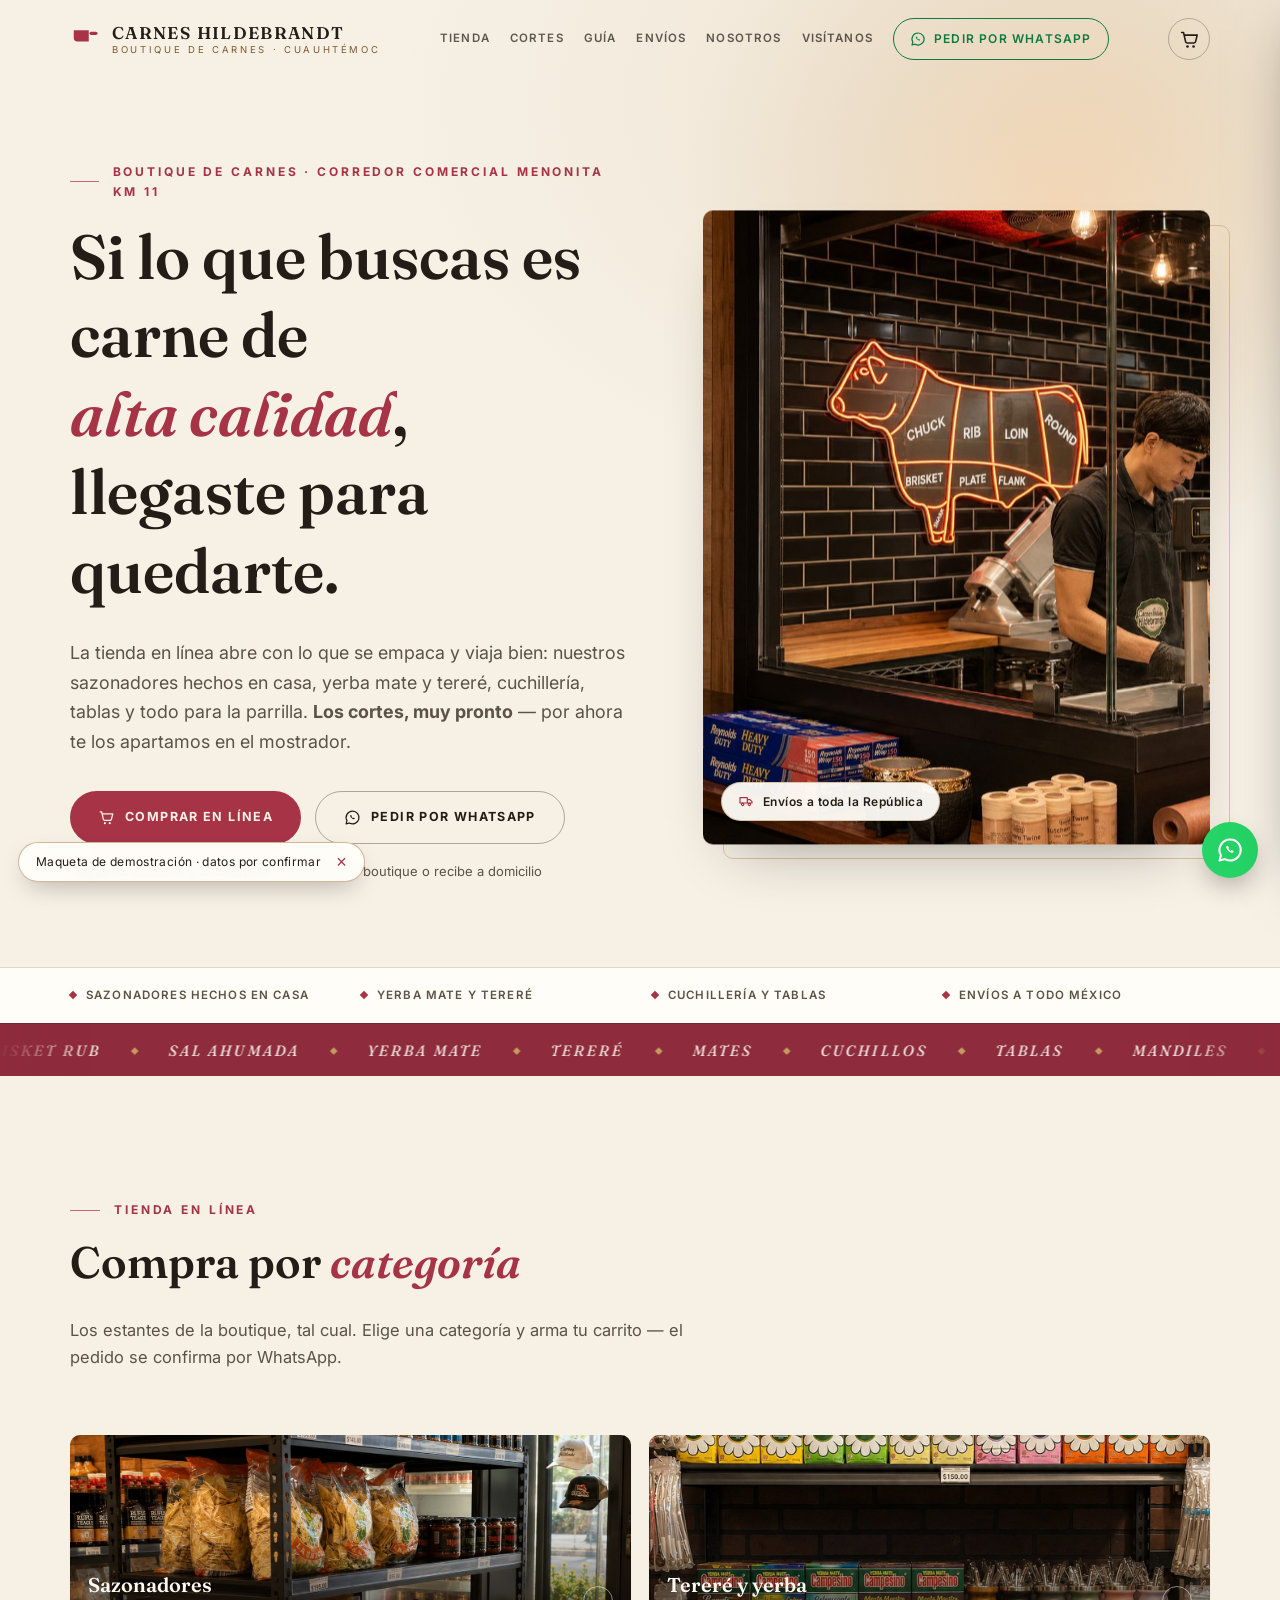
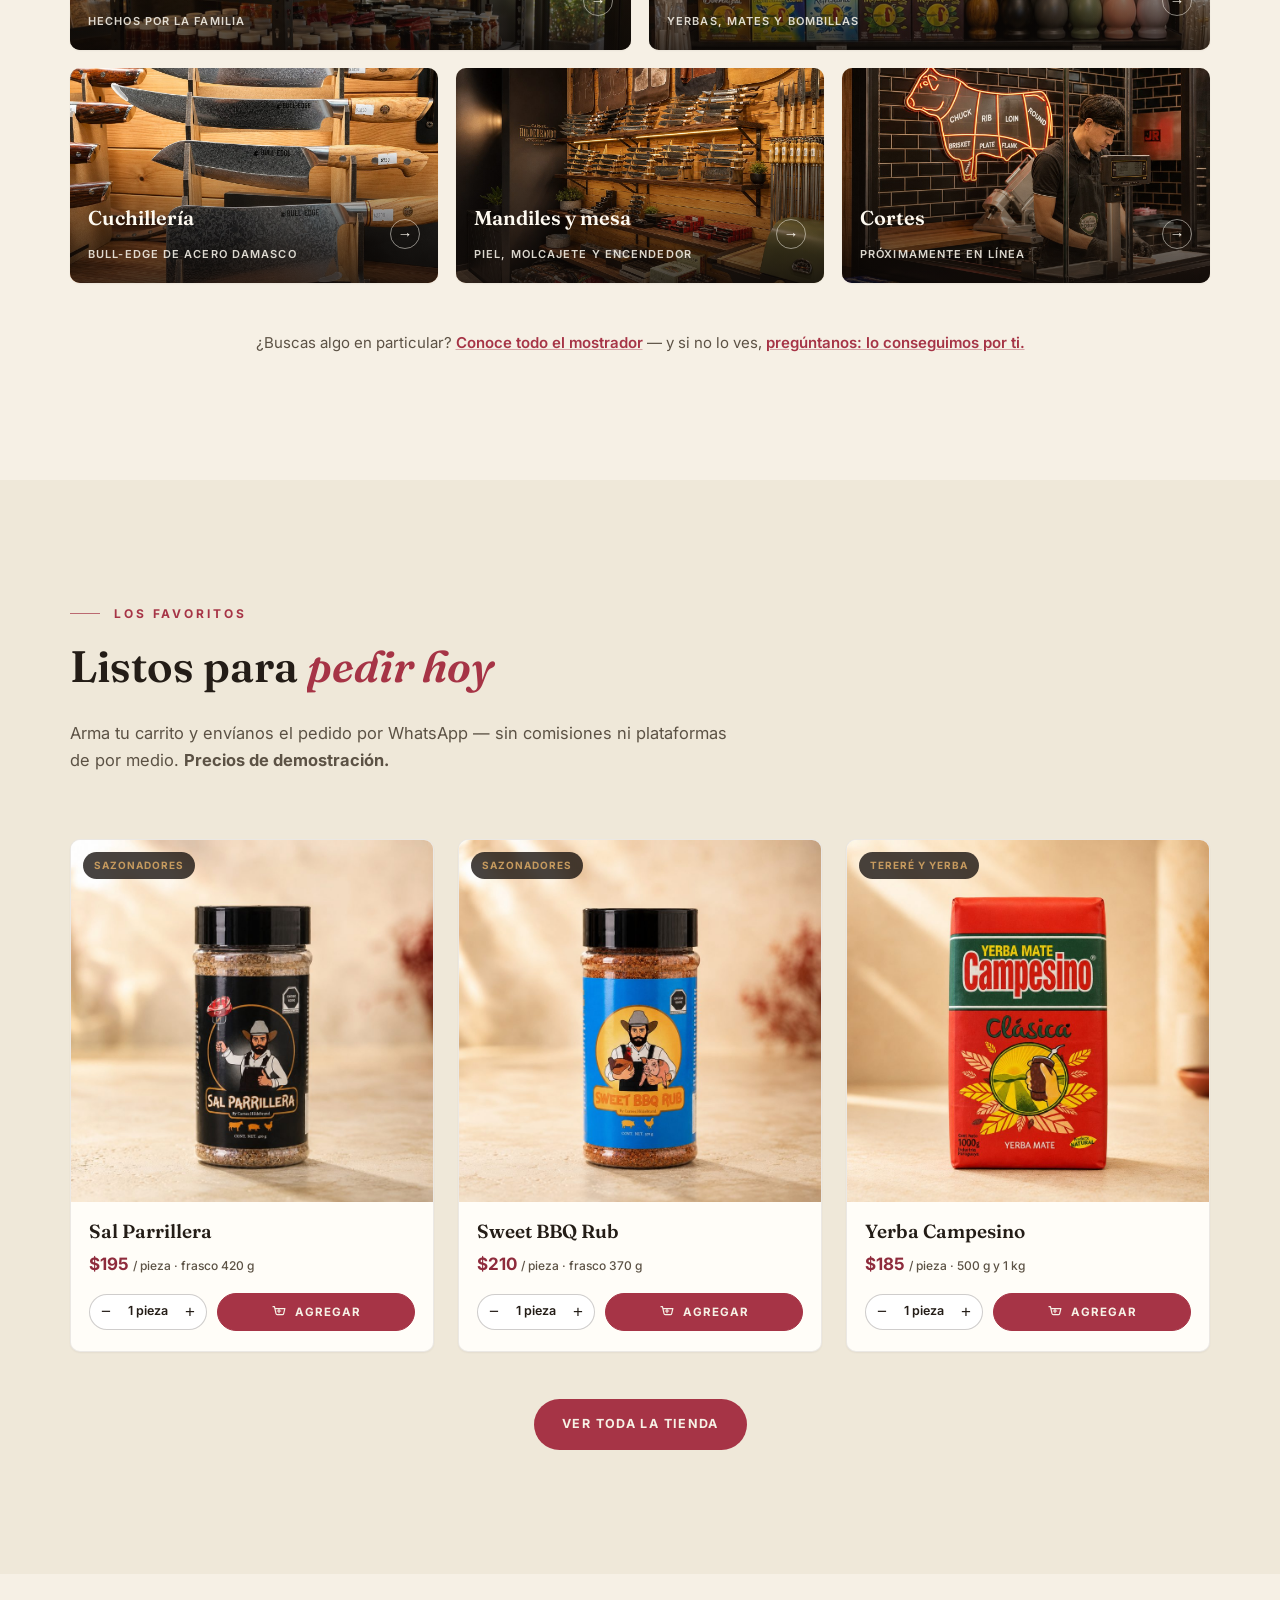
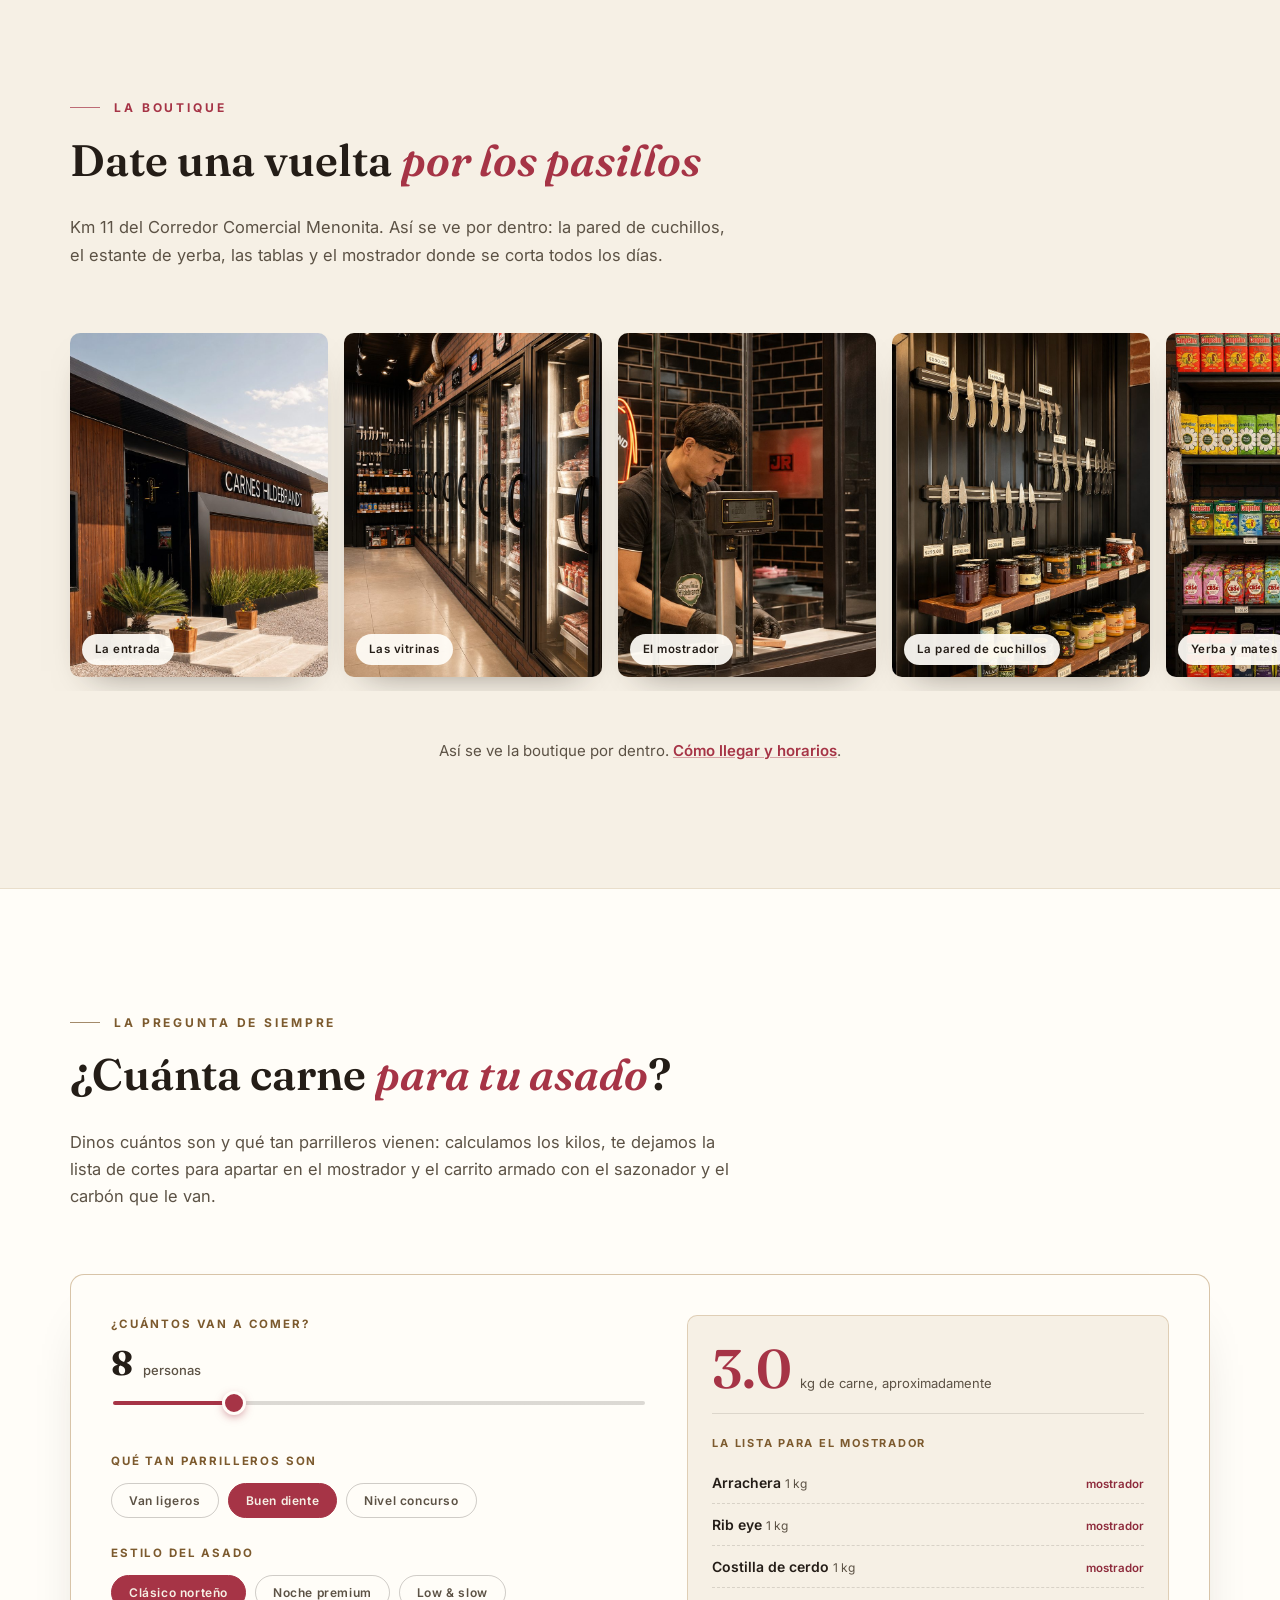
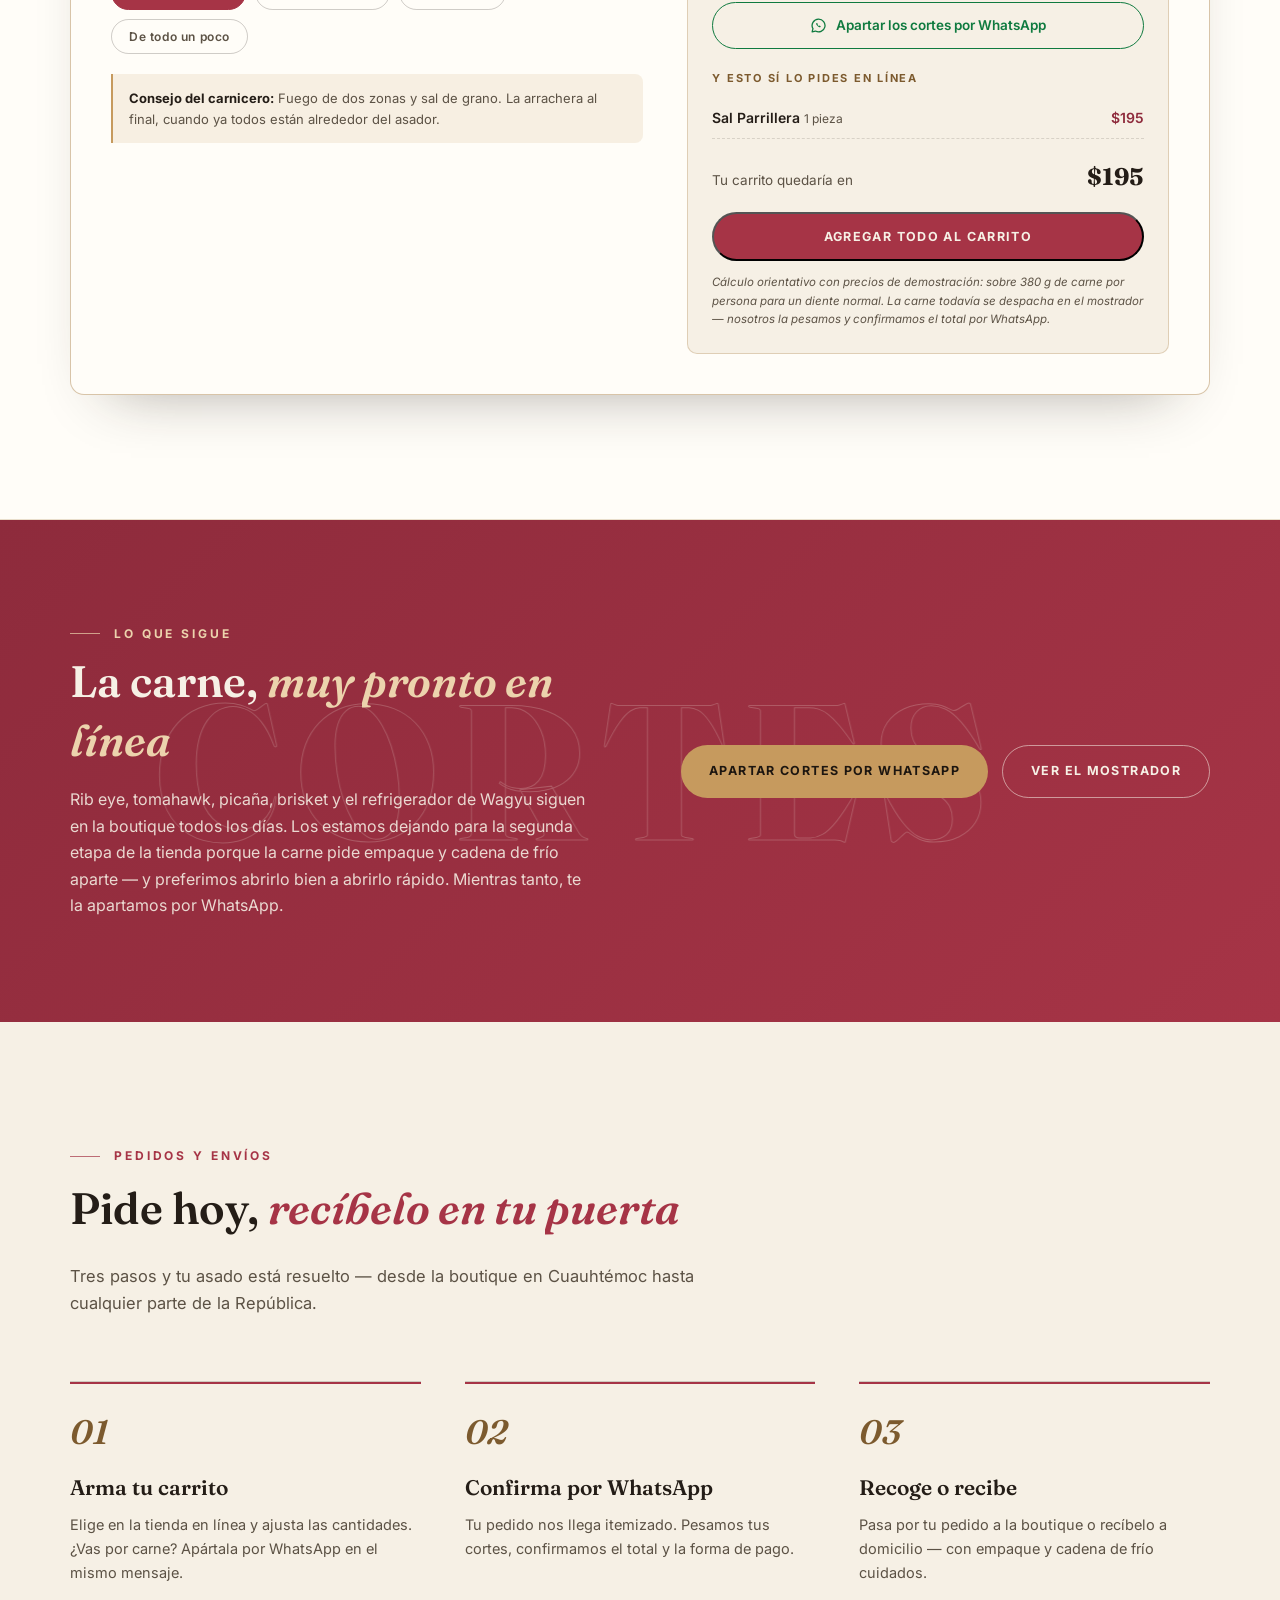
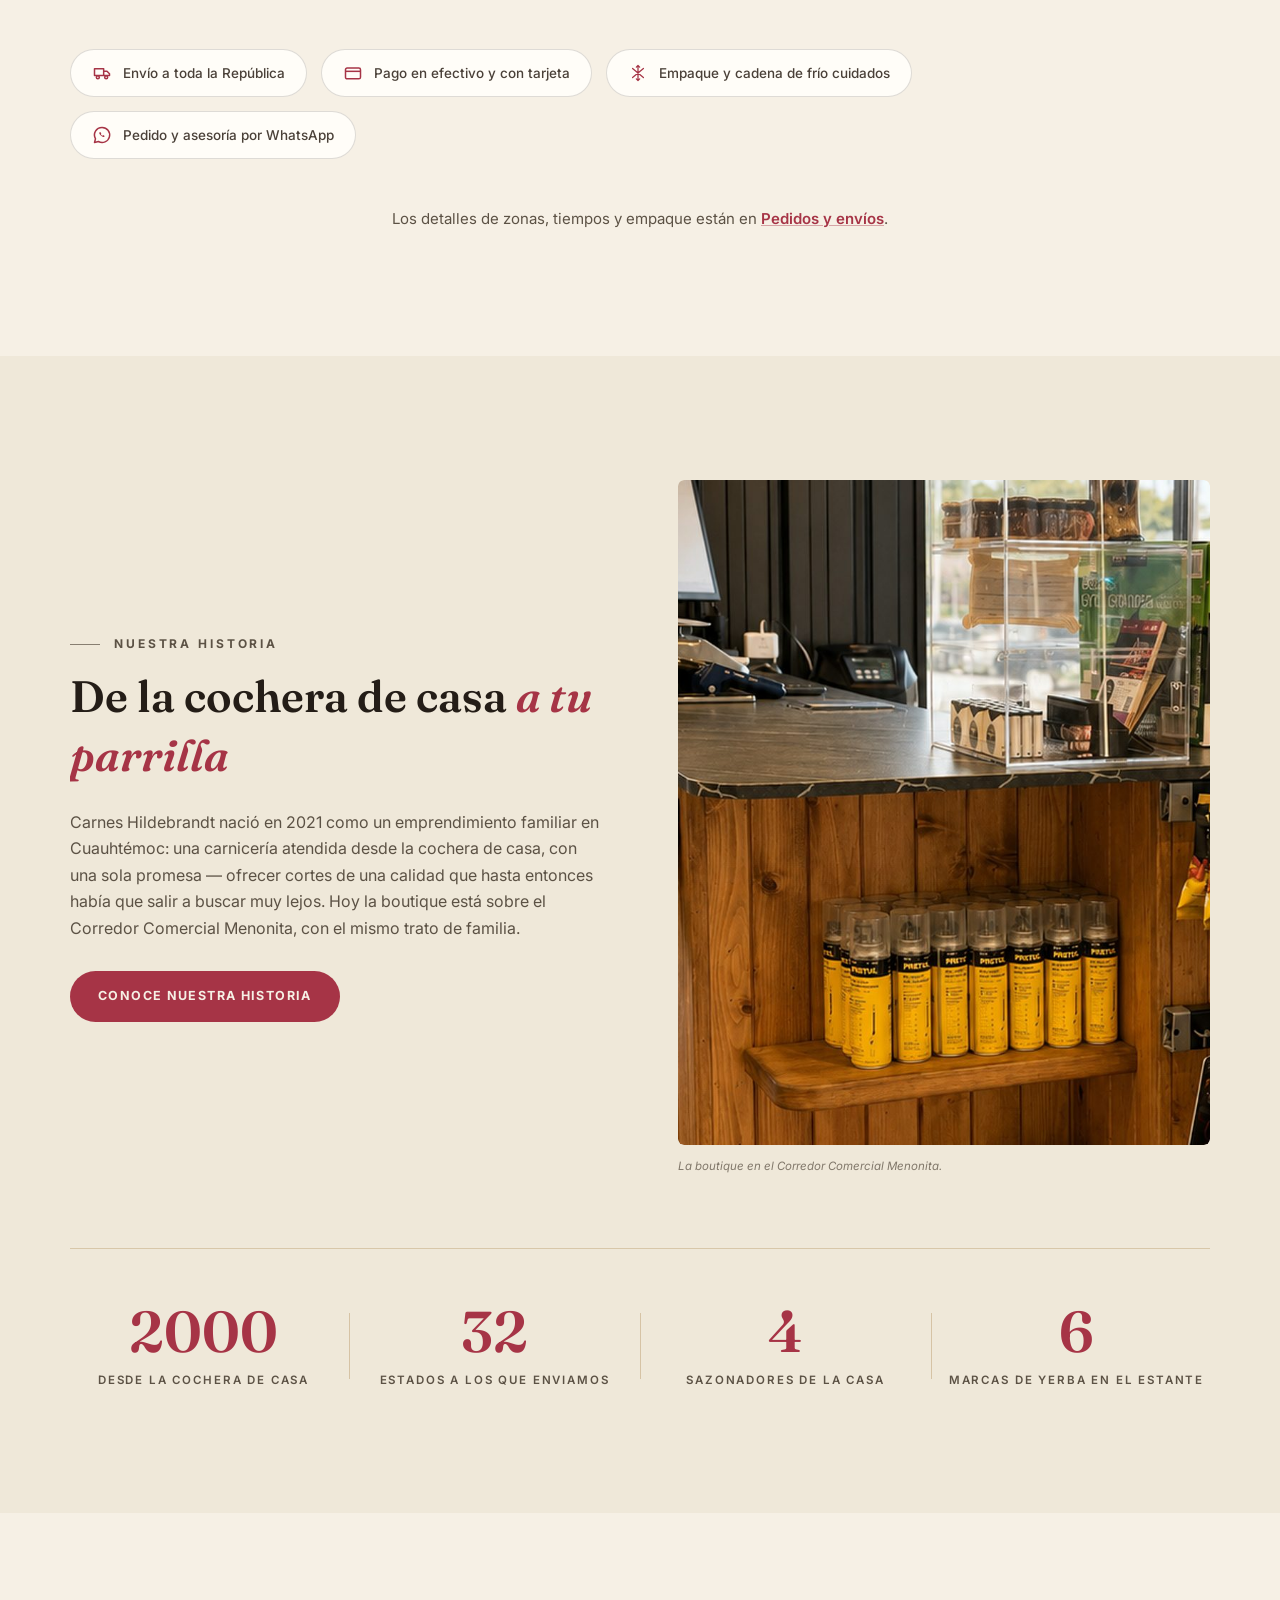
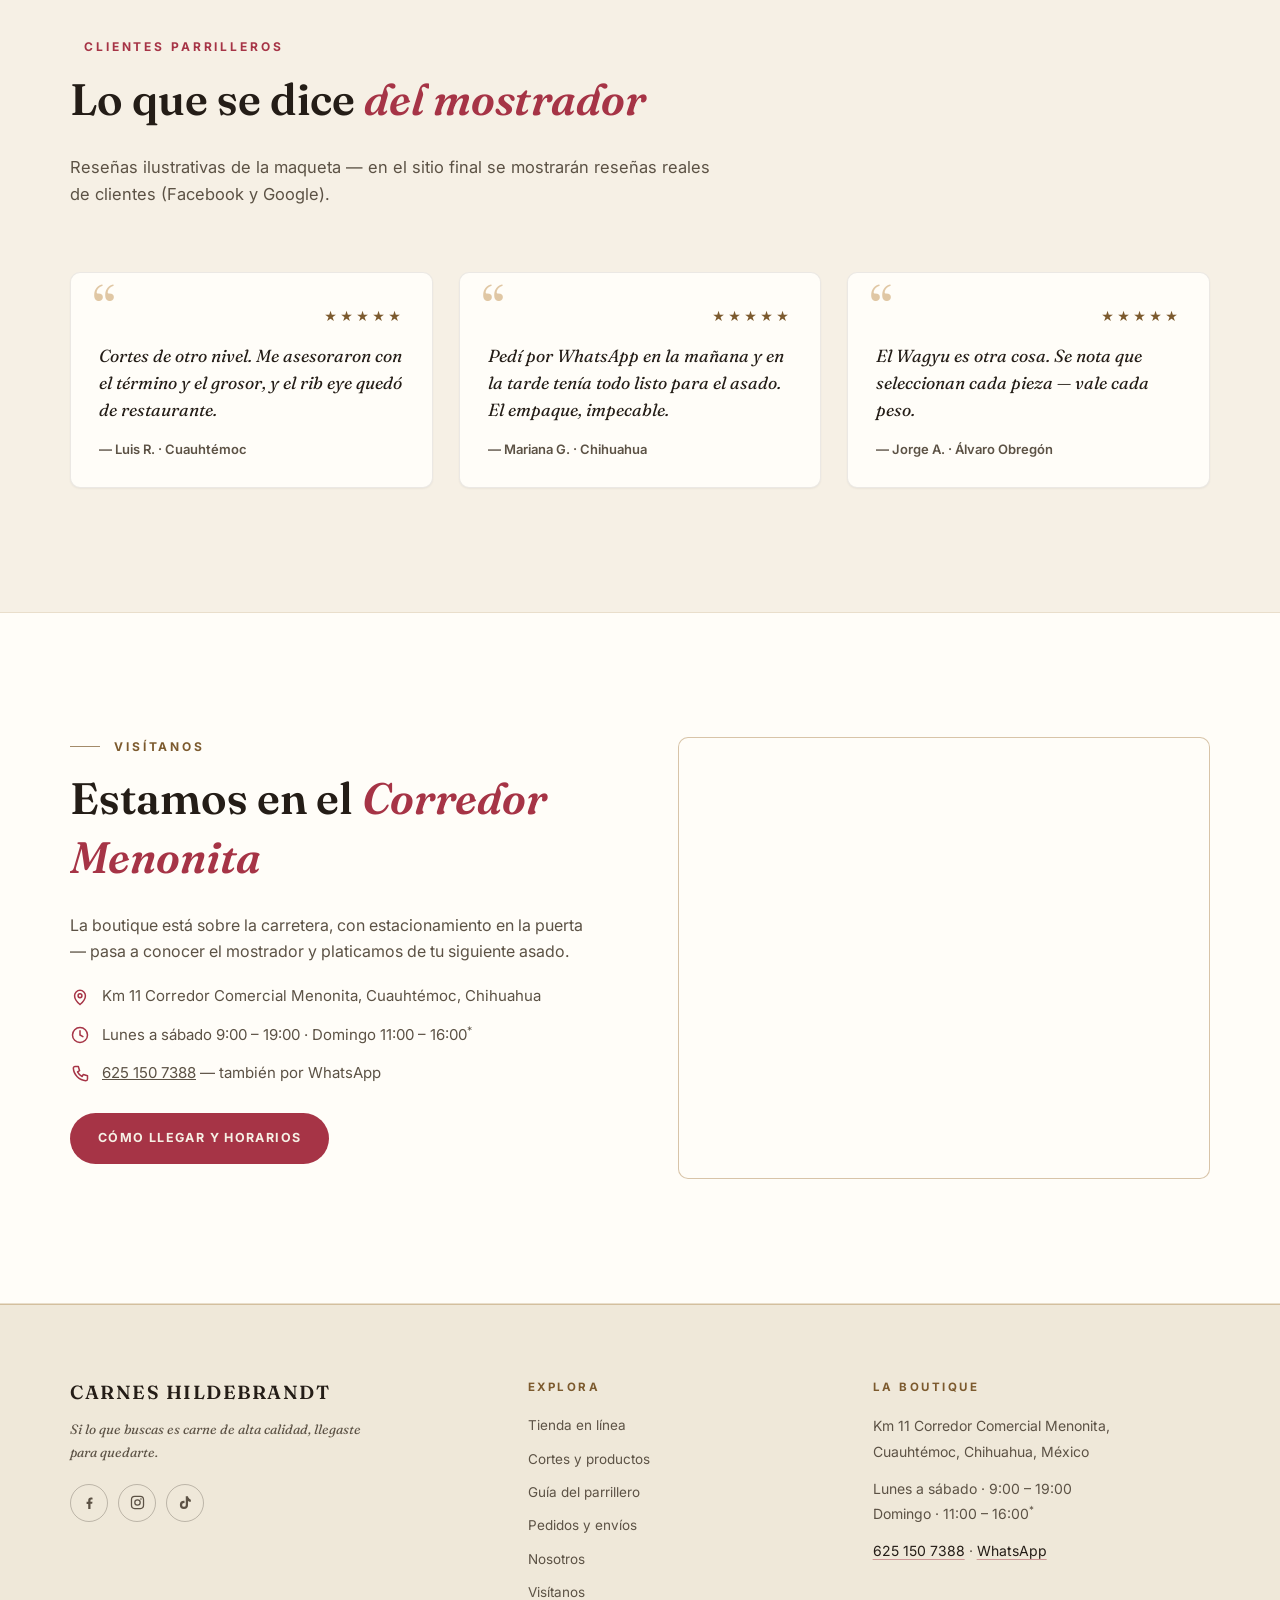
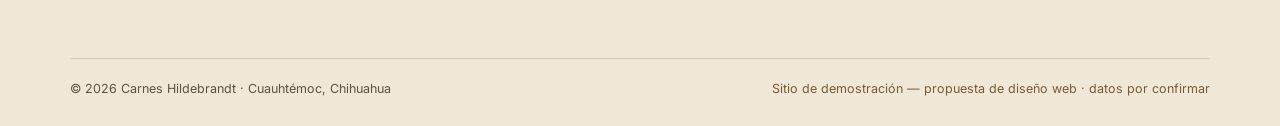
==== index.html @ 1112195b "Rebuild the site's photos from the edited set The retouched shoot landed in Photos/Edited — fewer ph" ====
<!DOCTYPE html>
<html lang="es-MX">
<head>
  <meta charset="UTF-8">
  <meta name="viewport" content="width=device-width, initial-scale=1.0">
  <title>Carnes Hildebrandt — Boutique de Carnes · Cuauhtémoc, Chihuahua</title>
  <meta name="description" content="Boutique de carnes en Cuauhtémoc, Chihuahua. Tienda en línea con nuestros sazonadores hechos en casa, yerba mate y tereré, cuchillería, tablas y todo para la parrilla. Los cortes, muy pronto en línea.">
  <meta property="og:title" content="Carnes Hildebrandt — Boutique de Carnes">
  <meta property="og:description" content="Si lo que buscas es carne de alta calidad, llegaste para quedarte. Sazonadores de la casa, yerba y tereré, cuchillería y parrilla — ahora en línea.">
  <meta property="og:type" content="website">
  <meta property="og:image" content="fotos/local-fachada.jpg">
  <link rel="icon" href="data:image/svg+xml,%3Csvg xmlns='http://www.w3.org/2000/svg' viewBox='0 0 64 64'%3E%3Crect width='64' height='64' rx='14' fill='%23f6f0e5'/%3E%3Crect x='2' y='2' width='60' height='60' rx='12' fill='none' stroke='%23c69a5e' stroke-width='3'/%3E%3Ctext x='32' y='45' font-family='Georgia,serif' font-size='38' font-weight='bold' fill='%23a63446' text-anchor='middle'%3EH%3C/text%3E%3C/svg%3E">
  <link rel="preconnect" href="https://fonts.googleapis.com">
  <link rel="preconnect" href="https://fonts.gstatic.com" crossorigin>
  <link href="https://fonts.googleapis.com/css2?family=Fraunces:ital,opsz,wght@0,9..144,400;0,9..144,600;0,9..144,700;1,9..144,400;1,9..144,600&family=Inter:wght@400;500;600;700&display=swap" rel="stylesheet">
  <link rel="stylesheet" href="styles.css?v=8">
  <link rel="stylesheet" href="store.css?v=8">
  <link rel="stylesheet" href="fx.css?v=8">
</head>
<body data-page="inicio">

  <!-- ======= HEADER ======= -->
  <header class="site-header" id="inicio">
    <div class="container header-inner">
      <a class="brand" href="index.html" aria-label="Carnes Hildebrandt — inicio">
        <svg class="brand-mark" viewBox="0 0 24 24" aria-hidden="true">
          <path d="M3 5h12v9H6a3 3 0 0 1-3-3V5z"/>
          <circle cx="6.3" cy="7.3" r="1.05"/>
          <rect x="15.6" y="6.1" width="6.4" height="2.7" rx="1.35"/>
        </svg>
        <span class="brand-text">
          <span class="brand-name">Carnes Hildebrandt</span>
          <span class="brand-sub">Boutique de carnes · Cuauhtémoc</span>
        </span>
      </a>

      <nav class="site-nav" id="site-nav" aria-label="Navegación principal">
        <a href="tienda.html">Tienda</a>
        <a href="cortes.html">Cortes</a>
        <a href="guia.html">Guía</a>
        <a href="envios.html">Envíos</a>
        <a href="nosotros.html">Nosotros</a>
        <a href="contacto.html">Visítanos</a>
        <a class="nav-cta" href="https://wa.me/526251507388?text=Hola%20Carnes%20Hildebrandt%2C%20quiero%20hacer%20un%20pedido" target="_blank" rel="noopener">
          <svg viewBox="0 0 24 24" aria-hidden="true" class="icon"><path d="M12 3a9 9 0 0 0-7.8 13.5L3 21l4.7-1.2A9 9 0 1 0 12 3z" fill="none" stroke="currentColor" stroke-width="1.8" stroke-linejoin="round"/><path d="M8.8 8.4c-.3.9-.1 2.1.9 3.4 1 1.3 2.2 2.2 3.6 2.6.6.2 1.3-.1 1.6-.7l.3-.6-1.9-1-.7.7c-.8-.4-1.5-1-2-1.8l.6-.8-1.2-1.8-.6.2c-.3.1-.5.4-.6.8z" fill="currentColor" stroke="none"/></svg>
          Pedir por WhatsApp
        </a>
      </nav>

      <div class="header-tools">
        <button class="cart-btn" id="cart-btn" aria-label="Abrir carrito de compras">
          <svg viewBox="0 0 24 24" aria-hidden="true"><path d="M3 4h2.2l2.3 10.3A2 2 0 0 0 9.45 16H17a2 2 0 0 0 1.95-1.55L20.8 7H6" fill="none" stroke="currentColor" stroke-width="1.8" stroke-linecap="round" stroke-linejoin="round"/><circle cx="9.7" cy="20" r="1.5" fill="currentColor"/><circle cx="16.6" cy="20" r="1.5" fill="currentColor"/></svg>
          <span class="cart-count" id="cart-count" hidden>0</span>
        </button>
        <button class="nav-toggle" id="nav-toggle" aria-expanded="false" aria-controls="site-nav" aria-label="Abrir menú">
          <span></span><span></span><span></span>
        </button>
      </div>
    </div>
  </header>

  <main>
    <!-- ======= HERO (claro, enfocado en la tienda) ======= -->
    <section class="hero">
      <div class="container hero-grid">
        <div class="hero-content">
          <p class="eyebrow reveal">Boutique de carnes · Corredor Comercial Menonita km 11</p>
          <h1 class="reveal delay-1">Si lo que buscas es carne de <em>alta&nbsp;calidad</em>, llegaste para quedarte.</h1>
          <p class="hero-sub reveal delay-2">
            La tienda en línea abre con lo que se empaca y viaja bien: nuestros sazonadores
            hechos en casa, yerba mate y tereré, cuchillería, tablas y todo para la parrilla.
            <strong>Los cortes, muy pronto</strong> — por ahora te los apartamos en el mostrador.
          </p>
          <div class="hero-actions reveal delay-3">
            <a class="btn btn-solid" href="tienda.html">
              <svg viewBox="0 0 24 24" aria-hidden="true" class="icon"><path d="M3 4h2.2l2.3 10.3A2 2 0 0 0 9.45 16H17a2 2 0 0 0 1.95-1.55L20.8 7H6" fill="none" stroke="currentColor" stroke-width="1.8" stroke-linecap="round" stroke-linejoin="round"/><circle cx="9.7" cy="20" r="1.5" fill="currentColor"/><circle cx="16.6" cy="20" r="1.5" fill="currentColor"/></svg>
              Comprar en línea
            </a>
            <a class="btn btn-ghost" href="https://wa.me/526251507388?text=Hola%20Carnes%20Hildebrandt%2C%20quiero%20hacer%20un%20pedido" target="_blank" rel="noopener">
              <svg viewBox="0 0 24 24" aria-hidden="true" class="icon"><path d="M12 3a9 9 0 0 0-7.8 13.5L3 21l4.7-1.2A9 9 0 1 0 12 3z" fill="none" stroke="currentColor" stroke-width="1.8" stroke-linejoin="round"/><path d="M8.8 8.4c-.3.9-.1 2.1.9 3.4 1 1.3 2.2 2.2 3.6 2.6.6.2 1.3-.1 1.6-.7l.3-.6-1.9-1-.7.7c-.8-.4-1.5-1-2-1.8l.6-.8-1.2-1.8-.6.2c-.3.1-.5.4-.6.8z" fill="currentColor" stroke="none"/></svg>
              Pedir por WhatsApp
            </a>
          </div>
          <p class="hero-note reveal delay-3"><strong>Pagos en efectivo y con tarjeta</strong> · recoge en la boutique o recibe a domicilio</p>
        </div>
        <figure class="hero-media reveal delay-2">
          <!-- Las tres fotos se turnan solas (fx.js). Sin JavaScript
               se ve la primera, que es la que carga con prioridad. -->
          <div class="hero-stack" id="hero-stack">
            <img class="is-on" src="fotos/local-mostrador.jpg" alt="Mostrador de Carnes Hildebrandt con el letrero de neón de los cortes de res" fetchpriority="high">
            <img src="fotos/local-yerba.jpg" alt="Estante de yerba mate y mates en la boutique" loading="lazy">
            <img src="fotos/local-cuchillos.jpg" alt="Pared de cuchillos y accesorios de parrilla" loading="lazy">
          </div>
          <span class="hero-chip">
            <svg class="icon" viewBox="0 0 24 24" aria-hidden="true"><path d="M3 7h11v8H3zM14 10h4l3 3v2h-7z" fill="none" stroke="currentColor" stroke-width="1.8" stroke-linejoin="round"/><circle cx="7" cy="17" r="1.8" fill="none" stroke="currentColor" stroke-width="1.8"/><circle cx="17" cy="17" r="1.8" fill="none" stroke="currentColor" stroke-width="1.8"/></svg>
            Envíos a toda la República
          </span>
        </figure>
      </div>
      <div class="hero-badges">
        <div class="container badges-grid">
          <div class="badge-item"><span class="badge-dot"></span>Sazonadores hechos en casa</div>
          <div class="badge-item"><span class="badge-dot"></span>Yerba mate y tereré</div>
          <div class="badge-item"><span class="badge-dot"></span>Cuchillería y tablas</div>
          <div class="badge-item"><span class="badge-dot"></span>Envíos a todo México</div>
        </div>
      </div>
    </section>

    <!-- ======= MARQUEE ======= -->
    <div class="marquee" aria-hidden="true">
      <div class="marquee-track">
        <span>Sal Parrillera</span><i>◆</i><span>Sweet BBQ Rub</span><i>◆</i><span>Brisket Rub</span><i>◆</i><span>Sal ahumada</span><i>◆</i><span>Yerba mate</span><i>◆</i><span>Tereré</span><i>◆</i><span>Mates</span><i>◆</i><span>Cuchillos</span><i>◆</i><span>Tablas</span><i>◆</i><span>Mandiles</span><i>◆</i><span>Carbón</span><i>◆</i><span>Molcajetes</span><i>◆</i>
        <span>Sal Parrillera</span><i>◆</i><span>Sweet BBQ Rub</span><i>◆</i><span>Brisket Rub</span><i>◆</i><span>Sal ahumada</span><i>◆</i><span>Yerba mate</span><i>◆</i><span>Tereré</span><i>◆</i><span>Mates</span><i>◆</i><span>Cuchillos</span><i>◆</i><span>Tablas</span><i>◆</i><span>Mandiles</span><i>◆</i><span>Carbón</span><i>◆</i><span>Molcajetes</span><i>◆</i>
      </div>
    </div>

    <!-- ======= COMPRA POR CATEGORÍA ======= -->
    <section class="section section-cream">
      <div class="container">
        <div class="section-head reveal">
          <p class="eyebrow">Tienda en línea</p>
          <h2>Compra por <em>categoría</em></h2>
          <p class="section-lead">Los estantes de la boutique, tal cual. Elige una categoría y arma tu carrito — el pedido se confirma por WhatsApp.</p>
        </div>
        <div class="cat-tiles reveal">
          <a class="cat-tile cat-tile-wide" href="tienda.html?cat=sazon">
            <img src="fotos/local-sazon-w.jpg" alt="Estante con sazonadores, salsas y leña de la boutique" loading="lazy">
            <span class="cat-tile-label"><span>Sazonadores<br><small>Hechos por la familia</small></span><span class="arrow" aria-hidden="true">→</span></span>
          </a>
          <a class="cat-tile cat-tile-wide" href="tienda.html?cat=terere">
            <img src="fotos/local-yerba-w.jpg" alt="Estante de yerba mate, mates y bombillas" loading="lazy">
            <span class="cat-tile-label"><span>Tereré y yerba<br><small>Yerbas, mates y bombillas</small></span><span class="arrow" aria-hidden="true">→</span></span>
          </a>
          <a class="cat-tile" href="tienda.html?cat=cuchillos">
            <img src="fotos/local-bulledge-w.jpg" alt="Cuchillos Bull-Edge de acero damasco en su exhibidor de madera" loading="lazy">
            <span class="cat-tile-label"><span>Cuchillería<br><small>Bull-Edge de acero damasco</small></span><span class="arrow" aria-hidden="true">→</span></span>
          </a>
          <a class="cat-tile" href="tienda.html?cat=asado">
            <img src="fotos/local-parrilla-w.jpg" alt="Mandiles de piel y accesorios de parrilla en la boutique" loading="lazy">
            <span class="cat-tile-label"><span>Mandiles y mesa<br><small>Piel, molcajete y encendedor</small></span><span class="arrow" aria-hidden="true">→</span></span>
          </a>
          <a class="cat-tile" href="tienda.html?cat=carnes">
            <img src="fotos/local-mostrador-w.jpg" alt="Mostrador de cortes de Carnes Hildebrandt" loading="lazy">
            <span class="cat-tile-label"><span>Cortes<br><small>Próximamente en línea</small></span><span class="arrow" aria-hidden="true">→</span></span>
          </a>
        </div>
        <p class="section-note reveal">¿Buscas algo en particular? <a href="cortes.html">Conoce todo el mostrador</a> — y si no lo ves, <a href="https://wa.me/526251507388?text=Hola%2C%20busco%20un%20producto%20en%20especial" target="_blank" rel="noopener">pregúntanos: lo conseguimos por ti.</a></p>
      </div>
    </section>

    <!-- ======= TIENDA (destacados) ======= -->
    <section class="section section-bone">
      <div class="container">
        <div class="section-head reveal">
          <p class="eyebrow">Los favoritos</p>
          <h2>Listos para <em>pedir hoy</em></h2>
          <p class="section-lead">
            Arma tu carrito y envíanos el pedido por WhatsApp — sin comisiones ni plataformas
            de por medio. <strong>Precios de demostración.</strong>
          </p>
        </div>
        <div class="store-grid featured reveal" id="store-featured"></div>
        <div class="center-cta reveal"><a class="btn btn-solid" href="tienda.html">Ver toda la tienda</a></div>
      </div>
    </section>

    <!-- ======= ENTRA A LA TIENDA (tira de fotos del local) ======= -->
    <section class="section section-cream" id="local">
      <div class="container">
        <div class="section-head reveal">
          <p class="eyebrow">La boutique</p>
          <h2>Date una vuelta <em>por los pasillos</em></h2>
          <p class="section-lead">
            Km 11 del Corredor Comercial Menonita. Así se ve por dentro: la pared de cuchillos,
            el estante de yerba, las tablas y el mostrador donde se corta todos los días.
          </p>
        </div>
      </div>
      <div class="walk reveal" tabindex="0" role="region" aria-label="Fotos de la boutique — desliza para ver más">
        <div class="walk-track">
          <figure class="walk-shot"><img src="fotos/local-entrada.jpg" alt="Entrada de la boutique con el letrero de abierto" loading="lazy"><figcaption>La entrada</figcaption></figure>
          <figure class="walk-shot"><img src="fotos/local-vitrinas.jpg" alt="Pasillo de vitrinas refrigeradas" loading="lazy"><figcaption>Las vitrinas</figcaption></figure>
          <figure class="walk-shot"><img src="fotos/local-corte.jpg" alt="Preparando un corte detrás del mostrador" loading="lazy"><figcaption>El mostrador</figcaption></figure>
          <figure class="walk-shot"><img src="fotos/local-cuchillos.jpg" alt="Pared de cuchillos y accesorios" loading="lazy"><figcaption>La pared de cuchillos</figcaption></figure>
          <figure class="walk-shot"><img src="fotos/local-yerba.jpg" alt="Estante de yerba mate y mates de colores" loading="lazy"><figcaption>Yerba y mates</figcaption></figure>
          <figure class="walk-shot"><img src="fotos/local-sal.jpg" alt="Estante con sales, sazonadores y salsas" loading="lazy"><figcaption>Sales y sazonadores</figcaption></figure>
          <figure class="walk-shot"><img src="fotos/local-tablas.jpg" alt="Tablas de madera HOLZ en exhibición" loading="lazy"><figcaption>Las tablas</figcaption></figure>
          <figure class="walk-shot"><img src="fotos/local-parrilla.jpg" alt="Asador y utensilios de parrilla" loading="lazy"><figcaption>Todo para el fuego</figcaption></figure>
          <figure class="walk-shot"><img src="fotos/local-caja.jpg" alt="Mostrador de caja de la boutique" loading="lazy"><figcaption>La caja</figcaption></figure>
          <figure class="walk-shot"><img src="fotos/local-poster.jpg" alt="Póster de cortes de res montado en la boutique" loading="lazy"><figcaption>Los cortes, de memoria</figcaption></figure>
        </div>
      </div>
      <div class="container">
        <p class="section-note reveal">
          Así se ve la boutique por dentro. <a href="contacto.html">Cómo llegar y horarios</a>.
        </p>
      </div>
    </section>

    <!-- ======= CALCULADORA DE PARRILLADA ======= -->
    <section class="section section-dark" id="calculadora">
      <div class="container">
        <div class="section-head reveal">
          <p class="eyebrow">La pregunta de siempre</p>
          <h2>¿Cuánta carne <em>para tu asado</em>?</h2>
          <p class="section-lead">
            Dinos cuántos son y qué tan parrilleros vienen: calculamos los kilos, te dejamos
            la lista de cortes para apartar en el mostrador y el carrito armado con el
            sazonador y el carbón que le van.
          </p>
        </div>
        <!-- fx.js arma la calculadora aquí dentro -->
        <div id="grill-calc">
          <p class="note-muted">
            La calculadora necesita JavaScript. Si no te aparece,
            <a href="https://wa.me/526251507388?text=Hola%2C%20%C2%BFcu%C3%A1nta%20carne%20pido%20para%20mi%20asado%3F" target="_blank" rel="noopener">pregúntanos por WhatsApp</a>
            — es de las dudas que más nos llegan.
          </p>
        </div>
      </div>
    </section>

    <!-- ======= BANDA: LA CARNE, PRÓXIMAMENTE ======= -->
    <section class="cta-band">
      <span class="cta-band-word" aria-hidden="true">CORTES</span>
      <div class="container cta-band-inner">
        <div class="reveal">
          <p class="eyebrow">Lo que sigue</p>
          <h2 class="on-dark">La carne, <em>muy pronto en línea</em></h2>
          <p class="on-dark-muted">
            Rib eye, tomahawk, picaña, brisket y el refrigerador de Wagyu siguen en la boutique
            todos los días. Los estamos dejando para la segunda etapa de la tienda porque la carne
            pide empaque y cadena de frío aparte — y preferimos abrirlo bien a abrirlo rápido.
            Mientras tanto, te la apartamos por WhatsApp.
          </p>
        </div>
        <div class="cta-band-actions reveal delay-1">
          <a class="btn btn-gold" href="https://wa.me/526251507388?text=Hola%20Carnes%20Hildebrandt%2C%20quiero%20apartar%20unos%20cortes" target="_blank" rel="noopener">Apartar cortes por WhatsApp</a>
          <a class="btn btn-ghost" href="cortes.html">Ver el mostrador</a>
        </div>
      </div>
    </section>

    <!-- ======= CÓMO FUNCIONA ======= -->
    <section class="section section-cream">
      <div class="container">
        <div class="section-head reveal">
          <p class="eyebrow">Pedidos y envíos</p>
          <h2>Pide hoy, <em>recíbelo en tu puerta</em></h2>
          <p class="section-lead">Tres pasos y tu asado está resuelto — desde la boutique en Cuauhtémoc hasta cualquier parte de la República.</p>
        </div>
        <ol class="steps reveal">
          <li>
            <span class="step-num">01</span>
            <h3>Arma tu carrito</h3>
            <p>Elige en la tienda en línea y ajusta las cantidades. ¿Vas por carne? Apártala por WhatsApp en el mismo mensaje.</p>
          </li>
          <li>
            <span class="step-num">02</span>
            <h3>Confirma por WhatsApp</h3>
            <p>Tu pedido nos llega itemizado. Pesamos tus cortes, confirmamos el total y la forma de pago.</p>
          </li>
          <li>
            <span class="step-num">03</span>
            <h3>Recoge o recibe</h3>
            <p>Pasa por tu pedido a la boutique o recíbelo a domicilio — con empaque y cadena de frío cuidados.</p>
          </li>
        </ol>
        <div class="perks reveal">
          <div class="perk">
            <svg class="icon" viewBox="0 0 24 24" aria-hidden="true"><path d="M3 7h11v8H3zM14 10h4l3 3v2h-7z" fill="none" stroke="currentColor" stroke-width="1.8" stroke-linejoin="round"/><circle cx="7" cy="17" r="1.8" fill="none" stroke="currentColor" stroke-width="1.8"/><circle cx="17" cy="17" r="1.8" fill="none" stroke="currentColor" stroke-width="1.8"/></svg>
            Envío a toda la República
          </div>
          <div class="perk">
            <svg class="icon" viewBox="0 0 24 24" aria-hidden="true"><rect x="3" y="6" width="18" height="13" rx="2" fill="none" stroke="currentColor" stroke-width="1.8"/><path d="M3 10h18" stroke="currentColor" stroke-width="1.8"/></svg>
            Pago en efectivo y con tarjeta
          </div>
          <div class="perk">
            <svg class="icon" viewBox="0 0 24 24" aria-hidden="true"><path d="M12 3v18M5.5 6.5l13 11M18.5 6.5l-13 11M12 3l-2 2m2-2l2 2M12 21l-2-2m2 2l2-2" fill="none" stroke="currentColor" stroke-width="1.5" stroke-linecap="round"/></svg>
            Empaque y cadena de frío cuidados
          </div>
          <div class="perk">
            <svg class="icon" viewBox="0 0 24 24" aria-hidden="true"><path d="M12 3a9 9 0 0 0-7.8 13.5L3 21l4.7-1.2A9 9 0 1 0 12 3z" fill="none" stroke="currentColor" stroke-width="1.8" stroke-linejoin="round"/><path d="M8.8 8.4c-.3.9-.1 2.1.9 3.4 1 1.3 2.2 2.2 3.6 2.6.6.2 1.3-.1 1.6-.7l.3-.6-1.9-1-.7.7c-.8-.4-1.5-1-2-1.8l.6-.8-1.2-1.8-.6.2c-.3.1-.5.4-.6.8z" fill="currentColor" stroke="none"/></svg>
            Pedido y asesoría por WhatsApp
          </div>
        </div>
        <p class="section-note reveal">Los detalles de zonas, tiempos y empaque están en <a href="envios.html">Pedidos y envíos</a>.</p>
      </div>
    </section>

    <!-- ======= NUESTRA HISTORIA (adelanto) ======= -->
    <section class="section section-bone">
      <div class="container split">
        <div class="split-text reveal">
          <p class="eyebrow">Nuestra historia</p>
          <h2>De la cochera de casa <em>a tu parrilla</em></h2>
          <p>
            Carnes Hildebrandt nació en 2021 como un emprendimiento familiar en Cuauhtémoc:
            una carnicería atendida desde la cochera de casa, con una sola promesa —
            ofrecer cortes de una calidad que hasta entonces había que salir a buscar muy lejos.
            Hoy la boutique está sobre el Corredor Comercial Menonita, con el mismo trato de familia.
          </p>
          <a class="btn btn-solid" href="nosotros.html">Conoce nuestra historia</a>
        </div>
        <figure class="split-media keep-order frame reveal delay-1">
          <img src="fotos/local-caja-w.jpg" alt="Mostrador de caja de Carnes Hildebrandt con el logotipo grabado" loading="lazy">
          <figcaption>La boutique en el Corredor Comercial Menonita.</figcaption>
        </figure>
      </div>
      <!-- Cifras: todas salen de lo que ya cuenta el sitio -->
      <div class="container">
        <div class="numbers">
          <div class="num-item">
            <span class="num-value" data-count="2021">2021</span>
            <span class="num-label">Desde la cochera de casa</span>
          </div>
          <div class="num-item">
            <span class="num-value" data-count="32">32</span>
            <span class="num-label">Estados a los que enviamos</span>
          </div>
          <div class="num-item">
            <span class="num-value" data-count="4">4</span>
            <span class="num-label">Sazonadores de la casa</span>
          </div>
          <div class="num-item">
            <span class="num-value" data-count="6">6</span>
            <span class="num-label">Marcas de yerba en el estante</span>
          </div>
        </div>
      </div>
    </section>

    <!-- ======= RESEÑAS (muestra) ======= -->
    <section class="section section-cream">
      <div class="container">
        <div class="section-head reveal">
          <p class="eyebrow">Clientes parrilleros</p>
          <h2>Lo que se dice <em>del mostrador</em></h2>
          <p class="section-lead">Reseñas ilustrativas de la maqueta — en el sitio final se mostrarán reseñas reales de clientes (Facebook y Google).</p>
        </div>
        <div class="quote-grid">
          <figure class="quote-card reveal">
            <div class="quote-stars" aria-label="5 estrellas">★★★★★</div>
            <blockquote>Cortes de otro nivel. Me asesoraron con el término y el grosor, y el rib eye quedó de restaurante.</blockquote>
            <figcaption>— Luis R. · Cuauhtémoc</figcaption>
          </figure>
          <figure class="quote-card reveal delay-1">
            <div class="quote-stars" aria-label="5 estrellas">★★★★★</div>
            <blockquote>Pedí por WhatsApp en la mañana y en la tarde tenía todo listo para el asado. El empaque, impecable.</blockquote>
            <figcaption>— Mariana G. · Chihuahua</figcaption>
          </figure>
          <figure class="quote-card reveal delay-2">
            <div class="quote-stars" aria-label="5 estrellas">★★★★★</div>
            <blockquote>El Wagyu es otra cosa. Se nota que seleccionan cada pieza — vale cada peso.</blockquote>
            <figcaption>— Jorge A. · Álvaro Obregón</figcaption>
          </figure>
        </div>
      </div>
    </section>

    <!-- ======= VISÍTANOS (adelanto) ======= -->
    <section class="section section-dark">
      <div class="container split contact-split">
        <div class="split-text reveal">
          <p class="eyebrow">Visítanos</p>
          <h2 class="on-dark">Estamos en el <em>Corredor Menonita</em></h2>
          <p class="on-dark-muted">La boutique está sobre la carretera, con estacionamiento en la puerta — pasa a conocer el mostrador y platicamos de tu siguiente asado.</p>
          <ul class="mini-facts">
            <li>
              <svg class="icon" viewBox="0 0 24 24" aria-hidden="true"><path d="M12 21s-6.5-5.2-6.5-10.5a6.5 6.5 0 0 1 13 0C18.5 15.8 12 21 12 21z" fill="none" stroke="currentColor" stroke-width="1.8"/><circle cx="12" cy="10.5" r="2.3" fill="none" stroke="currentColor" stroke-width="1.8"/></svg>
              <span>Km 11 Corredor Comercial Menonita, Cuauhtémoc, Chihuahua</span>
            </li>
            <li>
              <svg class="icon" viewBox="0 0 24 24" aria-hidden="true"><circle cx="12" cy="12" r="9" fill="none" stroke="currentColor" stroke-width="1.8"/><path d="M12 7v5l3.5 2" fill="none" stroke="currentColor" stroke-width="1.8" stroke-linecap="round"/></svg>
              <span>Lunes a sábado 9:00 – 19:00 · Domingo 11:00 – 16:00<sup>*</sup></span>
            </li>
            <li>
              <svg class="icon" viewBox="0 0 24 24" aria-hidden="true"><path d="M6 3h4l1.5 5-2.5 1.5a12 12 0 0 0 5.5 5.5L16 12.5l5 1.5v4a2 2 0 0 1-2 2A16 16 0 0 1 4 5a2 2 0 0 1 2-2z" fill="none" stroke="currentColor" stroke-width="1.8" stroke-linejoin="round"/></svg>
              <span><a href="tel:+526251507388">625 150 7388</a> — también por WhatsApp</span>
            </li>
          </ul>
          <a class="btn btn-solid" href="contacto.html">Cómo llegar y horarios</a>
        </div>
        <div class="split-media map-frame reveal delay-1">
          <iframe
            title="Mapa — Carnes Hildebrandt, Cuauhtémoc, Chihuahua"
            src="https://www.google.com/maps?q=Carnes+Hildebrandt,+Cuauht%C3%A9moc,+Chihuahua&output=embed"
            loading="lazy"
            referrerpolicy="no-referrer-when-downgrade"
            allowfullscreen></iframe>
        </div>
      </div>
    </section>
  </main>

  <!-- ======= FOOTER ======= -->
  <footer class="site-footer">
    <div class="container">
      <div class="footer-grid">
        <div class="footer-brand">
          <span class="brand-name">Carnes Hildebrandt</span>
          <span class="footer-tagline">Si lo que buscas es carne de alta calidad, llegaste para quedarte.</span>
          <div class="footer-social">
            <a href="https://www.facebook.com/CarnesHildebrandt/" target="_blank" rel="noopener" aria-label="Facebook">
              <svg viewBox="0 0 24 24" aria-hidden="true"><path d="M13.4 21v-7.2h2.4l.4-2.8h-2.8V9.2c0-.8.3-1.4 1.5-1.4h1.4V5.3c-.6-.1-1.4-.2-2.2-.2-2.3 0-3.9 1.4-3.9 4v1.9H7.9V14h2.3v7z" fill="currentColor"/></svg>
            </a>
            <a href="https://www.instagram.com/carneshildebrandt/" target="_blank" rel="noopener" aria-label="Instagram">
              <svg viewBox="0 0 24 24" aria-hidden="true"><rect x="3.5" y="3.5" width="17" height="17" rx="4.5" fill="none" stroke="currentColor" stroke-width="1.8"/><circle cx="12" cy="12" r="3.8" fill="none" stroke="currentColor" stroke-width="1.8"/><circle cx="16.9" cy="7.1" r="1.15" fill="currentColor"/></svg>
            </a>
            <a href="https://www.tiktok.com/@carneshildebrandt" target="_blank" rel="noopener" aria-label="TikTok">
              <svg viewBox="0 0 24 24" aria-hidden="true"><path d="M16.6 5.8A4.3 4.3 0 0 1 15.5 3h-3.1v12.4a2.6 2.6 0 1 1-2.6-2.6c.3 0 .5 0 .8.1V9.7a5.9 5.9 0 0 0-.8-.05 5.75 5.75 0 1 0 5.75 5.75V9.9a7.3 7.3 0 0 0 4 1.2V8a4.3 4.3 0 0 1-2.95-2.2z" fill="currentColor"/></svg>
            </a>
          </div>
        </div>
        <nav class="footer-col" aria-label="Mapa del sitio">
          <h4>Explora</h4>
          <div class="footer-links">
            <a href="tienda.html">Tienda en línea</a>
            <a href="cortes.html">Cortes y productos</a>
            <a href="guia.html">Guía del parrillero</a>
            <a href="envios.html">Pedidos y envíos</a>
            <a href="nosotros.html">Nosotros</a>
            <a href="contacto.html">Visítanos</a>
          </div>
        </nav>
        <div class="footer-col">
          <h4>La boutique</h4>
          <p>Km 11 Corredor Comercial Menonita,<br>Cuauhtémoc, Chihuahua, México</p>
          <p>Lunes a sábado · 9:00 – 19:00<br>Domingo · 11:00 – 16:00<sup>*</sup></p>
          <p><a href="tel:+526251507388">625 150 7388</a> · <a href="https://wa.me/526251507388" target="_blank" rel="noopener">WhatsApp</a></p>
        </div>
      </div>
      <div class="footer-bottom">
        <span>© <span id="year">2026</span> Carnes Hildebrandt · Cuauhtémoc, Chihuahua</span>
        <span class="footer-demo">Sitio de demostración — propuesta de diseño web · datos por confirmar</span>
      </div>
    </div>
  </footer>

  <!-- ======= CARRITO ======= -->
  <div class="cart-overlay" id="cart-overlay"></div>
  <aside class="cart-drawer" id="cart-drawer" role="dialog" aria-modal="true" aria-labelledby="cart-title">
    <header class="cart-head">
      <h3 id="cart-title">Tu pedido</h3>
      <button class="cart-close" id="cart-close" aria-label="Cerrar carrito">×</button>
    </header>
    <div class="cart-body">
      <div class="cart-empty" id="cart-empty">
        <svg viewBox="0 0 24 24" aria-hidden="true"><path d="M3 4h2.2l2.3 10.3A2 2 0 0 0 9.45 16H17a2 2 0 0 0 1.95-1.55L20.8 7H6" fill="none" stroke="currentColor" stroke-width="1.6" stroke-linecap="round" stroke-linejoin="round"/><circle cx="9.7" cy="20" r="1.5" fill="currentColor"/><circle cx="16.6" cy="20" r="1.5" fill="currentColor"/></svg>
        <p>Tu carrito está vacío.</p>
        <a href="tienda.html" id="cart-empty-link">Explorar la tienda</a>
      </div>
      <ul class="cart-items" id="cart-items"></ul>
    </div>
    <footer class="cart-foot" id="cart-foot">
      <div class="cart-delivery" role="radiogroup" aria-label="Tipo de entrega">
        <label><input type="radio" name="delivery" value="pickup" checked><span>Recoger en tienda</span></label>
        <label><input type="radio" name="delivery" value="delivery"><span>Envío a domicilio</span></label>
      </div>
      <div class="cart-total"><span>Subtotal estimado</span><strong id="cart-subtotal">$0</strong></div>
      <p class="cart-fine">El total final se confirma por WhatsApp al pesar tus cortes. Precios de demostración.</p>
      <button class="btn btn-solid cart-submit" id="cart-submit" disabled>
        <svg viewBox="0 0 24 24" aria-hidden="true" class="icon"><path d="M12 3a9 9 0 0 0-7.8 13.5L3 21l4.7-1.2A9 9 0 1 0 12 3z" fill="none" stroke="currentColor" stroke-width="1.8" stroke-linejoin="round"/><path d="M8.8 8.4c-.3.9-.1 2.1.9 3.4 1 1.3 2.2 2.2 3.6 2.6.6.2 1.3-.1 1.6-.7l.3-.6-1.9-1-.7.7c-.8-.4-1.5-1-2-1.8l.6-.8-1.2-1.8-.6.2c-.3.1-.5.4-.6.8z" fill="currentColor" stroke="none"/></svg>
        Enviar pedido por WhatsApp
      </button>
    </footer>
  </aside>

  <!-- ======= FLOTANTES ======= -->
  <a class="wa-float" href="https://wa.me/526251507388?text=Hola%20Carnes%20Hildebrandt%2C%20quiero%20hacer%20un%20pedido" target="_blank" rel="noopener" aria-label="Enviar mensaje por WhatsApp">
    <svg viewBox="0 0 24 24" aria-hidden="true"><path d="M12 3a9 9 0 0 0-7.8 13.5L3 21l4.7-1.2A9 9 0 1 0 12 3z" fill="none" stroke="currentColor" stroke-width="1.8" stroke-linejoin="round"/><path d="M8.8 8.4c-.3.9-.1 2.1.9 3.4 1 1.3 2.2 2.2 3.6 2.6.6.2 1.3-.1 1.6-.7l.3-.6-1.9-1-.7.7c-.8-.4-1.5-1-2-1.8l.6-.8-1.2-1.8-.6.2c-.3.1-.5.4-.6.8z" fill="currentColor" stroke="none"/></svg>
  </a>

  <div class="demo-ribbon" id="demo-ribbon" role="note">
    <span>Maqueta de demostración · datos por confirmar</span>
    <button id="demo-ribbon-close" aria-label="Cerrar aviso">×</button>
  </div>

  <script src="main.js?v=8"></script>
  <script src="store.js?v=8"></script>
  <script src="fx.js?v=8"></script>
</body>
</html>
---- styles.css ----
/* ============================================================
   CARNES HILDEBRANDT — Boutique de Carnes · Cuauhtémoc, Chih.
   Maqueta de demostración — TEMA CLARO
   ------------------------------------------------------------
   Paleta y tipografía se controlan desde estas variables.
   Nota: algunos nombres de clase (.section-dark, .on-dark) son
   históricos del tema oscuro anterior; hoy renderizan en claro.
   ============================================================ */

:root {
  --ink: #16110e;          /* texto de máximo contraste */
  --coal: #211a15;
  --cream: #f6f0e5;        /* fondo principal de página */
  --bone: #efe8d9;         /* fondo alternativo */
  --paper: #fffdf8;        /* tarjetas y paneles blancos */
  --gold: #c69a5e;         /* dorado decorativo (bordes, detalles) */
  --gold-deep: #a97f45;
  --bronze: #7c5a2e;       /* dorado legible para texto sobre claro */
  --red: #a63446;          /* rojo oxblood de marca — acción principal */
  --red-deep: #8e2b3c;
  --text-dark: #241d17;
  --text-mut: #5c5245;
  --line: rgba(36, 29, 23, .12);
  --wa: #25d366;
  --wa-ink: #0f7a3f;       /* verde WhatsApp legible sobre claro */

  --font-display: "Fraunces", Georgia, "Times New Roman", serif;
  --font-body: "Inter", -apple-system, "Segoe UI", Roboto, sans-serif;

  --container: 1140px;
  --header-h: 78px;
  --ease-out: cubic-bezier(.16, 1, .3, 1);
}

/* ---------- Reset ---------- */
*, *::before, *::after { box-sizing: border-box; }
html { scroll-behavior: smooth; }
body {
  margin: 0;
  font-family: var(--font-body);
  font-size: 16px;
  line-height: 1.65;
  color: var(--text-dark);
  background: var(--cream);
  -webkit-font-smoothing: antialiased;
}
h1, h2, h3, p, ul, ol, figure { margin: 0; }
ul, ol { padding: 0; list-style: none; }
img { max-width: 100%; display: block; }
a { color: inherit; }
sup { font-size: .7em; }
::selection { background: var(--red); color: var(--cream); }
:focus-visible { outline: 2px solid var(--red); outline-offset: 3px; }

.container { width: min(var(--container), 92%); margin-inline: auto; }
.icon { width: 22px; height: 22px; flex-shrink: 0; }

section[id] { scroll-margin-top: calc(var(--header-h) + 8px); }

/* ============================================================
   HEADER — claro
   ============================================================ */
.site-header {
  position: fixed;
  inset: 0 0 auto 0;
  z-index: 100;
  height: var(--header-h);
  display: flex;
  align-items: center;
  transition: background .35s ease, box-shadow .35s ease;
}
.site-header.scrolled,
.site-header.nav-open {
  background: rgba(255, 253, 248, .94);
  -webkit-backdrop-filter: blur(12px);
  backdrop-filter: blur(12px);
  box-shadow: 0 1px 0 rgba(169, 127, 69, .28), 0 12px 32px -22px rgba(36, 29, 23, .35);
}
.header-inner {
  display: flex;
  align-items: center;
  justify-content: space-between;
  gap: 24px;
}

.brand { display: flex; align-items: center; gap: 12px; text-decoration: none; }
.brand-mark { width: 30px; height: 30px; fill: var(--red); }
.brand-text { display: flex; flex-direction: column; line-height: 1.2; }
.brand-name {
  font-family: var(--font-display);
  font-weight: 600;
  font-size: 17px;
  letter-spacing: .08em;
  text-transform: uppercase;
  color: var(--text-dark);
  white-space: nowrap;
}
.brand-sub {
  font-size: 9.5px;
  letter-spacing: .28em;
  text-transform: uppercase;
  color: var(--bronze);
  white-space: nowrap;
}

.site-nav { display: flex; align-items: center; gap: 28px; }
.site-nav > a {
  font-size: 12.5px;
  font-weight: 600;
  letter-spacing: .12em;
  text-transform: uppercase;
  text-decoration: none;
  color: rgba(36, 29, 23, .72);
  padding: 6px 0;
  border-bottom: 1px solid transparent;
  transition: color .25s, border-color .25s;
}
.site-nav > a:hover { color: var(--red); border-color: var(--red); }
.site-nav > a[aria-current="page"] { color: var(--red); border-color: var(--red); }

.nav-cta {
  display: inline-flex;
  align-items: center;
  gap: 8px;
  font-size: 12px !important;
  padding: 10px 18px !important;
  border: 1px solid var(--wa-ink) !important;
  border-radius: 999px;
  color: var(--wa-ink) !important;
  transition: background .25s, color .25s !important;
}
.nav-cta .icon { width: 16px; height: 16px; }
.nav-cta:hover { background: var(--wa-ink); color: #ffffff !important; border-color: var(--wa-ink) !important; }

.nav-toggle {
  display: none;
  flex-direction: column;
  justify-content: center;
  gap: 5px;
  width: 42px;
  height: 42px;
  padding: 8px;
  background: none;
  border: 1px solid rgba(36, 29, 23, .28);
  border-radius: 8px;
  cursor: pointer;
}
.nav-toggle span {
  display: block;
  height: 2px;
  background: var(--text-dark);
  border-radius: 2px;
  transition: transform .3s var(--ease-out), opacity .2s;
}
.nav-open .nav-toggle span:nth-child(1) { transform: translateY(7px) rotate(45deg); }
.nav-open .nav-toggle span:nth-child(2) { opacity: 0; }
.nav-open .nav-toggle span:nth-child(3) { transform: translateY(-7px) rotate(-45deg); }

/* ============================================================
   HERO — claro, enfocado en la tienda
   ============================================================ */
.hero {
  position: relative;
  background:
    radial-gradient(90% 70% at 85% 10%, rgba(198, 154, 94, .16) 0%, rgba(198, 154, 94, 0) 60%),
    var(--cream);
  padding-top: calc(var(--header-h) + clamp(40px, 7vw, 84px));
  overflow: hidden;
}
.hero-grid {
  display: grid;
  grid-template-columns: 1.05fr .95fr;
  gap: clamp(36px, 6vw, 72px);
  align-items: center;
  padding-bottom: clamp(48px, 7vw, 84px);
}
.hero h1 {
  font-family: var(--font-display);
  font-weight: 600;
  font-size: clamp(2.25rem, 5vw, 3.9rem);
  line-height: 1.07;
  color: var(--text-dark);
  margin: 22px 0 22px;
  max-width: 21ch;
}
.hero h1 em { font-style: italic; color: var(--red); }
.hero-sub {
  font-size: clamp(1rem, 1.4vw, 1.15rem);
  color: var(--text-mut);
  max-width: 54ch;
}
.hero .eyebrow { color: var(--red); }
.hero-actions { display: flex; flex-wrap: wrap; gap: 14px; margin-top: 34px; }
.hero-note {
  margin-top: 18px;
  font-size: 13px;
  color: var(--text-mut);
}
.hero-note strong { color: var(--text-dark); }

.hero-media { position: relative; }
.hero-media img {
  width: 100%;
  aspect-ratio: 4 / 5;
  object-fit: cover;
  border-radius: 10px;
  background: #d8cdbb;
  box-shadow: 0 30px 60px -34px rgba(36, 29, 23, .45);
}
.hero-media::after {
  content: "";
  position: absolute;
  top: 20px; left: 20px; right: -20px; bottom: -20px;
  border: 1px solid rgba(198, 154, 94, .5);
  border-radius: 10px;
  z-index: -1;
}
.hero-chip {
  position: absolute;
  left: 18px;
  bottom: 18px;
  display: inline-flex;
  align-items: center;
  gap: 9px;
  background: rgba(255, 253, 248, .95);
  border: 1px solid rgba(169, 127, 69, .4);
  border-radius: 999px;
  padding: 9px 16px;
  font-size: 12px;
  font-weight: 600;
  letter-spacing: .04em;
  color: var(--text-dark);
  box-shadow: 0 10px 24px -12px rgba(36, 29, 23, .4);
}
.hero-chip .icon { width: 16px; height: 16px; color: var(--red); }

.hero-badges {
  position: relative;
  border-top: 1px solid rgba(169, 127, 69, .3);
  background: var(--paper);
}
.badges-grid {
  display: grid;
  grid-template-columns: repeat(4, 1fr);
  gap: 12px 24px;
  padding: 18px 0;
}
.badge-item {
  display: flex;
  align-items: center;
  gap: 10px;
  font-size: 11.5px;
  font-weight: 600;
  letter-spacing: .1em;
  text-transform: uppercase;
  color: var(--text-mut);
}
.badge-dot {
  width: 6px; height: 6px;
  background: var(--red);
  transform: rotate(45deg);
  flex-shrink: 0;
}

/* ---------- Botones ---------- */
.btn {
  display: inline-flex;
  align-items: center;
  gap: 10px;
  padding: 15px 28px;
  border-radius: 999px;
  font-family: var(--font-body);
  font-size: 12.5px;
  font-weight: 700;
  letter-spacing: .11em;
  text-transform: uppercase;
  text-decoration: none;
  transition: transform .25s, background .25s, color .25s, border-color .25s, box-shadow .25s;
}
.btn .icon { width: 17px; height: 17px; }
.btn-solid {
  background: var(--red);
  color: var(--cream);
}
.btn-solid:hover {
  background: var(--red-deep);
  transform: translateY(-2px);
  box-shadow: 0 14px 30px -12px rgba(166, 52, 70, .5);
}
.btn-gold {
  background: var(--gold);
  color: #1d1610;
}
.btn-gold:hover {
  background: #d9ad6e;
  transform: translateY(-2px);
  box-shadow: 0 14px 30px -12px rgba(198, 154, 94, .55);
}
.btn-ghost {
  border: 1px solid rgba(36, 29, 23, .35);
  color: var(--text-dark);
}
.btn-ghost:hover { border-color: var(--red); color: var(--red); transform: translateY(-2px); }

/* ============================================================
   MARQUEE — listón de marca
   ============================================================ */
.marquee {
  background: var(--red-deep);
  overflow: hidden;
  padding: 13px 0;
  border-top: 1px solid rgba(0, 0, 0, .18);
}
.marquee-track {
  display: inline-flex;
  align-items: center;
  gap: 30px;
  width: max-content;
  white-space: nowrap;
  animation: marquee 30s linear infinite;
}
.marquee:hover .marquee-track { animation-play-state: paused; }
.marquee-track span {
  font-family: var(--font-display);
  font-style: italic;
  font-weight: 500;
  font-size: 15px;
  letter-spacing: .14em;
  text-transform: uppercase;
  color: rgba(246, 240, 229, .92);
}
.marquee-track i { font-style: normal; font-size: 8px; color: var(--gold); }
@keyframes marquee {
  from { transform: translateX(0); }
  to   { transform: translateX(-50%); }
}

/* ============================================================
   SECCIONES — base
   ============================================================ */
.section { padding: clamp(76px, 10vw, 124px) 0; }
.section-cream { background: var(--cream); }
.section-bone { background: var(--bone); }
/* Antes era la sección oscura; hoy es el panel blanco de acento */
.section-dark {
  background: var(--paper);
  border-top: 1px solid rgba(169, 127, 69, .25);
  border-bottom: 1px solid rgba(169, 127, 69, .25);
}

.eyebrow {
  display: flex;
  align-items: center;
  gap: 14px;
  font-size: 12px;
  font-weight: 700;
  letter-spacing: .24em;
  text-transform: uppercase;
  color: var(--red);
}
.eyebrow::before {
  content: "";
  width: 30px;
  height: 1px;
  background: currentColor;
  opacity: .7;
}
.section-dark .eyebrow { color: var(--bronze); }

h2 {
  font-family: var(--font-display);
  font-weight: 600;
  font-size: clamp(1.9rem, 3.8vw, 2.75rem);
  line-height: 1.12;
  color: var(--text-dark);
  margin: 18px 0 20px;
}
h2 em { font-style: italic; color: var(--red); }
h2.on-dark { color: var(--text-dark); }
h2.on-dark em { color: var(--red); }

.section-head { max-width: 660px; margin-bottom: clamp(40px, 6vw, 64px); }
.section-lead { font-size: 16.5px; color: var(--text-mut); }
.on-dark-muted { color: var(--text-mut); margin-bottom: 16px; }

/* ---------- Split (texto + imagen) ---------- */
.split {
  display: grid;
  grid-template-columns: 1fr 1fr;
  gap: clamp(40px, 6vw, 76px);
  align-items: center;
}
.split-text p { color: var(--text-mut); margin-bottom: 16px; }
.section-dark .split-text p.on-dark-muted { color: var(--text-mut); }
.split-text .btn { margin-top: 14px; }

.frame { position: relative; }
.frame img {
  width: 100%;
  aspect-ratio: 4 / 5;
  object-fit: cover;
  border-radius: 6px;
  background: #d8cdbb;
}
.frame::after {
  content: "";
  position: absolute;
  top: 22px; left: 22px; right: -22px; bottom: 4px;
  border: 1px solid rgba(166, 52, 70, .38);
  border-radius: 6px;
  z-index: -1;
}
.frame-gold::after { border-color: rgba(198, 154, 94, .45); }
.frame figcaption {
  margin-top: 12px;
  font-size: 11.5px;
  font-style: italic;
  color: var(--text-mut);
  opacity: .75;
}
.section-dark .frame figcaption { color: var(--text-mut); }

.feature-list { margin-top: 30px; }
.feature-list li { display: flex; gap: 15px; margin-bottom: 20px; }
.feature-list .icon { color: var(--red); margin-top: 3px; }
.feature-list strong { display: block; font-size: 15.5px; color: var(--text-dark); }
.feature-list span { font-size: 14px; color: var(--text-mut); }

/* ============================================================
   TARJETAS DE PRODUCTOS
   ============================================================ */
.cards-grid {
  display: grid;
  grid-template-columns: repeat(3, 1fr);
  gap: 26px;
}
.card {
  position: relative;
  background: var(--paper);
  border: 1px solid rgba(36, 29, 23, .09);
  border-radius: 10px;
  overflow: hidden;
  box-shadow: 0 1px 2px rgba(0, 0, 0, .05);
  transition: transform .35s var(--ease-out), box-shadow .35s var(--ease-out);
}
.card:hover {
  transform: translateY(-6px);
  box-shadow: 0 22px 44px -20px rgba(36, 29, 23, .4);
}
.card-featured { border-color: rgba(198, 154, 94, .7); }
.card-media { aspect-ratio: 4 / 3; overflow: hidden; background: #d8cdbb; }
.card-media img {
  width: 100%; height: 100%;
  object-fit: cover;
  transition: transform .6s var(--ease-out);
}
.card:hover .card-media img { transform: scale(1.05); }
.card-body { padding: 24px 26px 28px; }
.card-body h3 {
  font-family: var(--font-display);
  font-weight: 600;
  font-size: 22px;
  margin-bottom: 8px;
}
.card-body p { font-size: 14.5px; color: var(--text-mut); }
.chips { display: flex; flex-wrap: wrap; gap: 8px; margin-top: 16px; }
.chips li {
  font-size: 10.5px;
  font-weight: 600;
  letter-spacing: .07em;
  text-transform: uppercase;
  color: var(--red-deep);
  border: 1px solid rgba(166, 52, 70, .32);
  border-radius: 999px;
  padding: 5px 11px;
}
.ribbon {
  position: absolute;
  top: 16px; right: 16px;
  z-index: 2;
  background: var(--gold);
  color: #1d1610;
  font-size: 10.5px;
  font-weight: 700;
  letter-spacing: .09em;
  text-transform: uppercase;
  padding: 7px 13px;
  border-radius: 999px;
  box-shadow: 0 6px 16px -6px rgba(0, 0, 0, .45);
}
.section-note { margin-top: 48px; text-align: center; font-size: 15px; color: var(--text-mut); }
.section-note a { color: var(--red); font-weight: 600; text-decoration-color: rgba(166, 52, 70, .4); }
.section-note a:hover { color: var(--red-deep); }

/* ============================================================
   WAGYU — vitrina premium en claro
   ============================================================ */
.wagyu {
  position: relative;
  overflow: hidden;
  background: var(--bone);
  border-top: 0;
  border-bottom: 0;
}
.wagyu .container { position: relative; z-index: 1; }
.wagyu-word {
  position: absolute;
  top: clamp(-20px, -2vw, -6px);
  left: 50%;
  transform: translateX(-50%);
  font-family: var(--font-display);
  font-weight: 700;
  font-size: clamp(5.5rem, 19vw, 15rem);
  line-height: 1;
  letter-spacing: .08em;
  color: transparent;
  -webkit-text-stroke: 1px rgba(169, 127, 69, .3);
  pointer-events: none;
  user-select: none;
  white-space: nowrap;
}
.wagyu .frame img { aspect-ratio: 4 / 3; }

/* ============================================================
   PEDIDOS — pasos y beneficios
   ============================================================ */
.steps {
  display: grid;
  grid-template-columns: repeat(3, 1fr);
  gap: clamp(28px, 4vw, 44px);
  counter-reset: paso;
}
.steps li { border-top: 1px solid rgba(36, 29, 23, .18); padding-top: 22px; }
.step-num {
  display: block;
  font-family: var(--font-display);
  font-style: italic;
  font-weight: 600;
  font-size: 34px;
  color: var(--bronze);
  margin-bottom: 10px;
}
.steps h3 {
  font-family: var(--font-display);
  font-weight: 600;
  font-size: 21px;
  margin-bottom: 8px;
}
.steps p { font-size: 14.5px; color: var(--text-mut); }

.perks {
  display: flex;
  flex-wrap: wrap;
  gap: 14px;
  margin-top: clamp(44px, 6vw, 64px);
}
.perk {
  display: inline-flex;
  align-items: center;
  gap: 11px;
  padding: 12px 21px;
  background: var(--paper);
  border: 1px solid rgba(36, 29, 23, .15);
  border-radius: 999px;
  font-size: 13.5px;
  font-weight: 500;
  color: #4a4038;
}
.perk .icon { width: 20px; height: 20px; color: var(--red); }

/* ============================================================
   VISÍTANOS / CONTACTO
   ============================================================ */
.contact-split { align-items: stretch; }
.contact-list li { display: flex; gap: 17px; margin-bottom: 28px; }
.contact-list .icon { width: 24px; height: 24px; color: var(--red); margin-top: 3px; }
.contact-list strong {
  display: block;
  font-size: 15px;
  letter-spacing: .02em;
  color: var(--text-dark);
  margin-bottom: 4px;
}
.contact-list span { font-size: 15px; line-height: 1.65; color: var(--text-mut); }
.contact-list a {
  color: var(--text-dark);
  text-decoration-color: rgba(166, 52, 70, .45);
  text-underline-offset: 3px;
  transition: color .2s;
}
.contact-list a:hover { color: var(--red); }
.fineprint { font-size: 12px; font-style: italic; color: var(--text-mut); opacity: .85; }

.map-frame {
  border: 1px solid rgba(169, 127, 69, .45);
  border-radius: 10px;
  overflow: hidden;
  min-height: 440px;
  background: var(--paper);
}
.map-frame iframe {
  width: 100%;
  height: 100%;
  min-height: 440px;
  border: 0;
  display: block;
  filter: grayscale(1) sepia(.14) contrast(1.02);
  transition: filter .45s ease;
}
.map-frame:hover iframe { filter: none; }

/* ============================================================
   FOOTER — claro
   ============================================================ */
.site-footer {
  background: var(--bone);
  border-top: 1px solid rgba(169, 127, 69, .4);
  padding: clamp(48px, 7vw, 72px) 0 0;
}
.footer-grid {
  display: grid;
  grid-template-columns: 1.4fr 1fr 1.2fr;
  gap: clamp(32px, 5vw, 64px);
  padding-bottom: clamp(36px, 5vw, 54px);
}
.footer-brand .brand-name { font-size: 19px; color: var(--text-dark); }
.footer-tagline {
  display: block;
  margin-top: 10px;
  max-width: 34ch;
  font-family: var(--font-display);
  font-style: italic;
  font-size: 13.5px;
  line-height: 1.7;
  color: var(--text-mut);
}
.footer-social { display: flex; gap: 10px; margin-top: 20px; }
.footer-social a {
  display: grid;
  place-items: center;
  width: 38px;
  height: 38px;
  border: 1px solid rgba(36, 29, 23, .25);
  border-radius: 999px;
  color: var(--text-mut);
  transition: color .25s, border-color .25s, transform .25s;
}
.footer-social a:hover { color: var(--red); border-color: var(--red); transform: translateY(-2px); }
.footer-social svg { width: 17px; height: 17px; }
.footer-col { font-size: 14px; line-height: 1.8; color: var(--text-mut); }
.footer-col h4 {
  margin: 0 0 16px;
  font-size: 11.5px;
  font-weight: 700;
  letter-spacing: .22em;
  text-transform: uppercase;
  color: var(--bronze);
}
.footer-col p { margin: 0 0 12px; }
.footer-col p a { color: var(--text-dark); text-decoration-color: rgba(166, 52, 70, .45); text-underline-offset: 3px; }
.footer-col p a:hover { color: var(--red); }
.footer-links { display: flex; flex-direction: column; gap: 9px; }
.footer-links a {
  width: fit-content;
  font-size: 13.5px;
  color: var(--text-mut);
  text-decoration: none;
  border-bottom: 1px solid transparent;
  transition: color .2s, border-color .2s;
}
.footer-links a:hover { color: var(--red); border-color: rgba(166, 52, 70, .45); }
.footer-bottom {
  display: flex;
  flex-wrap: wrap;
  justify-content: space-between;
  gap: 8px 24px;
  padding: 20px 0 26px;
  border-top: 1px solid rgba(36, 29, 23, .14);
  font-size: 12.5px;
  color: var(--text-mut);
}
.footer-demo { color: var(--bronze); }

/* ============================================================
   PÁGINAS INTERIORES — encabezado de página
   ------------------------------------------------------------
   La foto (--ph-img) queda como textura muy lavada bajo el crema
   para conservar el contraste del texto oscuro.
   ============================================================ */
.page-hero {
  position: relative;
  background:
    linear-gradient(180deg, rgba(246, 240, 229, .92) 0%, rgba(246, 240, 229, .96) 70%, var(--cream) 100%),
    var(--ph-img, none) center / cover no-repeat,
    var(--cream);
  padding: calc(var(--header-h) + clamp(58px, 9vw, 104px)) 0 clamp(54px, 8vw, 92px);
  border-bottom: 1px solid rgba(169, 127, 69, .25);
}
.page-hero .eyebrow { color: var(--red); }
.page-hero h1 {
  margin: 18px 0 16px;
  font-family: var(--font-display);
  font-weight: 600;
  font-size: clamp(2.15rem, 4.8vw, 3.5rem);
  line-height: 1.07;
  color: var(--text-dark);
  max-width: 22ch;
}
.page-hero h1 em { font-style: italic; color: var(--red); }
.page-hero-sub {
  max-width: 58ch;
  font-size: clamp(1rem, 1.3vw, 1.1rem);
  color: var(--text-mut);
}

/* Utilidades compartidas por las páginas interiores */
.container-narrow { max-width: 820px; }
.cards-grid.cols-4 { grid-template-columns: repeat(4, 1fr); }
@media (max-width: 1100px) { .cards-grid.cols-4 { grid-template-columns: repeat(2, 1fr); } }
@media (max-width: 640px) { .cards-grid.cols-4 { grid-template-columns: 1fr; } }
.center-cta { margin-top: clamp(36px, 5vw, 48px); text-align: center; }
a.card { display: block; color: inherit; text-decoration: none; }
.card-more {
  display: inline-flex;
  align-items: center;
  gap: 7px;
  margin-top: 16px;
  font-size: 12px;
  font-weight: 700;
  letter-spacing: .1em;
  text-transform: uppercase;
  color: var(--red);
}
.perks-stack { flex-direction: column; align-items: flex-start; margin-top: 0; }
.feature-list.two-col { display: grid; grid-template-columns: 1fr 1fr; gap: 4px 46px; margin-top: 0; }
.note-muted { margin-top: 18px; font-size: 12.5px; font-style: italic; color: var(--text-mut); }

/* ============================================================
   BANDA CTA — cierre de página (banda roja de marca)
   ============================================================ */
.cta-band {
  position: relative;
  overflow: hidden;
  background: linear-gradient(135deg, var(--red-deep) 0%, var(--red) 100%);
  padding: clamp(64px, 9vw, 104px) 0;
}
.cta-band-word {
  position: absolute;
  top: 50%;
  left: 50%;
  transform: translate(-50%, -50%);
  font-family: var(--font-display);
  font-weight: 700;
  font-size: clamp(4.5rem, 16vw, 12rem);
  letter-spacing: .08em;
  line-height: 1;
  color: transparent;
  -webkit-text-stroke: 1px rgba(246, 240, 229, .22);
  white-space: nowrap;
  pointer-events: none;
  user-select: none;
}
.cta-band-inner {
  position: relative;
  z-index: 1;
  display: flex;
  align-items: center;
  justify-content: space-between;
  gap: clamp(28px, 5vw, 56px);
}
.cta-band .eyebrow { color: #ecd3ad; }
.cta-band h2, .cta-band h2.on-dark { color: var(--cream); margin: 14px 0 12px; }
.cta-band h2 em, .cta-band h2.on-dark em { color: #ecd3ad; }
.cta-band .on-dark-muted { margin-bottom: 0; max-width: 52ch; color: rgba(246, 240, 229, .88); }
.cta-band-actions { display: flex; flex-wrap: wrap; gap: 14px; flex-shrink: 0; }
.cta-band .btn-ghost { border-color: rgba(246, 240, 229, .55); color: var(--cream); }
.cta-band .btn-ghost:hover { border-color: var(--cream); color: #ffffff; }
.cta-band .btn-solid { background: var(--cream); color: var(--red-deep); }
.cta-band .btn-solid:hover { background: #ffffff; box-shadow: 0 14px 30px -12px rgba(0, 0, 0, .35); }

/* ============================================================
   RESEÑAS (maqueta — se reemplazan por reseñas reales)
   ============================================================ */
/* ============================================================
   TIRA "DATE UNA VUELTA" — fotos del local
   Se sale del contenedor a propósito: la última foto queda
   cortada por el borde para que se note que hay más.
   ============================================================ */
.walk {
  overflow-x: auto;
  overscroll-behavior-x: contain;
  scroll-snap-type: x proximity;
  -webkit-overflow-scrolling: touch;
  scrollbar-width: thin;
  scrollbar-color: rgba(169, 127, 69, .55) transparent;
  padding-bottom: 14px;
}
.walk::-webkit-scrollbar { height: 6px; }
.walk::-webkit-scrollbar-track { background: rgba(36, 29, 23, .07); border-radius: 99px; }
.walk::-webkit-scrollbar-thumb { background: rgba(169, 127, 69, .55); border-radius: 99px; }
.walk-track {
  display: flex;
  gap: 16px;
  width: max-content;
  padding-inline: max(4%, calc((100% - var(--container)) / 2));
}
.walk-shot {
  position: relative;
  flex: 0 0 clamp(190px, 22vw, 258px);
  scroll-snap-align: center;
}
.walk-shot img {
  width: 100%;
  aspect-ratio: 3 / 4;
  object-fit: cover;
  border-radius: 10px;
  background: #d8cdbb;
  box-shadow: 0 16px 34px -22px rgba(36, 29, 23, .55);
}
.walk-shot figcaption {
  position: absolute;
  left: 12px;
  bottom: 12px;
  padding: 6px 13px;
  background: rgba(255, 253, 248, .93);
  border-radius: 999px;
  font-size: 11.5px;
  font-weight: 600;
  letter-spacing: .04em;
  color: var(--text-dark);
}

.quote-grid {
  display: grid;
  grid-template-columns: repeat(auto-fit, minmax(min(280px, 100%), 1fr));
  gap: 26px;
}
.quote-card {
  position: relative;
  background: var(--paper);
  border: 1px solid rgba(36, 29, 23, .09);
  border-radius: 10px;
  padding: 34px 28px 26px;
  box-shadow: 0 1px 2px rgba(0, 0, 0, .05);
}
.quote-card::before {
  content: "“";
  position: absolute;
  top: 6px;
  left: 22px;
  font-family: var(--font-display);
  font-size: 62px;
  line-height: 1;
  color: rgba(198, 154, 94, .55);
}
.quote-stars { font-size: 12.5px; letter-spacing: 3px; color: var(--bronze); text-align: right; }
.quote-card blockquote {
  margin: 14px 0 16px;
  font-family: var(--font-display);
  font-style: italic;
  font-size: 17.5px;
  line-height: 1.55;
  color: var(--text-dark);
}
.quote-card figcaption { font-size: 13px; font-weight: 600; color: var(--text-mut); }

/* ============================================================
   LÍNEA DE TIEMPO (Nosotros)
   ============================================================ */
.timeline { position: relative; max-width: 640px; }
.timeline::before {
  content: "";
  position: absolute;
  top: 8px;
  bottom: 8px;
  left: 7px;
  width: 1px;
  background: rgba(166, 52, 70, .35);
}
.timeline li { position: relative; padding: 0 0 36px 44px; }
.timeline li:last-child { padding-bottom: 0; }
.timeline li::before {
  content: "";
  position: absolute;
  top: 8px;
  left: 3px;
  width: 9px;
  height: 9px;
  background: var(--gold);
  transform: rotate(45deg);
}
.tl-year {
  display: block;
  margin-bottom: 6px;
  font-family: var(--font-display);
  font-style: italic;
  font-weight: 600;
  font-size: 15px;
  letter-spacing: .06em;
  color: var(--bronze);
}
.timeline h3 {
  font-family: var(--font-display);
  font-weight: 600;
  font-size: 21px;
  margin-bottom: 6px;
}
.timeline p { font-size: 14.5px; color: var(--text-mut); }

/* ============================================================
   MARCAS Y ORÍGENES (Nosotros)
   ============================================================ */
.brands-grid {
  display: grid;
  grid-template-columns: repeat(auto-fit, minmax(min(280px, 100%), 1fr));
  gap: 20px;
}
.brand-card {
  background: var(--cream);
  border: 1px solid rgba(169, 127, 69, .35);
  border-radius: 10px;
  padding: 26px 24px;
  transition: border-color .3s, transform .3s var(--ease-out), box-shadow .3s var(--ease-out);
}
.brand-card:hover {
  border-color: rgba(169, 127, 69, .7);
  transform: translateY(-4px);
  box-shadow: 0 18px 36px -22px rgba(36, 29, 23, .35);
}
.brand-card h3 {
  font-family: var(--font-display);
  font-weight: 600;
  font-size: 19px;
  color: var(--text-dark);
  margin-bottom: 8px;
}
.brand-card p { font-size: 13.5px; line-height: 1.6; color: var(--text-mut); }

/* ============================================================
   GUÍA — tabla de términos de cocción
   ============================================================ */
.table-wrap {
  overflow-x: auto;
  background: var(--paper);
  border: 1px solid rgba(36, 29, 23, .14);
  border-radius: 10px;
}
.temp-table { width: 100%; min-width: 560px; border-collapse: collapse; }
.temp-table th, .temp-table td { padding: 16px 22px; text-align: left; }
.temp-table thead th {
  background: var(--red-deep);
  color: var(--cream);
  font-size: 11.5px;
  font-weight: 700;
  letter-spacing: .14em;
  text-transform: uppercase;
}
.temp-table tbody tr + tr { border-top: 1px solid rgba(36, 29, 23, .1); }
.temp-table td { font-size: 14.5px; color: var(--text-mut); }
.temp-table td:first-child {
  font-family: var(--font-display);
  font-weight: 600;
  font-size: 16.5px;
  color: var(--text-dark);
  white-space: nowrap;
}
.temp-table .dot {
  display: inline-block;
  width: 11px;
  height: 11px;
  margin-right: 12px;
  border-radius: 50%;
  background: var(--dot, var(--red));
  vertical-align: baseline;
}
.temp-table tr.rec td { background: rgba(198, 154, 94, .14); }
.rec-tag {
  display: inline-block;
  margin-left: 10px;
  padding: 3px 10px;
  background: var(--gold);
  border-radius: 999px;
  font-family: var(--font-body);
  font-size: 9.5px;
  font-weight: 700;
  letter-spacing: .09em;
  text-transform: uppercase;
  color: #1d1610;
  vertical-align: 2px;
}

/* ============================================================
   PREGUNTAS FRECUENTES
   ============================================================ */
.faq { border-top: 1px solid rgba(36, 29, 23, .14); }
.faq-item { border-bottom: 1px solid rgba(36, 29, 23, .14); }
.faq-item summary {
  display: flex;
  align-items: center;
  justify-content: space-between;
  gap: 20px;
  padding: 22px 4px;
  cursor: pointer;
  list-style: none;
  font-family: var(--font-display);
  font-weight: 600;
  font-size: 18.5px;
  line-height: 1.3;
  color: var(--text-dark);
  transition: color .2s;
}
.faq-item summary:hover { color: var(--red); }
.faq-item summary::-webkit-details-marker { display: none; }
.faq-item summary::after {
  content: "+";
  flex-shrink: 0;
  width: 30px;
  height: 30px;
  display: grid;
  place-items: center;
  border: 1px solid rgba(36, 29, 23, .22);
  border-radius: 999px;
  font-family: var(--font-body);
  font-size: 17px;
  font-weight: 500;
  color: var(--bronze);
  transition: transform .3s var(--ease-out), border-color .2s, color .2s;
}
.faq-item[open] summary::after { transform: rotate(45deg); border-color: var(--red); color: var(--red); }
.faq-body { padding: 0 46px 24px 4px; }
.faq-body p { font-size: 15px; color: var(--text-mut); margin-bottom: 10px; }
.faq-body a { color: var(--red); font-weight: 600; text-decoration-color: rgba(166, 52, 70, .4); }

/* ============================================================
   REDES SOCIALES (Contacto)
   ============================================================ */
.social-grid {
  display: grid;
  grid-template-columns: repeat(auto-fit, minmax(min(230px, 100%), 1fr));
  gap: 24px;
}
.social-card {
  display: flex;
  flex-direction: column;
  align-items: center;
  gap: 4px;
  padding: 36px 24px 32px;
  background: var(--paper);
  border: 1px solid rgba(36, 29, 23, .09);
  border-radius: 10px;
  text-align: center;
  text-decoration: none;
  box-shadow: 0 1px 2px rgba(0, 0, 0, .05);
  transition: transform .3s var(--ease-out), box-shadow .3s var(--ease-out);
}
.social-card:hover { transform: translateY(-5px); box-shadow: 0 20px 40px -20px rgba(36, 29, 23, .38); }
.sc-icon {
  display: grid;
  place-items: center;
  width: 54px;
  height: 54px;
  margin-bottom: 10px;
  background: rgba(198, 154, 94, .18);
  border-radius: 50%;
  color: var(--bronze);
}
.sc-icon svg { width: 25px; height: 25px; }
.social-card strong { font-family: var(--font-display); font-weight: 600; font-size: 18px; color: var(--text-dark); }
.social-card span { font-size: 13px; color: var(--text-mut); }

/* Mini datos de contacto (teaser en inicio) */
.mini-facts { margin: 20px 0 10px; }
.mini-facts li { display: flex; align-items: flex-start; gap: 12px; margin-bottom: 13px; font-size: 15px; color: var(--text-mut); }
.mini-facts .icon { width: 20px; height: 20px; color: var(--red); margin-top: 3px; }

/* Página 404 */
.err { text-align: center; padding-block: clamp(90px, 13vw, 150px); }
.err-code {
  font-family: var(--font-display);
  font-weight: 700;
  font-size: clamp(5rem, 15vw, 9.5rem);
  line-height: 1;
  color: transparent;
  -webkit-text-stroke: 2px rgba(169, 127, 69, .55);
}
.err h2 { margin-top: 10px; }
.err p { max-width: 46ch; margin: 0 auto 28px; color: var(--text-mut); }

/* Responsive de los componentes nuevos */
@media (max-width: 940px) {
  .cta-band-inner { flex-direction: column; align-items: flex-start; }
  .footer-grid { grid-template-columns: 1fr; gap: 36px; }
  .feature-list.two-col { grid-template-columns: 1fr; }
}
@media (max-width: 640px) {
  .cta-band-actions { width: 100%; }
  .cta-band-actions .btn { width: 100%; justify-content: center; }
  .faq-item summary { font-size: 16.5px; }
  .temp-table th, .temp-table td { padding: 13px 16px; }
}

/* ============================================================
   FLOTANTES
   ============================================================ */
.wa-float {
  position: fixed;
  right: 22px;
  bottom: 22px;
  z-index: 90;
  width: 56px;
  height: 56px;
  border-radius: 50%;
  background: var(--wa);
  color: #ffffff;
  display: grid;
  place-items: center;
  box-shadow: 0 12px 28px -8px rgba(36, 29, 23, .45);
  transition: transform .25s var(--ease-out);
  animation: wa-pulse 2.6s ease-out infinite;
}
.wa-float svg { width: 28px; height: 28px; }
.wa-float:hover { transform: scale(1.08); }
@keyframes wa-pulse {
  0%   { box-shadow: 0 12px 28px -8px rgba(36, 29, 23, .45), 0 0 0 0 rgba(37, 211, 102, .45); }
  70%  { box-shadow: 0 12px 28px -8px rgba(36, 29, 23, .45), 0 0 0 16px rgba(37, 211, 102, 0); }
  100% { box-shadow: 0 12px 28px -8px rgba(36, 29, 23, .45), 0 0 0 0 rgba(37, 211, 102, 0); }
}

.demo-ribbon {
  position: fixed;
  left: 18px;
  bottom: 18px;
  z-index: 90;
  display: flex;
  align-items: center;
  gap: 8px;
  background: rgba(255, 253, 248, .96);
  border: 1px solid rgba(169, 127, 69, .55);
  border-radius: 999px;
  padding: 9px 10px 9px 17px;
  font-size: 12px;
  letter-spacing: .03em;
  color: var(--text-dark);
  -webkit-backdrop-filter: blur(8px);
  backdrop-filter: blur(8px);
  box-shadow: 0 10px 26px -10px rgba(36, 29, 23, .4);
}
.demo-ribbon button {
  background: none;
  border: 0;
  color: var(--red);
  font-size: 18px;
  line-height: 1;
  padding: 0 7px;
  cursor: pointer;
}
.demo-ribbon button:hover { color: var(--text-dark); }
.demo-ribbon.hidden { display: none; }

/* ============================================================
   ANIMACIONES DE ENTRADA
   ============================================================ */
.reveal {
  opacity: 0;
  transform: translateY(28px);
  transition: opacity .85s var(--ease-out), transform .85s var(--ease-out);
}
.reveal.is-visible { opacity: 1; transform: none; }
.delay-1 { transition-delay: .12s; }
.delay-2 { transition-delay: .24s; }
.delay-3 { transition-delay: .36s; }

/* ============================================================
   RESPONSIVE
   ============================================================ */
@media (max-width: 1000px) {
  .cards-grid { grid-template-columns: repeat(2, 1fr); }
}

@media (max-width: 940px) {
  .site-nav {
    position: absolute;
    top: var(--header-h);
    left: 0;
    right: 0;
    display: none;
    flex-direction: column;
    align-items: stretch;
    gap: 2px;
    padding: 18px 4% 26px;
    background: var(--paper);
    border-bottom: 1px solid rgba(169, 127, 69, .35);
    box-shadow: 0 24px 40px -28px rgba(36, 29, 23, .35);
  }
  .site-header.nav-open .site-nav { display: flex; }
  .site-nav > a {
    padding: 13px 4px;
    border-bottom: 1px solid rgba(36, 29, 23, .1);
  }
  .nav-cta { margin-top: 16px; justify-content: center; }
  .nav-toggle { display: flex; }

  .split { grid-template-columns: 1fr; }
  .split-media { order: -1; }
  .split .split-media.keep-order { order: 0; }
  .frame::after { display: none; }
  .badges-grid { grid-template-columns: repeat(2, 1fr); }
  .steps { grid-template-columns: 1fr; gap: 30px; }
  .contact-split .split-media { order: 0; }
  .map-frame, .map-frame iframe { min-height: 340px; }

  .hero-grid { grid-template-columns: 1fr; gap: 34px; }
  .hero-media::after { display: none; }
  .hero-media img { aspect-ratio: 4 / 3; }   /* las fotos del local son verticales */
}

@media (max-width: 640px) {
  /* La marca completa no cabe junto al carrito y el menú */
  .brand-sub { display: none; }
  .brand-name { font-size: 15px; }
  .cards-grid { grid-template-columns: 1fr; }
  .hero-actions .btn { width: 100%; justify-content: center; }
  .badges-grid { grid-template-columns: 1fr 1fr; gap: 10px 16px; }
  .badge-item { font-size: 10.5px; }
  .demo-ribbon { left: 12px; bottom: 12px; font-size: 11px; }
  .wa-float { right: 14px; bottom: 14px; }
}

/* ============================================================
   MOVIMIENTO REDUCIDO
   ============================================================ */
@media (prefers-reduced-motion: reduce) {
  html { scroll-behavior: auto; }
  .marquee-track { animation: none; }
  .wa-float { animation: none; }
  .reveal { opacity: 1; transform: none; transition: none; }
  .card, .card-media img, .btn { transition: none; }
}
---- store.css ----
/* ============================================================
   CARNES HILDEBRANDT — Tienda en línea y carrito (maqueta)
   ============================================================ */

/* ---------- Botón de carrito en el header ---------- */
.header-tools { display: flex; align-items: center; gap: 10px; }
.cart-btn {
  position: relative;
  width: 42px;
  height: 42px;
  display: grid;
  place-items: center;
  background: none;
  border: 1px solid rgba(36, 29, 23, .28);
  border-radius: 999px;
  color: var(--text-dark);
  cursor: pointer;
  transition: border-color .25s, color .25s;
}
.cart-btn:hover { border-color: var(--red); color: var(--red); }
.cart-btn svg { width: 21px; height: 21px; }
.cart-count {
  position: absolute;
  top: -5px;
  right: -6px;
  min-width: 19px;
  height: 19px;
  padding: 0 5px;
  display: grid;
  place-items: center;
  background: var(--red);
  color: var(--cream);
  font-size: 11px;
  font-weight: 700;
  border-radius: 999px;
  border: 2px solid rgba(255, 253, 248, .95);
}
.cart-count[hidden] { display: none; }
.cart-count.bump { animation: cart-bump .45s var(--ease-out); }
@keyframes cart-bump {
  0% { transform: scale(1); }
  40% { transform: scale(1.45); }
  100% { transform: scale(1); }
}

/* ---------- Barra de la tienda: filtros + búsqueda ---------- */
.store-toolbar {
  display: flex;
  flex-wrap: wrap;
  align-items: center;
  justify-content: space-between;
  gap: 16px 24px;
  margin-bottom: 14px;
}
.store-filters {
  display: flex;
  flex-wrap: wrap;
  gap: 10px;
}
.store-search {
  position: relative;
  flex: 1;
  min-width: 220px;
  max-width: 320px;
}
.store-search .icon {
  position: absolute;
  left: 15px;
  top: 50%;
  transform: translateY(-50%);
  width: 16px;
  height: 16px;
  color: var(--text-mut);
  pointer-events: none;
}
.store-search input {
  width: 100%;
  padding: 11px 18px 11px 41px;
  background: var(--paper);
  border: 1px solid rgba(36, 29, 23, .22);
  border-radius: 999px;
  font-family: var(--font-body);
  font-size: 13.5px;
  color: var(--text-dark);
  transition: border-color .25s, box-shadow .25s;
}
.store-search input::placeholder { color: var(--text-mut); opacity: .8; }
.store-search input:focus {
  outline: none;
  border-color: var(--red);
  box-shadow: 0 0 0 3px rgba(166, 52, 70, .14);
}
.store-count {
  margin: 0 0 26px;
  font-size: 12.5px;
  letter-spacing: .04em;
  color: var(--text-mut);
}
.store-empty {
  text-align: center;
  padding: 54px 16px;
  border: 1px dashed rgba(36, 29, 23, .25);
  border-radius: 10px;
  color: var(--text-mut);
}
.store-empty p { max-width: 46ch; margin: 0 auto 6px; font-size: 15px; }
.store-empty strong { color: var(--text-dark); }
.store-empty a { color: var(--red); font-weight: 600; }
.store-empty[hidden] { display: none; }

/* ---------- Mosaico "compra por categoría" (inicio) ---------- */
/* Rejilla editorial: dos mosaicos anchos rompen la cuadrícula pareja */
/* Rejilla de 6 para que entren dos tarjetas anchas (3+3) arriba y las
   tres categorías restantes (2+2+2) abajo, sin huecos. */
.cat-tiles {
  display: grid;
  grid-template-columns: repeat(6, 1fr);
  gap: 18px;
}
.cat-tile {
  position: relative;
  display: flex;
  align-items: flex-end;
  min-height: 215px;
  border-radius: 10px;
  overflow: hidden;
  text-decoration: none;
  background: #d8cdbb;
  box-shadow: 0 1px 2px rgba(0, 0, 0, .05);
  transition: transform .3s var(--ease-out), box-shadow .3s var(--ease-out);
}
.cat-tile:hover { transform: translateY(-4px); box-shadow: 0 20px 40px -20px rgba(36, 29, 23, .45); }
/* La foto es más alta que el mosaico para poder deslizarse dentro
   (fx.js mueve --py con el scroll) sin descubrir los bordes. */
.cat-tile img {
  position: absolute;
  inset: 0;
  top: -9%;
  width: 100%;
  height: 118%;
  object-fit: cover;
  transform: translateY(var(--py, 0px)) scale(1.01);
  transition: transform .6s var(--ease-out);
}
.cat-tile:hover img { transform: translateY(var(--py, 0px)) scale(1.07); }
.cat-tile::after {
  content: "";
  position: absolute;
  inset: 0;
  background: linear-gradient(180deg, rgba(13, 9, 7, 0) 35%, rgba(13, 9, 7, .78) 100%);
}
.cat-tile-label {
  position: relative;
  z-index: 1;
  display: flex;
  align-items: center;
  justify-content: space-between;
  gap: 10px;
  width: 100%;
  padding: 16px 18px;
  font-family: var(--font-display);
  font-weight: 600;
  font-size: 20px;
  color: #fdf9f0;
}
.cat-tile-label small {
  font-family: var(--font-body);
  font-weight: 600;
  font-size: 11px;
  letter-spacing: .1em;
  text-transform: uppercase;
  color: rgba(253, 249, 240, .85);
}
.cat-tile-label .arrow {
  flex-shrink: 0;
  width: 30px;
  height: 30px;
  display: grid;
  place-items: center;
  border: 1px solid rgba(253, 249, 240, .5);
  border-radius: 999px;
  font-size: 15px;
  transition: background .25s, border-color .25s;
}
.cat-tile:hover .arrow { background: var(--red); border-color: var(--red); }
.cat-tile { grid-column: span 2; }
.cat-tile-wide { grid-column: span 3; }
@media (max-width: 940px) {
  .cat-tiles { grid-template-columns: 1fr 1fr; }
  .cat-tile, .cat-tile-wide { grid-column: auto; }
}
@media (max-width: 480px) {
  .cat-tiles { grid-template-columns: 1fr; }
  .cat-tile { min-height: 150px; }
}
.filter-btn {
  padding: 9px 19px;
  background: none;
  border: 1px solid rgba(36, 29, 23, .22);
  border-radius: 999px;
  font-family: var(--font-body);
  font-size: 12px;
  font-weight: 600;
  letter-spacing: .08em;
  text-transform: uppercase;
  color: var(--text-mut);
  cursor: pointer;
  transition: all .25s;
}
.filter-btn:hover { border-color: var(--red); color: var(--red); }
.filter-btn.active {
  background: var(--red);
  border-color: var(--red);
  color: var(--cream);
}

/* ---------- Grid de productos ---------- */
.store-grid {
  display: grid;
  grid-template-columns: repeat(auto-fill, minmax(245px, 1fr));
  gap: 24px;
}
/* Destacados del inicio: pocas tarjetas que llenan el ancho */
.store-grid.featured { grid-template-columns: repeat(auto-fit, minmax(min(245px, 100%), 1fr)); }
.p-card {
  background: var(--paper);
  border: 1px solid rgba(36, 29, 23, .09);
  border-radius: 10px;
  overflow: hidden;
  box-shadow: 0 1px 2px rgba(0, 0, 0, .05);
  transition: transform .3s var(--ease-out), box-shadow .3s var(--ease-out);
}
.p-card:hover {
  transform: translateY(-4px);
  box-shadow: 0 18px 36px -18px rgba(36, 29, 23, .38);
}
/* Cuadrada: las fotos del catálogo son de producto (frascos, paquetes
   de yerba, mates), y en 4/3 se cortaban por arriba y por abajo. */
.p-media { position: relative; aspect-ratio: 1 / 1; overflow: hidden; background: #d8cdbb; }
.p-media img { width: 100%; height: 100%; object-fit: cover; }
.p-tag {
  position: absolute;
  top: 12px;
  left: 12px;
  background: rgba(20, 15, 12, .78);
  color: var(--gold);
  font-size: 10px;
  font-weight: 700;
  letter-spacing: .1em;
  text-transform: uppercase;
  padding: 5px 11px;
  border-radius: 999px;
  -webkit-backdrop-filter: blur(4px);
  backdrop-filter: blur(4px);
}
.p-body { padding: 18px 18px 20px; }
.p-body h3 {
  font-family: var(--font-display);
  font-weight: 600;
  font-size: 19px;
  line-height: 1.25;
  margin-bottom: 6px;
}
.p-price {
  font-size: 17px;
  font-weight: 700;
  color: var(--red-deep);
  margin-bottom: 15px;
}
.p-price span { font-size: 12px; font-weight: 500; color: var(--text-mut); }

.p-actions { display: flex; flex-wrap: wrap; gap: 10px; align-items: center; }
.p-add {
  flex: 1;
  min-width: 118px;
  display: inline-flex;
  align-items: center;
  justify-content: center;
  gap: 8px;
  padding: 10px 14px;
  background: var(--red);
  border: 1px solid var(--red);
  border-radius: 999px;
  font-family: var(--font-body);
  font-size: 11.5px;
  font-weight: 700;
  letter-spacing: .09em;
  text-transform: uppercase;
  color: var(--cream);
  cursor: pointer;
  transition: background .25s, border-color .25s;
}
.p-add svg { width: 16px; height: 16px; }
.p-add:hover { background: var(--red-deep); border-color: var(--red-deep); }
.p-add.added { background: #3f7d4e; border-color: #3f7d4e; color: #fff; }

/* ---------- Lo que todavía no se vende en línea ----------
   Los cortes siguen en el catálogo con su ficha y su foto, pero sin
   precio ni carrito: la tarjeta lleva a WhatsApp para apartarlos. */
.p-soon {
  position: absolute;
  top: 12px;
  right: 12px;
  background: var(--red);
  color: var(--cream);
  font-size: 10px;
  font-weight: 700;
  letter-spacing: .08em;
  text-transform: uppercase;
  padding: 5px 11px;
  border-radius: 999px;
}
.p-card-soon .p-media img { filter: saturate(.82); }
.p-card-soon .p-media::after {
  content: "";
  position: absolute;
  inset: 0;
  background: linear-gradient(180deg, rgba(20, 15, 12, .28), rgba(20, 15, 12, .02) 45%);
  pointer-events: none;
}
.p-price-soon {
  font-family: var(--font-display);
  font-size: 15.5px;
  font-weight: 600;
  color: var(--text-dark);
}
.p-price-soon span { font-size: 12px; font-weight: 500; color: var(--text-mut); }
.p-ask {
  flex: 1;
  min-width: 118px;
  display: inline-flex;
  align-items: center;
  justify-content: center;
  gap: 8px;
  padding: 10px 14px;
  background: transparent;
  border: 1px solid var(--wa-ink);
  border-radius: 999px;
  font-size: 11.5px;
  font-weight: 700;
  letter-spacing: .09em;
  text-transform: uppercase;
  color: var(--wa-ink);
  text-decoration: none;
  transition: background .25s, color .25s;
}
.p-ask svg { width: 16px; height: 16px; }
.p-ask:hover { background: var(--wa-ink); color: #fff; }

/* Aviso bajo la cuadrícula cuando la lista trae cortes */
.store-soon {
  margin-top: 28px;
  padding: 20px 24px;
  background: rgba(198, 154, 94, .16);
  border-left: 3px solid var(--gold);
  border-radius: 0 10px 10px 0;
  font-size: 14.5px;
  line-height: 1.7;
  color: var(--text-mut);
}
.store-soon strong { color: var(--text-dark); }
.store-soon a { color: var(--red); font-weight: 600; text-decoration-color: rgba(166, 52, 70, .4); }
.store-soon[hidden] { display: none; }

/* ---------- Botón "ver detalle" sobre la foto ---------- */
.p-view {
  position: absolute;
  left: 50%;
  top: 50%;
  z-index: 2;
  display: inline-flex;
  align-items: center;
  gap: 8px;
  padding: 10px 18px;
  background: rgba(255, 253, 248, .95);
  border: 0;
  border-radius: 999px;
  font-family: var(--font-body);
  font-size: 11.5px;
  font-weight: 700;
  letter-spacing: .09em;
  text-transform: uppercase;
  color: var(--text-dark);
  cursor: pointer;
  white-space: nowrap;
  box-shadow: 0 10px 26px -10px rgba(36, 29, 23, .6);
  transform: translate(-50%, -50%) scale(.9);
  opacity: 0;
  transition: opacity .28s ease, transform .28s var(--ease-out), background .2s;
}
.p-view svg { width: 15px; height: 15px; color: var(--red); }
.p-card:hover .p-view,
.p-view:focus-visible { opacity: 1; transform: translate(-50%, -50%) scale(1); }
.p-view:hover { background: #fff; }
/* En táctil no hay hover: se muestra siempre, discreto y en la esquina */
@media (hover: none) {
  .p-view {
    left: auto;
    right: 10px;
    top: auto;
    bottom: 10px;
    opacity: 1;
    transform: none;
    padding: 8px 10px;
  }
  .p-view span { display: none; }
}

/* Las tarjetas vuelven a entrar al filtrar o buscar */
@keyframes p-card-in {
  from { opacity: 0; transform: translateY(14px) scale(.97); }
}
.p-card.p-in {
  animation: p-card-in .45s var(--ease-out) both;
  animation-delay: calc(var(--i, 0) * 35ms);
}

/* ---------- Barra de la tienda pegada al encabezado ---------- */
.store-toolbar.is-sticky {
  position: sticky;
  top: 62px;
  z-index: 6;
  margin-inline: -12px;
  padding: 14px 12px 12px;
  background: rgba(246, 240, 229, .93);
  -webkit-backdrop-filter: blur(10px);
  backdrop-filter: blur(10px);
  border-bottom: 1px solid transparent;
  transition: border-color .3s ease, box-shadow .3s ease;
}
.store-toolbar.is-sticky.stuck {
  border-bottom-color: rgba(169, 127, 69, .35);
  box-shadow: 0 14px 26px -22px rgba(36, 29, 23, .55);
}

/* ============================================================
   FICHA DEL PRODUCTO
   ============================================================ */
.pv-overlay {
  position: fixed;
  inset: 0;
  z-index: 140;
  background: rgba(13, 9, 7, .62);
  -webkit-backdrop-filter: blur(4px);
  backdrop-filter: blur(4px);
  opacity: 0;
  pointer-events: none;
  transition: opacity .35s ease;
}
.pv-overlay.open { opacity: 1; pointer-events: auto; }

.pv {
  position: fixed;
  left: 50%;
  top: 50%;
  z-index: 150;
  display: grid;
  grid-template-columns: 1fr 1fr;
  width: min(940px, 94vw);
  max-height: min(620px, 90vh);
  background: var(--paper);
  border-radius: 14px;
  overflow: hidden;
  box-shadow: 0 40px 90px -30px rgba(0, 0, 0, .6);
  transform: translate(-50%, -46%) scale(.96);
  opacity: 0;
  pointer-events: none;
  transition: opacity .3s ease, transform .45s var(--ease-out);
}
.pv.open { opacity: 1; transform: translate(-50%, -50%) scale(1); pointer-events: auto; }

.pv-close {
  position: absolute;
  top: 14px;
  right: 14px;
  z-index: 3;
  width: 36px;
  height: 36px;
  background: rgba(255, 253, 248, .92);
  border: 1px solid rgba(36, 29, 23, .2);
  border-radius: 999px;
  font-size: 20px;
  line-height: 1;
  color: var(--text-dark);
  cursor: pointer;
  transition: all .2s;
}
.pv-close:hover { border-color: var(--red); color: var(--red); }

.pv-media { position: relative; background: #d8cdbb; }
.pv-media > img { width: 100%; height: 100%; object-fit: cover; }
.pv-thumbs {
  position: absolute;
  left: 14px;
  bottom: 14px;
  right: 14px;
  display: flex;
  gap: 8px;
  overflow-x: auto;
  scrollbar-width: none;
}
.pv-thumbs::-webkit-scrollbar { display: none; }
.pv-thumbs[hidden] { display: none; }
.pv-thumb {
  flex: 0 0 auto;
  width: 54px;
  height: 54px;
  padding: 0;
  background: none;
  border: 2px solid rgba(255, 253, 248, .6);
  border-radius: 8px;
  overflow: hidden;
  cursor: pointer;
  transition: border-color .2s, transform .2s var(--ease-out);
}
.pv-thumb img { width: 100%; height: 100%; object-fit: cover; }
.pv-thumb:hover { transform: translateY(-2px); }
.pv-thumb.on { border-color: var(--gold); }

.pv-info {
  display: flex;
  flex-direction: column;
  padding: 34px 32px 30px;
  overflow-y: auto;
}
.pv-tag {
  align-self: flex-start;
  font-size: 10.5px;
  font-weight: 700;
  letter-spacing: .16em;
  text-transform: uppercase;
  color: var(--bronze);
}
.pv-info h3 {
  margin: 12px 0 8px;
  font-family: var(--font-display);
  font-weight: 600;
  font-size: clamp(1.5rem, 2.6vw, 1.95rem);
  line-height: 1.15;
  color: var(--text-dark);
}
.pv-price { font-size: 22px; font-weight: 700; color: var(--red-deep); margin-bottom: 16px; }
.pv-price span { font-size: 12.5px; font-weight: 500; color: var(--text-mut); }
/* Sin precio que gritar, el renglón baja de tamaño y cabe en una línea */
.pv-price.p-price-soon { font-size: 17px; color: var(--text-dark); }
.pv-desc { font-size: 14.5px; line-height: 1.7; color: var(--text-mut); }
.pv-cook {
  margin: 18px 0 22px;
  padding: 14px 16px;
  background: rgba(198, 154, 94, .14);
  border-left: 2px solid var(--gold);
  border-radius: 0 8px 8px 0;
}
.pv-cook strong {
  display: block;
  margin-bottom: 4px;
  font-size: 10.5px;
  font-weight: 700;
  letter-spacing: .16em;
  text-transform: uppercase;
  color: var(--bronze);
}
.pv-cook span { font-size: 13.5px; line-height: 1.65; color: var(--text-mut); }
.pv-actions { display: flex; flex-wrap: wrap; gap: 12px; align-items: center; margin-top: auto; }
.pv-actions .p-add { flex: 1; min-width: 160px; padding: 13px 18px; }
.pv-fine { margin-top: 14px; font-size: 11.5px; font-style: italic; color: var(--text-mut); }

@media (max-width: 780px) {
  .pv { grid-template-columns: 1fr; max-height: 88vh; }
  .pv-media { height: 210px; }
  .pv-info { padding: 24px 22px 26px; }
}
@media (prefers-reduced-motion: reduce) {
  .pv, .pv-overlay, .p-view { transition: none; }
  .p-card.p-in { animation: none; }
}

/* ---------- Stepper de cantidad ---------- */
.qty-stepper {
  display: inline-flex;
  align-items: center;
  border: 1px solid rgba(36, 29, 23, .22);
  border-radius: 999px;
  overflow: hidden;
  background: #fff;
}
.qty-stepper button {
  width: 32px;
  height: 34px;
  background: none;
  border: 0;
  font-size: 17px;
  line-height: 1;
  color: var(--text-dark);
  cursor: pointer;
  transition: background .2s;
}
.qty-stepper button:hover { background: rgba(36, 29, 23, .07); }
.qs-value {
  min-width: 52px;
  text-align: center;
  font-size: 12.5px;
  font-weight: 600;
  color: var(--text-dark);
  padding: 0 2px;
  white-space: nowrap;
}
.qty-small button { width: 27px; height: 29px; font-size: 15px; }
.qty-small .qs-value { min-width: 46px; font-size: 12px; }

.store-fine {
  margin-top: 36px;
  text-align: center;
  font-size: 13px;
  font-style: italic;
  color: var(--text-mut);
}

/* ---------- "También en el mostrador" ----------
   Lo que se vende en la boutique pero todavía no en línea. Sin fotos
   a propósito: es una lista, no un escaparate. */
.counter-list {
  margin-top: 40px;
  padding: 28px 30px;
  background: var(--bone);
  border: 1px solid rgba(198, 154, 94, .35);
  border-radius: 14px;
  text-align: center;
}
.counter-list h2 {
  margin: 0 0 10px;
  font-size: clamp(20px, 2.4vw, 26px);
  color: var(--text-dark);
}
.counter-list > p {
  max-width: 56ch;
  margin: 0 auto 20px;
  font-size: 15px;
  line-height: 1.7;
  color: var(--text-mut);
}
.counter-list ul {
  display: flex;
  flex-wrap: wrap;
  justify-content: center;
  gap: 8px 10px;
  max-width: 720px;
  margin: 0 auto 24px;
  padding: 0;
  list-style: none;
}
.counter-list li {
  padding: 7px 14px;
  background: var(--paper);
  border: 1px solid var(--line);
  border-radius: 999px;
  font-size: 13.5px;
  color: var(--text-dark);
}

/* ============================================================
   PANEL DEL CARRITO
   ============================================================ */
.cart-overlay {
  position: fixed;
  inset: 0;
  z-index: 120;
  background: rgba(13, 9, 7, .58);
  -webkit-backdrop-filter: blur(3px);
  backdrop-filter: blur(3px);
  opacity: 0;
  pointer-events: none;
  transition: opacity .35s ease;
}
.cart-overlay.open { opacity: 1; pointer-events: auto; }

.cart-drawer {
  position: fixed;
  top: 0;
  right: 0;
  bottom: 0;
  z-index: 130;
  width: min(420px, 94vw);
  display: flex;
  flex-direction: column;
  background: var(--paper);
  box-shadow: -24px 0 60px -30px rgba(0, 0, 0, .55);
  transform: translateX(105%);
  transition: transform .45s var(--ease-out);
}
.cart-drawer.open { transform: none; }

.cart-head {
  display: flex;
  align-items: center;
  justify-content: space-between;
  padding: 20px 24px;
  border-bottom: 1px solid rgba(36, 29, 23, .12);
}
.cart-head h3 {
  font-family: var(--font-display);
  font-weight: 600;
  font-size: 22px;
  color: var(--text-dark);
}
.cart-close {
  width: 36px;
  height: 36px;
  background: none;
  border: 1px solid rgba(36, 29, 23, .2);
  border-radius: 999px;
  font-size: 19px;
  line-height: 1;
  color: var(--text-dark);
  cursor: pointer;
  transition: all .2s;
}
.cart-close:hover { border-color: var(--red); color: var(--red); }

.cart-body { flex: 1; overflow-y: auto; padding: 8px 24px; }

.cart-empty {
  text-align: center;
  padding: 56px 12px;
  color: var(--text-mut);
}
.cart-empty svg { width: 44px; height: 44px; opacity: .45; margin-bottom: 14px; }
.cart-empty p { margin-bottom: 10px; font-size: 15px; }
.cart-empty a { color: var(--red); font-weight: 600; }

.cart-item {
  padding: 17px 0;
  border-bottom: 1px solid rgba(36, 29, 23, .1);
}
.ci-top {
  display: flex;
  justify-content: space-between;
  gap: 14px;
  font-size: 14.5px;
  color: var(--text-dark);
}
.ci-sub { font-size: 12px; color: var(--text-mut); margin: 2px 0 11px; }
.ci-row { display: flex; align-items: center; justify-content: space-between; gap: 12px; }
.ci-remove {
  background: none;
  border: 0;
  font-size: 12px;
  font-weight: 600;
  color: var(--text-mut);
  text-decoration: underline;
  text-underline-offset: 3px;
  cursor: pointer;
}
.ci-remove:hover { color: var(--red); }

.cart-foot {
  padding: 18px 24px 22px;
  border-top: 1px solid rgba(36, 29, 23, .12);
  background: #fbf7ef;
}
.cart-delivery { display: flex; gap: 10px; margin-bottom: 16px; }
.cart-delivery label { flex: 1; cursor: pointer; }
.cart-delivery input { position: absolute; opacity: 0; pointer-events: none; }
.cart-delivery span {
  display: block;
  text-align: center;
  padding: 10px 8px;
  border: 1px solid rgba(36, 29, 23, .22);
  border-radius: 999px;
  font-size: 12px;
  font-weight: 600;
  letter-spacing: .04em;
  color: var(--text-mut);
  transition: all .2s;
}
.cart-delivery input:checked + span {
  border-color: var(--red);
  background: var(--red);
  color: var(--cream);
}
.cart-delivery input:focus-visible + span { outline: 2px solid var(--gold); outline-offset: 2px; }

.cart-total {
  display: flex;
  justify-content: space-between;
  align-items: baseline;
  font-size: 14px;
  color: var(--text-mut);
}
.cart-total strong {
  font-family: var(--font-display);
  font-size: 26px;
  color: var(--text-dark);
}
.cart-fine { font-size: 11.5px; font-style: italic; color: var(--text-mut); margin: 8px 0 16px; }
.cart-submit { width: 100%; justify-content: center; }
.cart-submit:disabled { opacity: .45; cursor: not-allowed; transform: none !important; }

/* ---------- Responsive ---------- */
@media (max-width: 640px) {
  .store-grid { grid-template-columns: 1fr 1fr; gap: 14px; }
  .p-body { padding: 14px 14px 16px; }
  .p-body h3 { font-size: 16px; }
  .p-price { font-size: 15px; margin-bottom: 12px; }
  .p-actions { flex-direction: column; align-items: stretch; }
  .qty-stepper { justify-content: space-between; }
  .p-add { width: 100%; }
}
/* Con la foto cuadrada, una sola columna deja tarjetas altísimas y
   una tienda de 32 productos interminable: solo cae a una columna en
   pantallas muy angostas. */
@media (max-width: 359px) {
  .store-grid { grid-template-columns: 1fr; }
}

/* ---------- Movimiento reducido ---------- */
@media (prefers-reduced-motion: reduce) {
  .cart-drawer, .cart-overlay, .p-card { transition: none; }
  .cart-count.bump { animation: none; }
}
---- fx.css ----
/* ============================================================
   CARNES HILDEBRANDT — Capa de efectos y movimiento
   ------------------------------------------------------------
   Todo lo "vistoso" vive aquí y en fx.js, separado del diseño
   base (styles.css / store.css) para poder quitarlo de un tirón:
   borra las dos líneas de fx.css y fx.js de las páginas y el
   sitio sigue funcionando igual, solo que sin efectos.

   Nada de esto es indispensable para comprar: si el JavaScript
   falla o el visitante pide movimiento reducido, todo queda
   visible y estático.
   ============================================================ */

:root {
  --ember: #ff9a3c;             /* naranja brasa (chispas y destellos) */
  --fx-ring: rgba(166, 52, 70, .55);
}

/* ============================================================
   1 · TRANSICIÓN ENTRE PÁGINAS
   ------------------------------------------------------------
   El navegador funde una página con la siguiente en lugar del
   parpadeo en blanco. El encabezado y el botón de WhatsApp se
   quedan fijos mientras el contenido cambia.
   ============================================================ */
@view-transition { navigation: auto; }

@keyframes fx-vt-out {
  to { opacity: 0; transform: translateY(-14px) scale(.995); }
}
@keyframes fx-vt-in {
  from { opacity: 0; transform: translateY(22px) scale(.995); }
}
::view-transition-old(root) {
  animation: fx-vt-out .3s cubic-bezier(.4, 0, 1, 1) both;
}
::view-transition-new(root) {
  animation: fx-vt-in .48s cubic-bezier(.16, 1, .3, 1) both;
}
.site-header { view-transition-name: ch-header; }
.wa-float { view-transition-name: ch-wa; }
.cart-drawer, .cart-overlay { view-transition-name: ch-cart; }

/* ============================================================
   2 · CORTINA DE BIENVENIDA (solo la primera visita por sesión)
   ------------------------------------------------------------
   La crea fx.js, así que sin JavaScript nunca aparece y no hay
   riesgo de dejar la página tapada.
   ============================================================ */
html.fx-loading, html.fx-loading body { overflow: hidden; }

.fx-preload {
  position: fixed;
  inset: 0;
  z-index: 300;
  display: grid;
  place-items: center;
  pointer-events: none;
}
.fx-pl-panel {
  position: absolute;
  left: 0;
  right: 0;
  height: 50.5%;
  background: var(--cream);
  transition: transform .85s cubic-bezier(.76, 0, .24, 1);
}
.fx-pl-top { top: 0; box-shadow: 0 1px 0 rgba(169, 127, 69, .25); }
.fx-pl-bot { bottom: 0; }
.fx-preload.done .fx-pl-top { transform: translateY(-101%); }
.fx-preload.done .fx-pl-bot { transform: translateY(101%); }

.fx-pl-mark {
  position: relative;
  display: flex;
  flex-direction: column;
  align-items: center;
  gap: 16px;
  transition: opacity .35s ease, transform .5s var(--ease-out);
}
.fx-preload.done .fx-pl-mark { opacity: 0; transform: translateY(-10px); }
.fx-pl-mark svg { width: 54px; height: 54px; fill: var(--red); }
.fx-pl-mark svg path,
.fx-pl-mark svg circle,
.fx-pl-mark svg rect { animation: fx-pl-beat 1.4s ease-in-out infinite; }
@keyframes fx-pl-beat {
  0%, 100% { opacity: 1; }
  50% { opacity: .45; }
}
.fx-pl-name {
  font-family: var(--font-display);
  font-size: 15px;
  font-weight: 600;
  letter-spacing: .3em;
  text-transform: uppercase;
  color: var(--text-dark);
  padding-left: .3em;
}
.fx-pl-bar {
  width: 132px;
  height: 2px;
  background: rgba(36, 29, 23, .14);
  overflow: hidden;
}
.fx-pl-bar i {
  display: block;
  width: 100%;
  height: 100%;
  background: linear-gradient(90deg, var(--red), var(--gold));
  transform: scaleX(0);
  transform-origin: left;
  transition: transform .9s cubic-bezier(.3, 1, .4, 1);
}
.fx-preload.fill .fx-pl-bar i { transform: scaleX(1); }

/* ============================================================
   3 · BARRA DE PROGRESO DE LECTURA
   ============================================================ */
.fx-progress {
  position: fixed;
  top: 0;
  left: 0;
  right: 0;
  height: 3px;
  z-index: 110;
  transform-origin: left;
  transform: scaleX(0);
  background: linear-gradient(90deg, var(--red) 0%, var(--red) 40%, var(--gold) 100%);
  box-shadow: 0 0 12px rgba(198, 154, 94, .55);
  pointer-events: none;
}

/* ============================================================
   4 · ENCABEZADO QUE SE ENCOGE
   ============================================================ */
.site-header { transition: background .35s ease, box-shadow .35s ease, height .35s var(--ease-out); }
.site-header.scrolled { height: 62px; }
.site-header .brand-mark,
.site-header .brand-name,
.site-header .brand-sub { transition: all .35s var(--ease-out); }
.site-header.scrolled .brand-mark { width: 25px; height: 25px; }
.site-header.scrolled .brand-name { font-size: 15px; }
.site-header.scrolled .brand-sub { opacity: 0; height: 0; overflow: hidden; }
/* El menú móvil cuelga del borde real del encabezado, sea cual sea su altura */
@media (max-width: 940px) {
  .site-nav { top: 100% !important; }
}
/* "Pedir por WhatsApp" se partía en dos renglones: el contenedor
   está topado en 1140 px, así que no cabía a ningún ancho. */
.nav-cta { white-space: nowrap; }
@media (min-width: 1181px) {
  .site-nav { gap: 20px; }
  .site-nav > a { font-size: 11.5px; letter-spacing: .1em; }
  .nav-cta { padding: 10px 16px !important; }
}

/* Entre 941 y 1180 px el menú horizontal no cabía: empujaba el
   botón del carrito fuera de la pantalla. En esa franja se usa el
   mismo menú desplegable que en móvil (mismas reglas que
   styles.css aplica por debajo de 941 px). */
@media (min-width: 941px) and (max-width: 1180px) {
  .site-nav {
    position: absolute;
    top: 100%;
    left: 0;
    right: 0;
    display: none;
    flex-direction: column;
    align-items: stretch;
    gap: 2px;
    padding: 18px 4% 26px;
    background: var(--paper);
    border-bottom: 1px solid rgba(169, 127, 69, .35);
    box-shadow: 0 24px 40px -28px rgba(36, 29, 23, .35);
  }
  .site-header.nav-open .site-nav { display: flex; }
  .site-nav > a { padding: 13px 4px; border-bottom: 1px solid rgba(36, 29, 23, .1); }
  .nav-cta { margin-top: 16px; justify-content: center; }
  .nav-toggle { display: flex; }
}

/* ============================================================
   5 · CURSOR (solo ratón; nunca en táctil)
   ------------------------------------------------------------
   Es un aro que sigue al puntero — el cursor del sistema sigue
   visible, así que nada se siente "roto".
   ============================================================ */
.fx-cursor {
  position: fixed;
  top: 0;
  left: 0;
  z-index: 200;
  width: 34px;
  height: 34px;
  margin: -17px 0 0 -17px;
  border: 1.5px solid var(--fx-ring);
  border-radius: 50%;
  pointer-events: none;
  opacity: 0;
  transition: opacity .3s, width .3s var(--ease-out), height .3s var(--ease-out),
              margin .3s var(--ease-out), background .3s, border-color .3s;
  will-change: transform;
}
.fx-cursor.on { opacity: 1; }
.fx-cursor.hot {
  width: 58px;
  height: 58px;
  margin: -29px 0 0 -29px;
  background: rgba(166, 52, 70, .1);
  border-color: rgba(166, 52, 70, .75);
}
.fx-cursor.press { width: 26px; height: 26px; margin: -13px 0 0 -13px; }
.fx-cursor-label {
  position: absolute;
  inset: 0;
  display: grid;
  place-items: center;
  font-family: var(--font-body);
  font-size: 9px;
  font-weight: 700;
  letter-spacing: .12em;
  text-transform: uppercase;
  color: var(--red);
  opacity: 0;
  transition: opacity .25s;
}
.fx-cursor.hot .fx-cursor-label { opacity: 1; }

/* ============================================================
   6 · TÍTULOS QUE SUBEN PALABRA POR PALABRA
   ============================================================ */
.fx-split .fx-w {
  display: inline-block;
  overflow: hidden;
  padding: .06em .08em .14em 0;
  margin: -.06em -.08em -.14em 0;
}
.fx-split .fx-wi {
  display: inline-block;
  transform: translateY(112%) rotate(2.5deg);
  opacity: 0;
  transition: transform .95s var(--ease-out), opacity .5s ease;
}
.fx-split.fx-in .fx-wi { transform: none; opacity: 1; }

/* ============================================================
   7 · ENTRADAS ESCALONADAS Y CORTINILLAS DE IMAGEN
   ============================================================ */
.fx-stag {
  opacity: 0;
  transform: translateY(30px) scale(.985);
  transition: opacity .8s var(--ease-out), transform .8s var(--ease-out);
}
.fx-stag.fx-in { opacity: 1; transform: none; }

/* La foto sube desde abajo, ampliada, y se asienta. El recorte lo hace
   este envoltorio: recortar el propio .frame lo volvía invisible también
   para IntersectionObserver y jamás llegaba a mostrarse. */
.fx-clip { display: block; overflow: hidden; border-radius: 6px; }
.fx-clip img {
  transform: translateY(101%) scale(1.16);
  transition: transform 1.25s var(--ease-out);
}
.fx-in .fx-clip img { transform: none; }

/* Línea que se dibuja bajo el "eyebrow" de cada sección */
.eyebrow::before { transition: width .8s var(--ease-out) .1s; }
.fx-split-eyebrow::before { width: 0 !important; }
.fx-split-eyebrow.fx-in::before { width: 30px !important; }

/* ============================================================
   8 · HERO — foto que se turna, brillo de brasa y paralaje
   ============================================================ */
.hero::before {
  content: "";
  position: absolute;
  top: -18%;
  right: -14%;
  width: 62vw;
  height: 62vw;
  max-width: 900px;
  max-height: 900px;
  background: radial-gradient(circle, rgba(255, 154, 60, .2) 0%, rgba(198, 154, 94, .12) 38%, rgba(198, 154, 94, 0) 68%);
  pointer-events: none;
  animation: fx-glow 9s ease-in-out infinite;
}
@keyframes fx-glow {
  0%, 100% { transform: scale(1); opacity: .85; }
  50% { transform: scale(1.13); opacity: 1; }
}

.hero-stack {
  position: relative;
  aspect-ratio: 4 / 5;
  border-radius: 10px;
  overflow: hidden;
  background: #d8cdbb;
  box-shadow: 0 30px 60px -34px rgba(36, 29, 23, .45);
  will-change: transform;
}
.hero-stack img {
  position: absolute;
  inset: 0;
  width: 100%;
  height: 100%;
  object-fit: cover;
  border-radius: 0;
  box-shadow: none;
  opacity: 0;
  transform: scale(1.1);
  transition: opacity 1.4s ease, transform 7s linear;
}
.hero-stack img.is-on { opacity: 1; transform: scale(1); }
/* Destello que barre la foto cada tantos segundos */
.hero-stack::after {
  content: "";
  position: absolute;
  top: -60%;
  left: -70%;
  width: 45%;
  height: 220%;
  background: linear-gradient(90deg, rgba(255, 255, 255, 0), rgba(255, 255, 255, .32), rgba(255, 255, 255, 0));
  transform: rotate(18deg);
  animation: fx-sheen 7.5s ease-in-out infinite;
  pointer-events: none;
}
@keyframes fx-sheen {
  0%, 62% { left: -70%; }
  92%, 100% { left: 130%; }
}
.hero-media { perspective: 1000px; }
@media (max-width: 940px) {
  /* Las fotos del local son verticales; en 16/10 se perdía media toma */
  .hero-stack { aspect-ratio: 4 / 3; }
}
.hero-chip { z-index: 2; animation: fx-float 5s ease-in-out infinite; }
@keyframes fx-float {
  0%, 100% { transform: translateY(0); }
  50% { transform: translateY(-7px); }
}

/* Encabezado de páginas interiores: la foto de fondo se queda
   quieta mientras el texto pasa por encima (solo en escritorio,
   donde los fondos fijos no dan problemas). */
@media (min-width: 941px) and (hover: hover) {
  .page-hero { background-attachment: scroll, fixed, scroll; }
}

/* Puntos de las credenciales: laten uno tras otro */
.badge-dot { animation: fx-dot 3.4s ease-in-out infinite; }
.badge-item:nth-child(2) .badge-dot { animation-delay: .4s; }
.badge-item:nth-child(3) .badge-dot { animation-delay: .8s; }
.badge-item:nth-child(4) .badge-dot { animation-delay: 1.2s; }
@keyframes fx-dot {
  0%, 100% { transform: rotate(45deg) scale(1); background: var(--red); }
  50% { transform: rotate(45deg) scale(1.5); background: var(--gold); }
}

/* ============================================================
   9 · BOTONES — barrido de luz y efecto imán
   ============================================================ */
.btn {
  position: relative;
  overflow: hidden;
  isolation: isolate;
  will-change: transform;
}
.btn::before {
  content: "";
  position: absolute;
  top: 0;
  left: -130%;
  width: 55%;
  height: 100%;
  z-index: -1;
  background: linear-gradient(100deg, transparent, rgba(255, 255, 255, .45), transparent);
  transform: skewX(-20deg);
  transition: left .75s var(--ease-out);
}
.btn:hover::before { left: 160%; }
.btn-ghost::before { background: linear-gradient(100deg, transparent, rgba(166, 52, 70, .16), transparent); }

/* Regreso suave a su sitio cuando el puntero se va */
.p-add, .nav-cta {
  transition: transform .3s var(--ease-out), background .25s, border-color .25s, color .25s !important;
  will-change: transform;
}
.fx-mag { transition-duration: .12s !important; }

/* El botón de WhatsApp del carrito no debe recortar su icono */
.cart-submit { overflow: hidden; }

/* ============================================================
   10 · TARJETAS — inclinación 3D y destello que sigue al ratón
   ============================================================ */
.p-card, .cat-tile, .card, .brand-card, .social-card {
  transform-style: preserve-3d;
  will-change: transform;
}
.p-card { position: relative; }
.p-media::after, .cat-tile::before, .card-media::after {
  content: "";
  position: absolute;
  inset: 0;
  z-index: 1;
  background: radial-gradient(220px circle at var(--mx, 50%) var(--my, 50%),
              rgba(255, 246, 230, .5), rgba(255, 246, 230, 0) 62%);
  opacity: 0;
  transition: opacity .35s ease;
  pointer-events: none;
}
.p-card:hover .p-media::after,
.cat-tile:hover::before,
.card:hover .card-media::after { opacity: 1; }
.cat-tile::before { z-index: 1; }
.cat-tile::after { z-index: 0; }
.p-tag { z-index: 2; }
.card-media { position: relative; }

/* La flecha de las categorías empuja hacia adelante */
.cat-tile .arrow { transition: background .25s, border-color .25s, transform .35s var(--ease-out); }
.cat-tile:hover .arrow { transform: translateX(4px); }

/* Marco dorado que se dibuja al pasar sobre un producto */
.p-card::before {
  content: "";
  position: absolute;
  inset: 0;
  z-index: 3;
  border: 1px solid transparent;
  border-radius: 10px;
  transition: border-color .3s ease;
  pointer-events: none;
}
.p-card:hover::before { border-color: rgba(198, 154, 94, .8); }

/* ============================================================
   11 · BANDA ROJA — brasas y palabra gigante con paralaje
   ============================================================ */
.cta-band { isolation: isolate; }
.fx-embers {
  position: absolute;
  inset: 0;
  z-index: 0;
  pointer-events: none;
}
.cta-band-word {
  z-index: 0;
  will-change: transform;
  animation: fx-word-breathe 11s ease-in-out infinite;
}
@keyframes fx-word-breathe {
  0%, 100% { -webkit-text-stroke-color: rgba(246, 240, 229, .16); }
  50% { -webkit-text-stroke-color: rgba(255, 214, 160, .34); }
}
.cta-band-inner { z-index: 2; }
.wagyu-word { will-change: transform; }

/* Botón dorado de la banda: latido suave para que se note */
.cta-band .btn-gold { box-shadow: 0 0 0 0 rgba(198, 154, 94, .55); animation: fx-gold-pulse 3.2s ease-out infinite; }
@keyframes fx-gold-pulse {
  0% { box-shadow: 0 0 0 0 rgba(255, 226, 178, .5); }
  70% { box-shadow: 0 0 0 18px rgba(255, 226, 178, 0); }
  100% { box-shadow: 0 0 0 0 rgba(255, 226, 178, 0); }
}

/* ============================================================
   12 · CIFRAS DE LA CASA (contadores)
   ============================================================ */
.numbers {
  display: grid;
  grid-template-columns: repeat(4, 1fr);
  gap: 24px;
  margin-top: clamp(46px, 7vw, 72px);
  padding: clamp(38px, 5vw, 54px) 0 0;
  border-top: 1px solid rgba(169, 127, 69, .32);
}
.num-item { text-align: center; position: relative; }
.num-item + .num-item::before {
  content: "";
  position: absolute;
  left: -12px;
  top: 12%;
  bottom: 12%;
  width: 1px;
  background: rgba(169, 127, 69, .35);
}
.num-value {
  display: block;
  font-family: var(--font-display);
  font-weight: 600;
  font-size: clamp(2.4rem, 5vw, 3.6rem);
  line-height: 1;
  color: var(--red);
  font-variant-numeric: tabular-nums;
}
.num-value sup { font-size: .45em; color: var(--bronze); top: -.7em; }
.num-label {
  display: block;
  margin-top: 10px;
  font-size: 11.5px;
  font-weight: 600;
  letter-spacing: .16em;
  text-transform: uppercase;
  color: var(--text-mut);
}
@media (max-width: 780px) {
  .numbers { grid-template-columns: 1fr 1fr; gap: 30px 16px; }
  .num-item:nth-child(3)::before { display: none; }
}

/* ============================================================
   13 · CALCULADORA DE PARRILLADA
   ------------------------------------------------------------
   La arma fx.js dentro de <div id="grill-calc">. Sin JS, ese
   div simplemente queda vacío y la sección no estorba.
   ============================================================ */
.calc {
  display: grid;
  grid-template-columns: 1.05fr .95fr;
  gap: clamp(24px, 4vw, 44px);
  background: var(--paper);
  border: 1px solid rgba(169, 127, 69, .45);
  border-radius: 14px;
  padding: clamp(24px, 3.4vw, 40px);
  box-shadow: 0 30px 60px -40px rgba(36, 29, 23, .45);
}
.calc-field + .calc-field { margin-top: 26px; }
.calc-field > label,
.calc-legend {
  display: block;
  margin-bottom: 12px;
  font-size: 11.5px;
  font-weight: 700;
  letter-spacing: .16em;
  text-transform: uppercase;
  color: var(--bronze);
}
.calc-people {
  display: flex;
  align-items: baseline;
  gap: 10px;
  font-family: var(--font-display);
  font-weight: 600;
  font-size: 34px;
  line-height: 1;
  color: var(--text-dark);
}
.calc-people span { font-family: var(--font-body); font-size: 13px; font-weight: 500; color: var(--text-mut); }

.calc-range {
  -webkit-appearance: none;
  appearance: none;
  width: 100%;
  height: 30px;
  margin-top: 8px;
  background: none;
  cursor: pointer;
}
.calc-range::-webkit-slider-runnable-track {
  height: 4px;
  border-radius: 999px;
  background: linear-gradient(90deg, var(--red) 0 var(--fill, 30%), rgba(36, 29, 23, .16) var(--fill, 30%) 100%);
}
.calc-range::-moz-range-track { height: 4px; border-radius: 999px; background: rgba(36, 29, 23, .16); }
.calc-range::-moz-range-progress { height: 4px; border-radius: 999px; background: var(--red); }
.calc-range::-webkit-slider-thumb {
  -webkit-appearance: none;
  width: 24px;
  height: 24px;
  margin-top: -10px;
  border-radius: 50%;
  background: var(--red);
  border: 3px solid var(--paper);
  box-shadow: 0 3px 10px -2px rgba(166, 52, 70, .6);
  transition: transform .2s var(--ease-out);
}
.calc-range::-webkit-slider-thumb:hover { transform: scale(1.15); }
.calc-range::-moz-range-thumb {
  width: 20px;
  height: 20px;
  border-radius: 50%;
  background: var(--red);
  border: 3px solid var(--paper);
  box-shadow: 0 3px 10px -2px rgba(166, 52, 70, .6);
}
.calc-range:focus-visible { outline: 2px solid var(--red); outline-offset: 6px; border-radius: 999px; }

.calc-chips { display: flex; flex-wrap: wrap; gap: 9px; }
.calc-chip {
  padding: 9px 17px;
  background: none;
  border: 1px solid rgba(36, 29, 23, .22);
  border-radius: 999px;
  font-family: var(--font-body);
  font-size: 12px;
  font-weight: 600;
  letter-spacing: .05em;
  color: var(--text-mut);
  cursor: pointer;
  transition: all .25s var(--ease-out);
}
.calc-chip:hover { border-color: var(--red); color: var(--red); transform: translateY(-1px); }
.calc-chip.on { background: var(--red); border-color: var(--red); color: var(--cream); }

.calc-out {
  display: flex;
  flex-direction: column;
  background: var(--cream);
  border: 1px solid rgba(169, 127, 69, .3);
  border-radius: 10px;
  padding: 26px 24px 24px;
}
.calc-kg {
  display: flex;
  align-items: baseline;
  gap: 8px;
  padding-bottom: 16px;
  border-bottom: 1px solid rgba(36, 29, 23, .12);
}
.calc-kg strong {
  font-family: var(--font-display);
  font-weight: 600;
  font-size: clamp(2.6rem, 5vw, 3.4rem);
  line-height: 1;
  color: var(--red);
  font-variant-numeric: tabular-nums;
}
.calc-kg span { font-size: 13px; color: var(--text-mut); }
/* La calculadora reparte el resultado en dos listas: los cortes, que
   hoy se apartan en el mostrador, y lo que sí entra al carrito. */
.calc-sub {
  margin-top: 20px;
  font-size: 11px;
  font-weight: 700;
  letter-spacing: .16em;
  text-transform: uppercase;
  color: var(--bronze);
}
.calc-cuts { flex: 0 0 auto; }
.calc-cuts li i { color: var(--text-mut); font-size: 11.5px; font-style: italic; font-weight: 500; }
.calc-wa {
  display: flex;
  align-items: center;
  justify-content: center;
  gap: 9px;
  margin-top: 14px;
  padding: 11px 16px;
  border: 1px solid var(--wa-ink);
  border-radius: 999px;
  font-size: 13.5px;
  font-weight: 600;
  color: var(--wa-ink);
  text-decoration: none;
  transition: all .25s var(--ease-out);
}
.calc-wa svg { width: 17px; height: 17px; }
.calc-wa:hover { background: var(--wa-ink); color: #fff; }
.calc-list { margin: 10px 0 0; flex: 1; }
.calc-list li {
  display: flex;
  justify-content: space-between;
  align-items: baseline;
  gap: 14px;
  padding: 9px 0;
  border-bottom: 1px dashed rgba(36, 29, 23, .14);
  font-size: 14px;
  color: var(--text-dark);
  animation: fx-line-in .45s var(--ease-out) both;
}
@keyframes fx-line-in {
  from { opacity: 0; transform: translateX(-8px); }
}
.calc-list li b { font-weight: 600; }
.calc-list li em { font-style: normal; font-size: 12px; color: var(--text-mut); }
.calc-list li i { font-style: normal; font-weight: 600; color: var(--red-deep); white-space: nowrap; }
.calc-total {
  display: flex;
  justify-content: space-between;
  align-items: baseline;
  margin-top: 18px;
  font-size: 13.5px;
  color: var(--text-mut);
}
.calc-total b { font-family: var(--font-display); font-size: 24px; color: var(--text-dark); }
.calc-out .btn { width: 100%; justify-content: center; margin-top: 16px; }
.calc-fine { margin-top: 12px; font-size: 11.5px; font-style: italic; line-height: 1.6; color: var(--text-mut); }
.calc-tip {
  margin-top: 20px;
  padding: 14px 16px;
  background: rgba(198, 154, 94, .14);
  border-left: 2px solid var(--gold);
  border-radius: 0 8px 8px 0;
  font-size: 13px;
  line-height: 1.6;
  color: var(--text-mut);
}
.calc-tip strong { color: var(--text-dark); }
@media (max-width: 860px) {
  .calc { grid-template-columns: 1fr; }
}

/* ============================================================
   14 · AGREGAR AL CARRITO — la foto vuela y avisa
   ============================================================ */
.fx-fly {
  position: fixed;
  z-index: 140;
  border-radius: 10px;
  object-fit: cover;
  box-shadow: 0 18px 40px -14px rgba(36, 29, 23, .6);
  pointer-events: none;
}
.cart-btn.jolt { animation: fx-jolt .5s var(--ease-out); }
@keyframes fx-jolt {
  0% { transform: scale(1); }
  35% { transform: scale(1.22) rotate(-7deg); }
  70% { transform: scale(.95) rotate(3deg); }
  100% { transform: scale(1); }
}

.fx-toast {
  position: fixed;
  left: 50%;
  bottom: 24px;
  z-index: 150;
  display: flex;
  align-items: center;
  gap: 12px;
  max-width: min(400px, 90vw);
  padding: 12px 16px;
  background: var(--paper);
  border: 1px solid rgba(169, 127, 69, .5);
  border-radius: 999px;
  box-shadow: 0 18px 44px -18px rgba(36, 29, 23, .55);
  font-size: 13.5px;
  color: var(--text-dark);
  transform: translate(-50%, 130%);
  opacity: 0;
  transition: transform .5s var(--ease-out), opacity .35s ease;
}
.fx-toast.on { transform: translate(-50%, 0); opacity: 1; }
.fx-toast .tk {
  display: grid;
  place-items: center;
  width: 26px;
  height: 26px;
  flex-shrink: 0;
  background: #3f7d4e;
  border-radius: 50%;
  color: #fff;
  font-size: 14px;
}
.fx-toast b { font-weight: 600; }
.fx-toast button {
  margin-left: 4px;
  padding: 0 2px;
  background: none;
  border: 0;
  font-family: var(--font-body);
  font-size: 12px;
  font-weight: 700;
  letter-spacing: .08em;
  text-transform: uppercase;
  color: var(--red);
  cursor: pointer;
  white-space: nowrap;
}
.fx-toast button:hover { color: var(--red-deep); }
@media (max-width: 640px) {
  .fx-toast { bottom: 84px; font-size: 12.5px; }
}

/* ============================================================
   15 · LISTÓN DE CORTES QUE REACCIONA AL SCROLL
   ============================================================ */
.marquee.fx-js .marquee-track { animation: none; will-change: transform; }
.marquee { position: relative; }
.marquee::before, .marquee::after {
  content: "";
  position: absolute;
  top: 0;
  bottom: 0;
  width: 90px;
  z-index: 1;
  pointer-events: none;
}
.marquee::before { left: 0; background: linear-gradient(90deg, var(--red-deep), rgba(142, 43, 60, 0)); }
.marquee::after { right: 0; background: linear-gradient(270deg, var(--red-deep), rgba(142, 43, 60, 0)); }

/* ============================================================
   16 · DETALLES SUELTOS
   ============================================================ */
/* Los enlaces del pie subrayan de izquierda a derecha */
.footer-links a { position: relative; border-bottom: 0 !important; }
.footer-links a::after {
  content: "";
  position: absolute;
  left: 0;
  right: 100%;
  bottom: -2px;
  height: 1px;
  background: var(--red);
  transition: right .35s var(--ease-out);
}
.footer-links a:hover::after { right: 0; }

/* Filas de la tabla de términos: se tiñen al pasar por encima */
.temp-table tbody tr { transition: background .25s ease; }
.temp-table tbody tr:hover { background: rgba(166, 52, 70, .06); }
.temp-table .dot { box-shadow: 0 0 0 0 rgba(0, 0, 0, .18); transition: transform .25s var(--ease-out); }
.temp-table tbody tr:hover .dot { transform: scale(1.35); }

/* Preguntas frecuentes: la respuesta se despliega en lugar de saltar */
.faq-item[open] .faq-body { animation: fx-faq .45s var(--ease-out); }
@keyframes fx-faq {
  from { opacity: 0; transform: translateY(-8px); }
}

/* Números de los pasos: se rellenan al entrar en pantalla */
.steps li { position: relative; overflow: hidden; }
.steps li::before {
  content: "";
  position: absolute;
  top: 0;
  left: 0;
  right: 100%;
  height: 2px;
  background: var(--red);
  transition: right 1s var(--ease-out) .2s;
}
.steps li.fx-in::before { right: 0; }

/* ============================================================
   17 · MOVIMIENTO REDUCIDO — todo quieto, nada escondido
   ============================================================ */
@media (prefers-reduced-motion: reduce) {
  @view-transition { navigation: none; }
  .fx-split .fx-wi,
  .fx-stag { opacity: 1 !important; transform: none !important; transition: none !important; }
  .fx-clip img { transform: none !important; transition: none !important; }
  .hero::before,
  .hero-stack::after,
  .badge-dot,
  .hero-chip,
  .cta-band-word,
  .cta-band .btn-gold,
  .fx-pl-mark svg path,
  .fx-pl-mark svg circle,
  .fx-pl-mark svg rect { animation: none !important; }
  .hero-stack img { transition: opacity .3s ease; transform: none !important; }
  .btn::before { display: none; }
  .fx-cursor { display: none; }
  .calc-list li { animation: none; }
  .steps li::before { display: none; }
}
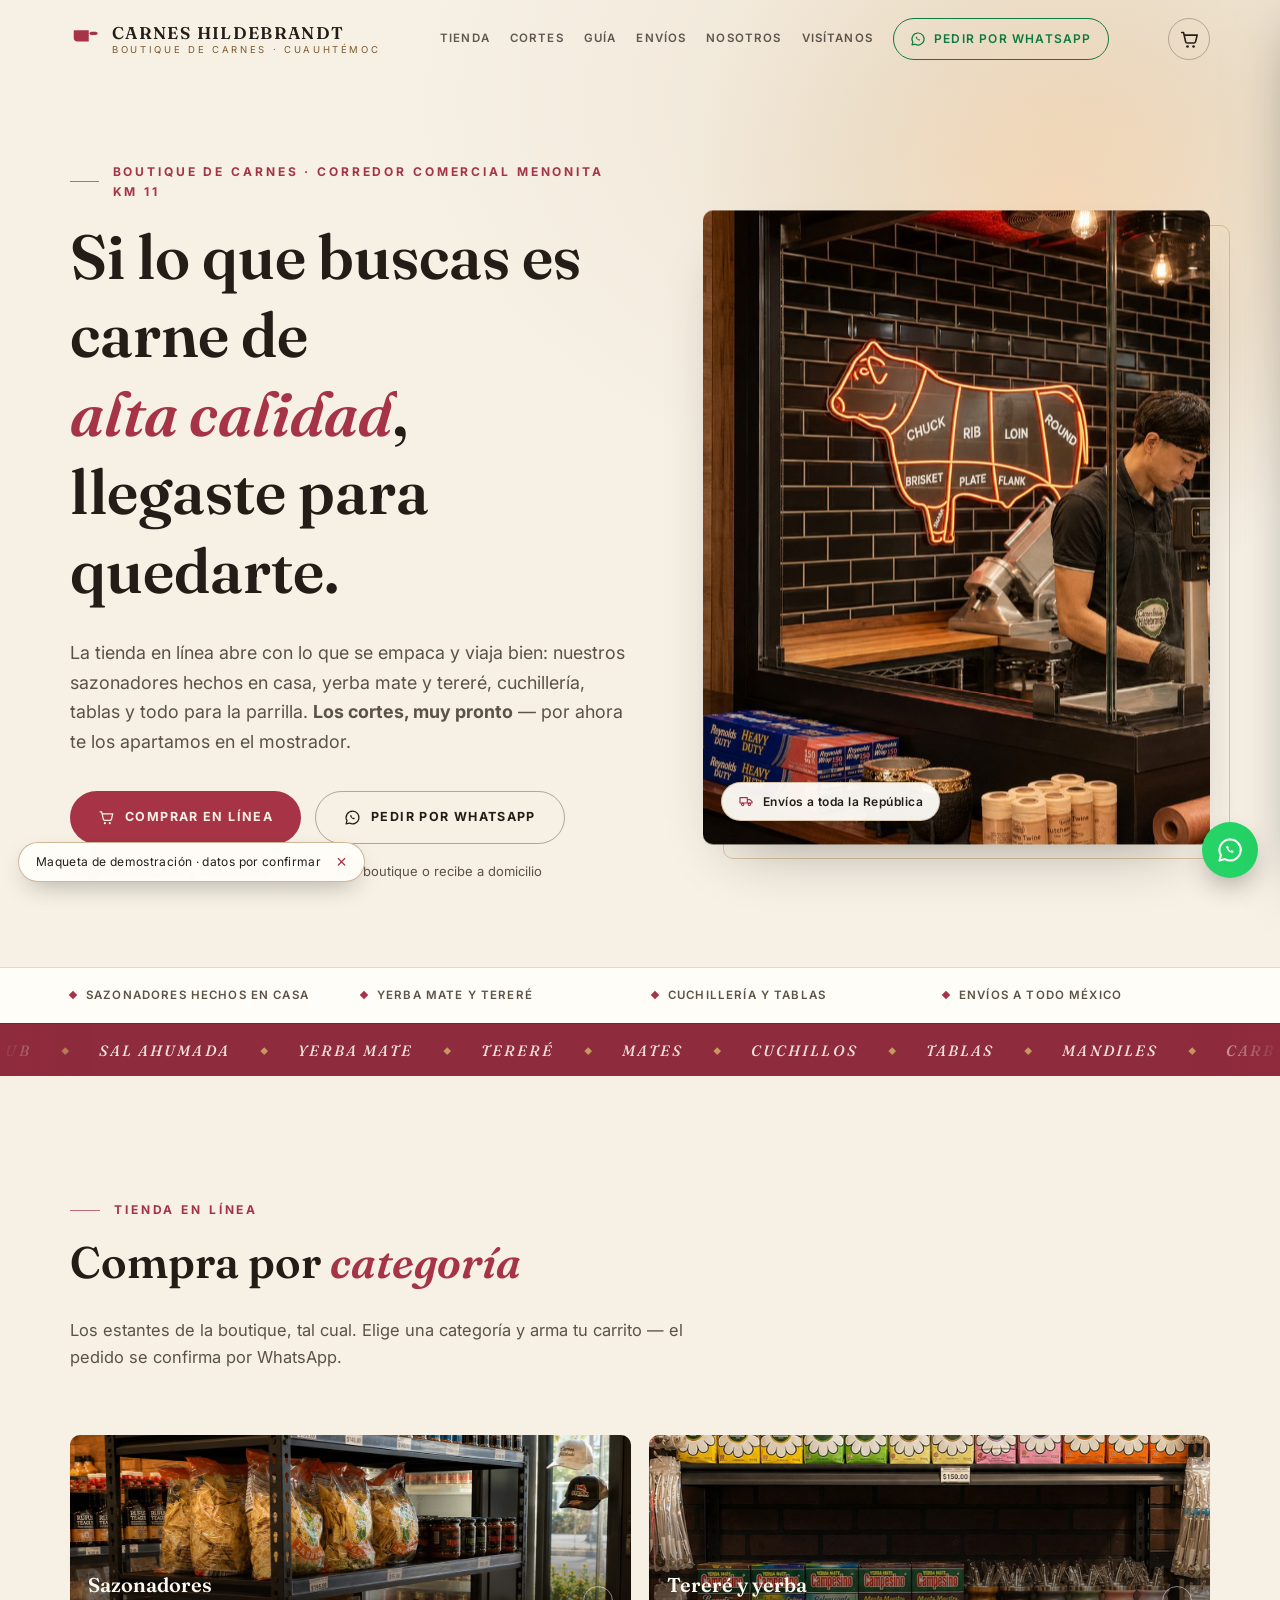
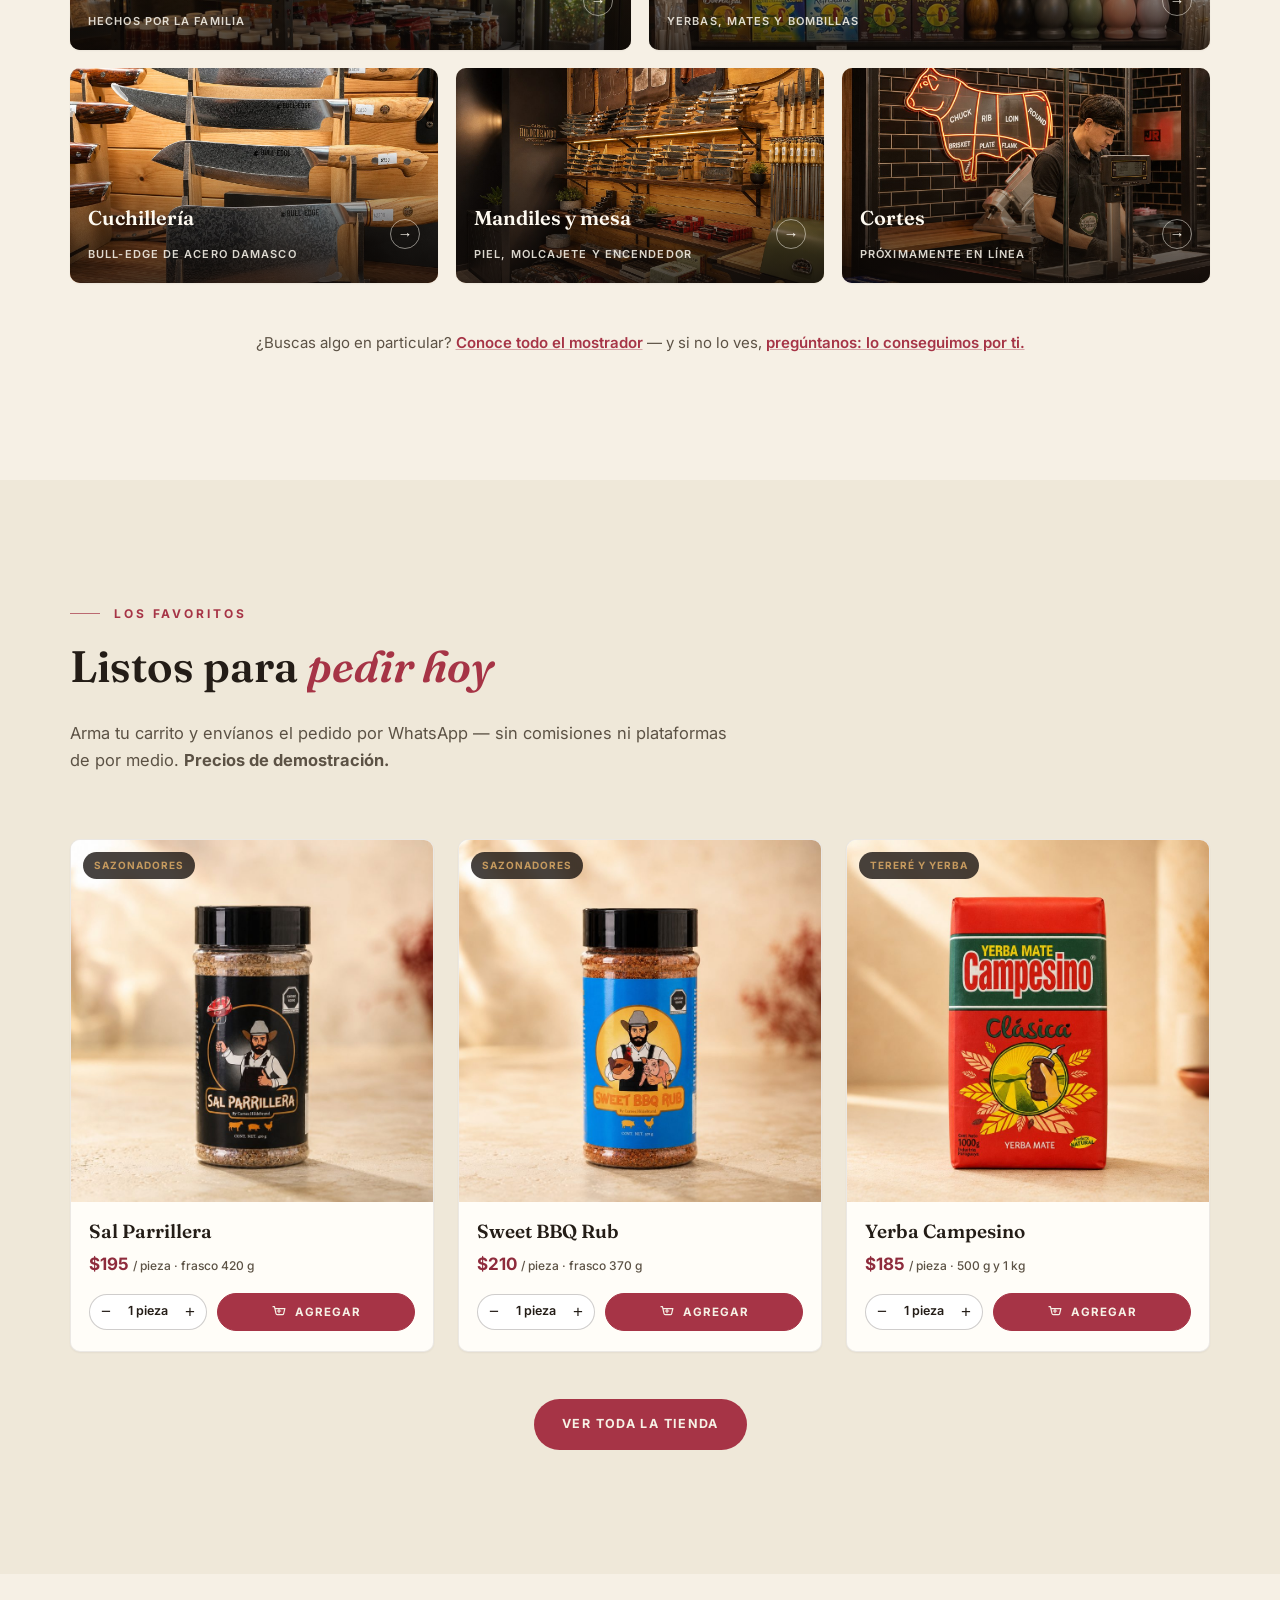
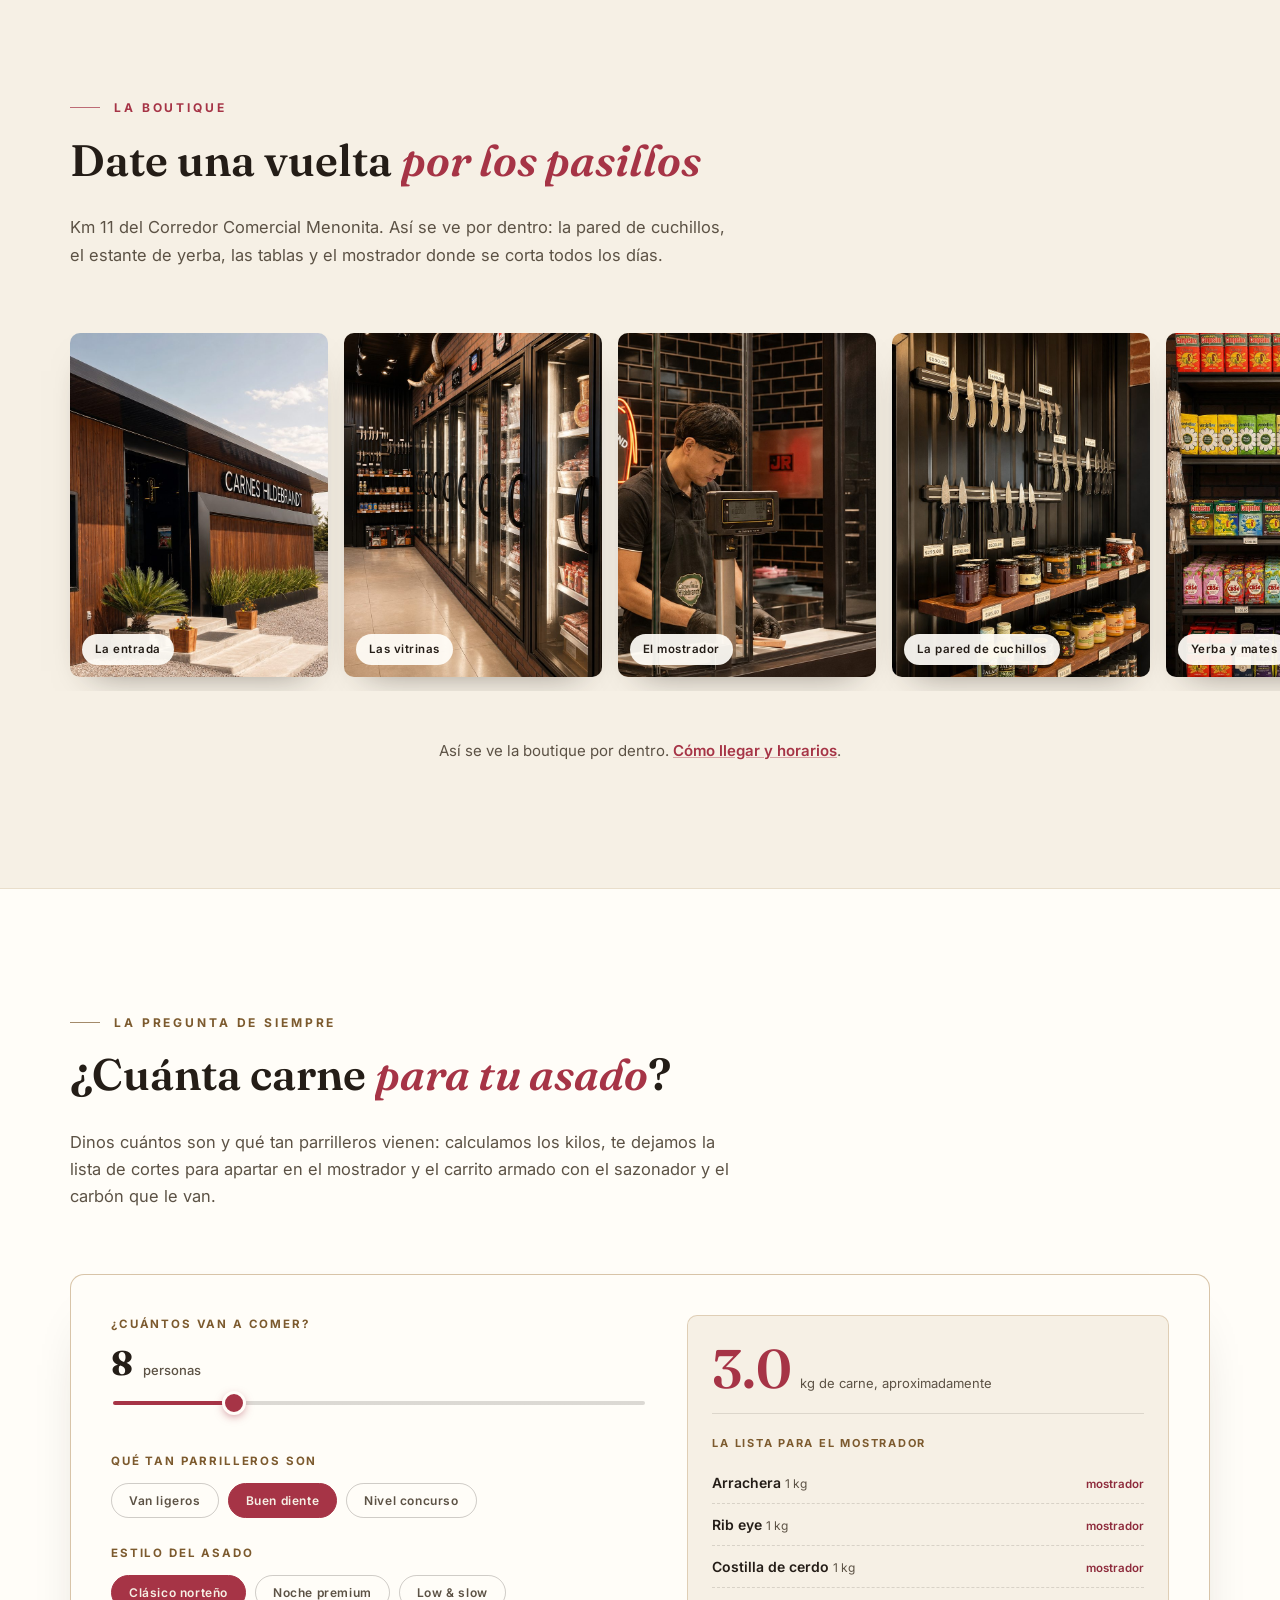
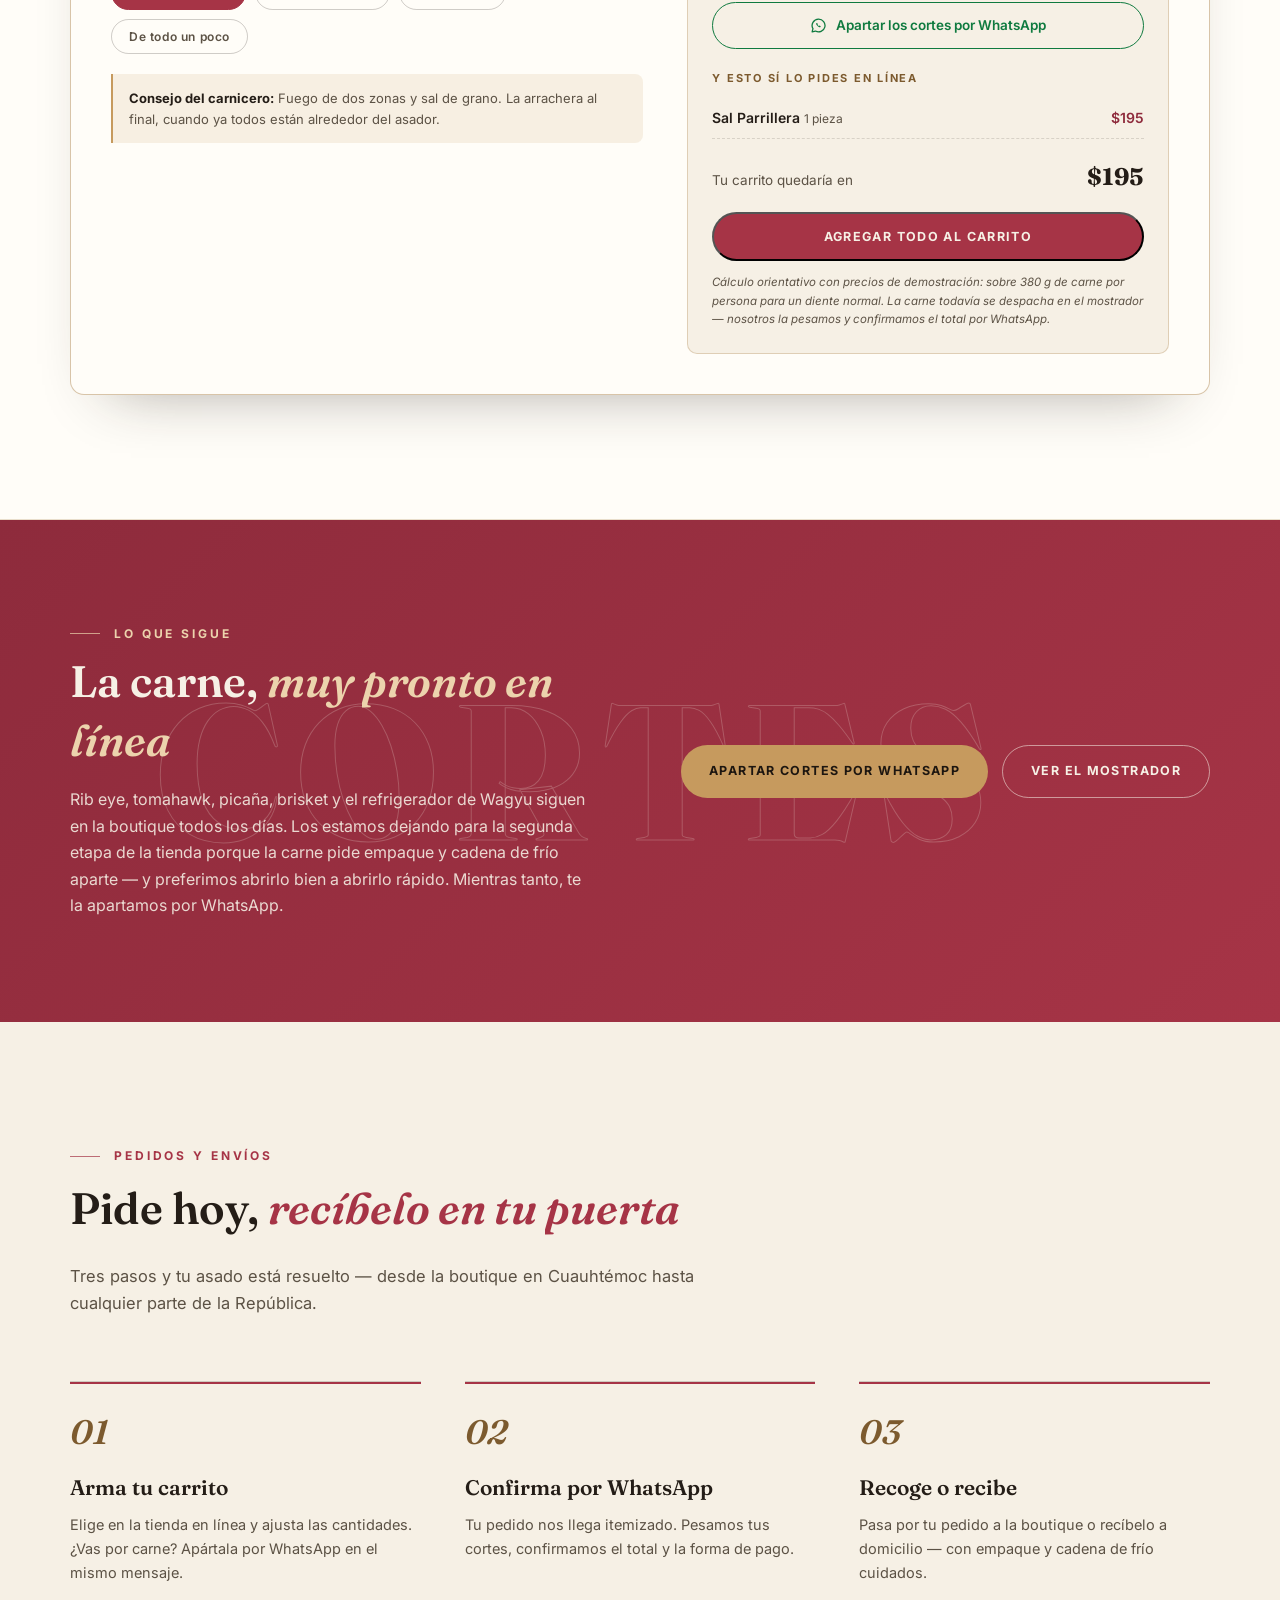
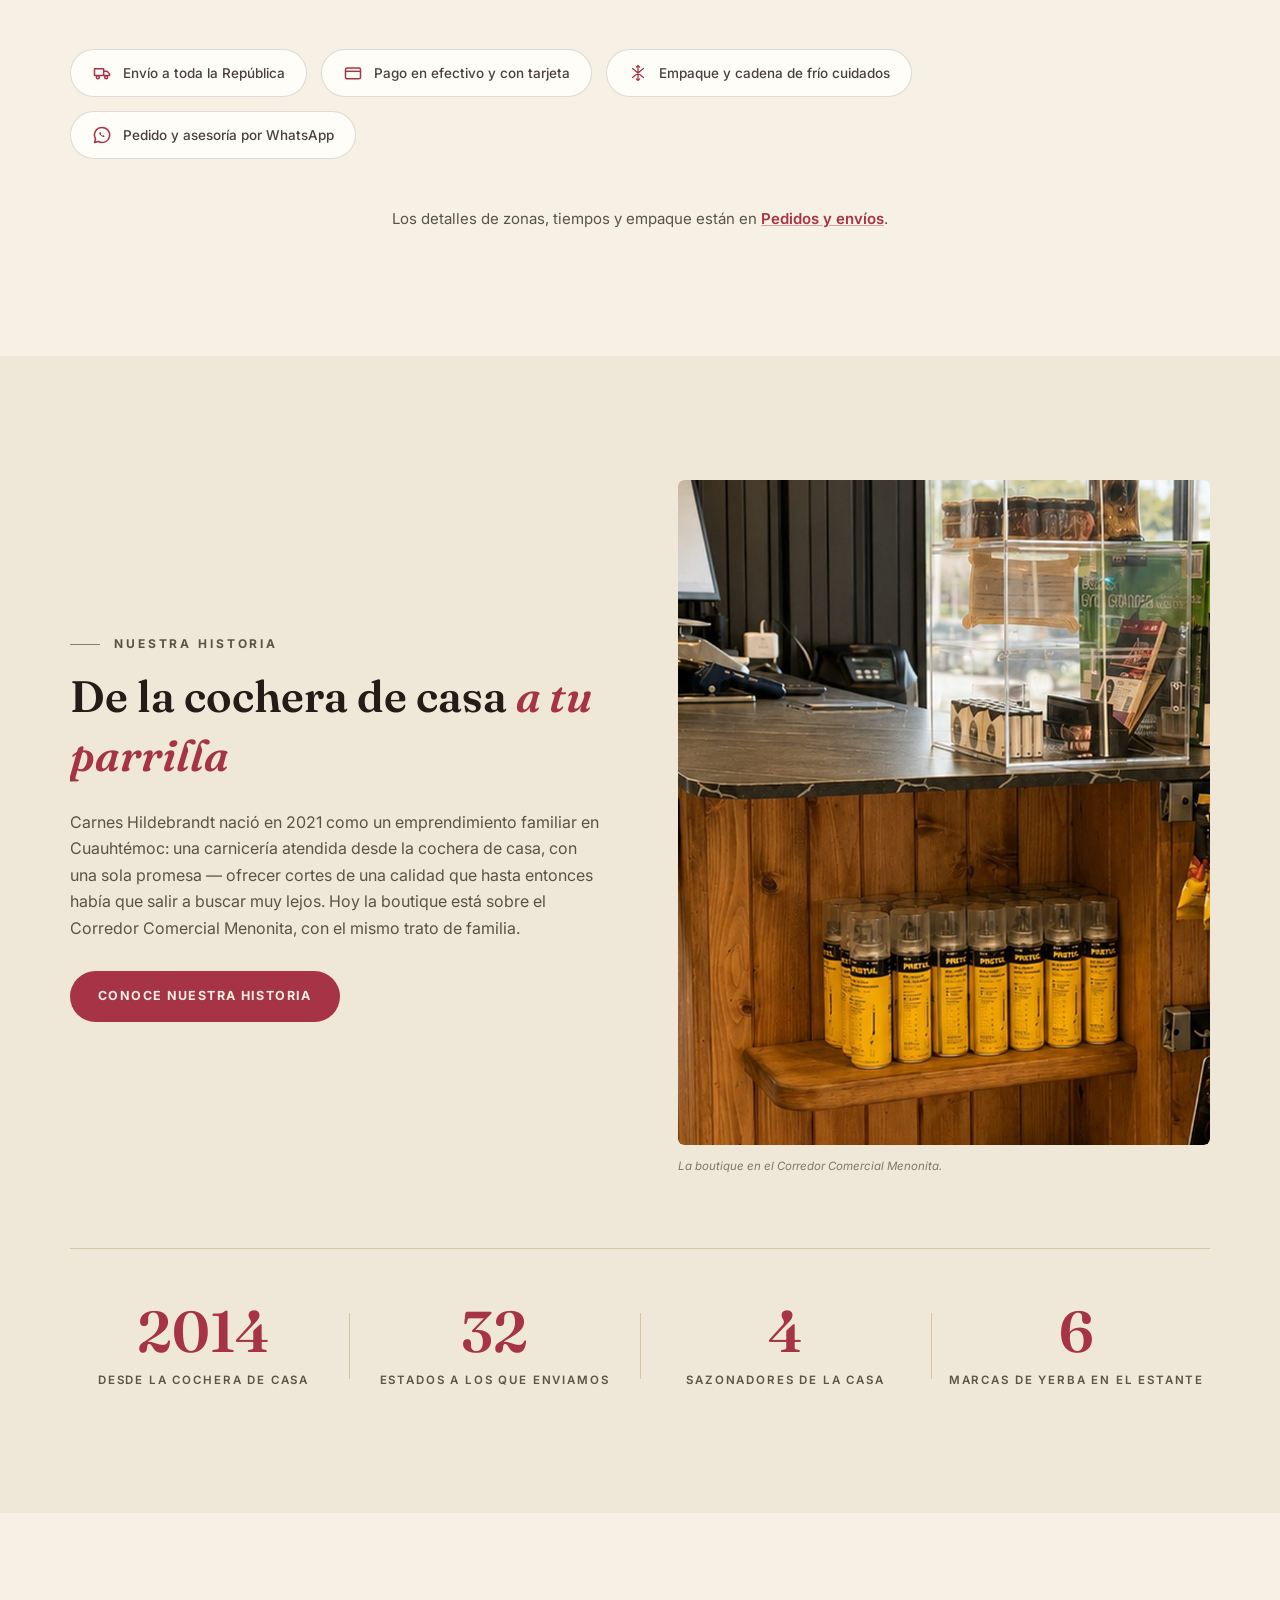
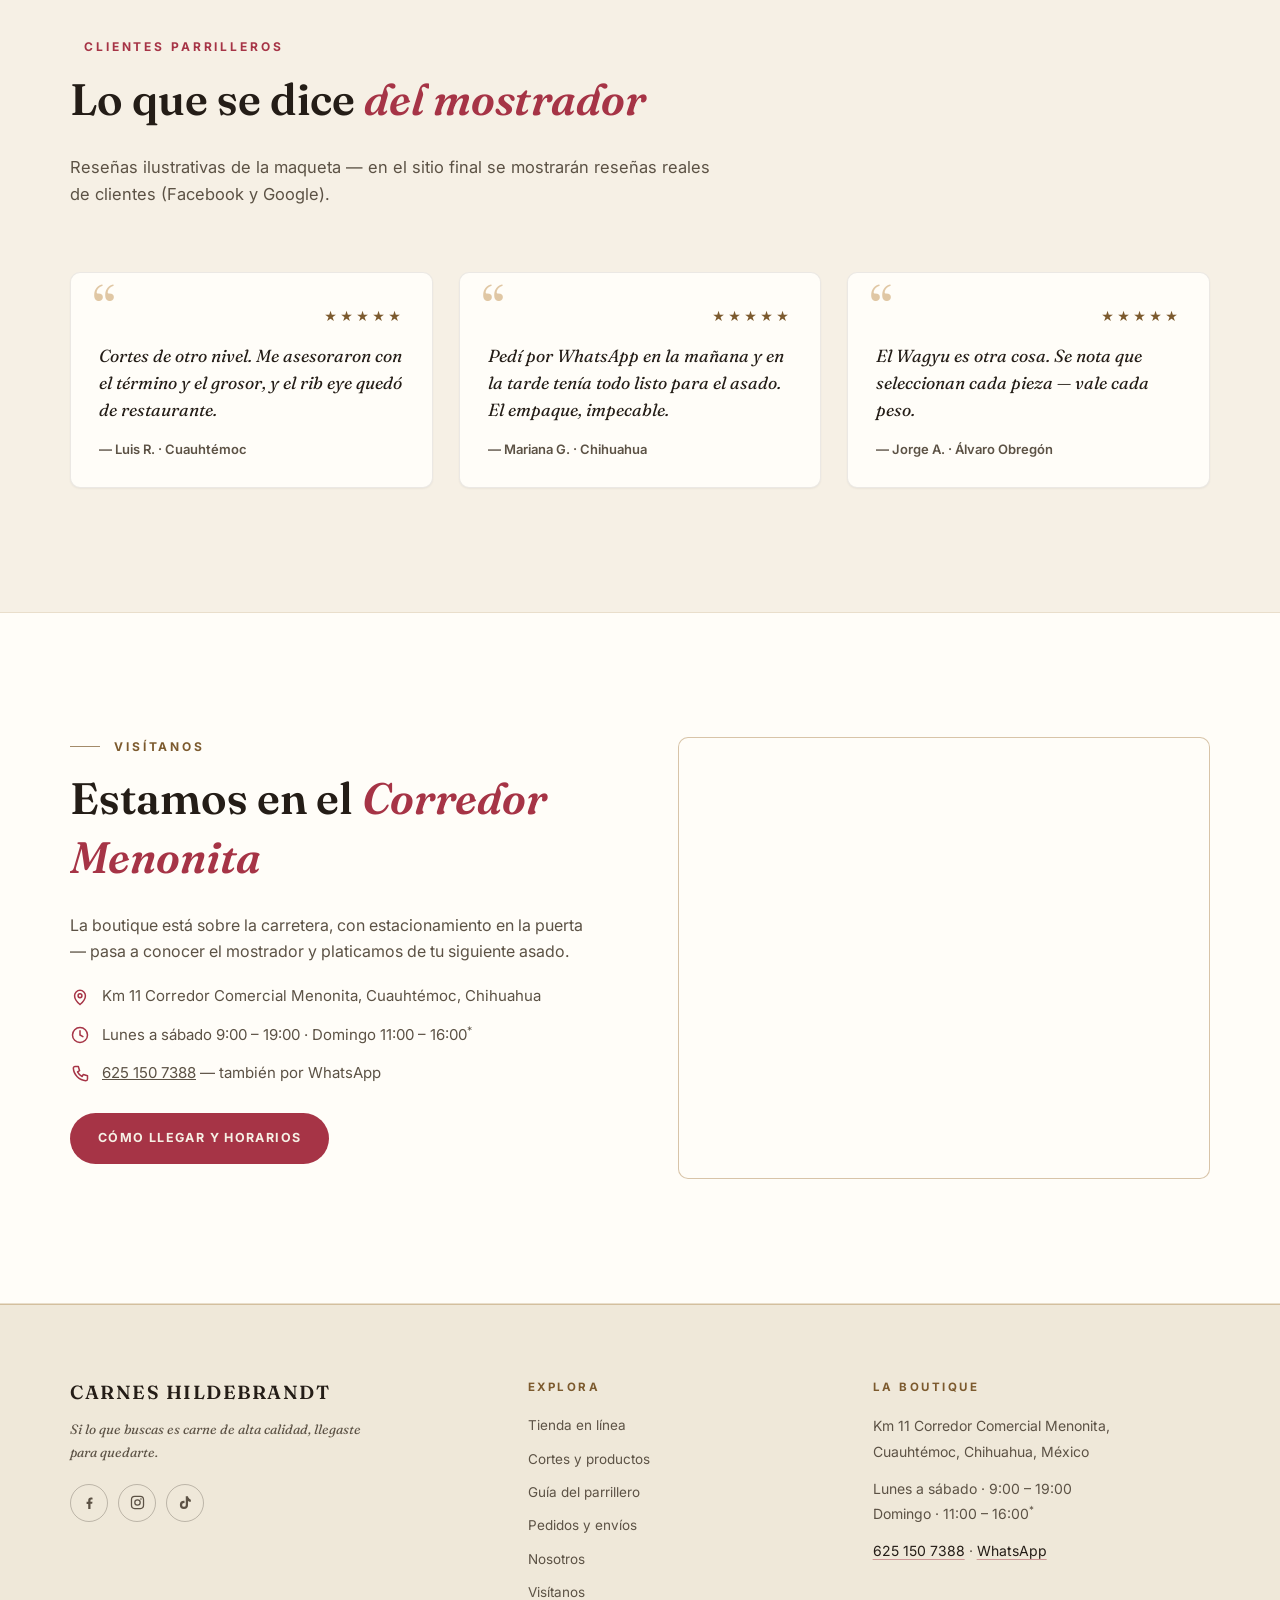
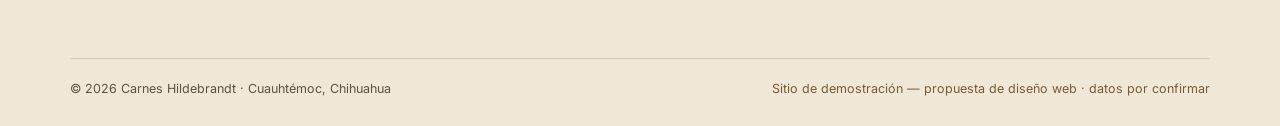
==== commit 55dc8590: "Clear the mobile screen: folding filter bar, sheet scroll, steadier strip Four fixes reported from a" ====
--- a/index.html
+++ b/index.html
@@ -13,9 +13,9 @@
   <link rel="preconnect" href="https://fonts.googleapis.com">
   <link rel="preconnect" href="https://fonts.gstatic.com" crossorigin>
   <link href="https://fonts.googleapis.com/css2?family=Fraunces:ital,opsz,wght@0,9..144,400;0,9..144,600;0,9..144,700;1,9..144,400;1,9..144,600&family=Inter:wght@400;500;600;700&display=swap" rel="stylesheet">
-  <link rel="stylesheet" href="styles.css?v=8">
-  <link rel="stylesheet" href="store.css?v=8">
-  <link rel="stylesheet" href="fx.css?v=8">
+  <link rel="stylesheet" href="styles.css?v=9">
+  <link rel="stylesheet" href="store.css?v=9">
+  <link rel="stylesheet" href="fx.css?v=9">
 </head>
 <body data-page="inicio">
 
@@ -477,8 +477,8 @@
     <button id="demo-ribbon-close" aria-label="Cerrar aviso">×</button>
   </div>
 
-  <script src="main.js?v=8"></script>
-  <script src="store.js?v=8"></script>
-  <script src="fx.js?v=8"></script>
+  <script src="main.js?v=9"></script>
+  <script src="store.js?v=9"></script>
+  <script src="fx.js?v=9"></script>
 </body>
 </html>
--- a/styles.css
+++ b/styles.css
@@ -788,7 +788,14 @@
    ============================================================ */
 .walk {
   overflow-x: auto;
-  overscroll-behavior-x: contain;
+  /* Solo se mueve de lado. Sin esto el navegador calcula overflow-y
+     como `auto` (basta con que un eje no sea `visible`), la tira queda
+     con unos píxeles de juego vertical y en el celular se "despega"
+     al pasar el dedo. `touch-action: pan-x` remata: el deslizamiento
+     vertical se lo queda la página, no la tira. */
+  overflow-y: hidden;
+  overscroll-behavior: contain;
+  touch-action: pan-x;
   scroll-snap-type: x proximity;
   -webkit-overflow-scrolling: touch;
   scrollbar-width: thin;
--- a/store.css
+++ b/store.css
@@ -43,15 +43,25 @@
   100% { transform: scale(1); }
 }
 
-/* ---------- Barra de la tienda: filtros + búsqueda ---------- */
+/* ---------- Barra de la tienda: filtros + búsqueda ----------
+   Dos filas: el botón que la pliega (solo en celular) y el cuerpo
+   con los filtros y la búsqueda. La rejilla `1fr → 0fr` es lo que
+   deja animar el plegado sin inventarle un alto fijo. */
 .store-toolbar {
+  display: grid;
+  grid-template-rows: auto 1fr;
+  margin-bottom: 14px;
+  transition: grid-template-rows .38s var(--ease-out);
+}
+.store-toolbar-body {
   display: flex;
   flex-wrap: wrap;
   align-items: center;
   justify-content: space-between;
   gap: 16px 24px;
-  margin-bottom: 14px;
-}
+  min-height: 0;
+}
+.store-toolbar-toggle { display: none; }
 .store-filters {
   display: flex;
   flex-wrap: wrap;
@@ -431,6 +441,65 @@
 .store-toolbar.is-sticky.stuck {
   border-bottom-color: rgba(169, 127, 69, .35);
   box-shadow: 0 14px 26px -22px rgba(36, 29, 23, .55);
+}
+
+/* ---------- Barra plegable (celular) ----------
+   Los filtros ocupaban media pantalla. Al bajar se recogen solos y
+   queda un renglón con la categoría activa; se toca y vuelven. */
+@media (max-width: 780px) {
+  .store-toolbar-toggle {
+    display: flex;
+    align-items: center;
+    gap: 10px;
+    width: 100%;
+    padding: 11px 14px;
+    background: var(--paper);
+    border: 1px solid var(--line);
+    border-radius: 999px;
+    font-family: inherit;
+    font-size: 14px;
+    font-weight: 600;
+    color: var(--text-dark);
+    text-align: left;
+    cursor: pointer;
+    transition: border-color .25s ease, background .25s ease;
+  }
+  .store-toolbar-toggle .stt-icon { flex: 0 0 auto; width: 18px; height: 18px; color: var(--bronze); }
+  .store-toolbar-toggle .stt-label {
+    flex: 1;
+    overflow: hidden;
+    white-space: nowrap;
+    text-overflow: ellipsis;
+  }
+  .store-toolbar-toggle .stt-caret {
+    flex: 0 0 auto;
+    width: 18px;
+    height: 18px;
+    color: var(--text-mut);
+    transition: transform .38s var(--ease-out);
+  }
+  .store-toolbar-body {
+    overflow: hidden;
+    padding-top: 12px;
+    opacity: 1;
+    transition: opacity .28s ease, padding-top .38s var(--ease-out);
+  }
+  .store-toolbar.collapsed { grid-template-rows: auto 0fr; }
+  .store-toolbar.collapsed .store-toolbar-body {
+    opacity: 0;
+    padding-top: 0;
+    pointer-events: none;
+  }
+  .store-toolbar.collapsed .stt-caret { transform: rotate(-90deg); }
+  .store-toolbar.collapsed .store-toolbar-toggle {
+    border-color: rgba(169, 127, 69, .5);
+    background: var(--bone);
+  }
+  /* Los filtros ya no compiten con la búsqueda por el ancho */
+  .store-toolbar-body .store-search { max-width: none; }
+}
+@media (prefers-reduced-motion: reduce) {
+  .store-toolbar, .store-toolbar-body, .stt-caret { transition: none; }
 }
 
 /* ============================================================
@@ -517,11 +586,26 @@
 .pv-thumb:hover { transform: translateY(-2px); }
 .pv-thumb.on { border-color: var(--gold); }
 
+/* La columna de texto: el contenido se desplaza y el pie con los
+   botones se queda anclado. `min-height: 0` es lo que permite que
+   encoja dentro de la rejilla — sin eso desborda en vez de rodar. */
 .pv-info {
   display: flex;
   flex-direction: column;
-  padding: 34px 32px 30px;
+  min-height: 0;
+}
+.pv-scroll {
+  flex: 1 1 auto;
+  min-height: 0;
   overflow-y: auto;
+  overscroll-behavior: contain;
+  padding: 34px 32px 6px;
+}
+.pv-foot {
+  flex: 0 0 auto;
+  padding: 14px 32px 22px;
+  background: var(--paper);
+  border-top: 1px solid var(--line);
 }
 .pv-tag {
   align-self: flex-start;
@@ -561,14 +645,21 @@
   color: var(--bronze);
 }
 .pv-cook span { font-size: 13.5px; line-height: 1.65; color: var(--text-mut); }
-.pv-actions { display: flex; flex-wrap: wrap; gap: 12px; align-items: center; margin-top: auto; }
+.pv-actions { display: flex; flex-wrap: wrap; gap: 12px; align-items: center; }
 .pv-actions .p-add { flex: 1; min-width: 160px; padding: 13px 18px; }
-.pv-fine { margin-top: 14px; font-size: 11.5px; font-style: italic; color: var(--text-mut); }
+.pv-fine { margin: 10px 0 0; font-size: 11.5px; font-style: italic; color: var(--text-mut); }
 
 @media (max-width: 780px) {
-  .pv { grid-template-columns: 1fr; max-height: 88vh; }
+  /* La foto arriba con alto fijo y el texto ocupando lo que sobra:
+     `minmax(0, 1fr)` deja que la fila encoja y aparezca el scroll. */
+  .pv { grid-template-columns: 1fr; grid-template-rows: auto minmax(0, 1fr); max-height: 88vh; }
   .pv-media { height: 210px; }
-  .pv-info { padding: 24px 22px 26px; }
+  .pv-scroll { padding: 22px 22px 6px; }
+  .pv-foot { padding: 12px 22px 18px; }
+}
+@media (max-width: 430px) {
+  /* "Agregar al pedido" partía en dos renglones junto al contador */
+  .pv-actions .p-add { min-width: 0; padding: 12px 10px; letter-spacing: .05em; }
 }
 @media (prefers-reduced-motion: reduce) {
   .pv, .pv-overlay, .p-view { transition: none; }
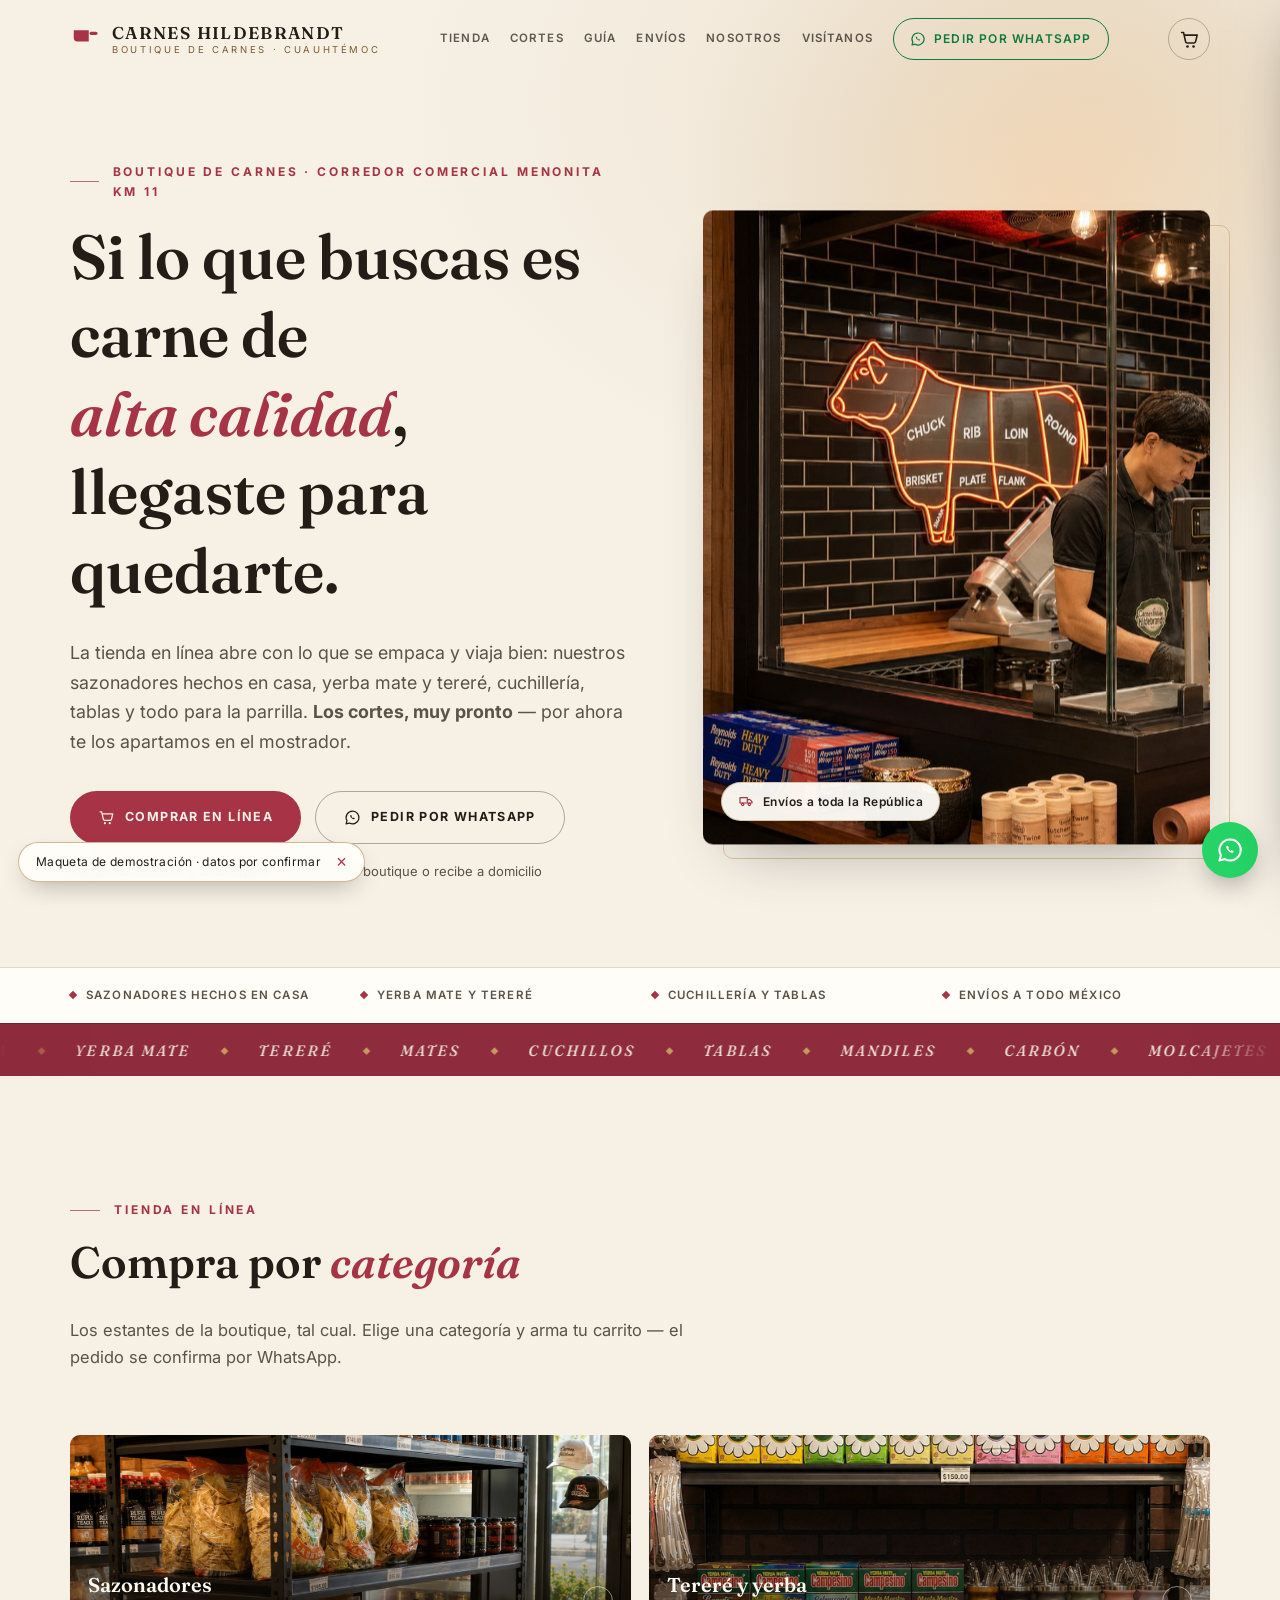
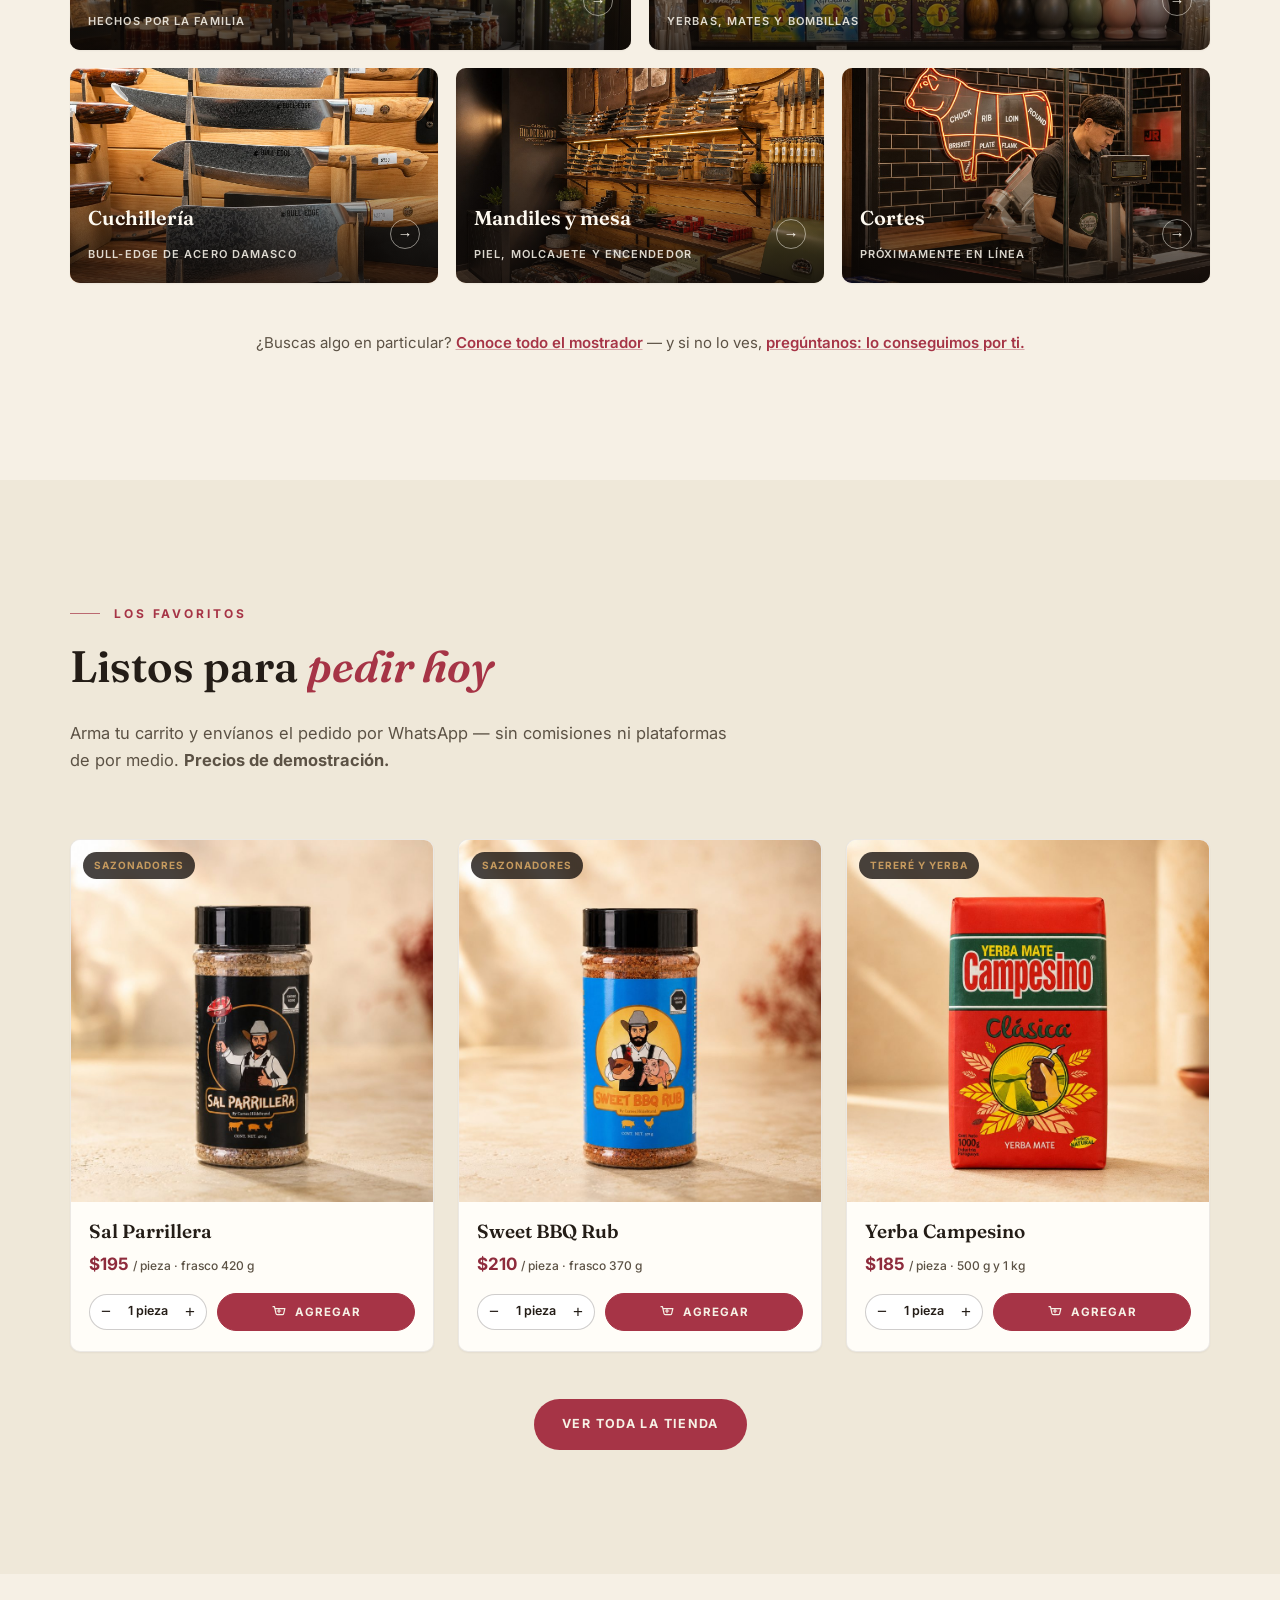
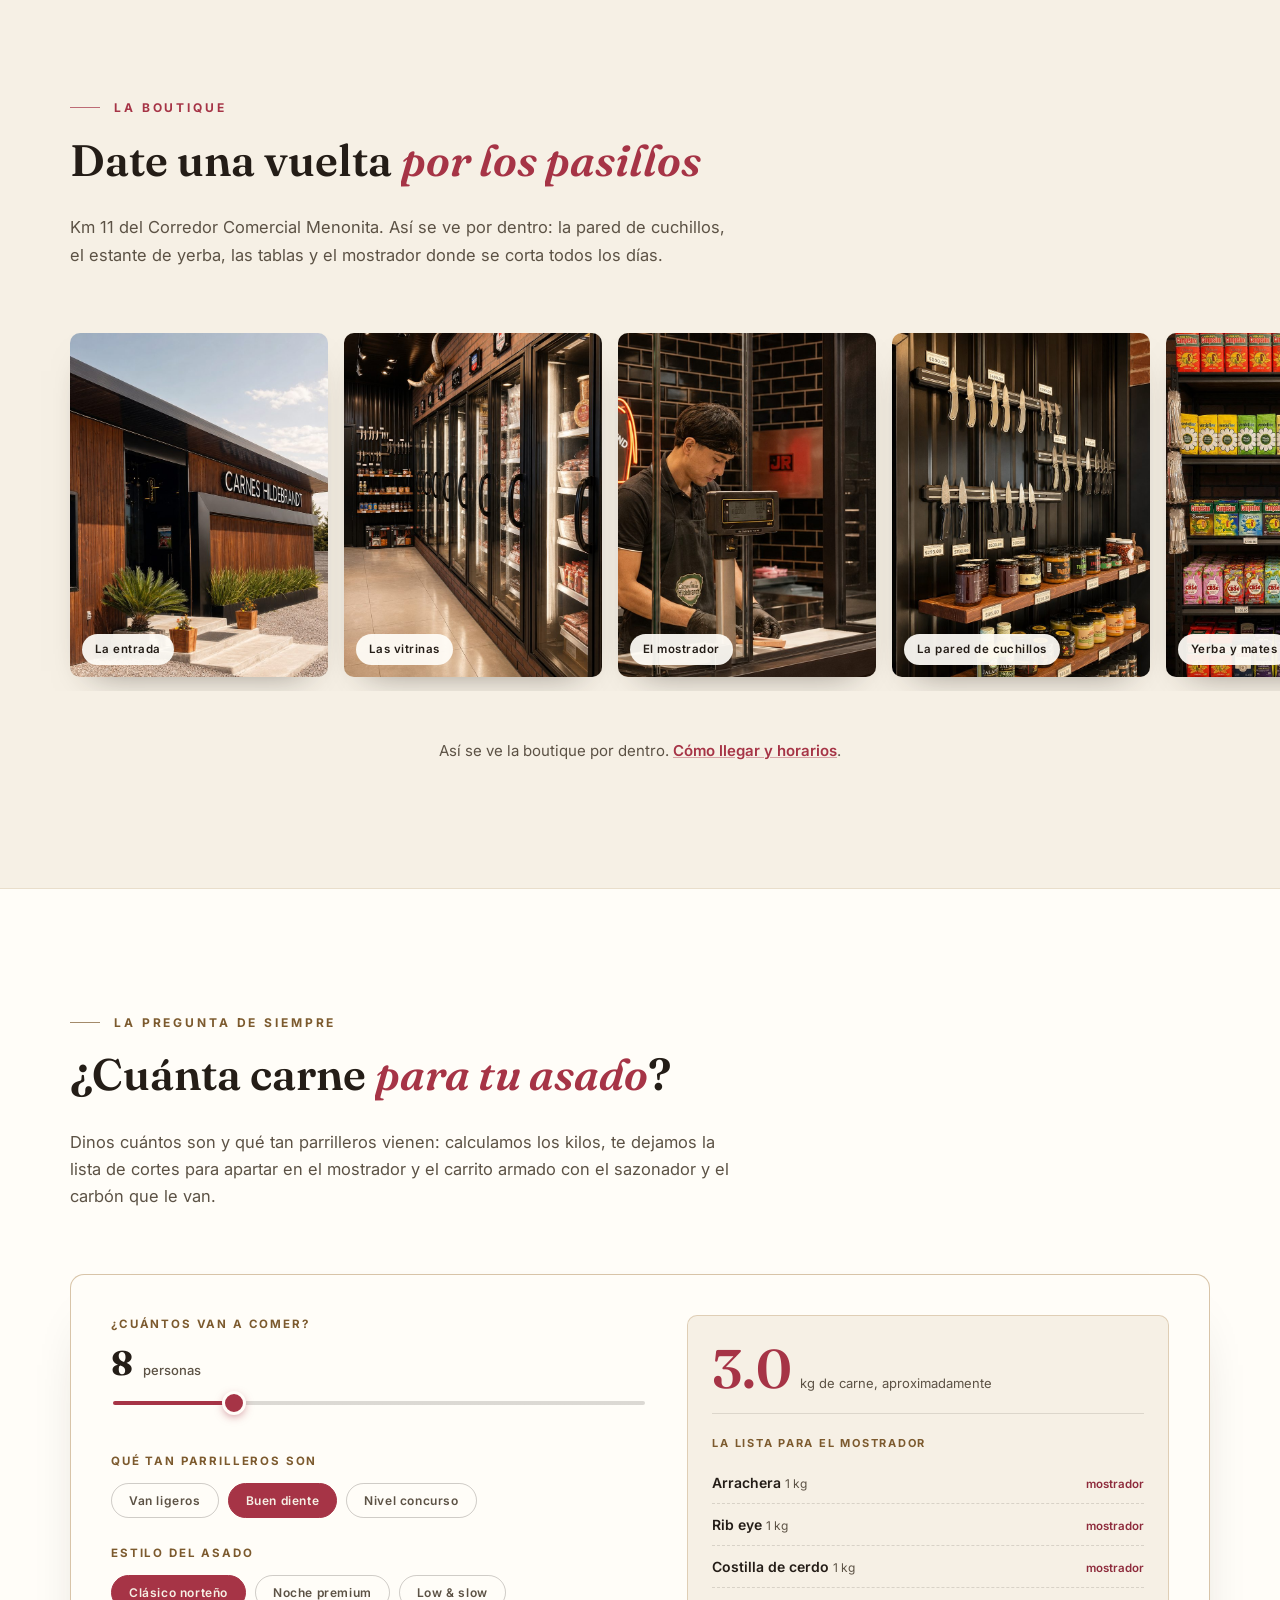
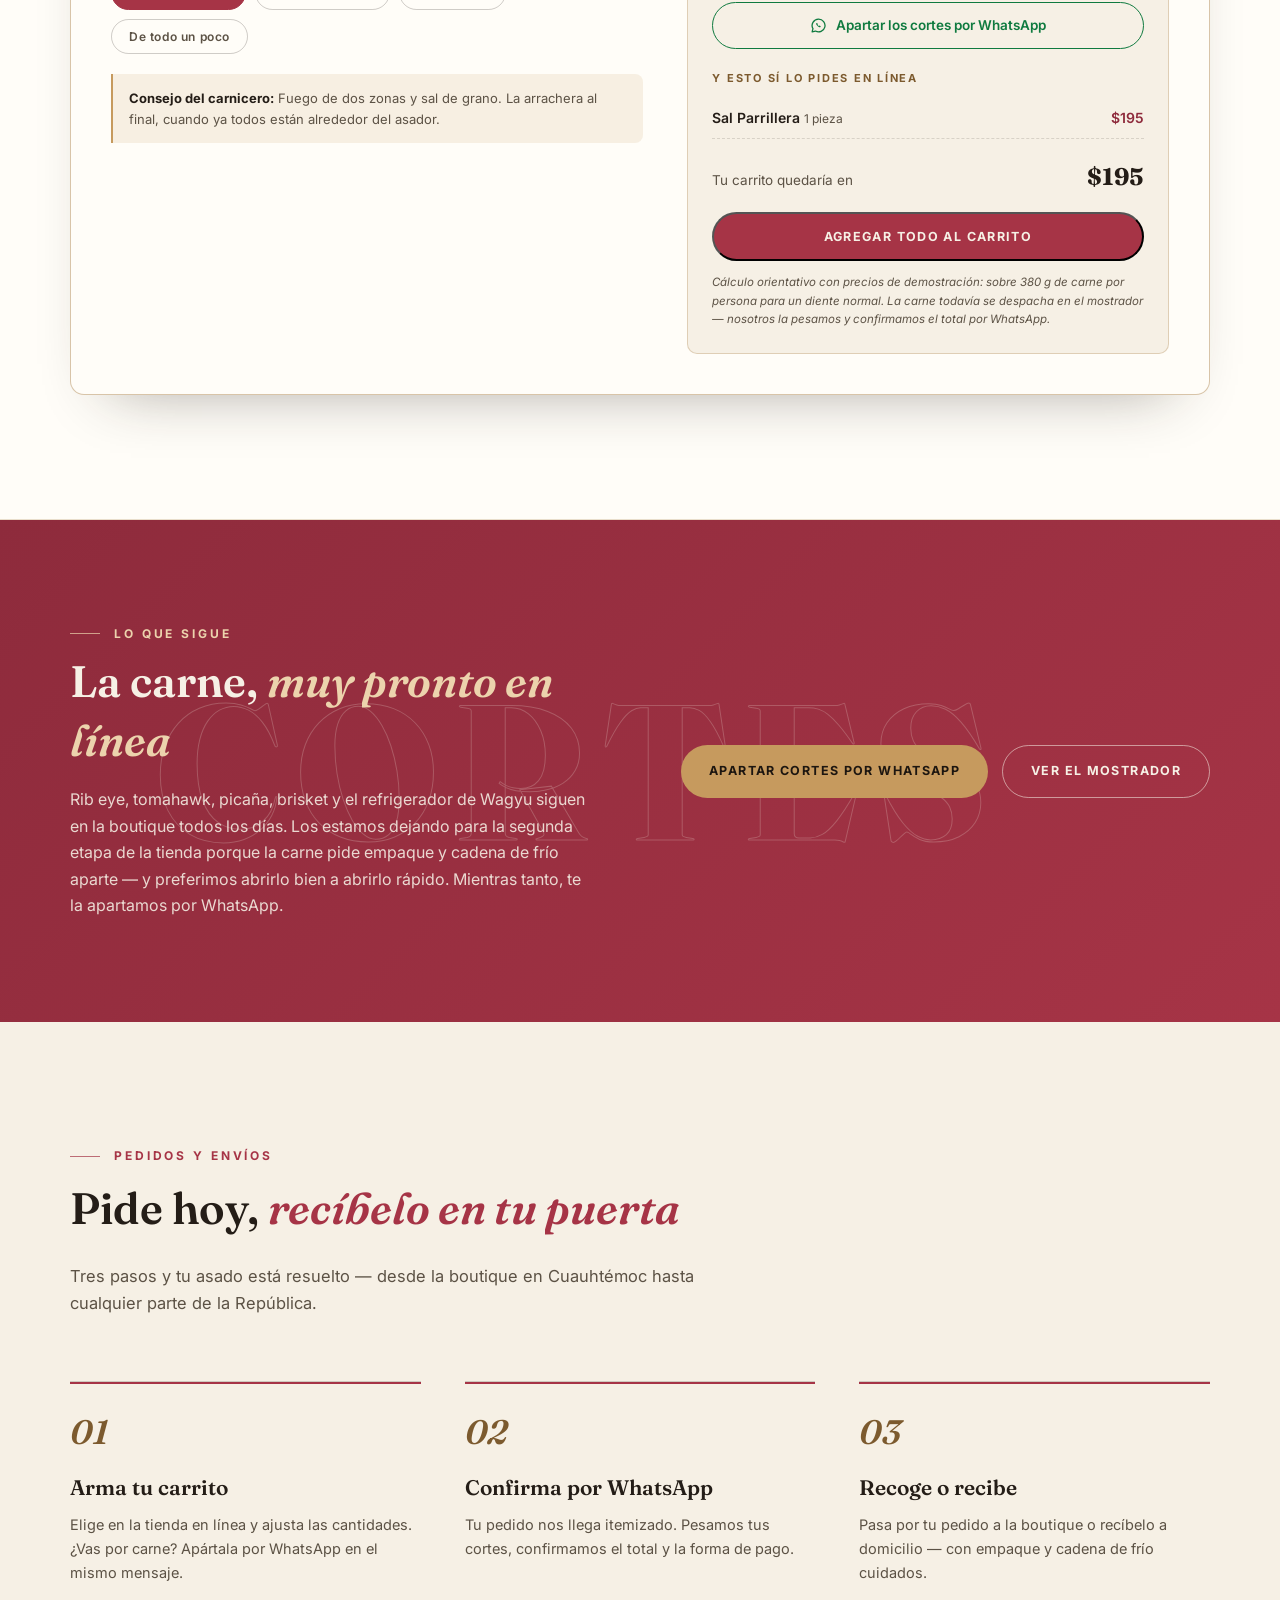
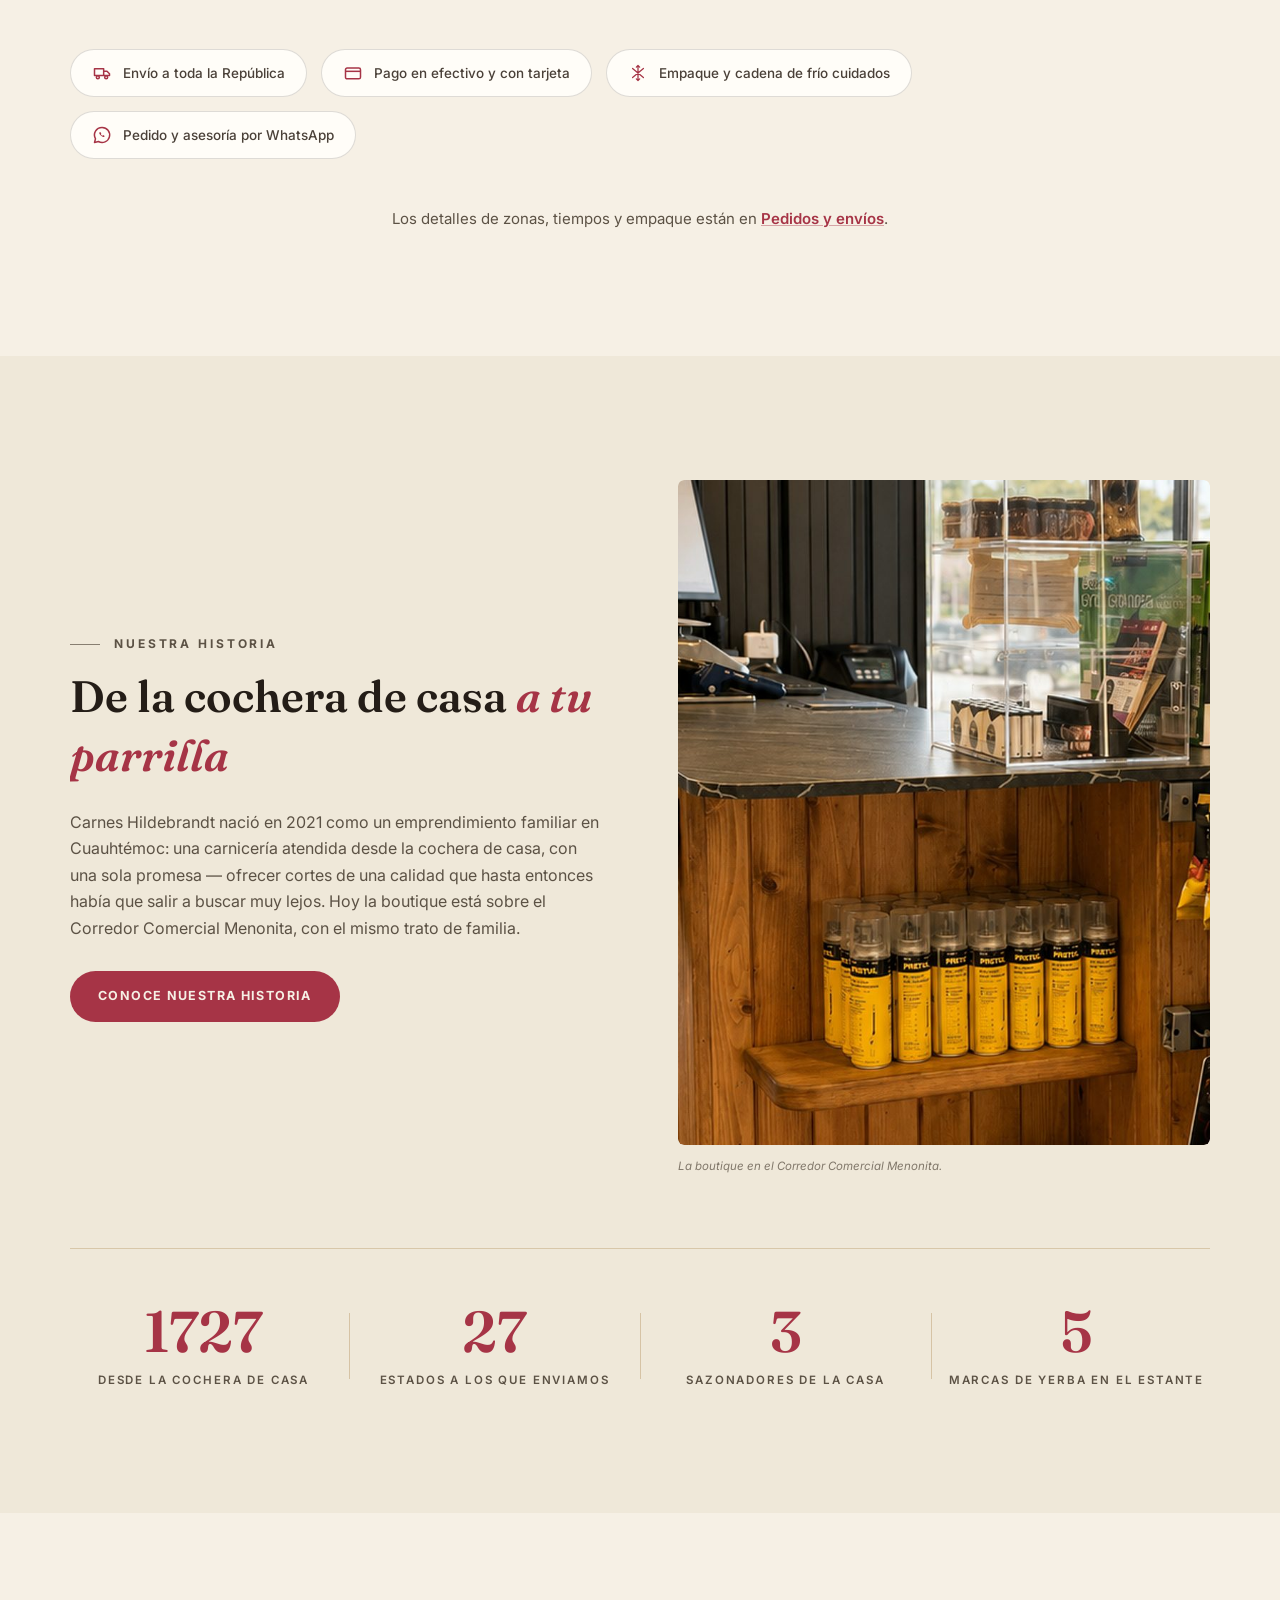
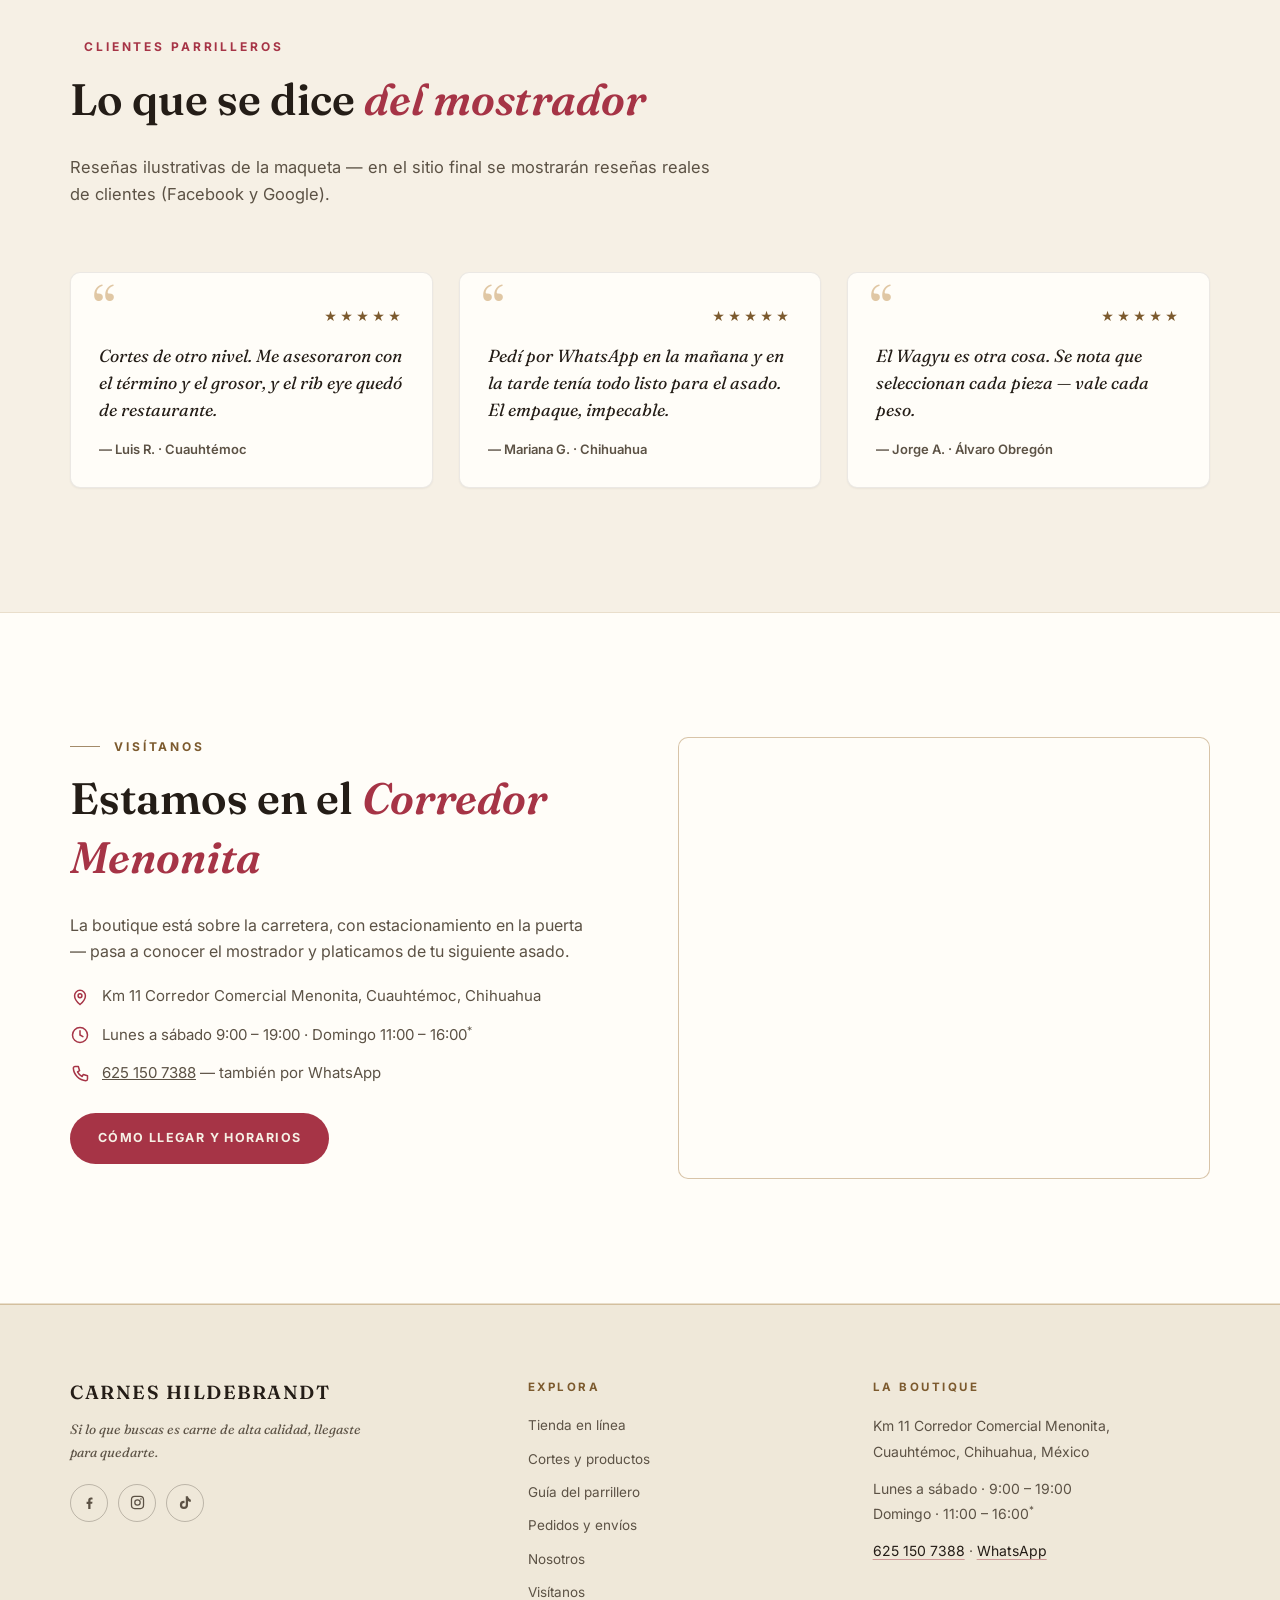
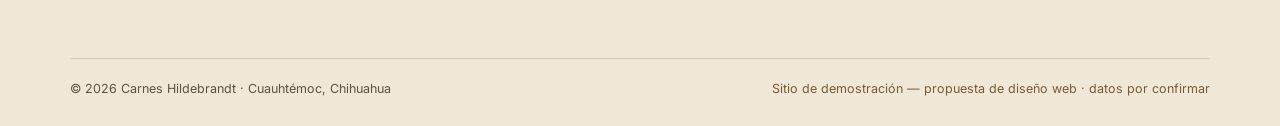
==== commit 6b7320ab: "Stop the strip at the last photo, show the product photo whole Two things the demo got wrong on a ph" ====
--- a/index.html
+++ b/index.html
@@ -13,9 +13,9 @@
   <link rel="preconnect" href="https://fonts.googleapis.com">
   <link rel="preconnect" href="https://fonts.gstatic.com" crossorigin>
   <link href="https://fonts.googleapis.com/css2?family=Fraunces:ital,opsz,wght@0,9..144,400;0,9..144,600;0,9..144,700;1,9..144,400;1,9..144,600&family=Inter:wght@400;500;600;700&display=swap" rel="stylesheet">
-  <link rel="stylesheet" href="styles.css?v=9">
-  <link rel="stylesheet" href="store.css?v=9">
-  <link rel="stylesheet" href="fx.css?v=9">
+  <link rel="stylesheet" href="styles.css?v=10">
+  <link rel="stylesheet" href="store.css?v=10">
+  <link rel="stylesheet" href="fx.css?v=10">
 </head>
 <body data-page="inicio">
 
@@ -477,8 +477,8 @@
     <button id="demo-ribbon-close" aria-label="Cerrar aviso">×</button>
   </div>
 
-  <script src="main.js?v=9"></script>
-  <script src="store.js?v=9"></script>
-  <script src="fx.js?v=9"></script>
+  <script src="main.js?v=10"></script>
+  <script src="store.js?v=10"></script>
+  <script src="fx.js?v=10"></script>
 </body>
 </html>
--- a/styles.css
+++ b/styles.css
@@ -787,16 +787,33 @@
    cortada por el borde para que se note que hay más.
    ============================================================ */
 .walk {
+  /* El respiro de las orillas. Va aquí para que la tira y sus puntos de
+     anclaje midan lo mismo que el `padding-inline` del riel. */
+  --walk-gutter: max(4%, calc((100% - var(--container)) / 2));
   overflow-x: auto;
   /* Solo se mueve de lado. Sin esto el navegador calcula overflow-y
      como `auto` (basta con que un eje no sea `visible`), la tira queda
      con unos píxeles de juego vertical y en el celular se "despega"
-     al pasar el dedo. `touch-action: pan-x` remata: el deslizamiento
-     vertical se lo queda la página, no la tira. */
+     al pasar el dedo.
+     Aquí iba además un `touch-action: pan-x` que hacía justo lo
+     contrario de lo que decía: al dedo que empezaba sobre una foto se
+     le prohibía el gesto vertical, así que la página se quedaba clavada
+     —y la tira ocupa el ancho completo, es fácil apoyar ahí el pulgar—.
+     Con `overflow-y: hidden` ya no hay juego vertical que corregir, así
+     que el gesto de arriba abajo vuelve a ser de la página. */
   overflow-y: hidden;
-  overscroll-behavior: contain;
-  touch-action: pan-x;
+  /* `contain` frena el encadenado con la página, pero deja intacto el
+     rebote elástico del celular: de un empujón se arrastraba la tira un
+     buen tramo más allá de la última foto —pantalla vacía— y volvía
+     sola. `none` quita las dos cosas: la tira se planta en la última. */
+  overscroll-behavior-x: none;
+  /* Cada foto se ancla al borde de arranque y no al centro. Centrada, ni
+     la primera ni la última alcanzan nunca su anclaje —en las orillas
+     solo hay el respiro del contenedor—, así que el deslizamiento se
+     quedaba tironeando en las puntas. `scroll-padding` deja los anclajes
+     a plomo con el texto de la sección. */
   scroll-snap-type: x proximity;
+  scroll-padding-inline: var(--walk-gutter);
   -webkit-overflow-scrolling: touch;
   scrollbar-width: thin;
   scrollbar-color: rgba(169, 127, 69, .55) transparent;
@@ -809,12 +826,12 @@
   display: flex;
   gap: 16px;
   width: max-content;
-  padding-inline: max(4%, calc((100% - var(--container)) / 2));
+  padding-inline: var(--walk-gutter);
 }
 .walk-shot {
   position: relative;
   flex: 0 0 clamp(190px, 22vw, 258px);
-  scroll-snap-align: center;
+  scroll-snap-align: start;
 }
 .walk-shot img {
   width: 100%;
--- a/store.css
+++ b/store.css
@@ -602,11 +602,28 @@
   padding: 34px 32px 6px;
 }
 .pv-foot {
+  position: relative;
   flex: 0 0 auto;
   padding: 14px 32px 22px;
   background: var(--paper);
   border-top: 1px solid var(--line);
 }
+/* Un degradado justo encima del pie mientras quede texto por leer. Sin
+   él la descripción se corta a media línea contra el borde del pie y
+   parece un error de maquetación en vez de una invitación a rodar. */
+.pv-foot::before {
+  content: "";
+  position: absolute;
+  left: 0;
+  right: 0;
+  bottom: 100%;
+  height: 28px;
+  background: linear-gradient(to top, var(--paper), rgba(255, 253, 248, 0));
+  opacity: 0;
+  pointer-events: none;
+  transition: opacity .2s ease;
+}
+.pv.has-more .pv-foot::before { opacity: 1; }
 .pv-tag {
   align-self: flex-start;
   font-size: 10.5px;
@@ -650,19 +667,44 @@
 .pv-fine { margin: 10px 0 0; font-size: 11.5px; font-style: italic; color: var(--text-mut); }
 
 @media (max-width: 780px) {
-  /* La foto arriba con alto fijo y el texto ocupando lo que sobra:
-     `minmax(0, 1fr)` deja que la fila encoja y aparezca el scroll. */
-  .pv { grid-template-columns: 1fr; grid-template-rows: auto minmax(0, 1fr); max-height: 88vh; }
-  .pv-media { height: 210px; }
-  .pv-scroll { padding: 22px 22px 6px; }
+  /* La foto arriba y el texto ocupando lo que sobra: `minmax(0, 1fr)`
+     deja que la fila encoja y aparezca el scroll. */
+  .pv { grid-template-columns: 1fr; grid-template-rows: auto minmax(0, 1fr); max-height: 90vh; }
+  /* La foto manda. Antes eran 210px recortados a `cover` y a los frascos
+     se les iba la tapa y media etiqueta; ahora entra completa y ocupa
+     casi todo el ancho de la ficha. Lo que sobre alrededor queda como
+     un paspartú del mismo color del papel de la casa. */
+  .pv-media { height: min(46vh, 370px); background: var(--bone); }
+  .pv-media > img { object-fit: contain; }
+  /* Con menos alto para el texto, el bloque se compacta: así se alcanza
+     a leer buena parte de la descripción de un vistazo y el resto rueda. */
+  .pv-scroll { padding: 18px 22px 6px; }
+  .pv-info h3 { margin: 8px 0 6px; }
+  .pv-price { font-size: 19px; margin-bottom: 12px; }
+  .pv-desc { font-size: 13.5px; line-height: 1.6; }
+  .pv-cook { margin: 14px 0 16px; padding: 12px 14px; }
+  .pv-cook span { font-size: 12.5px; }
   .pv-foot { padding: 12px 22px 18px; }
 }
+/* Pantallas cortas: la foto cede altura. Con 46vh el texto se quedaba en
+   línea y media —ni el primer renglón completo— y la ficha parecía
+   trabada. Aquí la foto sigue entera, solo un poco más chica. */
+@media (max-width: 780px) and (max-height: 730px) {
+  .pv { max-height: 94vh; }
+  .pv-media { height: 36vh; }
+  .pv-scroll { padding-top: 14px; }
+  .pv-fine { font-size: 11px; }
+}
 @media (max-width: 430px) {
-  /* "Agregar al pedido" partía en dos renglones junto al contador */
-  .pv-actions .p-add { min-width: 0; padding: 12px 10px; letter-spacing: .05em; }
+  /* "Agregar al pedido" partía en dos renglones junto al contador, y ese
+     segundo renglón se lo quitaba a la descripción. Cabe raspando: por
+     eso ceden a la vez el contador, los aires y el interletraje. */
+  .pv-actions { gap: 10px; }
+  .pv-actions .p-add { min-width: 0; gap: 6px; padding: 12px 8px; letter-spacing: .02em; }
+  .qty-stepper button { width: 30px; }
 }
 @media (prefers-reduced-motion: reduce) {
-  .pv, .pv-overlay, .p-view { transition: none; }
+  .pv, .pv-overlay, .p-view, .pv-foot::before { transition: none; }
   .p-card.p-in { animation: none; }
 }
 
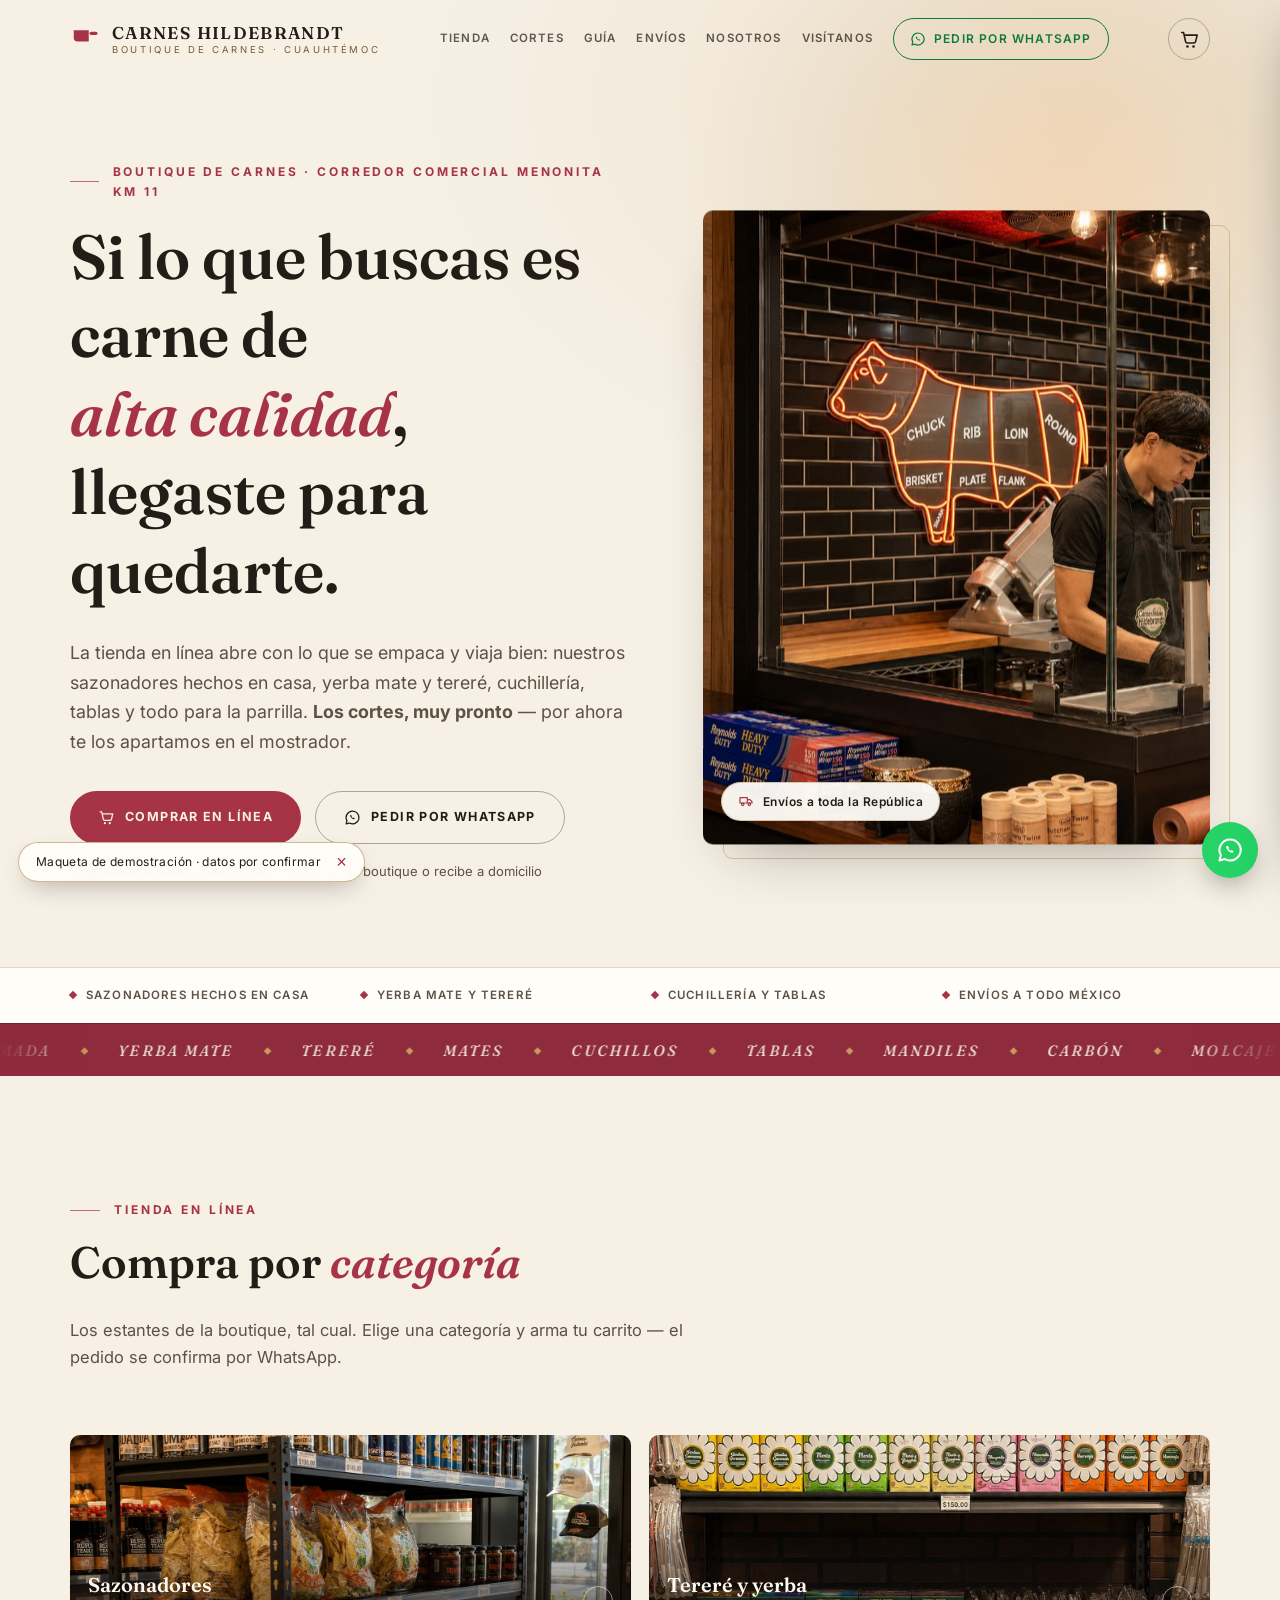
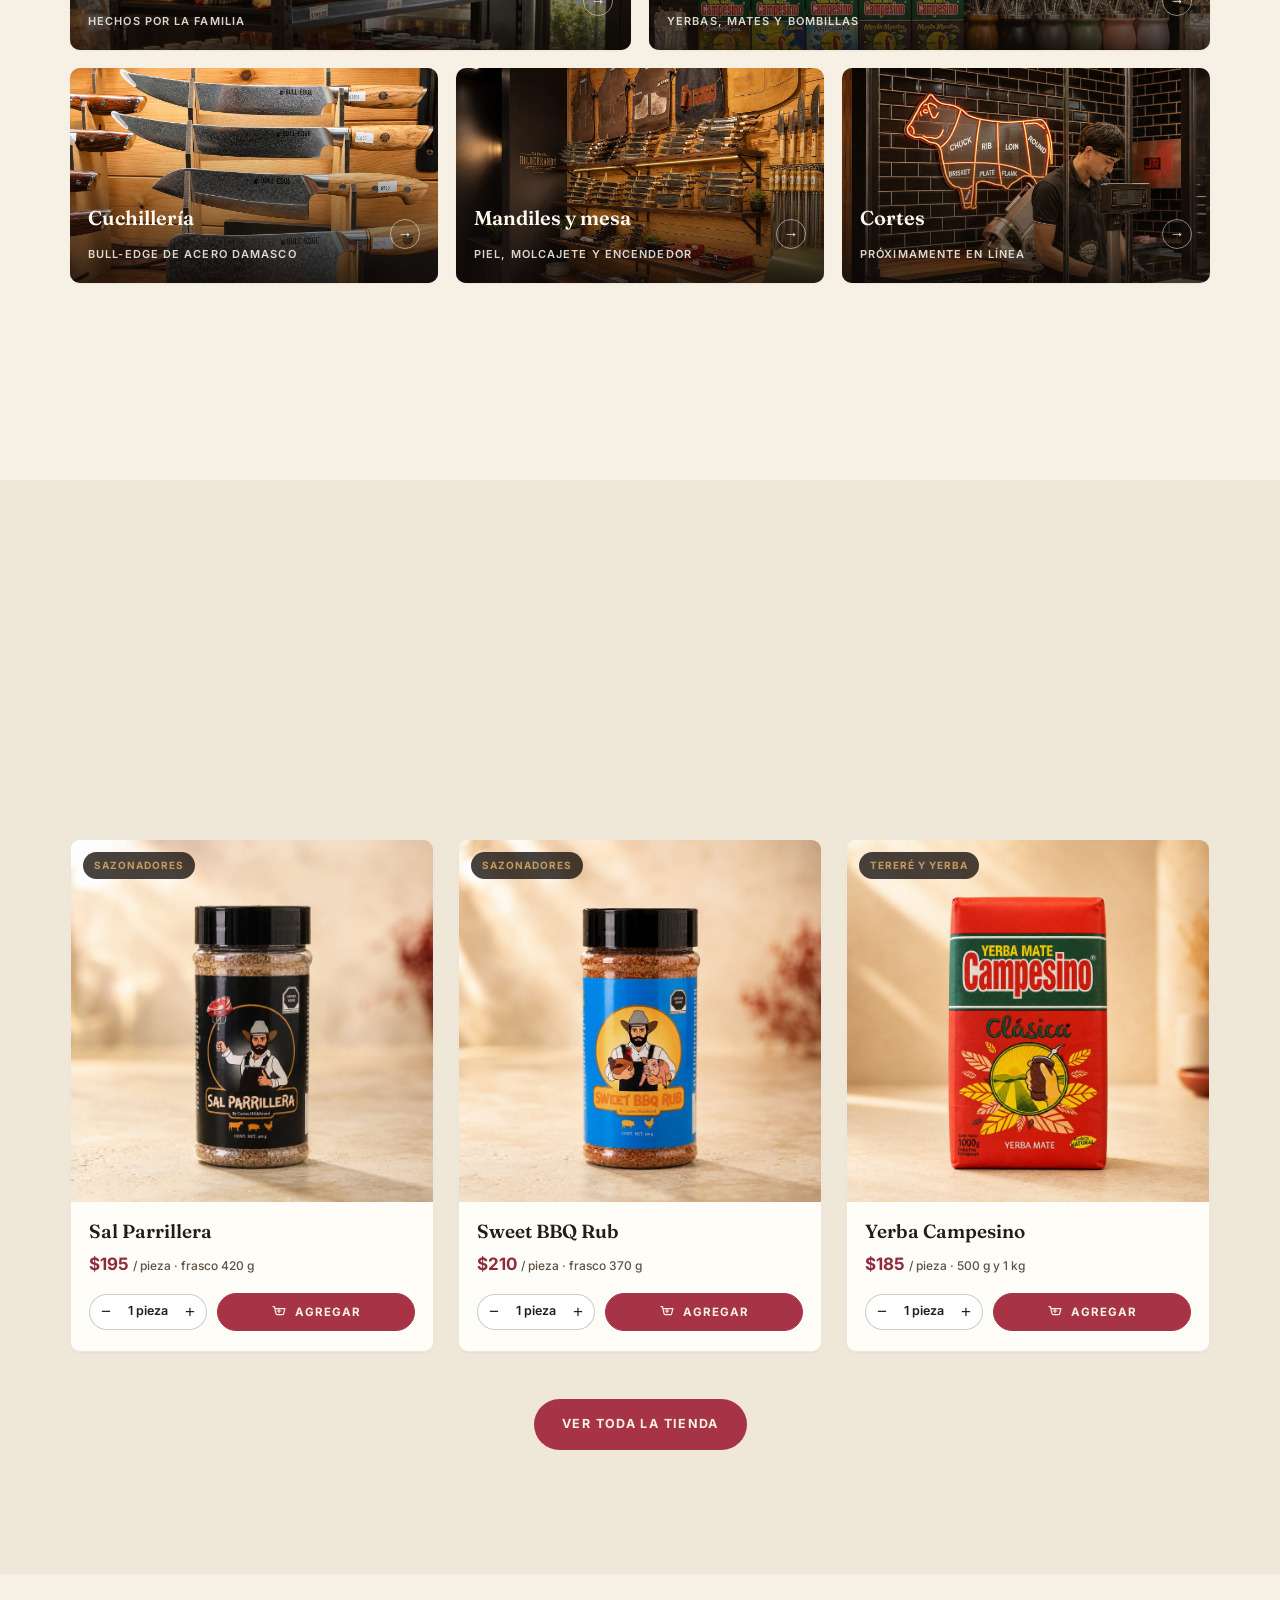
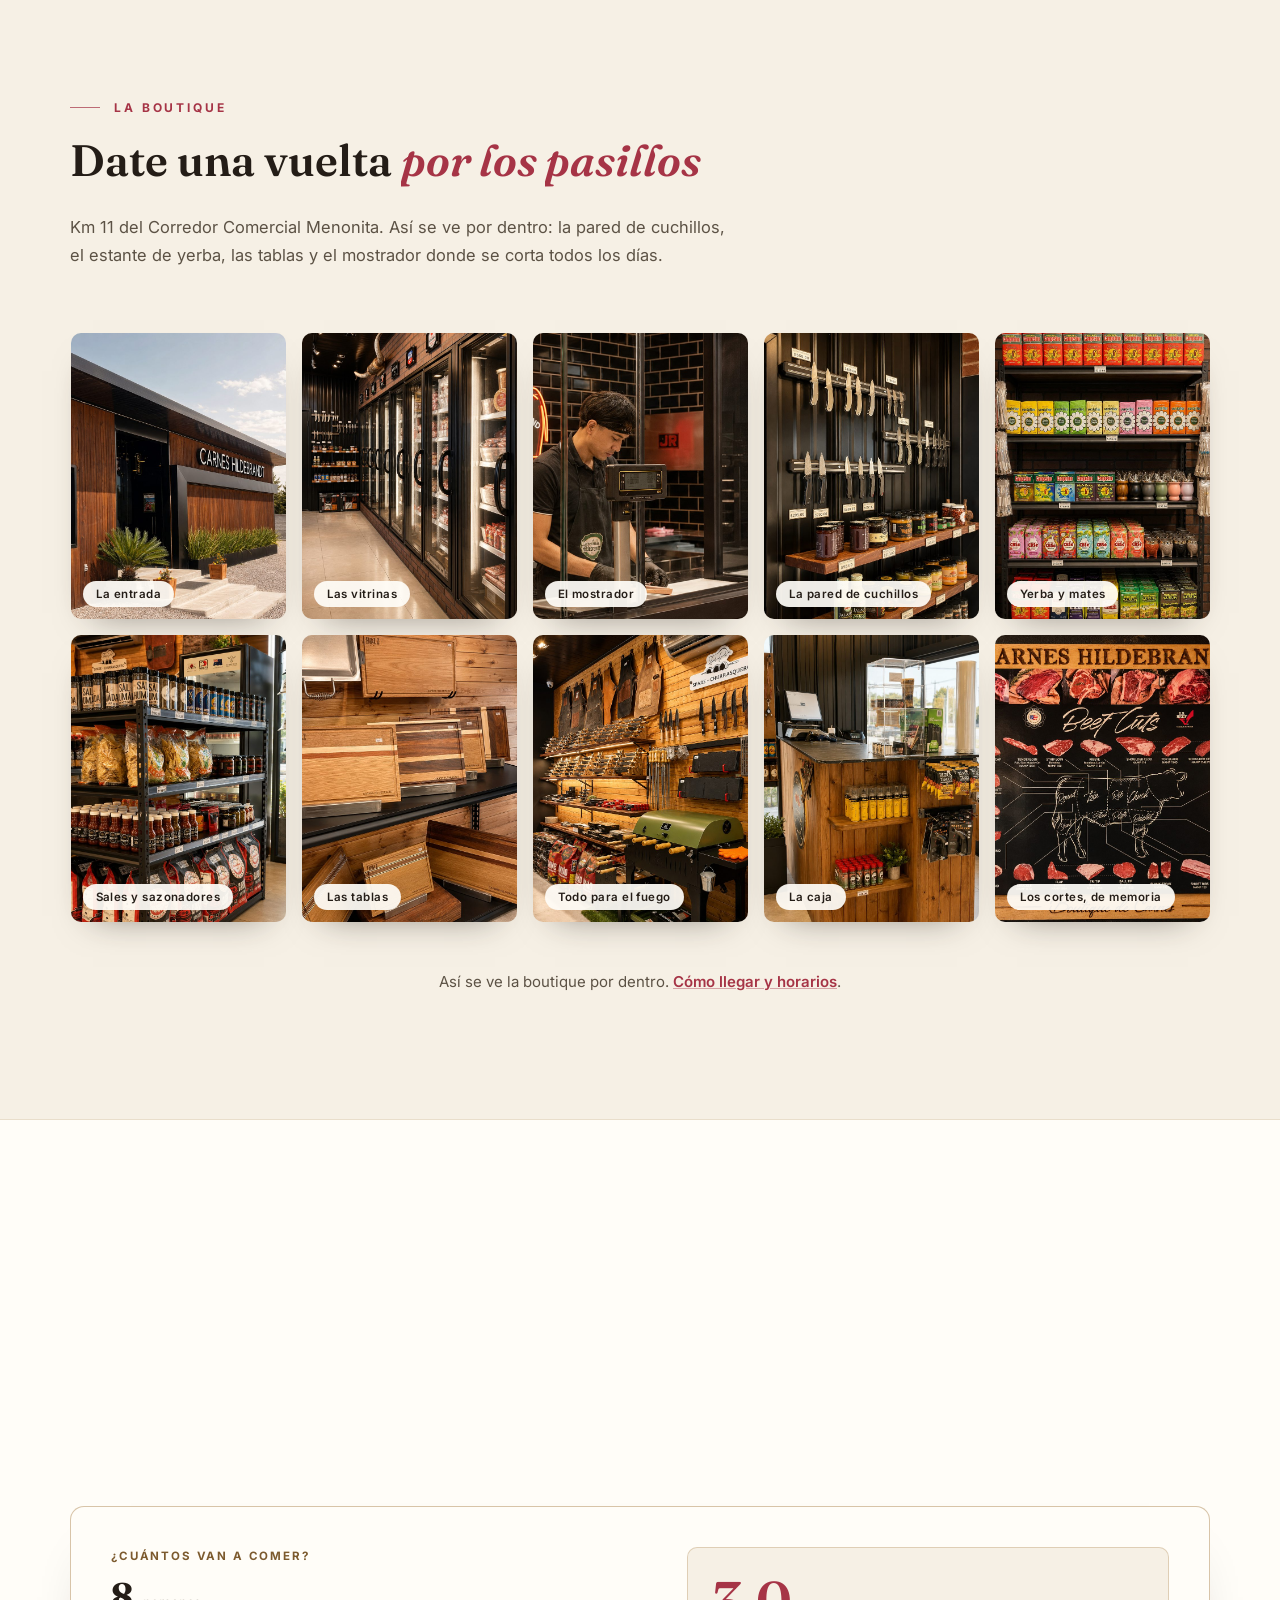
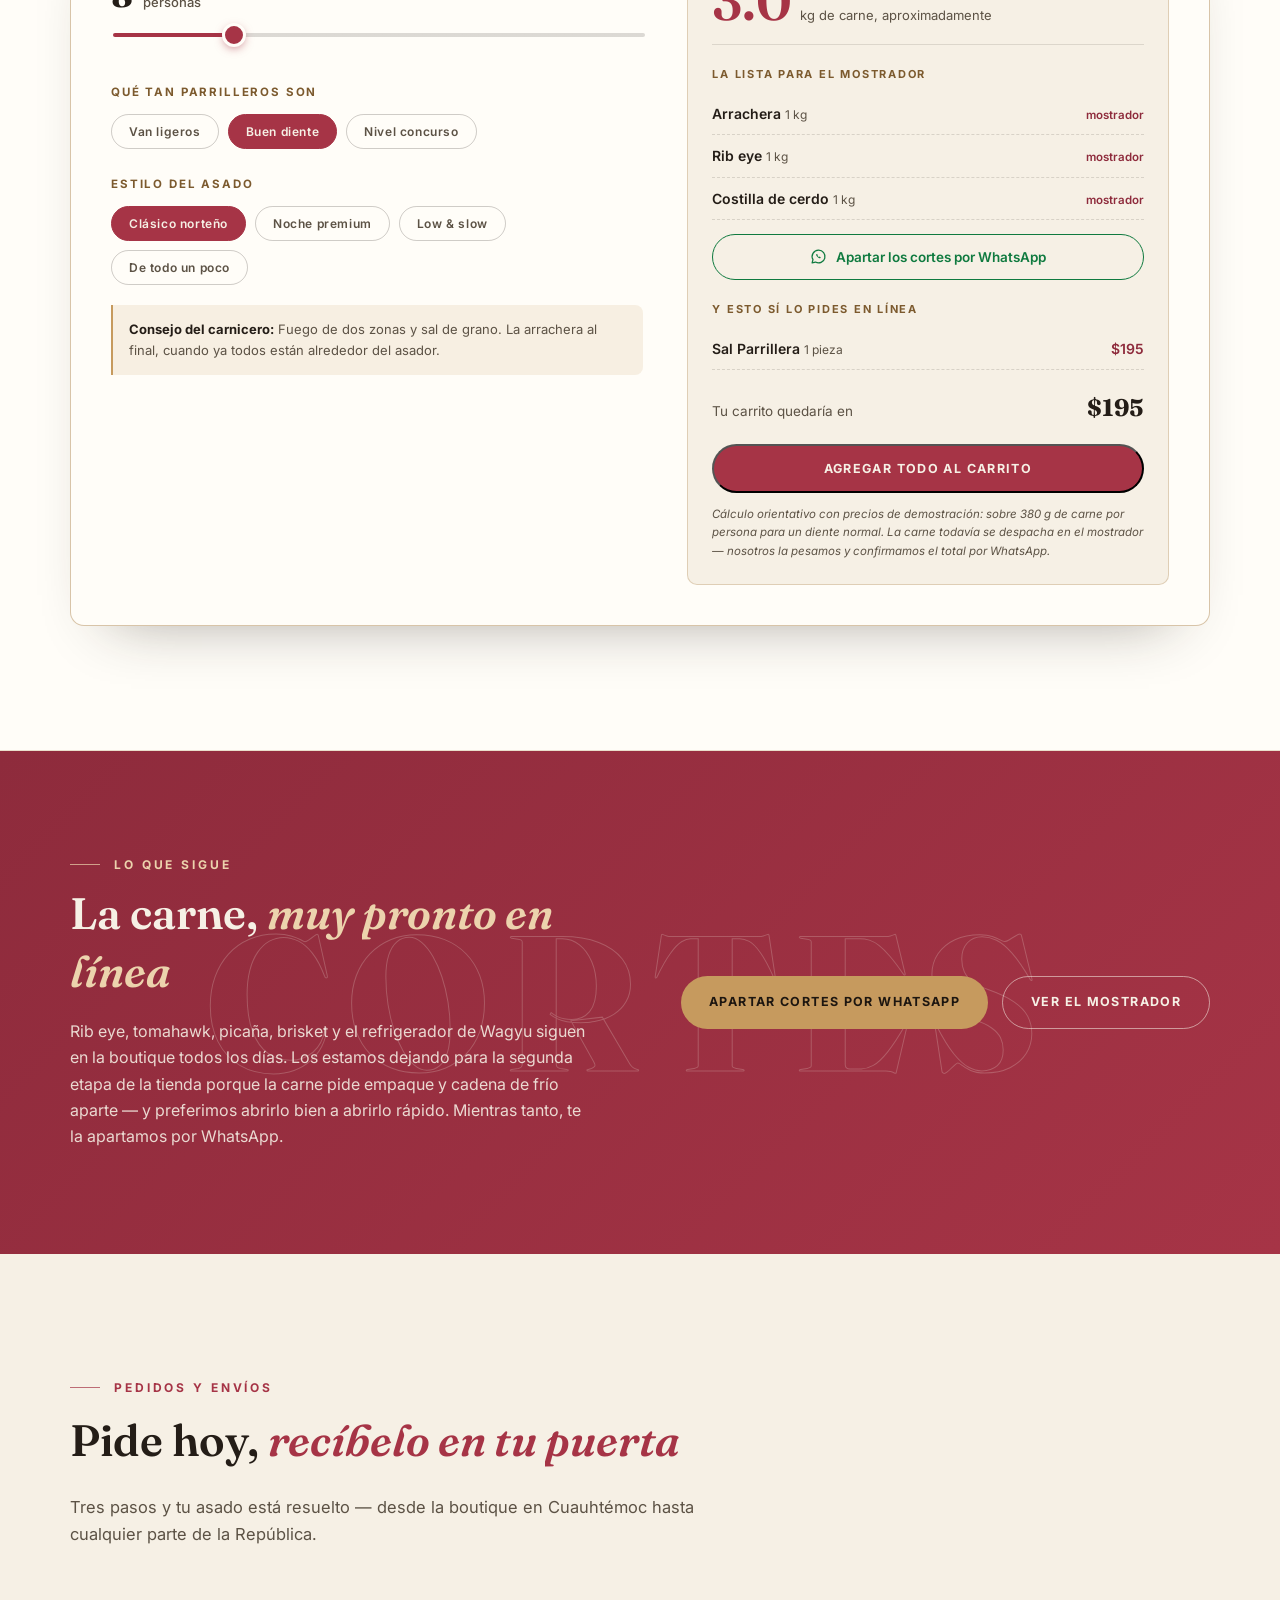
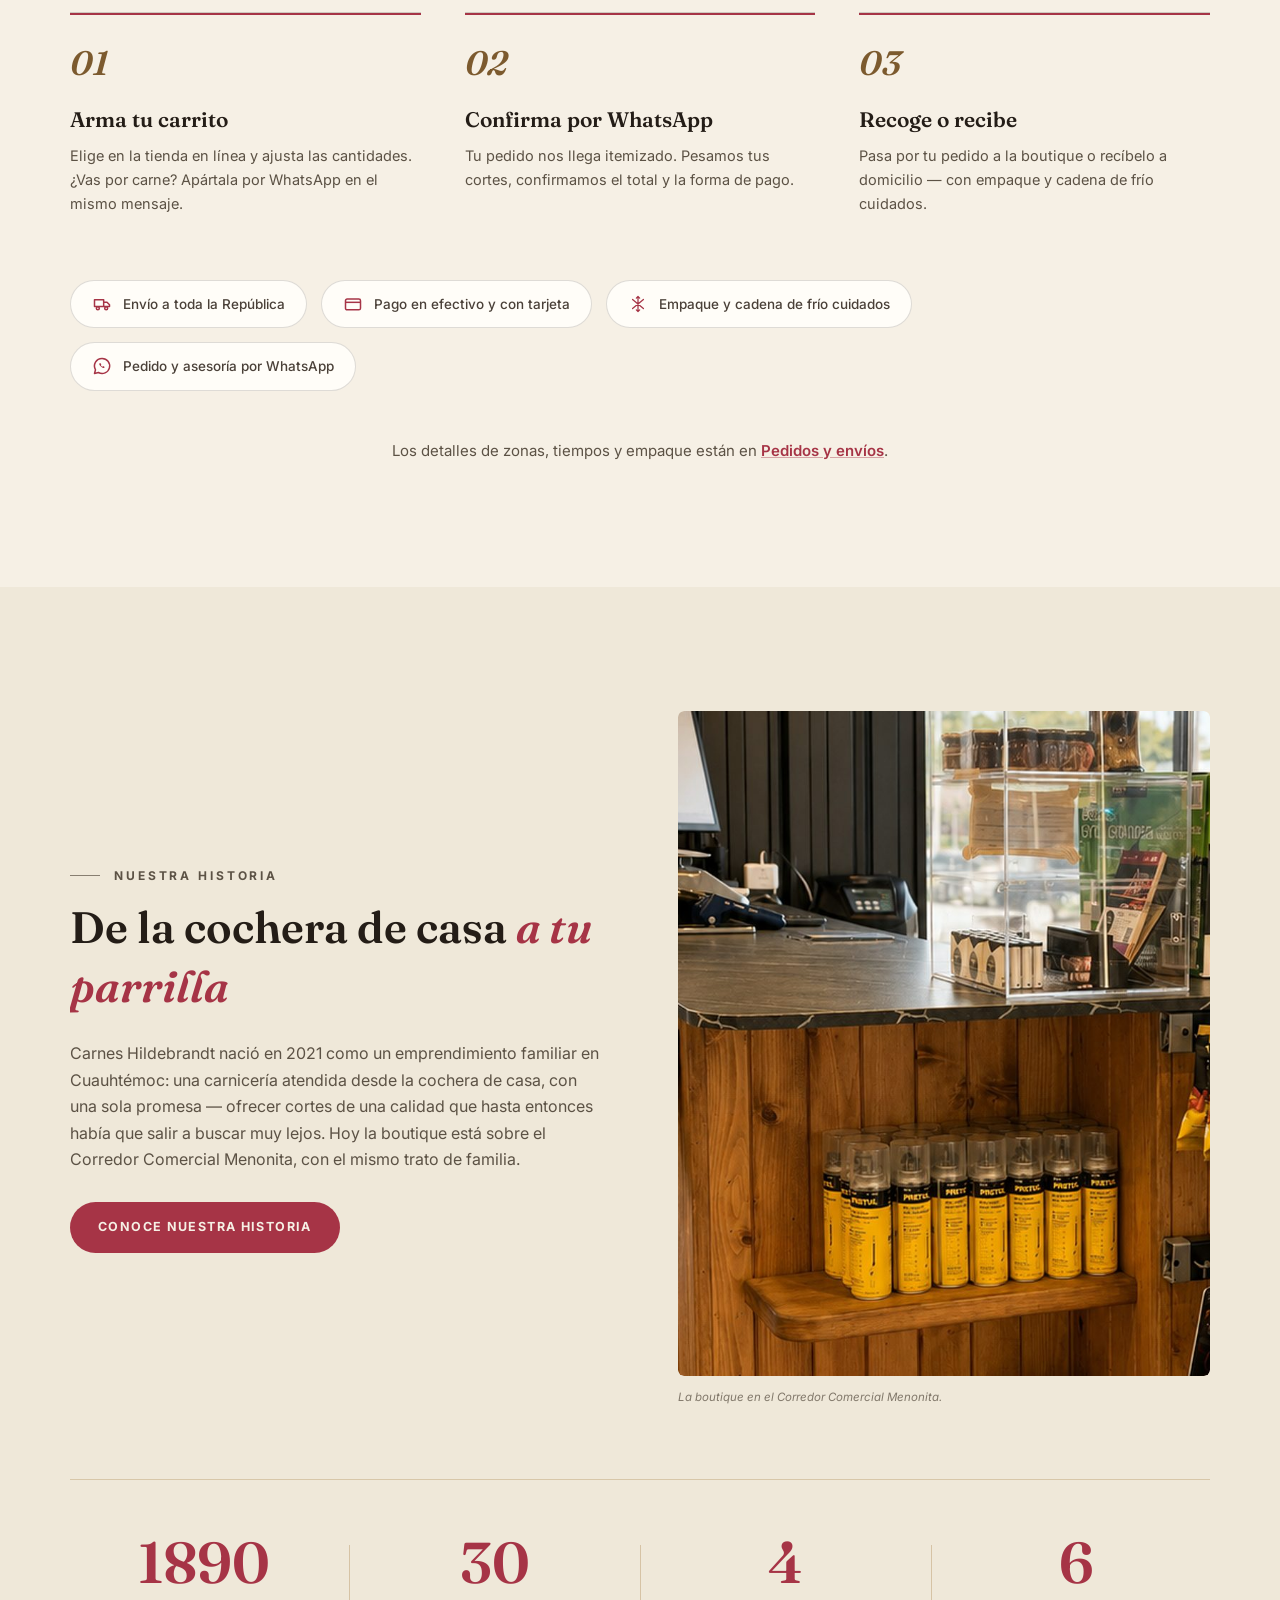
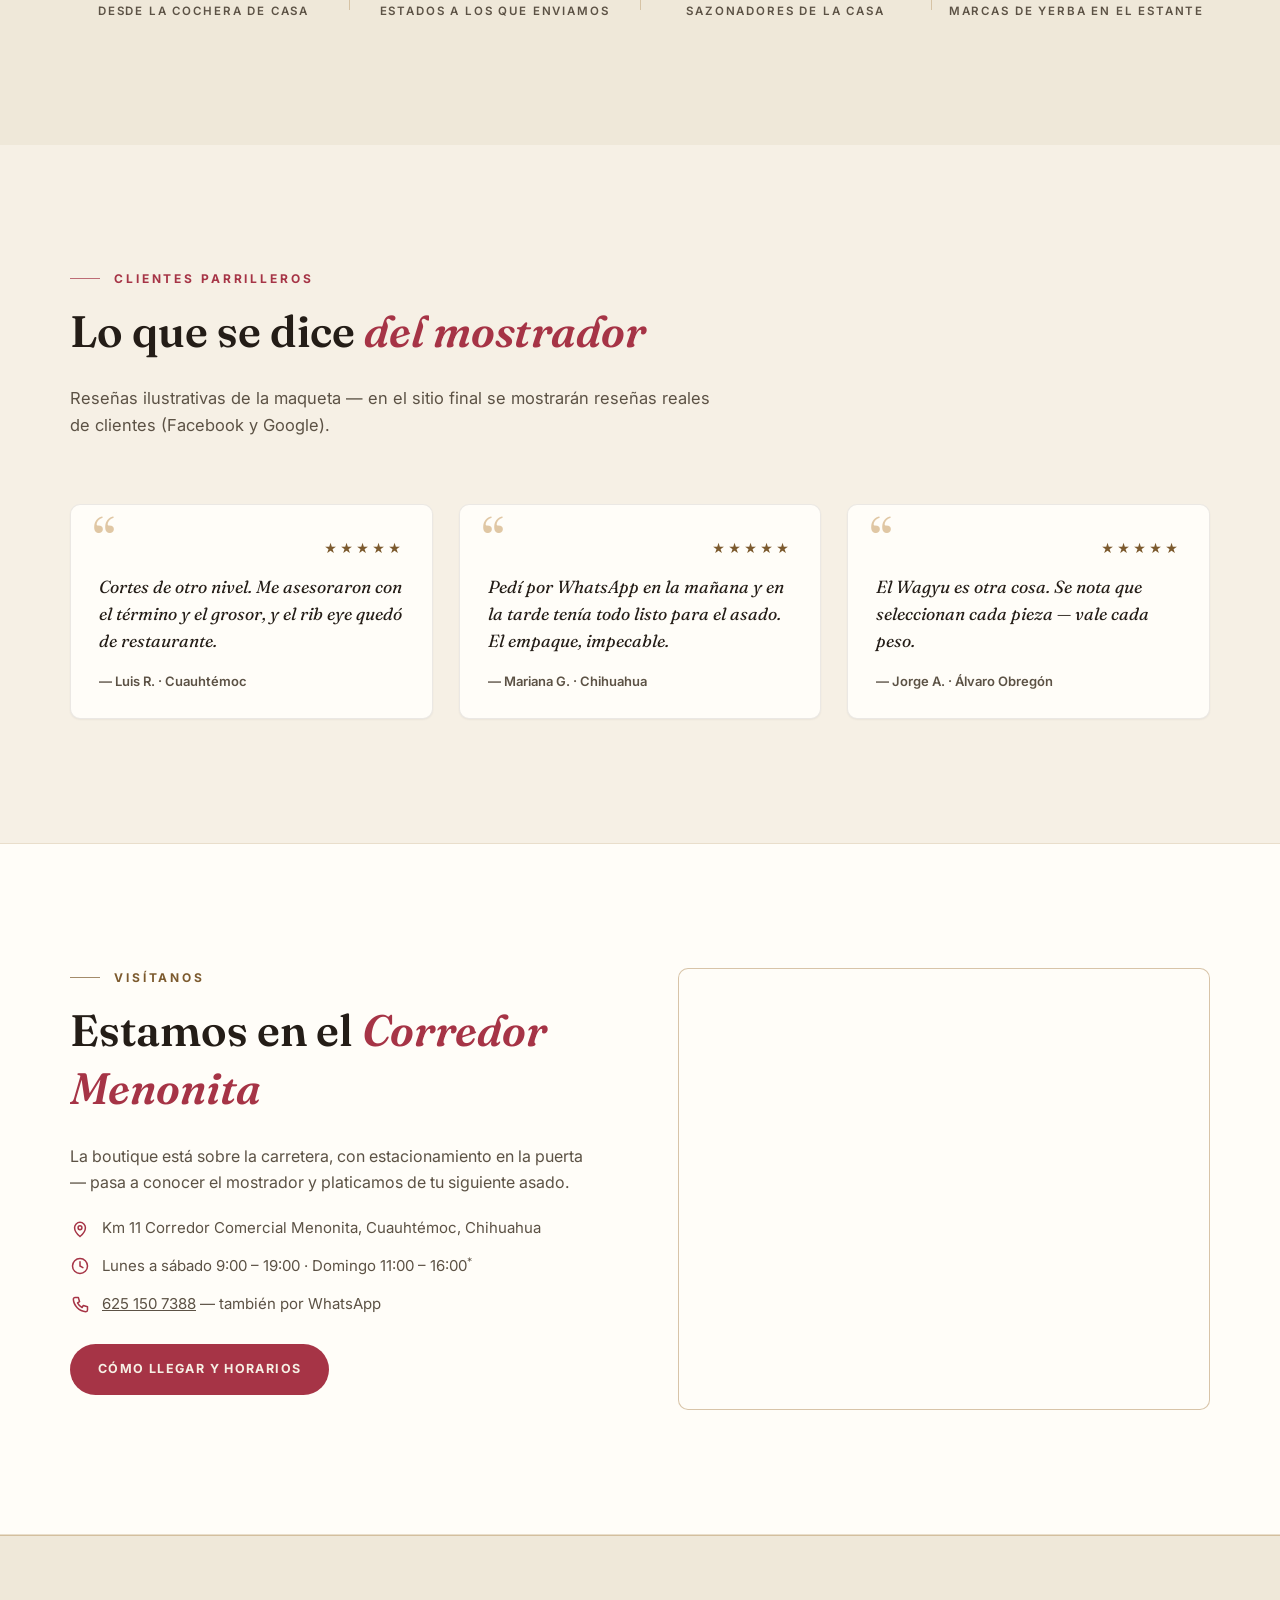
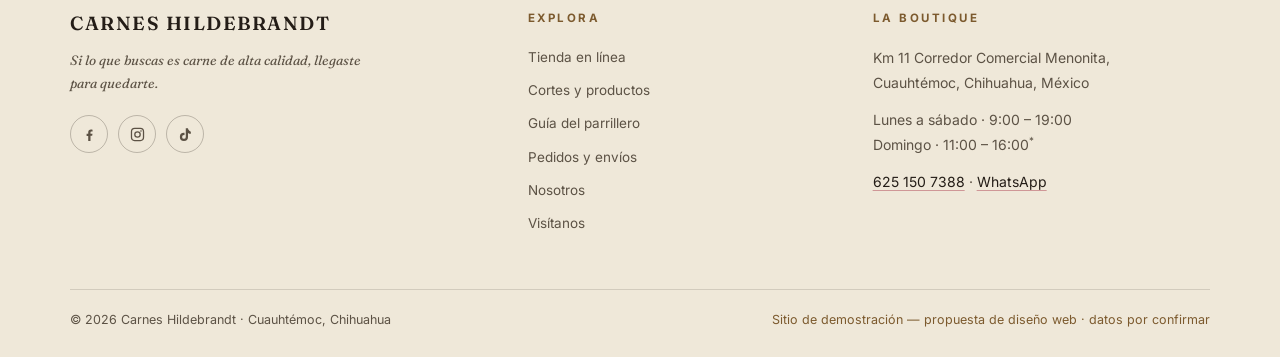
==== commit 42b1a5c6: "Lay the shop photos out as a mosaic; square photos and sizes in the sheet The photo strip on the hom" ====
--- a/index.html
+++ b/index.html
@@ -13,9 +13,9 @@
   <link rel="preconnect" href="https://fonts.googleapis.com">
   <link rel="preconnect" href="https://fonts.gstatic.com" crossorigin>
   <link href="https://fonts.googleapis.com/css2?family=Fraunces:ital,opsz,wght@0,9..144,400;0,9..144,600;0,9..144,700;1,9..144,400;1,9..144,600&family=Inter:wght@400;500;600;700&display=swap" rel="stylesheet">
-  <link rel="stylesheet" href="styles.css?v=10">
-  <link rel="stylesheet" href="store.css?v=10">
-  <link rel="stylesheet" href="fx.css?v=10">
+  <link rel="stylesheet" href="styles.css?v=11">
+  <link rel="stylesheet" href="store.css?v=11">
+  <link rel="stylesheet" href="fx.css?v=11">
 </head>
 <body data-page="inicio">
 
@@ -165,7 +165,7 @@
       </div>
     </section>
 
-    <!-- ======= ENTRA A LA TIENDA (tira de fotos del local) ======= -->
+    <!-- ======= ENTRA A LA TIENDA (mosaico de fotos del local) ======= -->
     <section class="section section-cream" id="local">
       <div class="container">
         <div class="section-head reveal">
@@ -176,9 +176,7 @@
             el estante de yerba, las tablas y el mostrador donde se corta todos los días.
           </p>
         </div>
-      </div>
-      <div class="walk reveal" tabindex="0" role="region" aria-label="Fotos de la boutique — desliza para ver más">
-        <div class="walk-track">
+        <div class="walk-grid">
           <figure class="walk-shot"><img src="fotos/local-entrada.jpg" alt="Entrada de la boutique con el letrero de abierto" loading="lazy"><figcaption>La entrada</figcaption></figure>
           <figure class="walk-shot"><img src="fotos/local-vitrinas.jpg" alt="Pasillo de vitrinas refrigeradas" loading="lazy"><figcaption>Las vitrinas</figcaption></figure>
           <figure class="walk-shot"><img src="fotos/local-corte.jpg" alt="Preparando un corte detrás del mostrador" loading="lazy"><figcaption>El mostrador</figcaption></figure>
@@ -190,8 +188,6 @@
           <figure class="walk-shot"><img src="fotos/local-caja.jpg" alt="Mostrador de caja de la boutique" loading="lazy"><figcaption>La caja</figcaption></figure>
           <figure class="walk-shot"><img src="fotos/local-poster.jpg" alt="Póster de cortes de res montado en la boutique" loading="lazy"><figcaption>Los cortes, de memoria</figcaption></figure>
         </div>
-      </div>
-      <div class="container">
         <p class="section-note reveal">
           Así se ve la boutique por dentro. <a href="contacto.html">Cómo llegar y horarios</a>.
         </p>
@@ -477,8 +473,8 @@
     <button id="demo-ribbon-close" aria-label="Cerrar aviso">×</button>
   </div>
 
-  <script src="main.js?v=10"></script>
-  <script src="store.js?v=10"></script>
-  <script src="fx.js?v=10"></script>
+  <script src="main.js?v=11"></script>
+  <script src="store.js?v=11"></script>
+  <script src="fx.js?v=11"></script>
 </body>
 </html>
--- a/styles.css
+++ b/styles.css
@@ -782,56 +782,46 @@
    RESEÑAS (maqueta — se reemplazan por reseñas reales)
    ============================================================ */
 /* ============================================================
-   TIRA "DATE UNA VUELTA" — fotos del local
-   Se sale del contenedor a propósito: la última foto queda
-   cortada por el borde para que se note que hay más.
-   ============================================================ */
-.walk {
-  /* El respiro de las orillas. Va aquí para que la tira y sus puntos de
-     anclaje midan lo mismo que el `padding-inline` del riel. */
-  --walk-gutter: max(4%, calc((100% - var(--container)) / 2));
-  overflow-x: auto;
-  /* Solo se mueve de lado. Sin esto el navegador calcula overflow-y
-     como `auto` (basta con que un eje no sea `visible`), la tira queda
-     con unos píxeles de juego vertical y en el celular se "despega"
-     al pasar el dedo.
-     Aquí iba además un `touch-action: pan-x` que hacía justo lo
-     contrario de lo que decía: al dedo que empezaba sobre una foto se
-     le prohibía el gesto vertical, así que la página se quedaba clavada
-     —y la tira ocupa el ancho completo, es fácil apoyar ahí el pulgar—.
-     Con `overflow-y: hidden` ya no hay juego vertical que corregir, así
-     que el gesto de arriba abajo vuelve a ser de la página. */
-  overflow-y: hidden;
-  /* `contain` frena el encadenado con la página, pero deja intacto el
-     rebote elástico del celular: de un empujón se arrastraba la tira un
-     buen tramo más allá de la última foto —pantalla vacía— y volvía
-     sola. `none` quita las dos cosas: la tira se planta en la última. */
-  overscroll-behavior-x: none;
-  /* Cada foto se ancla al borde de arranque y no al centro. Centrada, ni
-     la primera ni la última alcanzan nunca su anclaje —en las orillas
-     solo hay el respiro del contenedor—, así que el deslizamiento se
-     quedaba tironeando en las puntas. `scroll-padding` deja los anclajes
-     a plomo con el texto de la sección. */
-  scroll-snap-type: x proximity;
-  scroll-padding-inline: var(--walk-gutter);
-  -webkit-overflow-scrolling: touch;
-  scrollbar-width: thin;
-  scrollbar-color: rgba(169, 127, 69, .55) transparent;
-  padding-bottom: 14px;
-}
-.walk::-webkit-scrollbar { height: 6px; }
-.walk::-webkit-scrollbar-track { background: rgba(36, 29, 23, .07); border-radius: 99px; }
-.walk::-webkit-scrollbar-thumb { background: rgba(169, 127, 69, .55); border-radius: 99px; }
-.walk-track {
+   MOSAICO "DATE UNA VUELTA" — fotos del local
+
+   Esto era una tira que se deslizaba de lado, y en el celular se
+   arrastraba muy por detrás de la última foto: quedaba media
+   pantalla en blanco antes de que rebotara. El rebote elástico de
+   un contenedor con scroll propio no se deja apagar en todos los
+   navegadores, así que ya no hay contenedor con scroll: las diez
+   fotos se ven de corrido y no queda nada que arrastrar.
+
+   Es un flex y no un grid a propósito. Con `justify-content: center`,
+   el renglón que queda incompleto —tres columnas y diez fotos— se
+   acomoda centrado en vez de dejar un hueco a la derecha.
+   ============================================================ */
+.walk-grid {
   display: flex;
-  gap: 16px;
-  width: max-content;
-  padding-inline: var(--walk-gutter);
+  flex-wrap: wrap;
+  justify-content: center;
+  gap: 14px;
 }
 .walk-shot {
   position: relative;
-  flex: 0 0 clamp(190px, 22vw, 258px);
-  scroll-snap-align: start;
+  flex: 0 1 calc(50% - 7px);
+}
+/* Dos columnas en el celular dejan la foto angosta: el rótulo baja de
+   tamaño para seguir cabiendo en un renglón. */
+@media (max-width: 639px) {
+  .walk-shot figcaption {
+    left: 9px;
+    bottom: 9px;
+    padding: 5px 10px;
+    font-size: 10.5px;
+    letter-spacing: .02em;
+  }
+}
+@media (min-width: 640px) {
+  .walk-grid { gap: 16px; }
+  .walk-shot { flex-basis: calc(33.333% - 11px); }
+}
+@media (min-width: 1000px) {
+  .walk-shot { flex-basis: calc(20% - 13px); }
 }
 .walk-shot img {
   width: 100%;
@@ -845,7 +835,13 @@
   position: absolute;
   left: 12px;
   bottom: 12px;
+  /* En la tira las fotos eran más anchas y el rótulo siempre cabía. En
+     el mosaico las columnas se angostan y "Sales y sazonadores" se salía
+     de su foto: aquí se le pone el ancho de la foto como techo y, si no
+     alcanza, parte en dos renglones. */
+  max-width: calc(100% - 24px);
   padding: 6px 13px;
+  line-height: 1.25;
   background: rgba(255, 253, 248, .93);
   border-radius: 999px;
   font-size: 11.5px;
--- a/store.css
+++ b/store.css
@@ -644,6 +644,47 @@
 .pv-price span { font-size: 12.5px; font-weight: 500; color: var(--text-mut); }
 /* Sin precio que gritar, el renglón baja de tamaño y cabe en una línea */
 .pv-price.p-price-soon { font-size: 17px; color: var(--text-dark); }
+/* Presentaciones (frasco / bolsa de recarga). Cada botón trae su propio
+   precio: el cambio de tamaño es un cambio de precio, y verlo antes de
+   elegir evita la sorpresa al llegar al carrito. */
+.pv-sizes {
+  display: flex;
+  flex-wrap: wrap;
+  gap: 8px;
+  margin: -4px 0 18px;
+}
+.pv-sizes[hidden] { display: none; }
+.pv-size {
+  flex: 1 1 auto;
+  display: flex;
+  flex-direction: column;
+  gap: 2px;
+  padding: 9px 14px;
+  background: #fff;
+  border: 1px solid rgba(36, 29, 23, .22);
+  border-radius: 10px;
+  font-family: var(--font-body);
+  text-align: left;
+  cursor: pointer;
+  transition: border-color .2s, background .2s;
+}
+.pv-size:hover { border-color: var(--gold); }
+.pv-size.on {
+  border-color: var(--red);
+  background: rgba(155, 34, 38, .06);
+}
+.pv-size-name {
+  font-size: 12.5px;
+  font-weight: 600;
+  color: var(--text-dark);
+}
+.pv-size-price {
+  font-size: 12px;
+  font-weight: 700;
+  color: var(--text-mut);
+}
+.pv-size.on .pv-size-price { color: var(--red-deep); }
+
 .pv-desc { font-size: 14.5px; line-height: 1.7; color: var(--text-mut); }
 .pv-cook {
   margin: 18px 0 22px;
@@ -669,31 +710,48 @@
 @media (max-width: 780px) {
   /* La foto arriba y el texto ocupando lo que sobra: `minmax(0, 1fr)`
      deja que la fila encoja y aparezca el scroll. */
-  .pv { grid-template-columns: 1fr; grid-template-rows: auto minmax(0, 1fr); max-height: 90vh; }
-  /* La foto manda. Antes eran 210px recortados a `cover` y a los frascos
-     se les iba la tapa y media etiqueta; ahora entra completa y ocupa
-     casi todo el ancho de la ficha. Lo que sobre alrededor queda como
-     un paspartú del mismo color del papel de la casa. */
-  .pv-media { height: min(46vh, 370px); background: var(--bone); }
-  .pv-media > img { object-fit: contain; }
+  .pv {
+    /* Se le pone techo al ancho porque la foto es cuadrada: sin él, en una
+       tableta angosta el cuadro se comía la ficha entera y el texto
+       quedaba en una rendija. */
+    width: min(430px, 94vw);
+    grid-template-columns: 1fr;
+    grid-template-rows: min-content minmax(0, 1fr);
+    max-height: 90vh;
+  }
+  /* La foto manda, y el cuadro es exactamente 1:1 como las fotos del
+     catálogo: entra completa, de orilla a orilla y sin las dos franjas a
+     los lados que dejaba encajarla en una caja más ancha que ella. */
+  .pv-media { aspect-ratio: 1 / 1; height: auto; background: var(--bone); }
   /* Con menos alto para el texto, el bloque se compacta: así se alcanza
      a leer buena parte de la descripción de un vistazo y el resto rueda. */
   .pv-scroll { padding: 18px 22px 6px; }
   .pv-info h3 { margin: 8px 0 6px; }
   .pv-price { font-size: 19px; margin-bottom: 12px; }
   .pv-desc { font-size: 13.5px; line-height: 1.6; }
+  .pv-sizes { margin-bottom: 14px; }
+  .pv-size { padding: 8px 12px; }
   .pv-cook { margin: 14px 0 16px; padding: 12px 14px; }
   .pv-cook span { font-size: 12.5px; }
   .pv-foot { padding: 12px 22px 18px; }
 }
-/* Pantallas cortas: la foto cede altura. Con 46vh el texto se quedaba en
-   línea y media —ni el primer renglón completo— y la ficha parecía
-   trabada. Aquí la foto sigue entera, solo un poco más chica. */
+/* Pantallas cortas: el cuadro de la foto ata su alto al ancho de la ficha,
+   así que aquí lo que se recorta es el ancho — la foto sigue cuadrada y
+   entera, solo un poco más chica, y el texto recupera renglones. */
 @media (max-width: 780px) and (max-height: 730px) {
-  .pv { max-height: 94vh; }
-  .pv-media { height: 36vh; }
-  .pv-scroll { padding-top: 14px; }
+  .pv { width: min(300px, 88vw); max-height: 94vh; }
+  .pv-scroll { padding: 14px 18px 6px; }
+  .pv-foot { padding: 10px 18px 16px; }
   .pv-fine { font-size: 11px; }
+  /* Los dos botones se reparten el renglón en partes iguales en vez de
+     pedir su ancho natural. Con la ficha angosta ya no les alcanzaba y
+     se apilaban: el segundo quedaba medio tapado por el pie, que es el
+     peor lugar para esconder justamente la otra opción. */
+  .pv-sizes { gap: 6px; margin-bottom: 12px; }
+  .pv-size { flex: 1 1 0; min-width: 0; padding: 7px 9px; }
+  .pv-size-name { font-size: 11.5px; }
+  .pv-size-price { font-size: 11.5px; }
+  .pv-actions .p-add .p-add-tail { display: none; }
 }
 @media (max-width: 430px) {
   /* "Agregar al pedido" partía en dos renglones junto al contador, y ese
--- a/fx.css
+++ b/fx.css
@@ -727,6 +727,12 @@
   display: flex;
   align-items: center;
   gap: 12px;
+  /* `width` explícito y no el de por sí. Anclado en `left: 50%` y sin
+     ancho, al aviso solo le queda media pantalla para acomodarse, así
+     que con un nombre largo —"Sal Parrillera — recarga 1.5 kg"— se
+     encogía al ancho de la palabra más larga y se volvía una columna
+     altísima: con el borde redondo de 999px, un óvalo. */
+  width: max-content;
   max-width: min(400px, 90vw);
   padding: 12px 16px;
   background: var(--paper);
@@ -751,6 +757,7 @@
   color: #fff;
   font-size: 14px;
 }
+.fx-toast .tt { min-width: 0; }
 .fx-toast b { font-weight: 600; }
 .fx-toast button {
   margin-left: 4px;
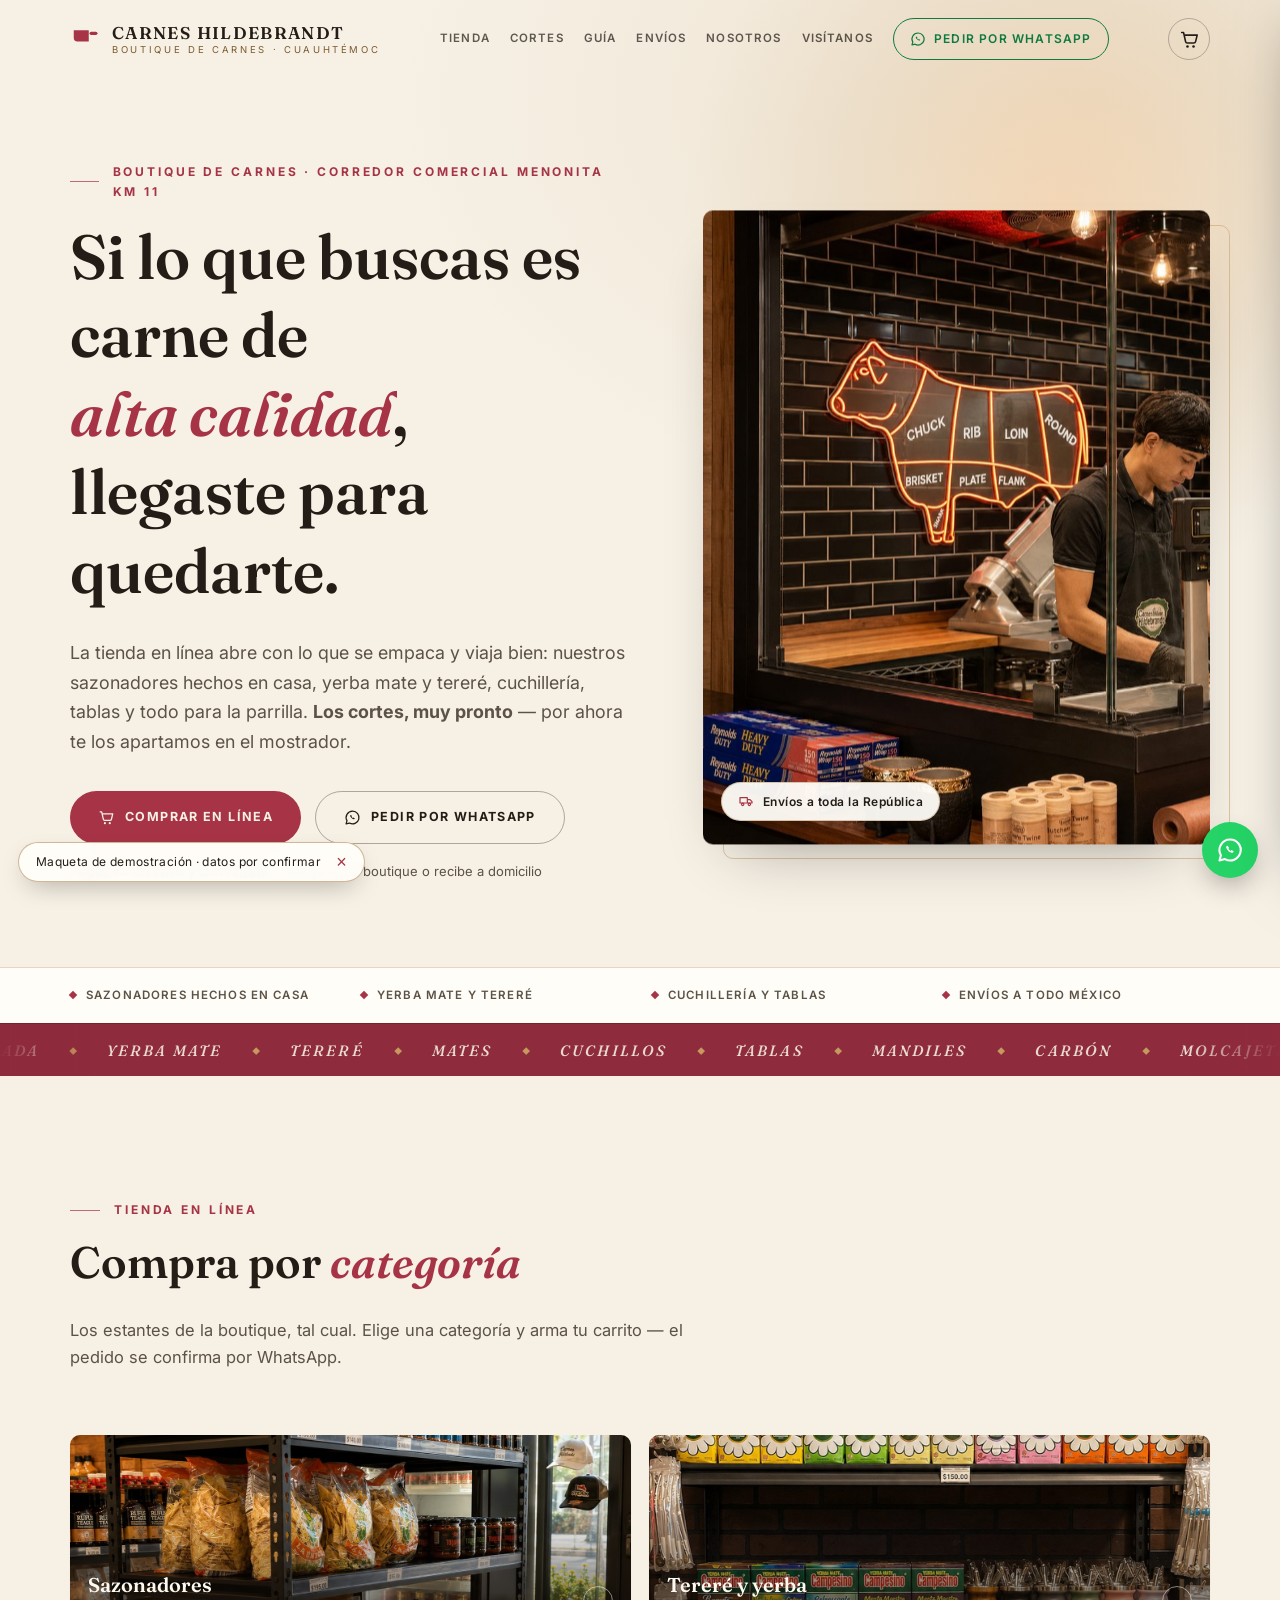
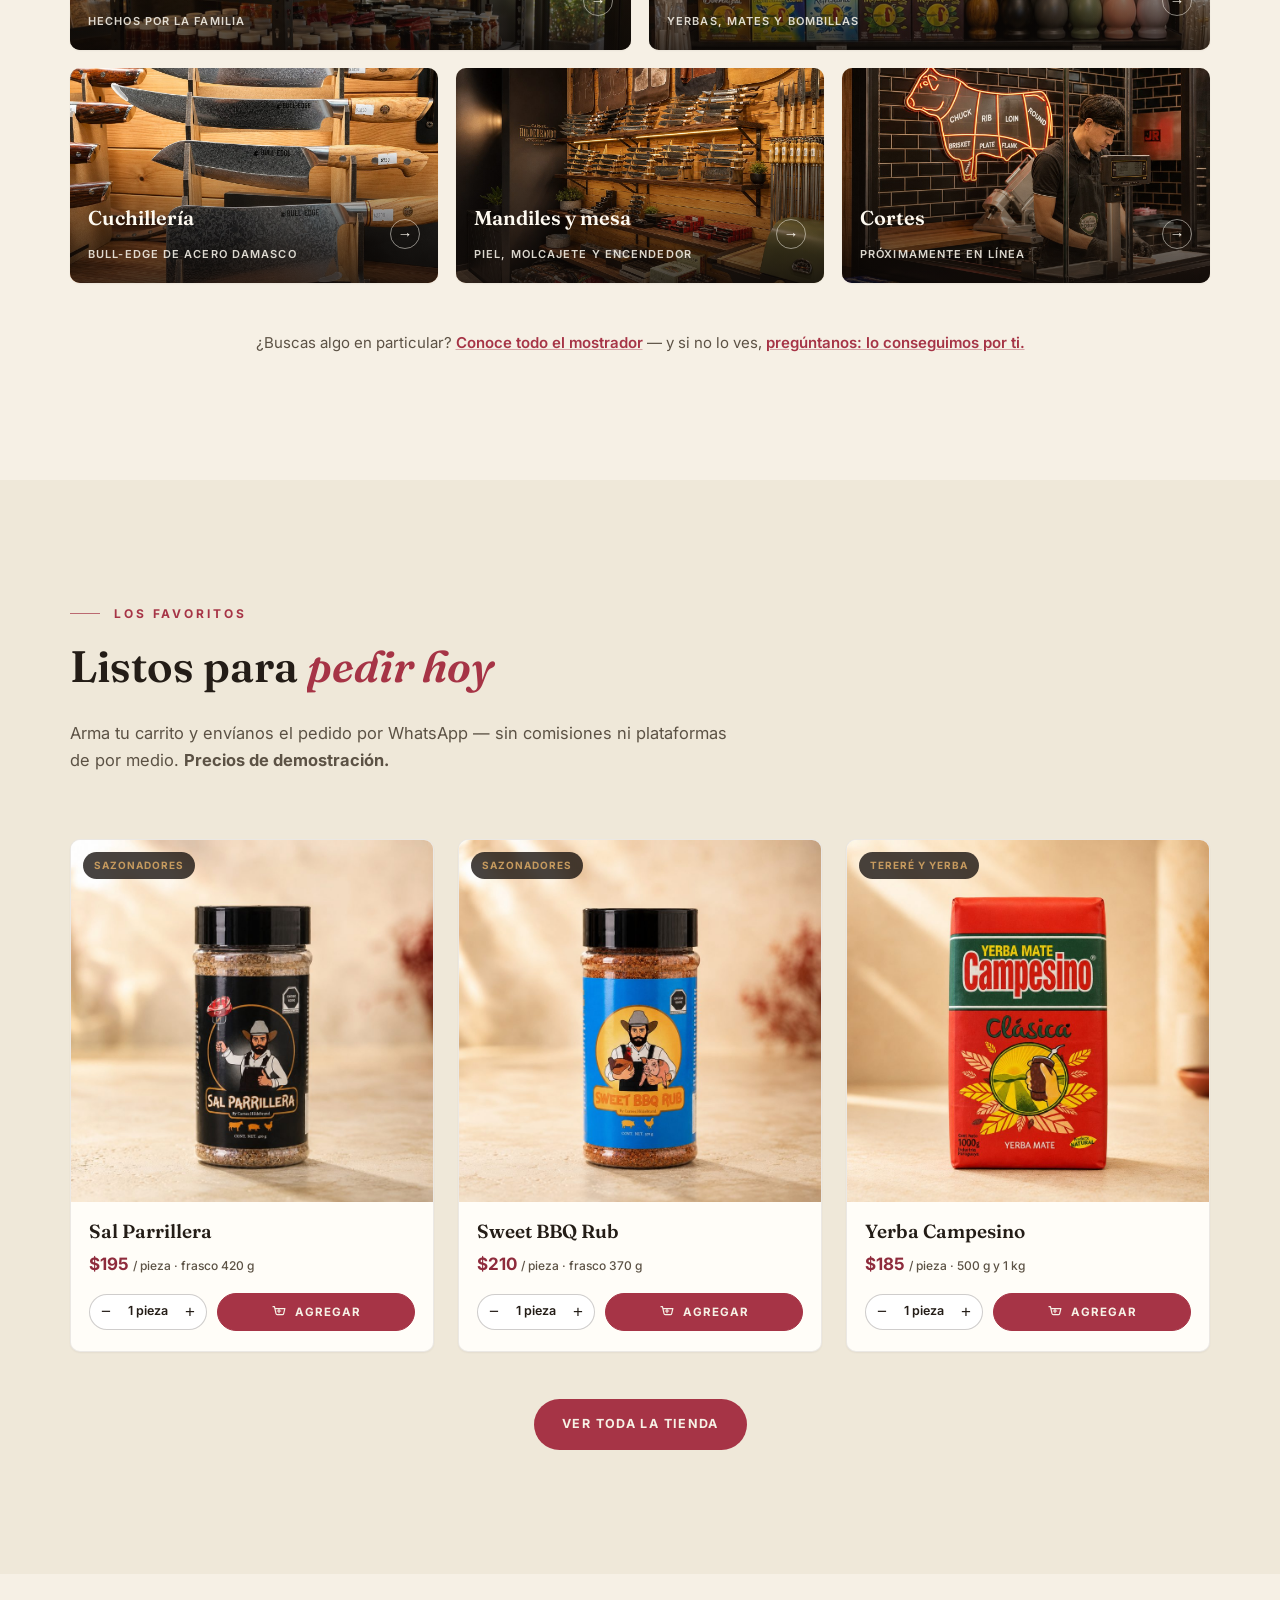
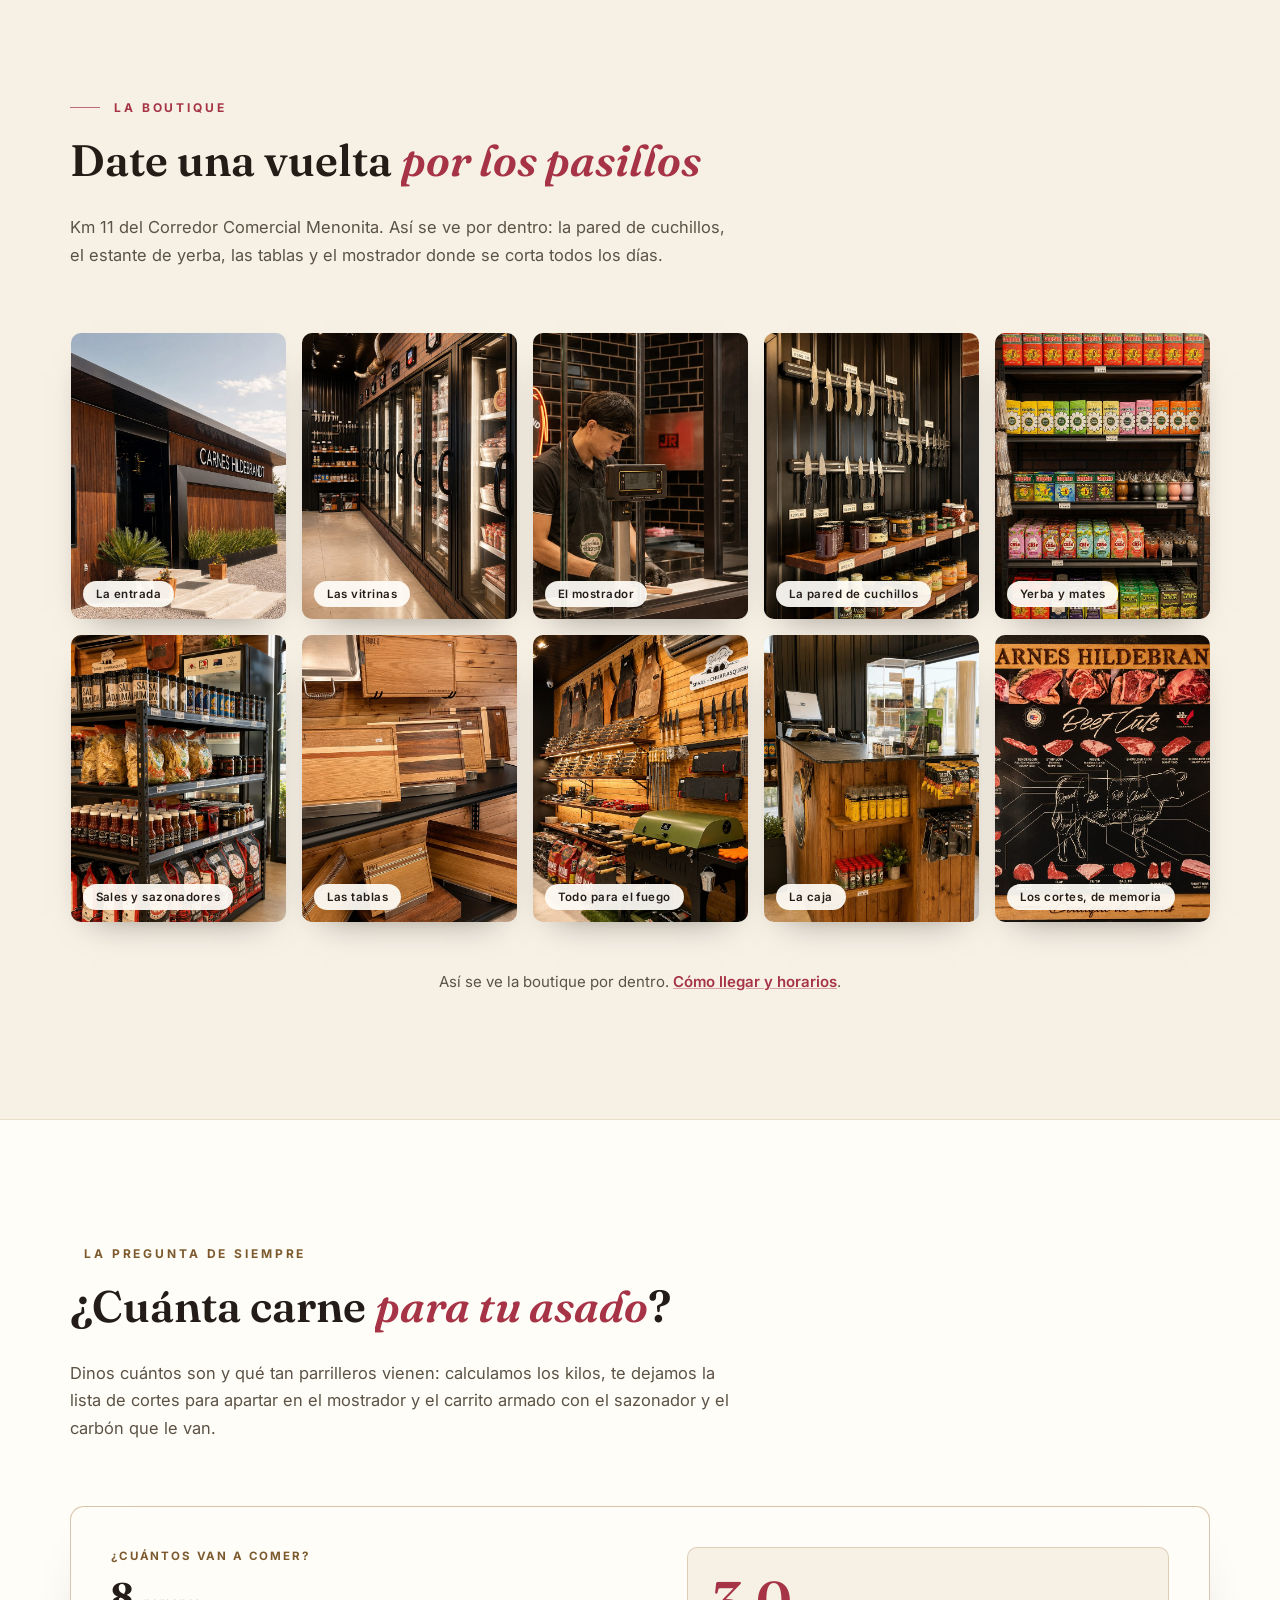
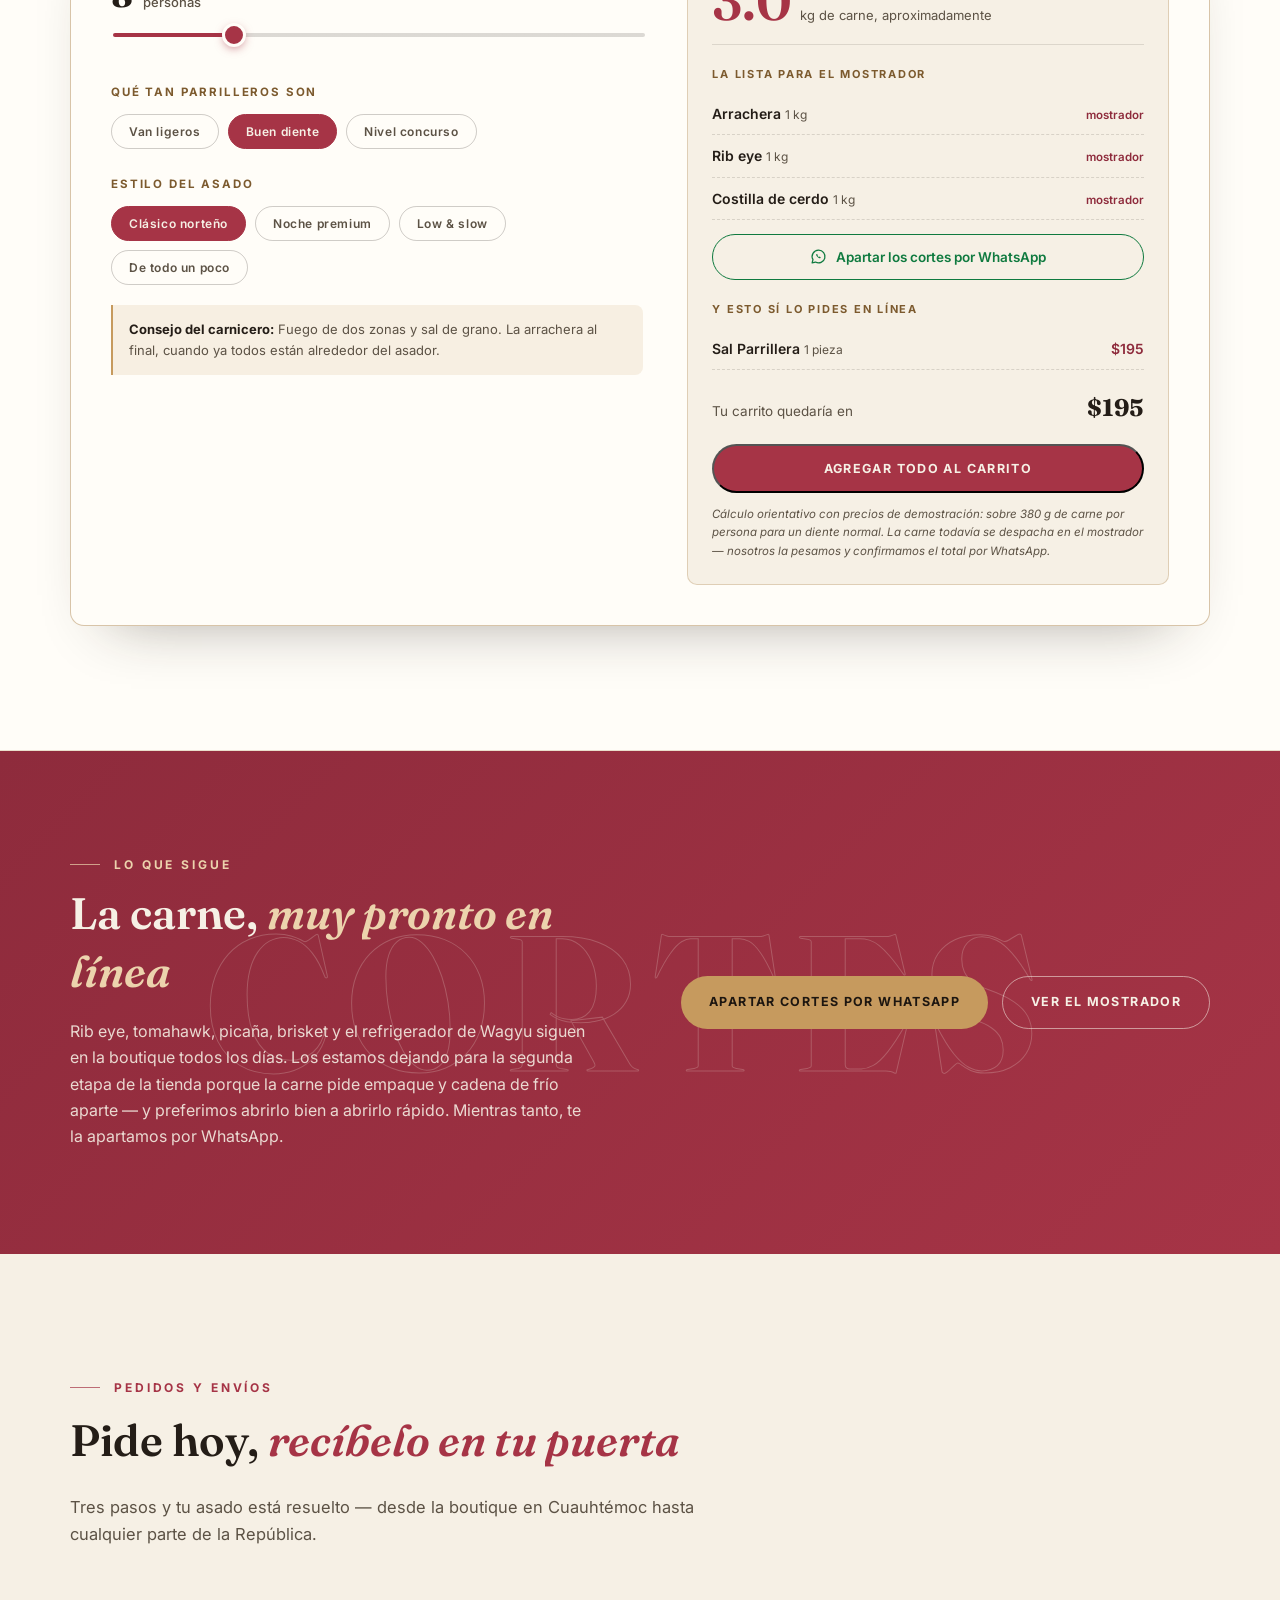
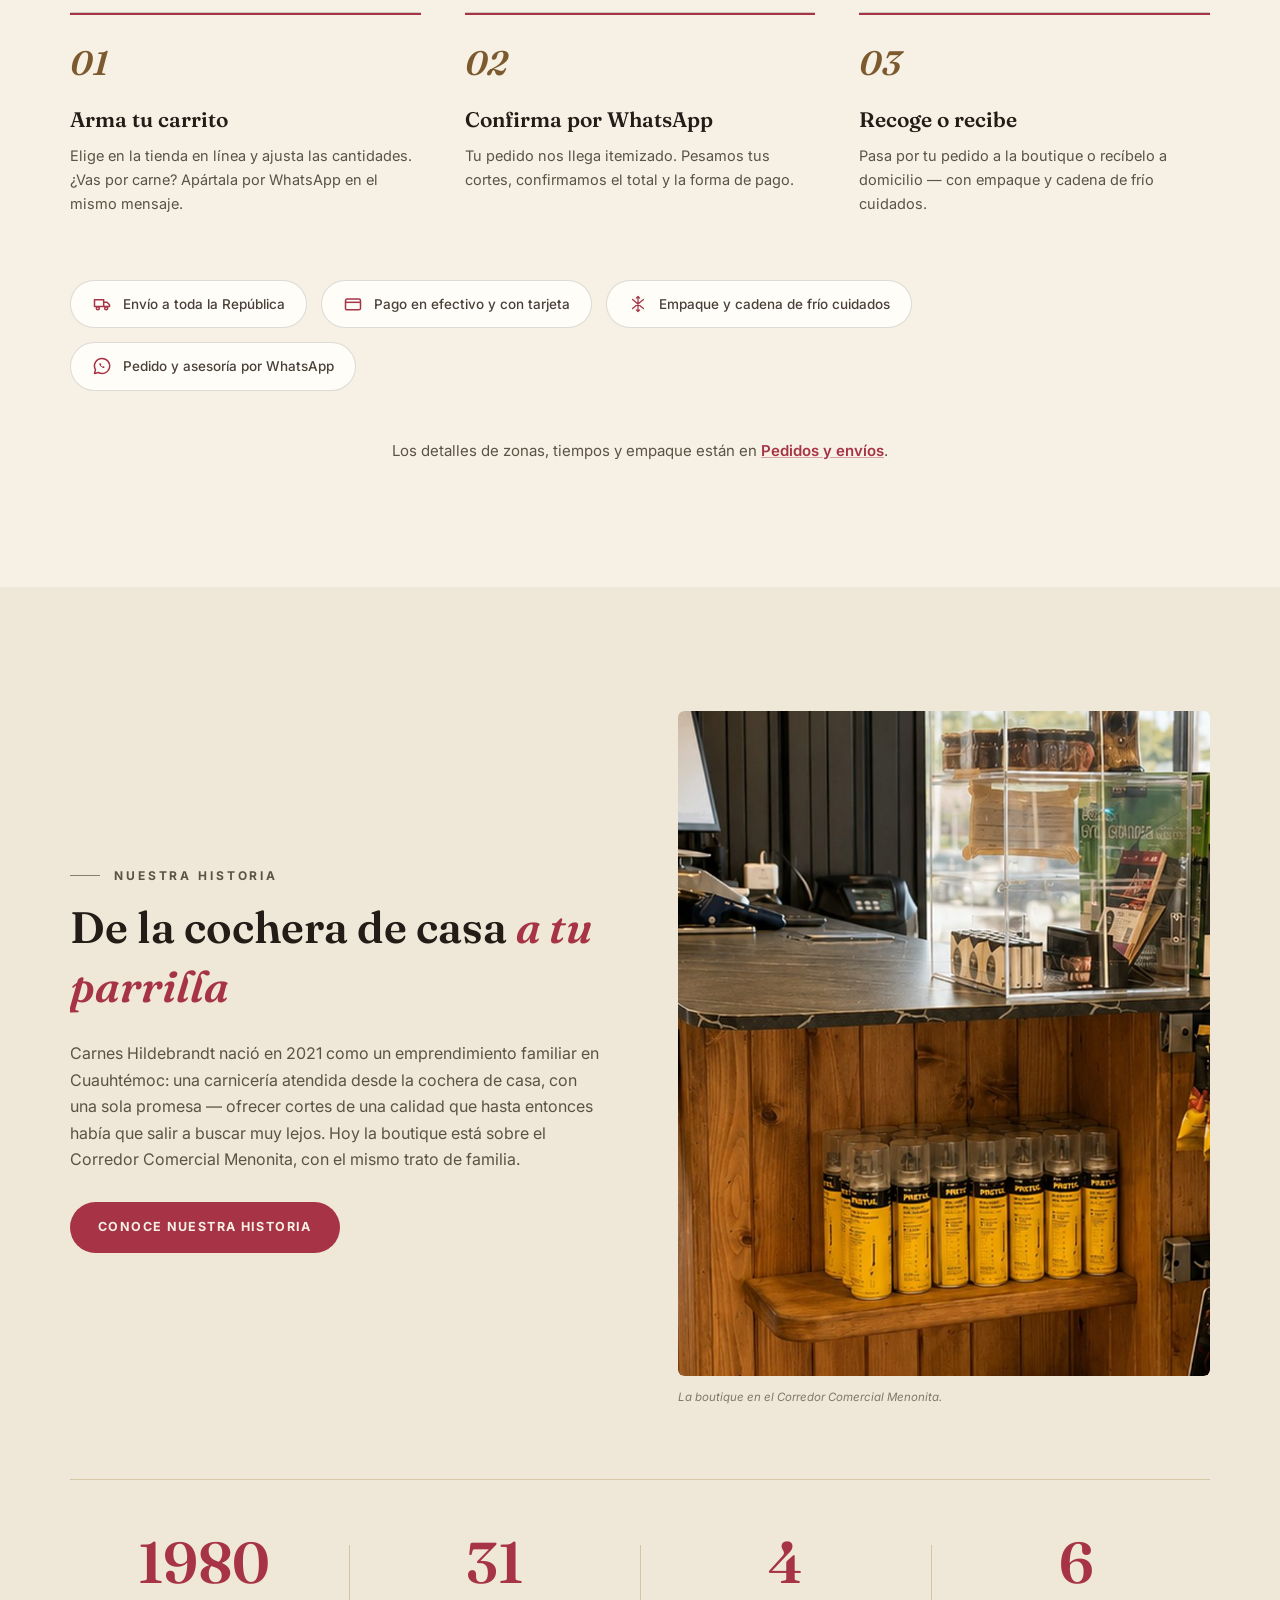
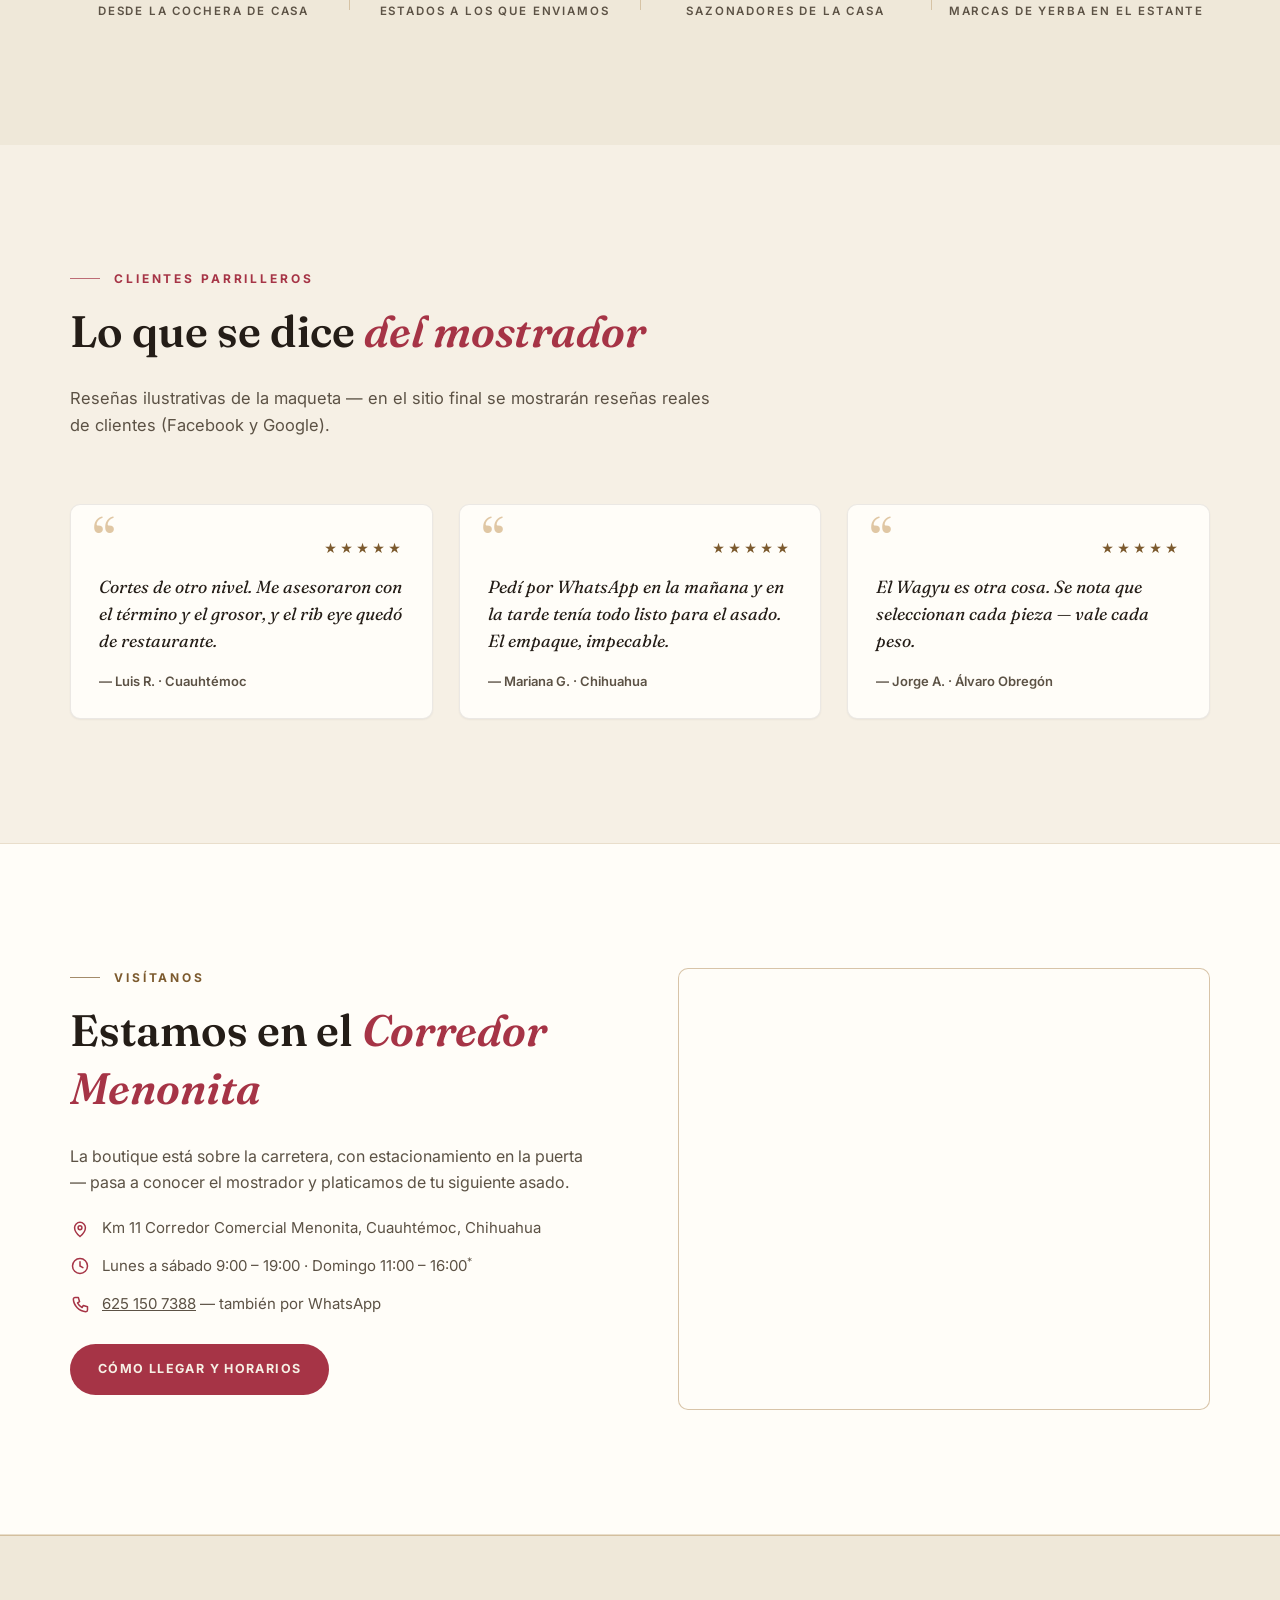
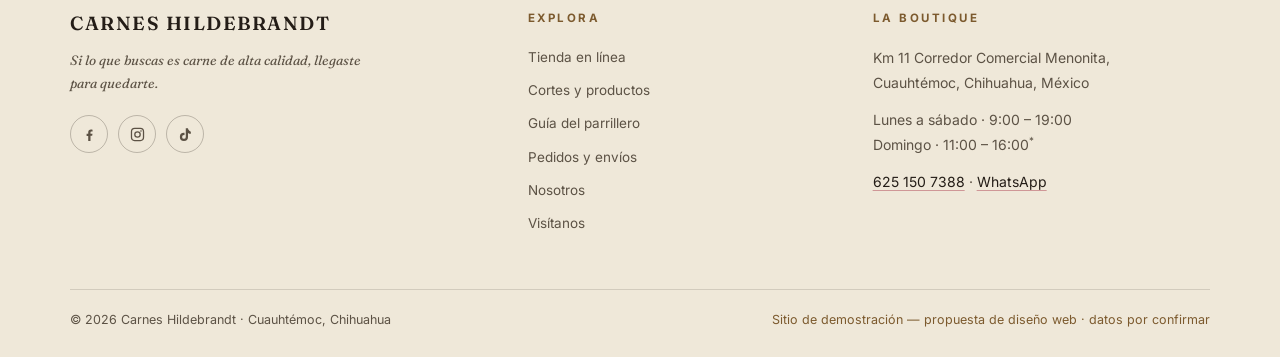
==== commit 17f82c37: "Bump the asset version to 12 so the last two fixes actually land The stylesheets and scripts are cac" ====
--- a/index.html
+++ b/index.html
@@ -13,9 +13,9 @@
   <link rel="preconnect" href="https://fonts.googleapis.com">
   <link rel="preconnect" href="https://fonts.gstatic.com" crossorigin>
   <link href="https://fonts.googleapis.com/css2?family=Fraunces:ital,opsz,wght@0,9..144,400;0,9..144,600;0,9..144,700;1,9..144,400;1,9..144,600&family=Inter:wght@400;500;600;700&display=swap" rel="stylesheet">
-  <link rel="stylesheet" href="styles.css?v=11">
-  <link rel="stylesheet" href="store.css?v=11">
-  <link rel="stylesheet" href="fx.css?v=11">
+  <link rel="stylesheet" href="styles.css?v=12">
+  <link rel="stylesheet" href="store.css?v=12">
+  <link rel="stylesheet" href="fx.css?v=12">
 </head>
 <body data-page="inicio">
 
@@ -473,8 +473,8 @@
     <button id="demo-ribbon-close" aria-label="Cerrar aviso">×</button>
   </div>
 
-  <script src="main.js?v=11"></script>
-  <script src="store.js?v=11"></script>
-  <script src="fx.js?v=11"></script>
+  <script src="main.js?v=12"></script>
+  <script src="store.js?v=12"></script>
+  <script src="fx.js?v=12"></script>
 </body>
 </html>
--- a/styles.css
+++ b/styles.css
@@ -401,6 +401,11 @@
   object-fit: cover;
   border-radius: 6px;
   background: #d8cdbb;
+}
+/* Fotos que se muestran enteras: el marco toma la proporción exacta del
+   archivo (--fit-ar), así no hay recorte ni franjas arriba o a los lados. */
+.frame.frame-fit img {
+  aspect-ratio: var(--fit-ar);
 }
 .frame::after {
   content: "";
--- a/store.css
+++ b/store.css
@@ -233,6 +233,8 @@
 /* Destacados del inicio: pocas tarjetas que llenan el ancho */
 .store-grid.featured { grid-template-columns: repeat(auto-fit, minmax(min(245px, 100%), 1fr)); }
 .p-card {
+  display: flex;
+  flex-direction: column;
   background: var(--paper);
   border: 1px solid rgba(36, 29, 23, .09);
   border-radius: 10px;
@@ -263,7 +265,12 @@
   -webkit-backdrop-filter: blur(4px);
   backdrop-filter: blur(4px);
 }
-.p-body { padding: 18px 18px 20px; }
+.p-body {
+  display: flex;
+  flex-direction: column;
+  flex: 1;
+  padding: 18px 18px 20px;
+}
 .p-body h3 {
   font-family: var(--font-display);
   font-weight: 600;
@@ -271,10 +278,15 @@
   line-height: 1.25;
   margin-bottom: 6px;
 }
+/* Precio y botones pegados al fondo de la tarjeta: con un nombre de dos
+   líneas el "Agregar" bajaba y dejaba de alinearse con el de las
+   tarjetas vecinas. El hueco que sobra se va entre el nombre y el
+   precio, así toda la fila cierra a la misma altura. */
 .p-price {
   font-size: 17px;
   font-weight: 700;
   color: var(--red-deep);
+  margin-top: auto;
   margin-bottom: 15px;
 }
 .p-price span { font-size: 12px; font-weight: 500; color: var(--text-mut); }
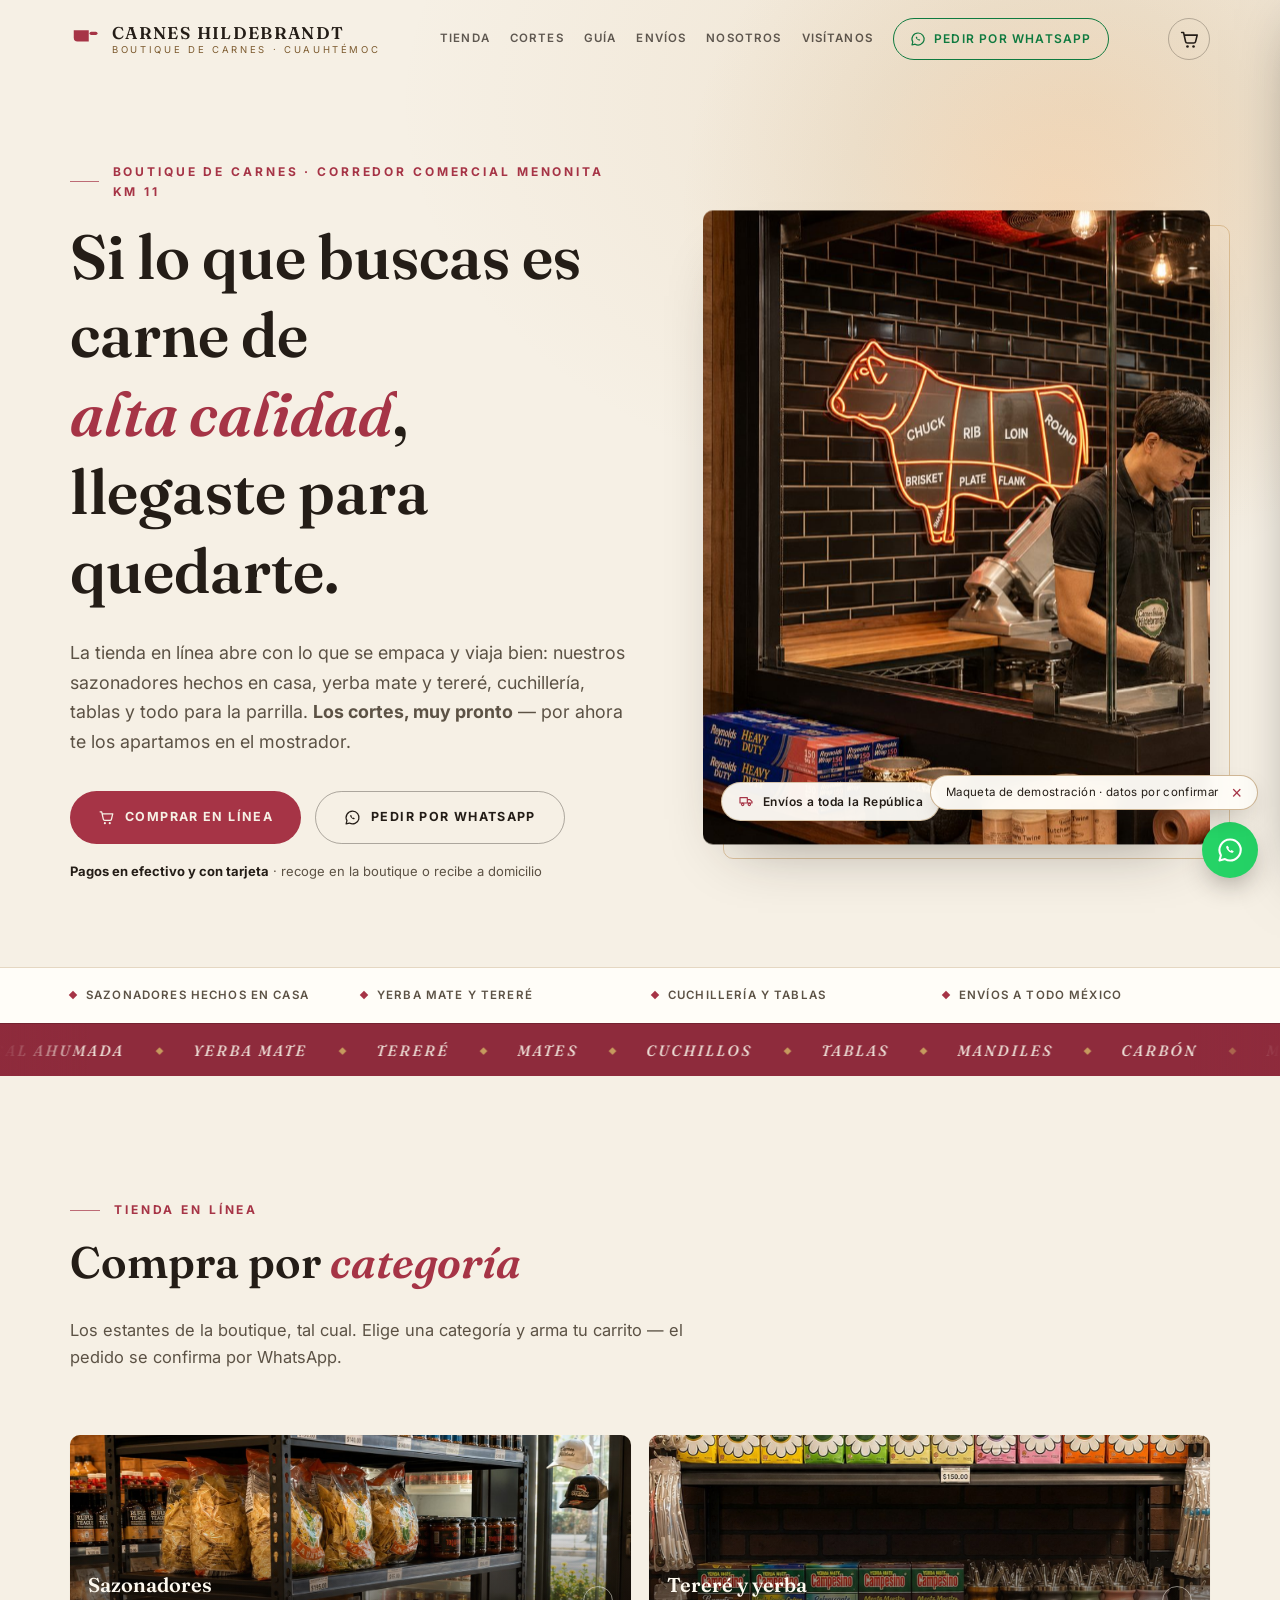
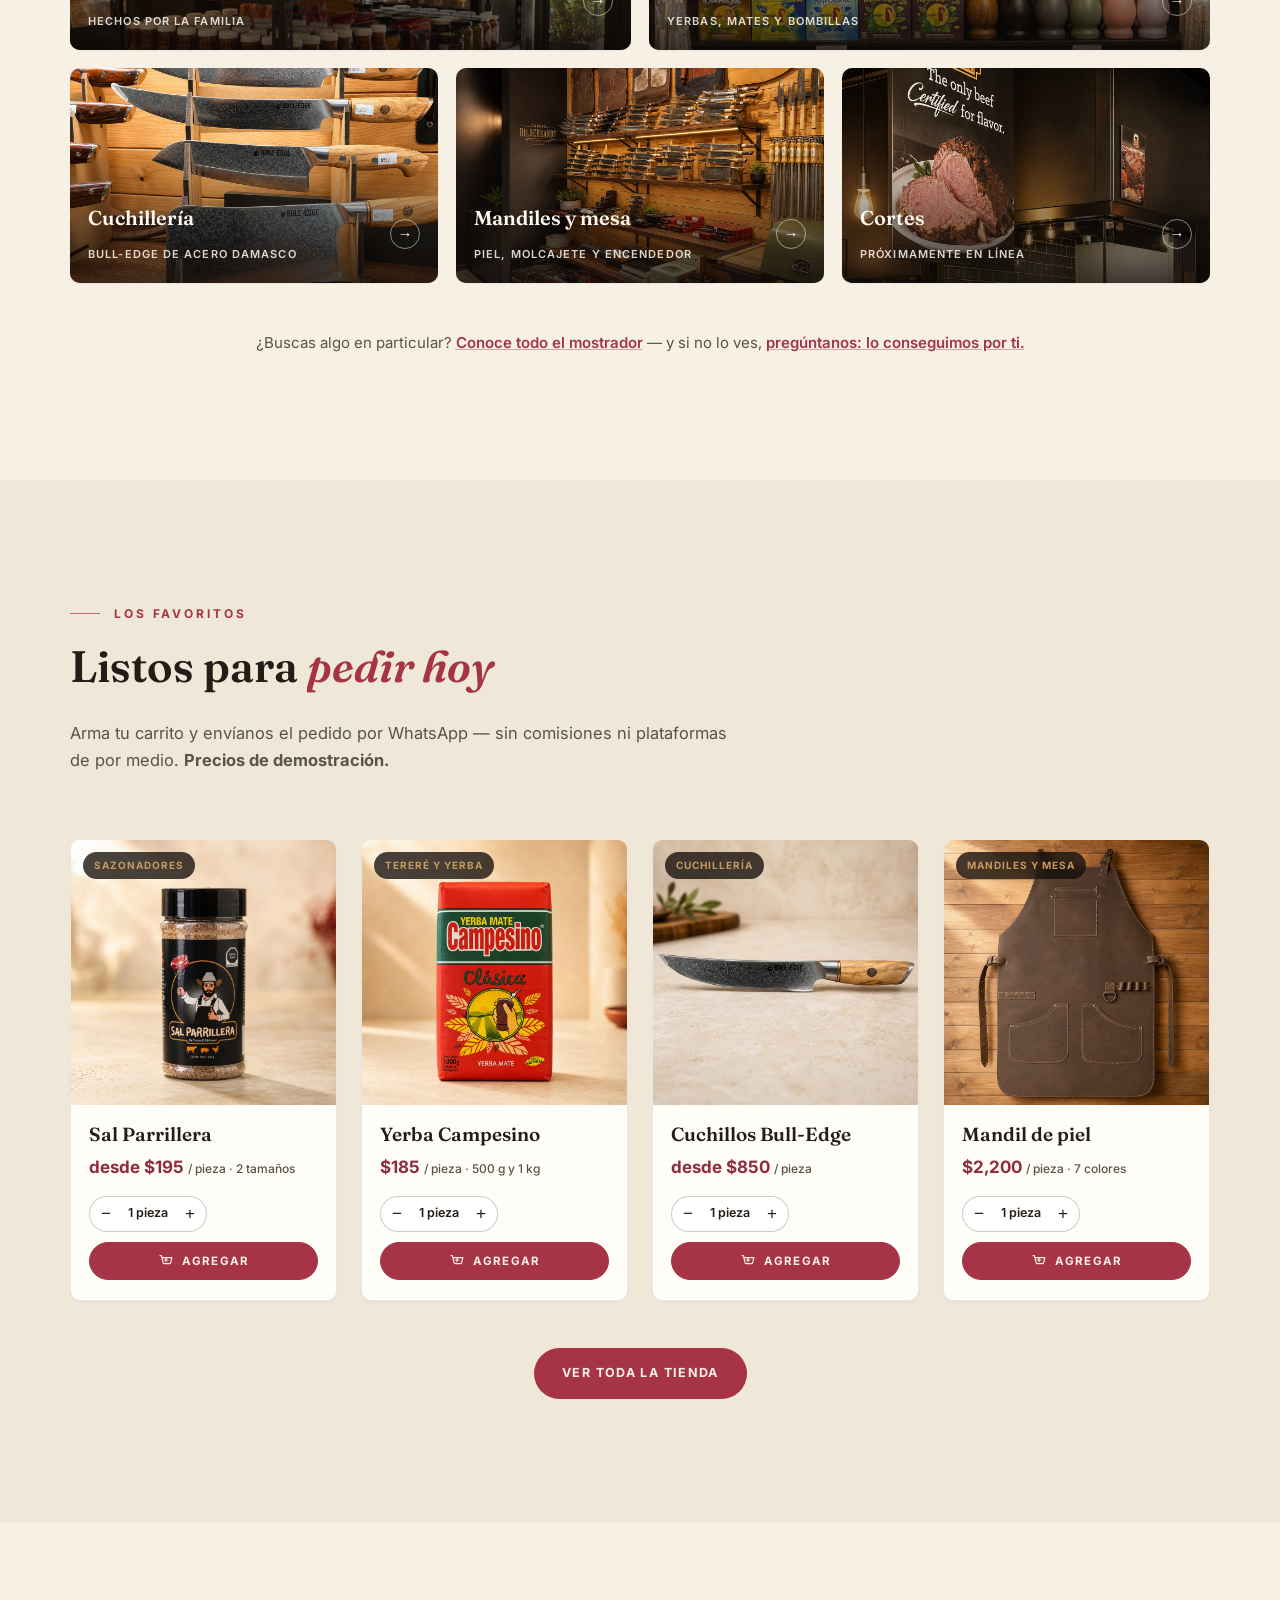
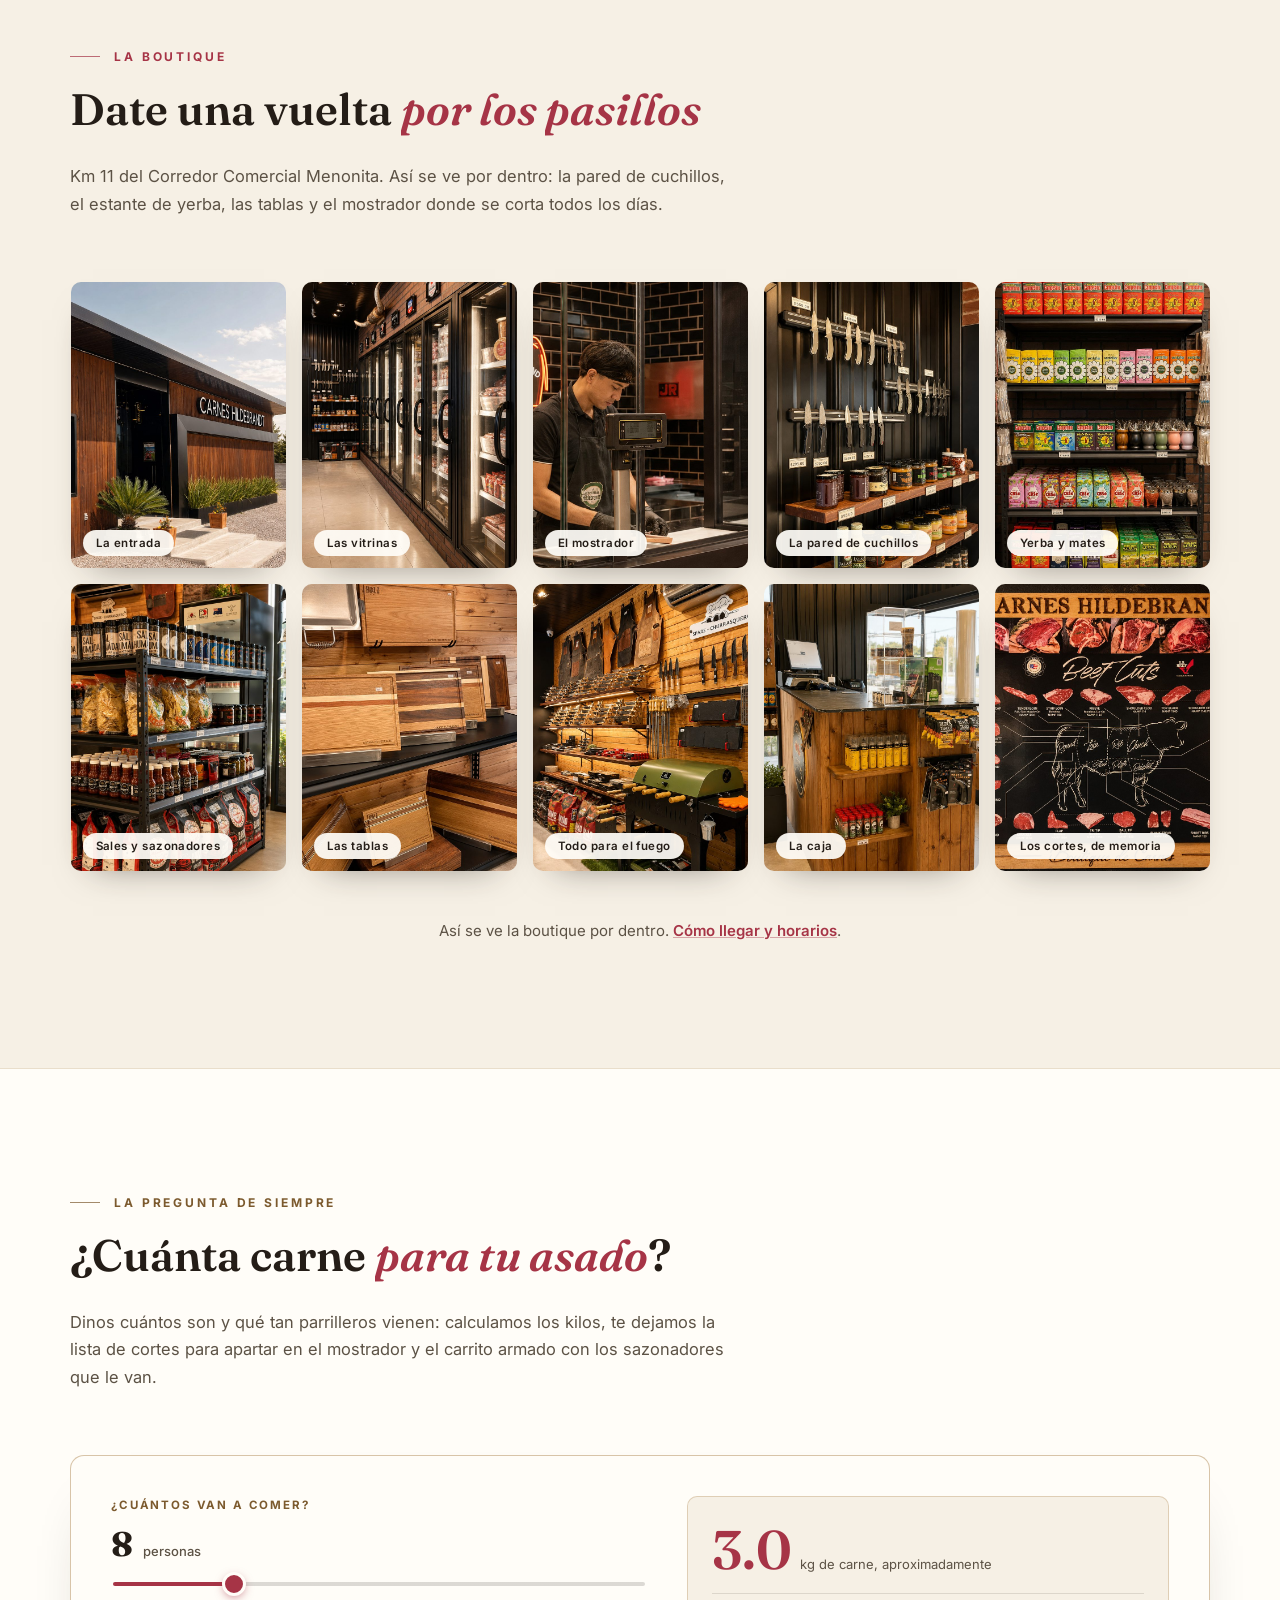
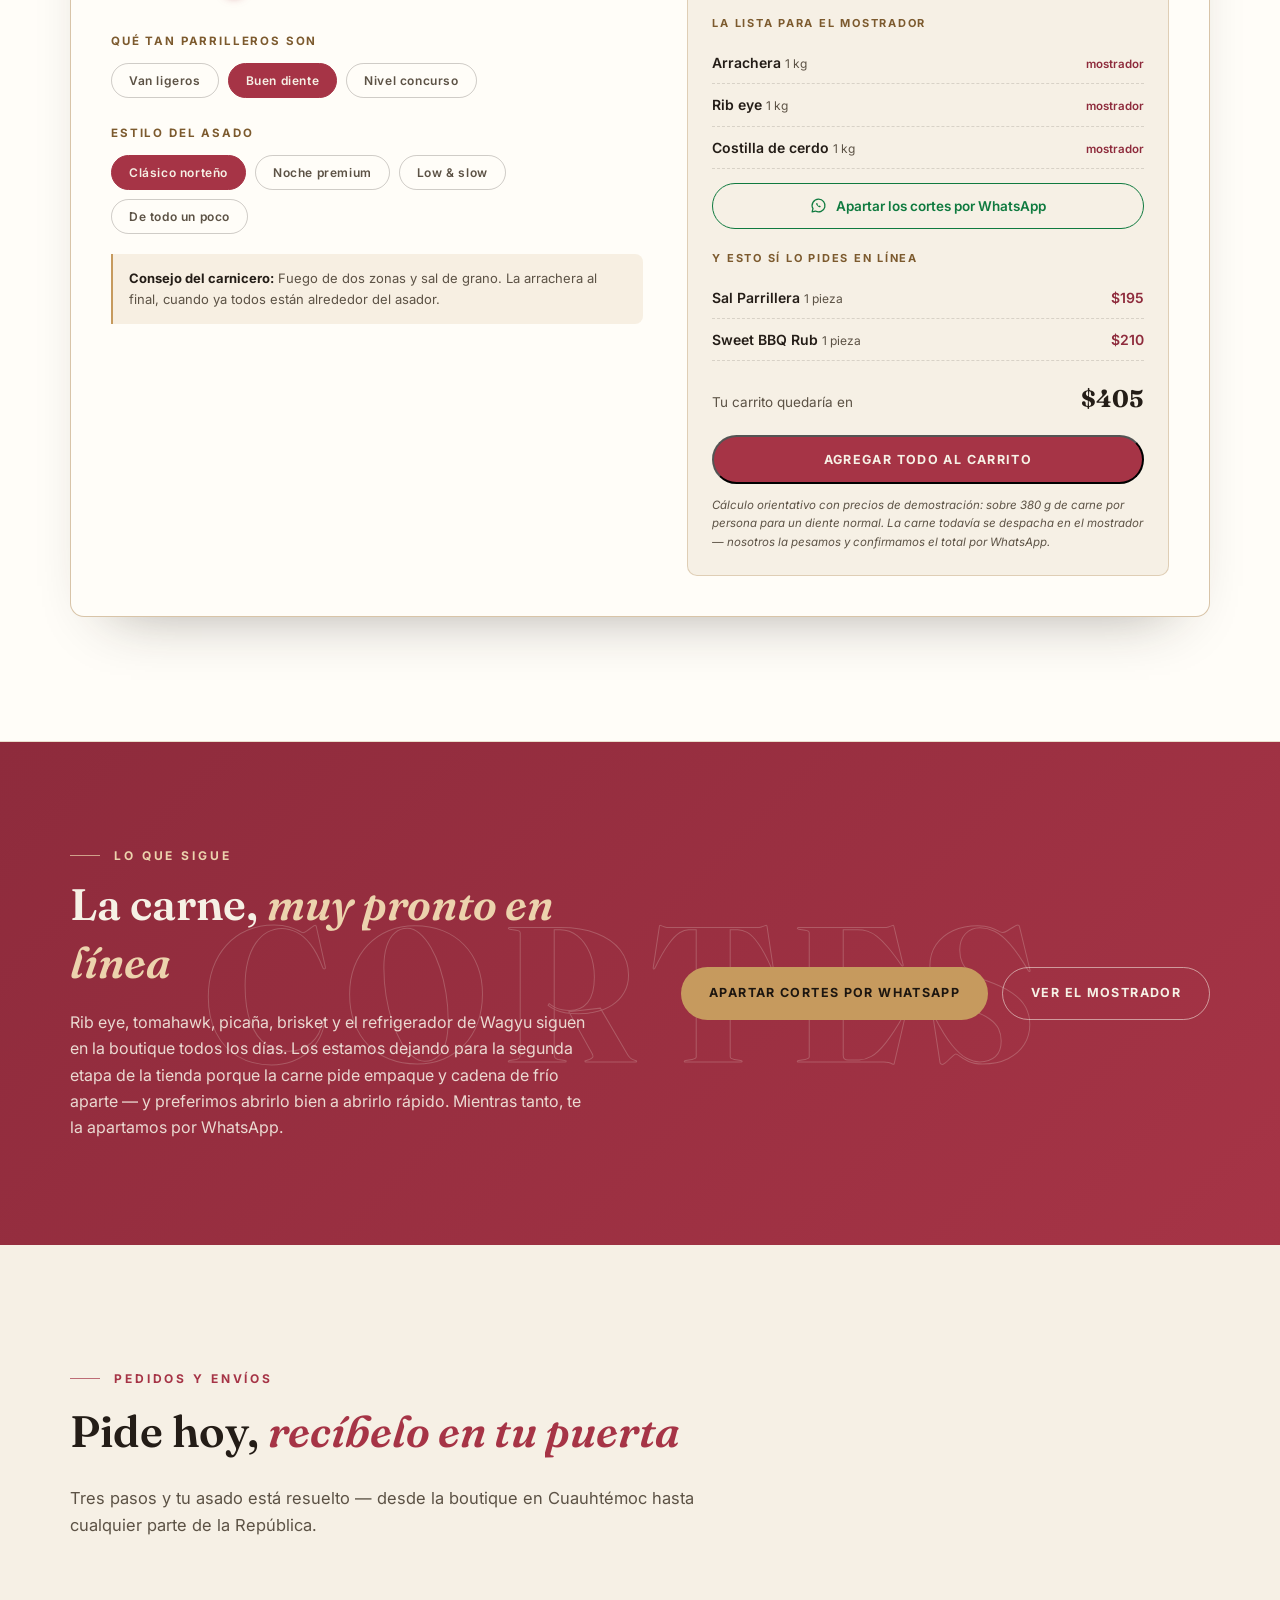
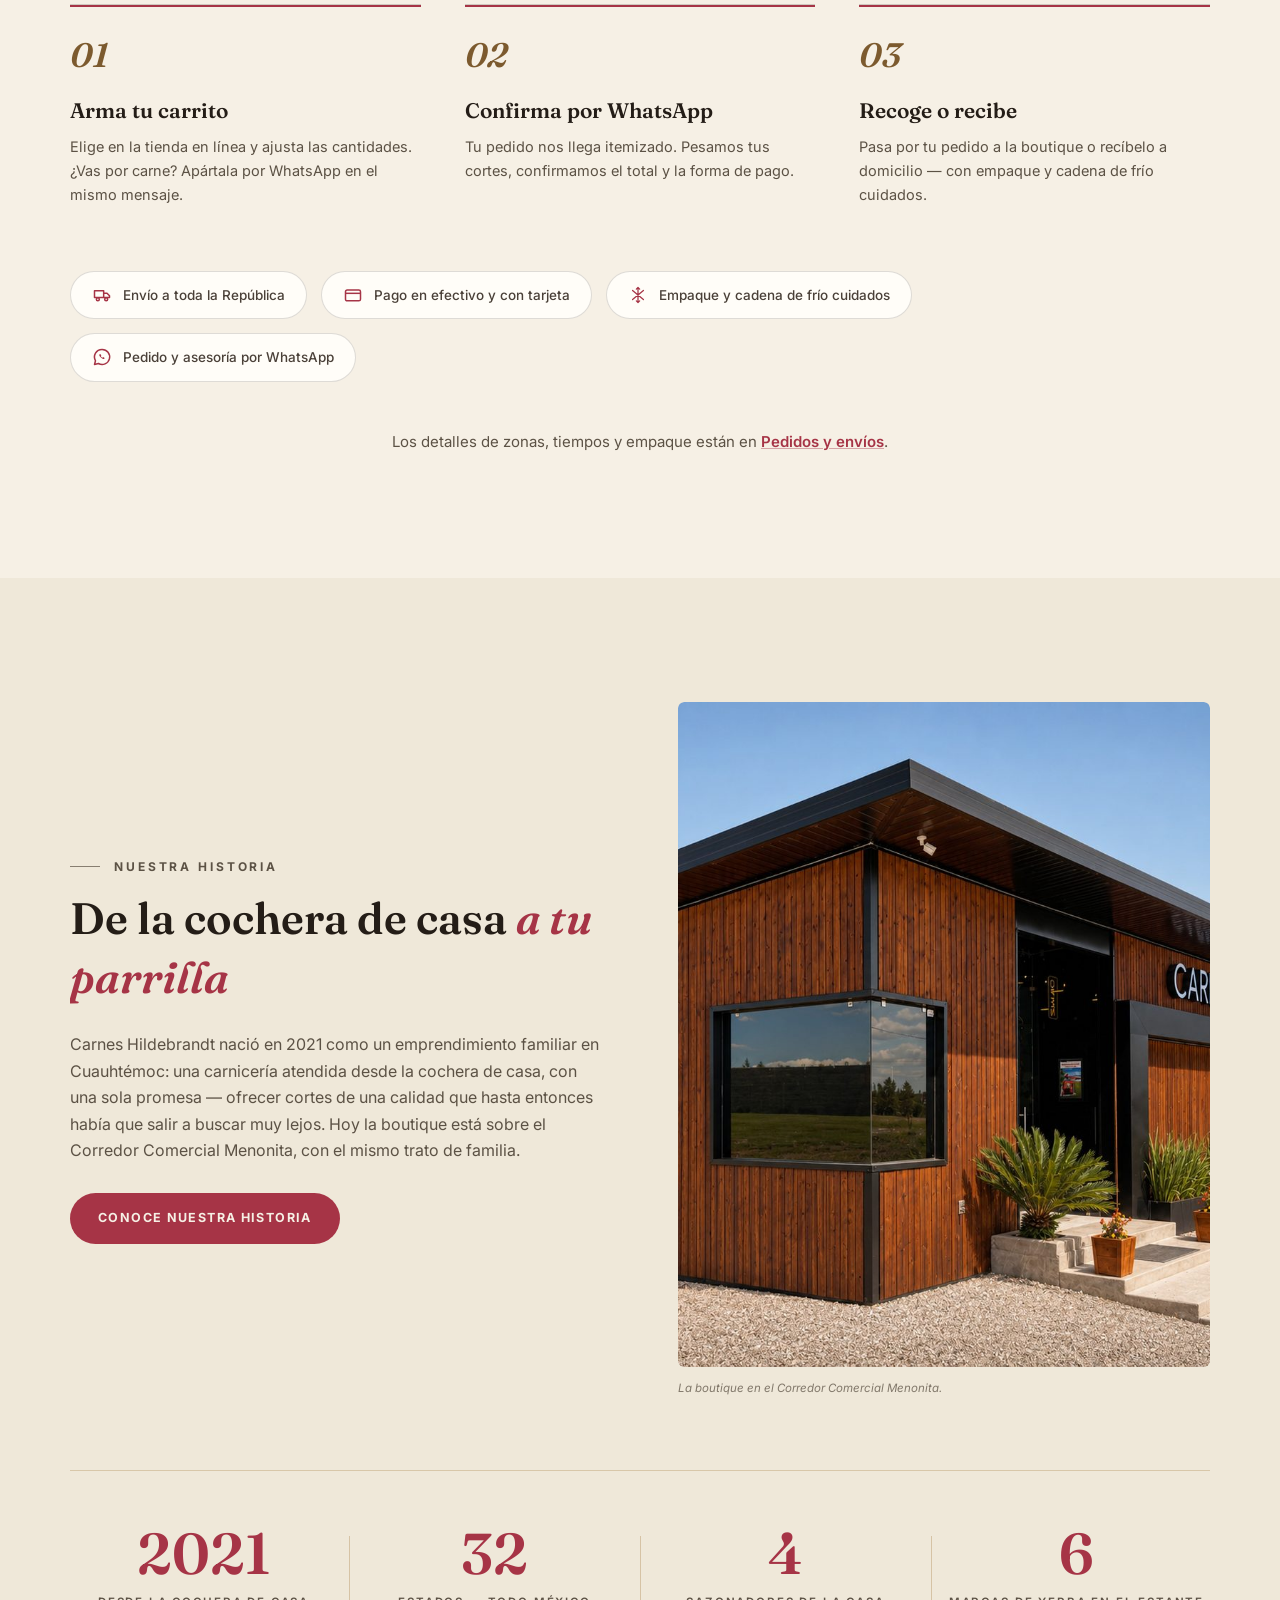
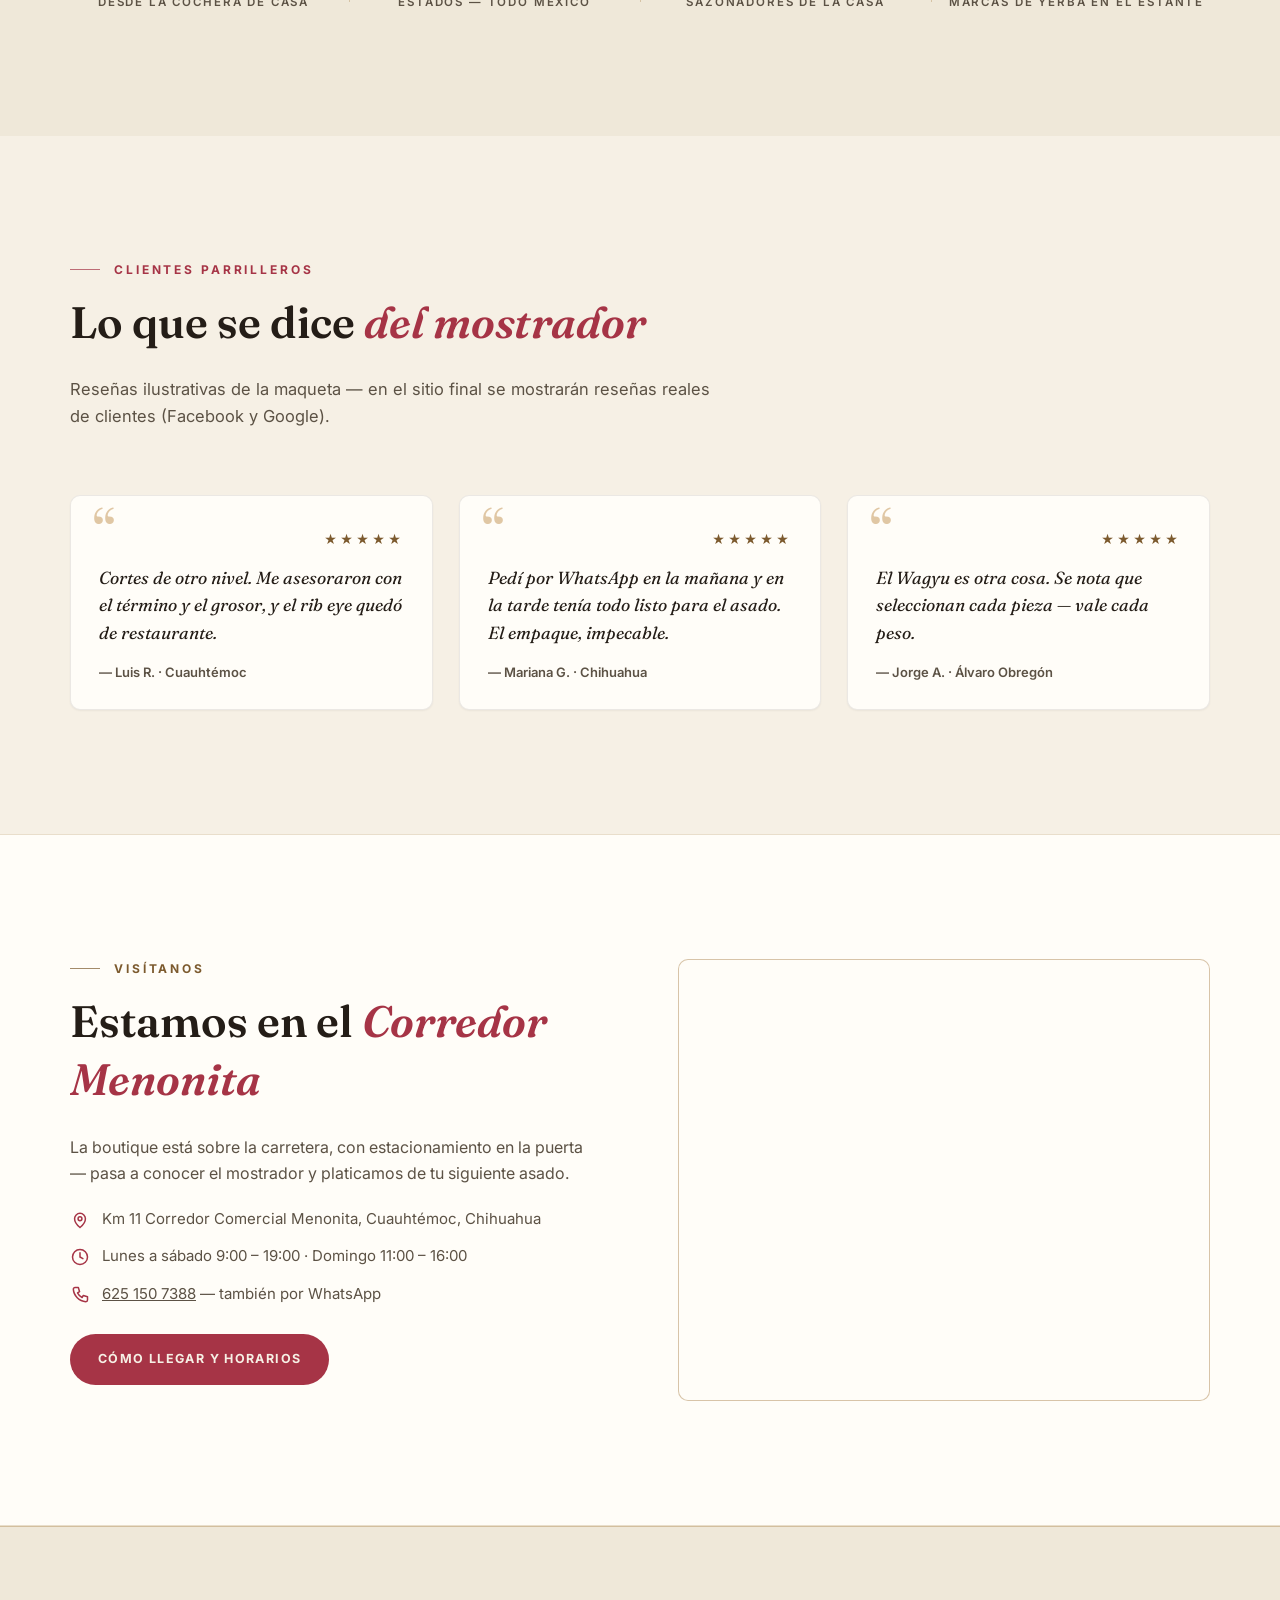
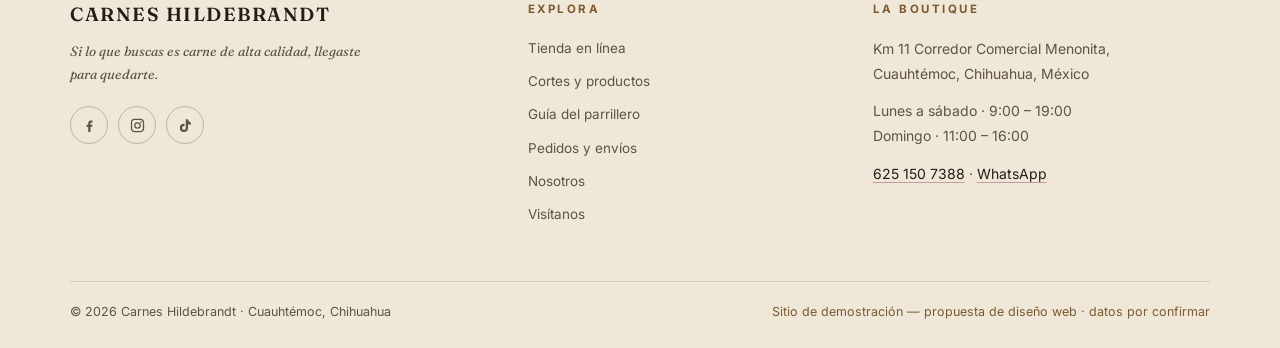
==== commit 4a6a75e0: "One card per product, a basket that fills again, and the SEO groundwork The store opened on three ne" ====
--- a/index.html
+++ b/index.html
@@ -8,16 +8,69 @@
   <meta property="og:title" content="Carnes Hildebrandt — Boutique de Carnes">
   <meta property="og:description" content="Si lo que buscas es carne de alta calidad, llegaste para quedarte. Sazonadores de la casa, yerba y tereré, cuchillería y parrilla — ahora en línea.">
   <meta property="og:type" content="website">
-  <meta property="og:image" content="fotos/local-fachada.jpg">
+  <meta property="og:image" content="https://alejandrothiessen.github.io/carnes-hildebrandt-demo/fotos/local-fachada.jpg">
+  <link rel="canonical" href="https://alejandrothiessen.github.io/carnes-hildebrandt-demo/">
+  <meta property="og:url" content="https://alejandrothiessen.github.io/carnes-hildebrandt-demo/">
+  <meta property="og:site_name" content="Carnes Hildebrandt">
+  <meta property="og:locale" content="es_MX">
+  <meta name="twitter:card" content="summary_large_image">
+  <meta name="twitter:title" content="Carnes Hildebrandt — Boutique de Carnes">
+  <meta name="twitter:image" content="https://alejandrothiessen.github.io/carnes-hildebrandt-demo/fotos/local-fachada.jpg">
   <link rel="icon" href="data:image/svg+xml,%3Csvg xmlns='http://www.w3.org/2000/svg' viewBox='0 0 64 64'%3E%3Crect width='64' height='64' rx='14' fill='%23f6f0e5'/%3E%3Crect x='2' y='2' width='60' height='60' rx='12' fill='none' stroke='%23c69a5e' stroke-width='3'/%3E%3Ctext x='32' y='45' font-family='Georgia,serif' font-size='38' font-weight='bold' fill='%23a63446' text-anchor='middle'%3EH%3C/text%3E%3C/svg%3E">
   <link rel="preconnect" href="https://fonts.googleapis.com">
   <link rel="preconnect" href="https://fonts.gstatic.com" crossorigin>
   <link href="https://fonts.googleapis.com/css2?family=Fraunces:ital,opsz,wght@0,9..144,400;0,9..144,600;0,9..144,700;1,9..144,400;1,9..144,600&family=Inter:wght@400;500;600;700&display=swap" rel="stylesheet">
-  <link rel="stylesheet" href="styles.css?v=12">
-  <link rel="stylesheet" href="store.css?v=12">
-  <link rel="stylesheet" href="fx.css?v=12">
+  <link rel="stylesheet" href="styles.css?v=13">
+  <link rel="stylesheet" href="store.css?v=13">
+  <link rel="stylesheet" href="fx.css?v=13">
+
+  <!-- Ficha del negocio para buscadores y mapas. Es lo que alimenta el
+       panel de Google al lado de los resultados, así que la dirección y
+       el horario de aquí abajo tienen que ser los definitivos: hoy son
+       los mismos datos por confirmar que marca el README. -->
+  <script type="application/ld+json">
+  {
+    "@context": "https://schema.org",
+    "@type": "Store",
+    "name": "Carnes Hildebrandt",
+    "description": "Boutique de carnes en Cuauhtémoc, Chihuahua: cortes nacionales e importados, Wagyu, sazonadores hechos en casa, yerba mate y tereré, cuchillería y todo para la parrilla.",
+    "url": "https://alejandrothiessen.github.io/carnes-hildebrandt-demo/",
+    "image": "https://alejandrothiessen.github.io/carnes-hildebrandt-demo/fotos/local-fachada.jpg",
+    "telephone": "+526251507388",
+    "priceRange": "$$",
+    "currenciesAccepted": "MXN",
+    "paymentAccepted": "Efectivo, Tarjeta de crédito, Tarjeta de débito",
+    "address": {
+      "@type": "PostalAddress",
+      "streetAddress": "Km 11 Corredor Comercial Menonita",
+      "addressLocality": "Cuauhtémoc",
+      "addressRegion": "Chihuahua",
+      "addressCountry": "MX"
+    },
+    "openingHoursSpecification": [
+      {
+        "@type": "OpeningHoursSpecification",
+        "dayOfWeek": ["Monday", "Tuesday", "Wednesday", "Thursday", "Friday", "Saturday"],
+        "opens": "09:00",
+        "closes": "19:00"
+      },
+      {
+        "@type": "OpeningHoursSpecification",
+        "dayOfWeek": "Sunday",
+        "opens": "11:00",
+        "closes": "16:00"
+      }
+    ],
+    "sameAs": [
+      "https://www.facebook.com/CarnesHildebrandt/",
+      "https://www.instagram.com/carneshildebrandt/",
+      "https://www.tiktok.com/@carneshildebrandt"
+    ]
+  }
+  </script>
 </head>
 <body data-page="inicio">
+  <a class="skip-link" href="#contenido">Saltar al contenido</a>
 
   <!-- ======= HEADER ======= -->
   <header class="site-header" id="inicio">
@@ -59,7 +112,7 @@
     </div>
   </header>
 
-  <main>
+  <main id="contenido">
     <!-- ======= HERO (claro, enfocado en la tienda) ======= -->
     <section class="hero">
       <div class="container hero-grid">
@@ -87,9 +140,9 @@
           <!-- Las tres fotos se turnan solas (fx.js). Sin JavaScript
                se ve la primera, que es la que carga con prioridad. -->
           <div class="hero-stack" id="hero-stack">
-            <img class="is-on" src="fotos/local-mostrador.jpg" alt="Mostrador de Carnes Hildebrandt con el letrero de neón de los cortes de res" fetchpriority="high">
-            <img src="fotos/local-yerba.jpg" alt="Estante de yerba mate y mates en la boutique" loading="lazy">
-            <img src="fotos/local-cuchillos.jpg" alt="Pared de cuchillos y accesorios de parrilla" loading="lazy">
+            <img class="is-on" src="fotos/local-mostrador.jpg" width="760" height="1013" alt="Mostrador de Carnes Hildebrandt con el letrero de neón de los cortes de res" fetchpriority="high">
+            <img src="fotos/local-yerba.jpg" width="760" height="1013" alt="Estante de yerba mate y mates en la boutique" loading="lazy">
+            <img src="fotos/local-cuchillos.jpg" width="760" height="1013" alt="Pared de cuchillos y accesorios de parrilla" loading="lazy">
           </div>
           <span class="hero-chip">
             <svg class="icon" viewBox="0 0 24 24" aria-hidden="true"><path d="M3 7h11v8H3zM14 10h4l3 3v2h-7z" fill="none" stroke="currentColor" stroke-width="1.8" stroke-linejoin="round"/><circle cx="7" cy="17" r="1.8" fill="none" stroke="currentColor" stroke-width="1.8"/><circle cx="17" cy="17" r="1.8" fill="none" stroke="currentColor" stroke-width="1.8"/></svg>
@@ -125,23 +178,25 @@
         </div>
         <div class="cat-tiles reveal">
           <a class="cat-tile cat-tile-wide" href="tienda.html?cat=sazon">
-            <img src="fotos/local-sazon-w.jpg" alt="Estante con sazonadores, salsas y leña de la boutique" loading="lazy">
+            <img src="fotos/local-sazon-w.jpg" width="1400" height="933" alt="Estante con sazonadores, salsas y leña de la boutique" loading="lazy">
             <span class="cat-tile-label"><span>Sazonadores<br><small>Hechos por la familia</small></span><span class="arrow" aria-hidden="true">→</span></span>
           </a>
           <a class="cat-tile cat-tile-wide" href="tienda.html?cat=terere">
-            <img src="fotos/local-yerba-w.jpg" alt="Estante de yerba mate, mates y bombillas" loading="lazy">
+            <img src="fotos/local-yerba-w.jpg" width="1400" height="933" alt="Estante de yerba mate, mates y bombillas" loading="lazy">
             <span class="cat-tile-label"><span>Tereré y yerba<br><small>Yerbas, mates y bombillas</small></span><span class="arrow" aria-hidden="true">→</span></span>
           </a>
           <a class="cat-tile" href="tienda.html?cat=cuchillos">
-            <img src="fotos/local-bulledge-w.jpg" alt="Cuchillos Bull-Edge de acero damasco en su exhibidor de madera" loading="lazy">
+            <img src="fotos/local-bulledge-w.jpg" width="1400" height="933" alt="Cuchillos Bull-Edge de acero damasco en su exhibidor de madera" loading="lazy">
             <span class="cat-tile-label"><span>Cuchillería<br><small>Bull-Edge de acero damasco</small></span><span class="arrow" aria-hidden="true">→</span></span>
           </a>
           <a class="cat-tile" href="tienda.html?cat=asado">
-            <img src="fotos/local-parrilla-w.jpg" alt="Mandiles de piel y accesorios de parrilla en la boutique" loading="lazy">
+            <img src="fotos/local-parrilla-w.jpg" width="1400" height="933" alt="Mandiles de piel y accesorios de parrilla en la boutique" loading="lazy">
             <span class="cat-tile-label"><span>Mandiles y mesa<br><small>Piel, molcajete y encendedor</small></span><span class="arrow" aria-hidden="true">→</span></span>
           </a>
+          <!-- Angus y no el mostrador: `local-mostrador-w` es otro recorte de
+               la misma foto que ya ocupa el hero, y las dos se veían juntas. -->
           <a class="cat-tile" href="tienda.html?cat=carnes">
-            <img src="fotos/local-mostrador-w.jpg" alt="Mostrador de cortes de Carnes Hildebrandt" loading="lazy">
+            <img src="fotos/local-angus-w.jpg" width="1400" height="933" alt="Cartel de Certified Angus Beef dentro de la boutique" loading="lazy">
             <span class="cat-tile-label"><span>Cortes<br><small>Próximamente en línea</small></span><span class="arrow" aria-hidden="true">→</span></span>
           </a>
         </div>
@@ -177,16 +232,16 @@
           </p>
         </div>
         <div class="walk-grid">
-          <figure class="walk-shot"><img src="fotos/local-entrada.jpg" alt="Entrada de la boutique con el letrero de abierto" loading="lazy"><figcaption>La entrada</figcaption></figure>
-          <figure class="walk-shot"><img src="fotos/local-vitrinas.jpg" alt="Pasillo de vitrinas refrigeradas" loading="lazy"><figcaption>Las vitrinas</figcaption></figure>
-          <figure class="walk-shot"><img src="fotos/local-corte.jpg" alt="Preparando un corte detrás del mostrador" loading="lazy"><figcaption>El mostrador</figcaption></figure>
-          <figure class="walk-shot"><img src="fotos/local-cuchillos.jpg" alt="Pared de cuchillos y accesorios" loading="lazy"><figcaption>La pared de cuchillos</figcaption></figure>
-          <figure class="walk-shot"><img src="fotos/local-yerba.jpg" alt="Estante de yerba mate y mates de colores" loading="lazy"><figcaption>Yerba y mates</figcaption></figure>
-          <figure class="walk-shot"><img src="fotos/local-sal.jpg" alt="Estante con sales, sazonadores y salsas" loading="lazy"><figcaption>Sales y sazonadores</figcaption></figure>
-          <figure class="walk-shot"><img src="fotos/local-tablas.jpg" alt="Tablas de madera HOLZ en exhibición" loading="lazy"><figcaption>Las tablas</figcaption></figure>
-          <figure class="walk-shot"><img src="fotos/local-parrilla.jpg" alt="Asador y utensilios de parrilla" loading="lazy"><figcaption>Todo para el fuego</figcaption></figure>
-          <figure class="walk-shot"><img src="fotos/local-caja.jpg" alt="Mostrador de caja de la boutique" loading="lazy"><figcaption>La caja</figcaption></figure>
-          <figure class="walk-shot"><img src="fotos/local-poster.jpg" alt="Póster de cortes de res montado en la boutique" loading="lazy"><figcaption>Los cortes, de memoria</figcaption></figure>
+          <figure class="walk-shot"><img src="fotos/local-entrada.jpg" width="760" height="1013" alt="Entrada de la boutique con el letrero de abierto" loading="lazy"><figcaption>La entrada</figcaption></figure>
+          <figure class="walk-shot"><img src="fotos/local-vitrinas.jpg" width="760" height="1013" alt="Pasillo de vitrinas refrigeradas" loading="lazy"><figcaption>Las vitrinas</figcaption></figure>
+          <figure class="walk-shot"><img src="fotos/local-corte.jpg" width="760" height="1013" alt="Preparando un corte detrás del mostrador" loading="lazy"><figcaption>El mostrador</figcaption></figure>
+          <figure class="walk-shot"><img src="fotos/local-cuchillos.jpg" width="760" height="1013" alt="Pared de cuchillos y accesorios" loading="lazy"><figcaption>La pared de cuchillos</figcaption></figure>
+          <figure class="walk-shot"><img src="fotos/local-yerba.jpg" width="760" height="1013" alt="Estante de yerba mate y mates de colores" loading="lazy"><figcaption>Yerba y mates</figcaption></figure>
+          <figure class="walk-shot"><img src="fotos/local-sal.jpg" width="760" height="1013" alt="Estante con sales, sazonadores y salsas" loading="lazy"><figcaption>Sales y sazonadores</figcaption></figure>
+          <figure class="walk-shot"><img src="fotos/local-tablas.jpg" width="760" height="1013" alt="Tablas de madera HOLZ en exhibición" loading="lazy"><figcaption>Las tablas</figcaption></figure>
+          <figure class="walk-shot"><img src="fotos/local-parrilla.jpg" width="760" height="1013" alt="Asador y utensilios de parrilla" loading="lazy"><figcaption>Todo para el fuego</figcaption></figure>
+          <figure class="walk-shot"><img src="fotos/local-caja.jpg" width="760" height="1013" alt="Mostrador de caja de la boutique" loading="lazy"><figcaption>La caja</figcaption></figure>
+          <figure class="walk-shot"><img src="fotos/local-poster.jpg" width="760" height="1013" alt="Póster de cortes de res montado en la boutique" loading="lazy"><figcaption>Los cortes, de memoria</figcaption></figure>
         </div>
         <p class="section-note reveal">
           Así se ve la boutique por dentro. <a href="contacto.html">Cómo llegar y horarios</a>.
@@ -202,8 +257,8 @@
           <h2>¿Cuánta carne <em>para tu asado</em>?</h2>
           <p class="section-lead">
             Dinos cuántos son y qué tan parrilleros vienen: calculamos los kilos, te dejamos
-            la lista de cortes para apartar en el mostrador y el carrito armado con el
-            sazonador y el carbón que le van.
+            la lista de cortes para apartar en el mostrador y el carrito armado con los
+            sazonadores que le van.
           </p>
         </div>
         <!-- fx.js arma la calculadora aquí dentro -->
@@ -300,20 +355,22 @@
           <a class="btn btn-solid" href="nosotros.html">Conoce nuestra historia</a>
         </div>
         <figure class="split-media keep-order frame reveal delay-1">
-          <img src="fotos/local-caja-w.jpg" alt="Mostrador de caja de Carnes Hildebrandt con el logotipo grabado" loading="lazy">
+          <img src="fotos/local-fachada-w.jpg" width="1400" height="933" alt="Fachada de la boutique de Carnes Hildebrandt sobre el Corredor Comercial Menonita" loading="lazy">
           <figcaption>La boutique en el Corredor Comercial Menonita.</figcaption>
         </figure>
       </div>
       <!-- Cifras: todas salen de lo que ya cuenta el sitio -->
       <div class="container">
         <div class="numbers">
+          <!-- El año va sin `data-count` a propósito: contar de 0 a 2021
+               lo hace parecer una cantidad y no una fecha. -->
           <div class="num-item">
-            <span class="num-value" data-count="2021">2021</span>
+            <span class="num-value">2021</span>
             <span class="num-label">Desde la cochera de casa</span>
           </div>
           <div class="num-item">
             <span class="num-value" data-count="32">32</span>
-            <span class="num-label">Estados a los que enviamos</span>
+            <span class="num-label">Estados — todo México</span>
           </div>
           <div class="num-item">
             <span class="num-value" data-count="4">4</span>
@@ -369,7 +426,7 @@
             </li>
             <li>
               <svg class="icon" viewBox="0 0 24 24" aria-hidden="true"><circle cx="12" cy="12" r="9" fill="none" stroke="currentColor" stroke-width="1.8"/><path d="M12 7v5l3.5 2" fill="none" stroke="currentColor" stroke-width="1.8" stroke-linecap="round"/></svg>
-              <span>Lunes a sábado 9:00 – 19:00 · Domingo 11:00 – 16:00<sup>*</sup></span>
+              <span>Lunes a sábado 9:00 – 19:00 · Domingo 11:00 – 16:00</span>
             </li>
             <li>
               <svg class="icon" viewBox="0 0 24 24" aria-hidden="true"><path d="M6 3h4l1.5 5-2.5 1.5a12 12 0 0 0 5.5 5.5L16 12.5l5 1.5v4a2 2 0 0 1-2 2A16 16 0 0 1 4 5a2 2 0 0 1 2-2z" fill="none" stroke="currentColor" stroke-width="1.8" stroke-linejoin="round"/></svg>
@@ -423,7 +480,7 @@
         <div class="footer-col">
           <h4>La boutique</h4>
           <p>Km 11 Corredor Comercial Menonita,<br>Cuauhtémoc, Chihuahua, México</p>
-          <p>Lunes a sábado · 9:00 – 19:00<br>Domingo · 11:00 – 16:00<sup>*</sup></p>
+          <p>Lunes a sábado · 9:00 – 19:00<br>Domingo · 11:00 – 16:00</p>
           <p><a href="tel:+526251507388">625 150 7388</a> · <a href="https://wa.me/526251507388" target="_blank" rel="noopener">WhatsApp</a></p>
         </div>
       </div>
@@ -473,8 +530,8 @@
     <button id="demo-ribbon-close" aria-label="Cerrar aviso">×</button>
   </div>
 
-  <script src="main.js?v=12"></script>
-  <script src="store.js?v=12"></script>
-  <script src="fx.js?v=12"></script>
+  <script src="main.js?v=13"></script>
+  <script src="store.js?v=13"></script>
+  <script src="fx.js?v=13"></script>
 </body>
 </html>
--- a/styles.css
+++ b/styles.css
@@ -46,7 +46,11 @@
 }
 h1, h2, h3, p, ul, ol, figure { margin: 0; }
 ul, ol { padding: 0; list-style: none; }
-img { max-width: 100%; display: block; }
+/* `height: auto` es obligatorio ahora que las <img> llevan width/height
+   escritos: sin él el navegador respeta el alto del atributo mientras el
+   ancho se topa en 100% y las fotos salen estiradas. Los atributos están
+   para que el hueco se reserve antes de cargar y la página no salte. */
+img { max-width: 100%; display: block; height: auto; }
 a { color: inherit; }
 sup { font-size: .7em; }
 ::selection { background: var(--red); color: var(--cream); }
@@ -55,7 +59,27 @@
 .container { width: min(var(--container), 92%); margin-inline: auto; }
 .icon { width: 22px; height: 22px; flex-shrink: 0; }
 
-section[id] { scroll-margin-top: calc(var(--header-h) + 8px); }
+section[id], main[id] { scroll-margin-top: calc(var(--header-h) + 8px); }
+
+/* Salto al contenido: fuera de la vista hasta que el teclado lo enfoca.
+   Sin esto hay que tabular por los ocho enlaces del menú en cada página. */
+.skip-link {
+  position: absolute;
+  left: 50%;
+  top: 10px;
+  z-index: 200;
+  transform: translate(-50%, calc(-100% - 20px));
+  background: var(--red);
+  color: var(--cream);
+  padding: 11px 22px;
+  border-radius: 999px;
+  font-size: 13px;
+  font-weight: 600;
+  letter-spacing: .06em;
+  text-decoration: none;
+  transition: transform .25s var(--ease-out);
+}
+.skip-link:focus-visible { transform: translate(-50%, 0); }
 
 /* ============================================================
    HEADER — claro
@@ -367,7 +391,8 @@
 }
 .section-dark .eyebrow { color: var(--bronze); }
 
-h2 {
+h2,
+.err h1 {   /* la 404 necesita su propio h1, y se ve igual que un h2 */
   font-family: var(--font-display);
   font-weight: 600;
   font-size: clamp(1.9rem, 3.8vw, 2.75rem);
@@ -375,7 +400,7 @@
   color: var(--text-dark);
   margin: 18px 0 20px;
 }
-h2 em { font-style: italic; color: var(--red); }
+h2 em, .err h1 em { font-style: italic; color: var(--red); }
 h2.on-dark { color: var(--text-dark); }
 h2.on-dark em { color: var(--red); }
 
@@ -692,10 +717,17 @@
    La foto (--ph-img) queda como textura muy lavada bajo el crema
    para conservar el contraste del texto oscuro.
    ============================================================ */
+/* El velo se abre hacia la derecha: del lado del texto sigue casi opaco
+   —el contraste no se toca— y del otro la foto del local por fin se ve.
+   Antes era un velo parejo al 92% y la foto quedaba de fantasma. */
 .page-hero {
   position: relative;
   background:
-    linear-gradient(180deg, rgba(246, 240, 229, .92) 0%, rgba(246, 240, 229, .96) 70%, var(--cream) 100%),
+    linear-gradient(100deg,
+      rgba(246, 240, 229, .95) 0%,
+      rgba(246, 240, 229, .90) 44%,
+      rgba(246, 240, 229, .66) 76%,
+      rgba(246, 240, 229, .54) 100%),
     var(--ph-img, none) center / cover no-repeat,
     var(--cream);
   padding: calc(var(--header-h) + clamp(58px, 9vw, 104px)) 0 clamp(54px, 8vw, 92px);
@@ -1108,7 +1140,7 @@
   color: transparent;
   -webkit-text-stroke: 2px rgba(169, 127, 69, .55);
 }
-.err h2 { margin-top: 10px; }
+.err h1 { margin-top: 10px; }
 .err p { max-width: 46ch; margin: 0 auto 28px; color: var(--text-mut); }
 
 /* Responsive de los componentes nuevos */
@@ -1151,25 +1183,35 @@
   100% { box-shadow: 0 12px 28px -8px rgba(36, 29, 23, .45), 0 0 0 0 rgba(37, 211, 102, 0); }
 }
 
+/* Aviso de maqueta. Tres cosas, todas porque antes tapaba contenido:
+   se queda fuera de cuadro hasta que main.js lo saca pasada la primera
+   pantalla; se apila encima del botón de WhatsApp en vez de vivir en la
+   otra esquina —abajo a la izquierda caía justo sobre la línea de pagos
+   del hero, el horario del domingo y una tarjeta de la tienda, porque
+   ahí es donde va el texto en todas las plantillas—; y al cerrarlo se
+   recuerda para todo el sitio. El pie de página lo sigue diciendo. */
 .demo-ribbon {
   position: fixed;
-  left: 18px;
-  bottom: 18px;
+  right: 22px;
+  bottom: 90px;
   z-index: 90;
   display: flex;
   align-items: center;
-  gap: 8px;
+  gap: 6px;
   background: rgba(255, 253, 248, .96);
   border: 1px solid rgba(169, 127, 69, .55);
   border-radius: 999px;
-  padding: 9px 10px 9px 17px;
-  font-size: 12px;
+  padding: 7px 8px 7px 15px;
+  font-size: 11.5px;
   letter-spacing: .03em;
   color: var(--text-dark);
   -webkit-backdrop-filter: blur(8px);
   backdrop-filter: blur(8px);
   box-shadow: 0 10px 26px -10px rgba(36, 29, 23, .4);
-}
+  transform: translateX(calc(100% + 30px));
+  transition: transform .4s var(--ease-out);
+}
+.demo-ribbon.is-ready { transform: none; }
 .demo-ribbon button {
   background: none;
   border: 0;
@@ -1234,9 +1276,24 @@
   .contact-split .split-media { order: 0; }
   .map-frame, .map-frame iframe { min-height: 340px; }
 
-  .hero-grid { grid-template-columns: 1fr; gap: 34px; }
+  /* El texto ya ocupa todo el ancho, así que el velo vuelve a ser parejo:
+     abierto hacia la derecha se metería debajo de las líneas largas. */
+  .page-hero {
+    background:
+      linear-gradient(180deg, rgba(246, 240, 229, .90) 0%, rgba(246, 240, 229, .93) 70%, var(--cream) 100%),
+      var(--ph-img, none) center / cover no-repeat,
+      var(--cream);
+  }
+
+  /* En vertical la foto va PRIMERO. Apilada debajo del texto, la primera
+     pantalla del celular era pura tipografía —encabezado, h1, párrafo y
+     dos botones— y el mostrador no aparecía hasta los ~780 px. */
+  .hero-grid { grid-template-columns: 1fr; gap: 28px; }
+  .hero-media { order: -1; }
   .hero-media::after { display: none; }
-  .hero-media img { aspect-ratio: 4 / 3; }   /* las fotos del local son verticales */
+  .hero-media img { aspect-ratio: 16 / 10; }  /* más baja que en escritorio: deja sitio al titular */
+  .hero { padding-top: calc(var(--header-h) + 26px); }
+  .hero h1 { margin: 14px 0 16px; }
 }
 
 @media (max-width: 640px) {
@@ -1247,7 +1304,7 @@
   .hero-actions .btn { width: 100%; justify-content: center; }
   .badges-grid { grid-template-columns: 1fr 1fr; gap: 10px 16px; }
   .badge-item { font-size: 10.5px; }
-  .demo-ribbon { left: 12px; bottom: 12px; font-size: 11px; }
+  .demo-ribbon { right: 14px; bottom: 78px; font-size: 11px; }
   .wa-float { right: 14px; bottom: 14px; }
 }
 
--- a/store.css
+++ b/store.css
@@ -538,7 +538,10 @@
   display: grid;
   grid-template-columns: 1fr 1fr;
   width: min(940px, 94vw);
-  max-height: min(620px, 90vh);
+  /* Crece en pantallas altas en vez de quedarse en 620 px: con el tope
+     bajo, la descripción y el consejo salían cortados a media frase
+     aunque sobrara ventana de sobra por debajo. */
+  max-height: min(780px, 90vh);
   background: var(--paper);
   border-radius: 14px;
   overflow: hidden;
@@ -1002,6 +1005,9 @@
 /* ---------- Responsive ---------- */
 @media (max-width: 640px) {
   .store-grid { grid-template-columns: 1fr 1fr; gap: 14px; }
+  /* El botón flotante de WhatsApp se sienta encima del "Agregar" de la
+     última fila: se le deja el hueco por debajo. */
+  .store-grid:last-of-type { padding-bottom: 58px; }
   .p-body { padding: 14px 14px 16px; }
   .p-body h3 { font-size: 16px; }
   .p-price { font-size: 15px; margin-bottom: 12px; }
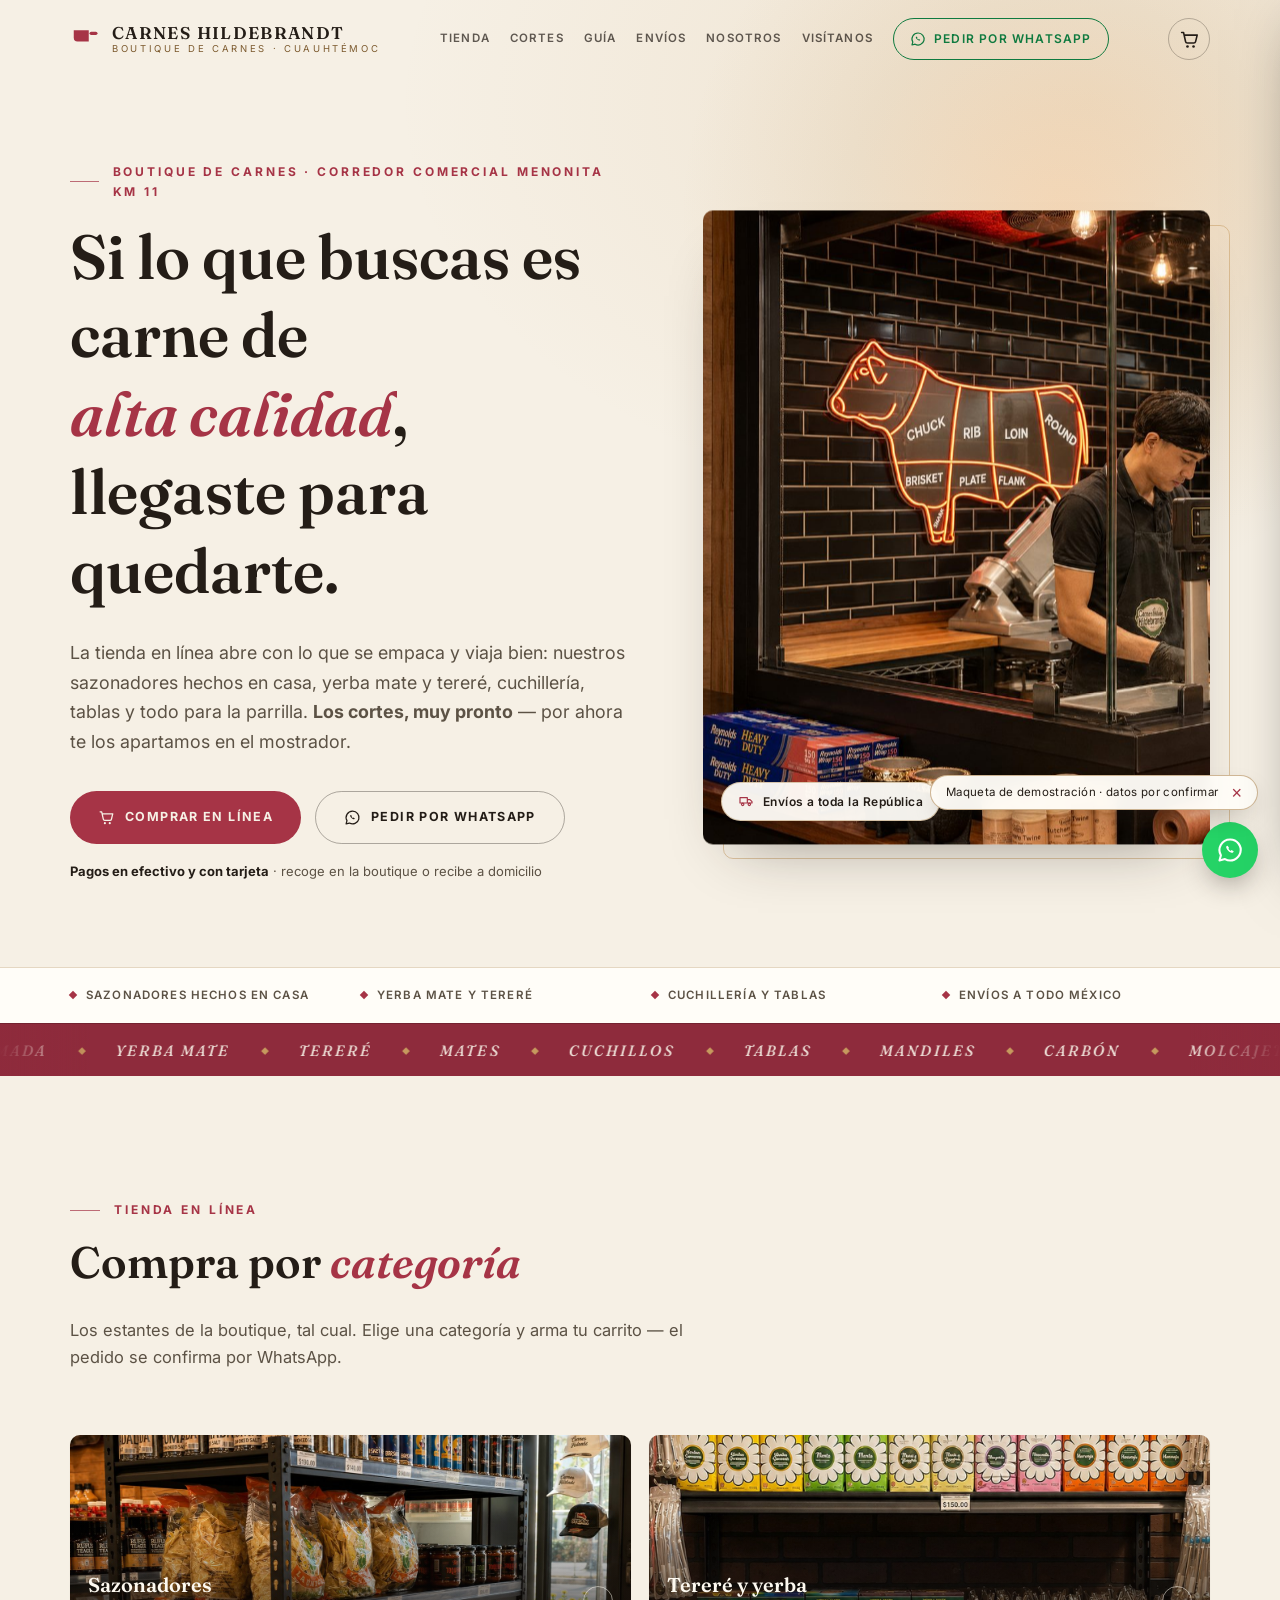
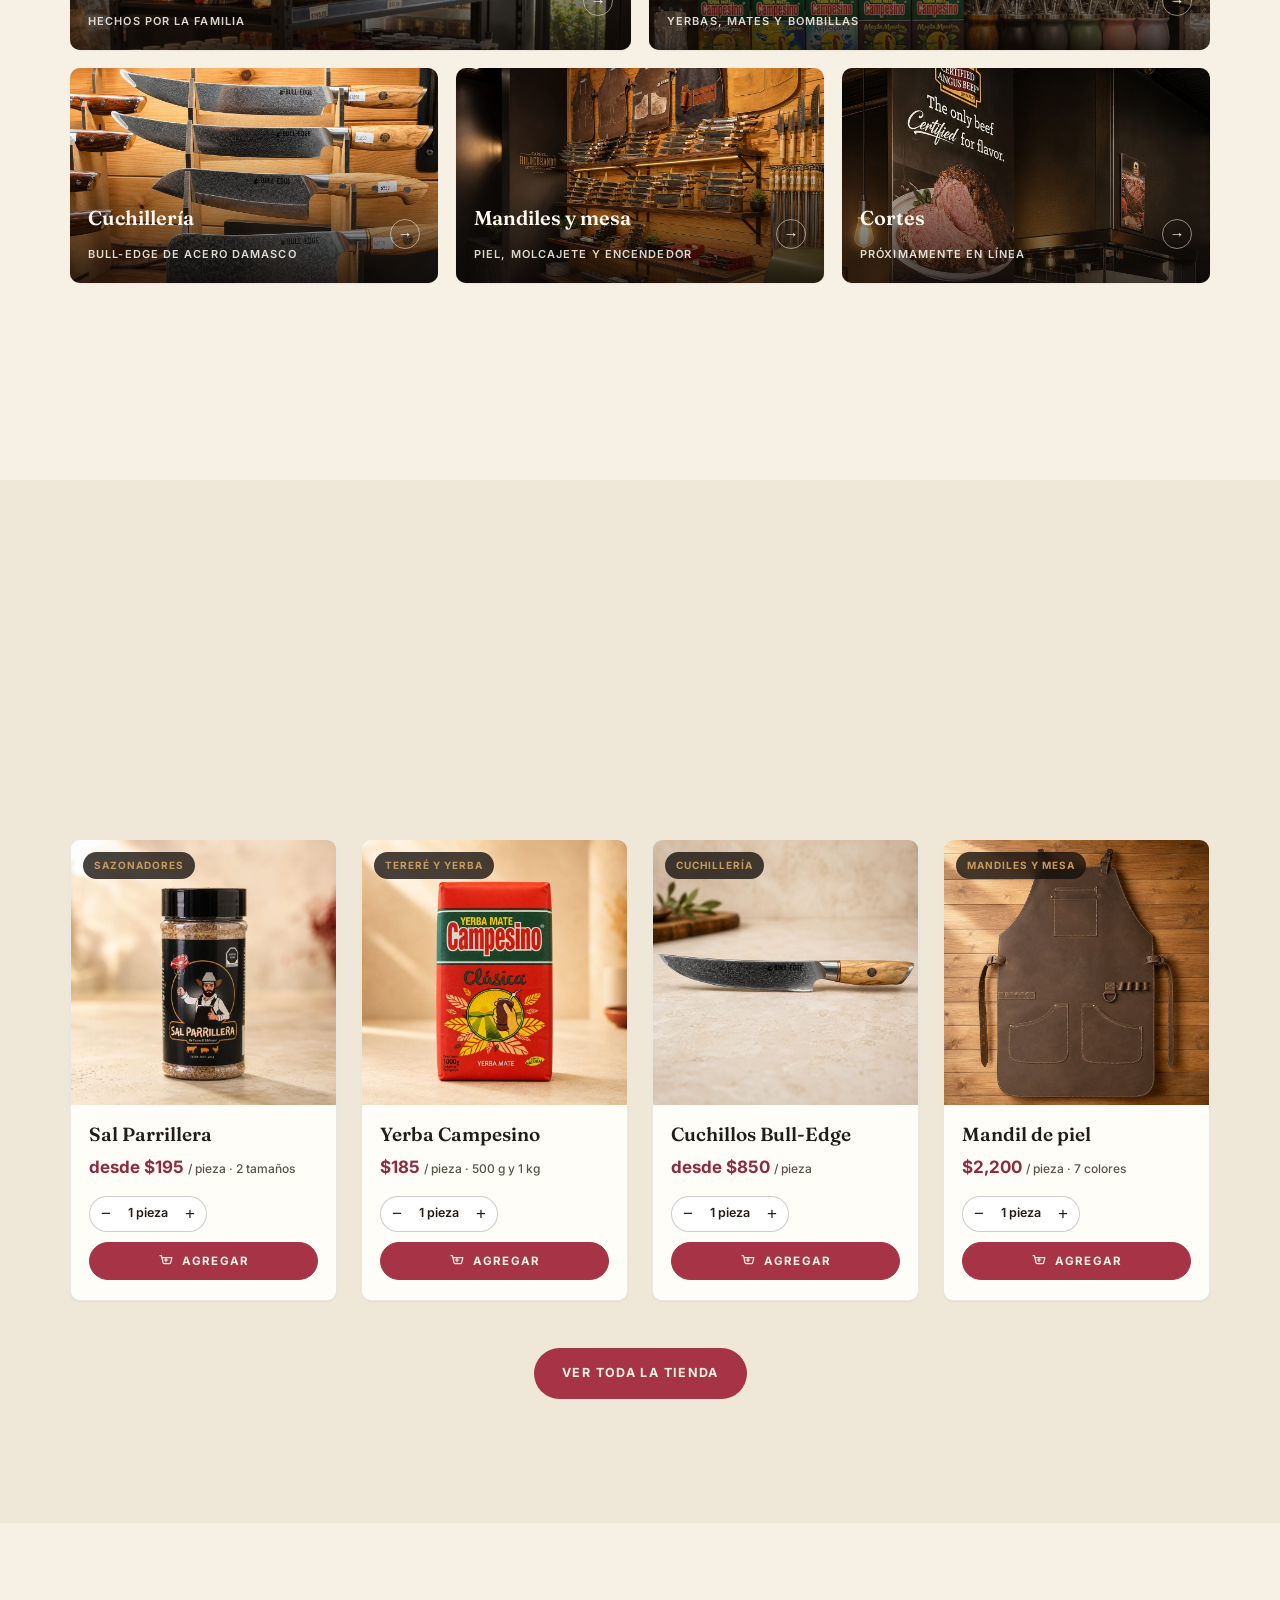
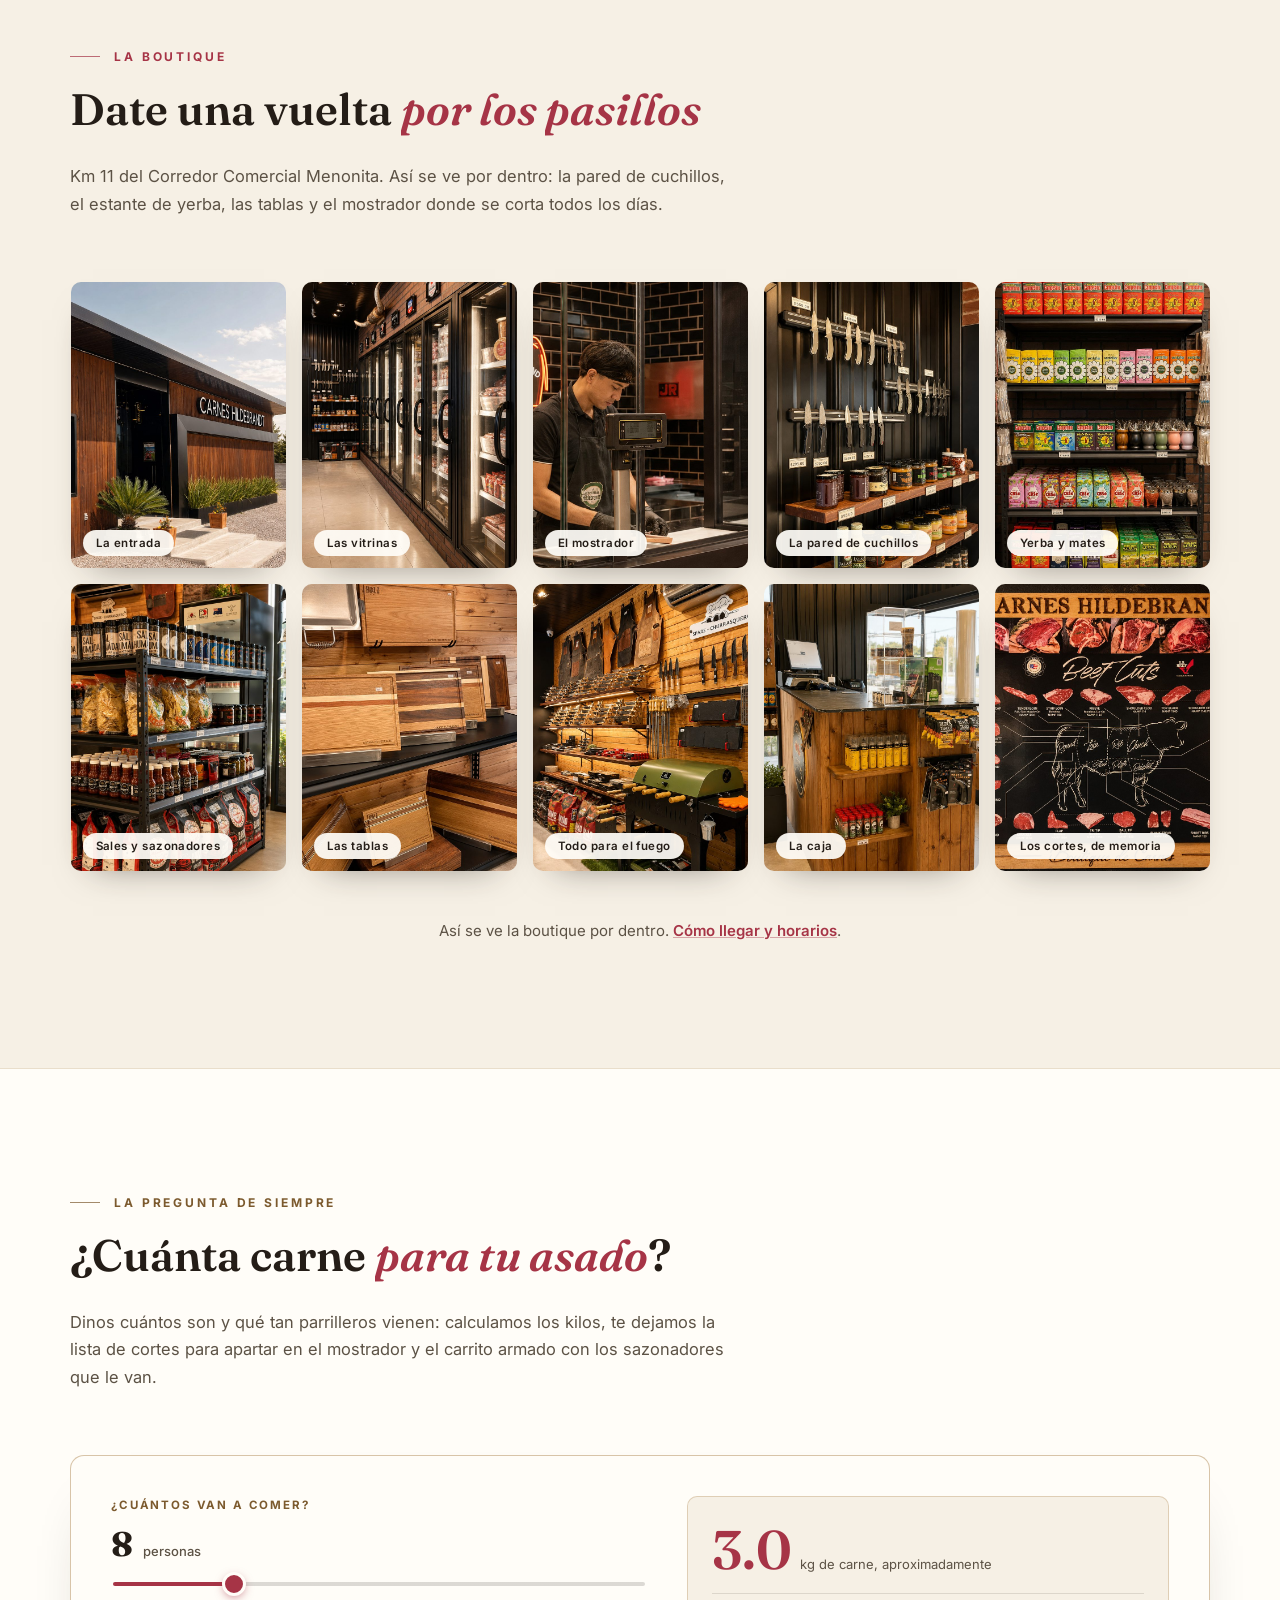
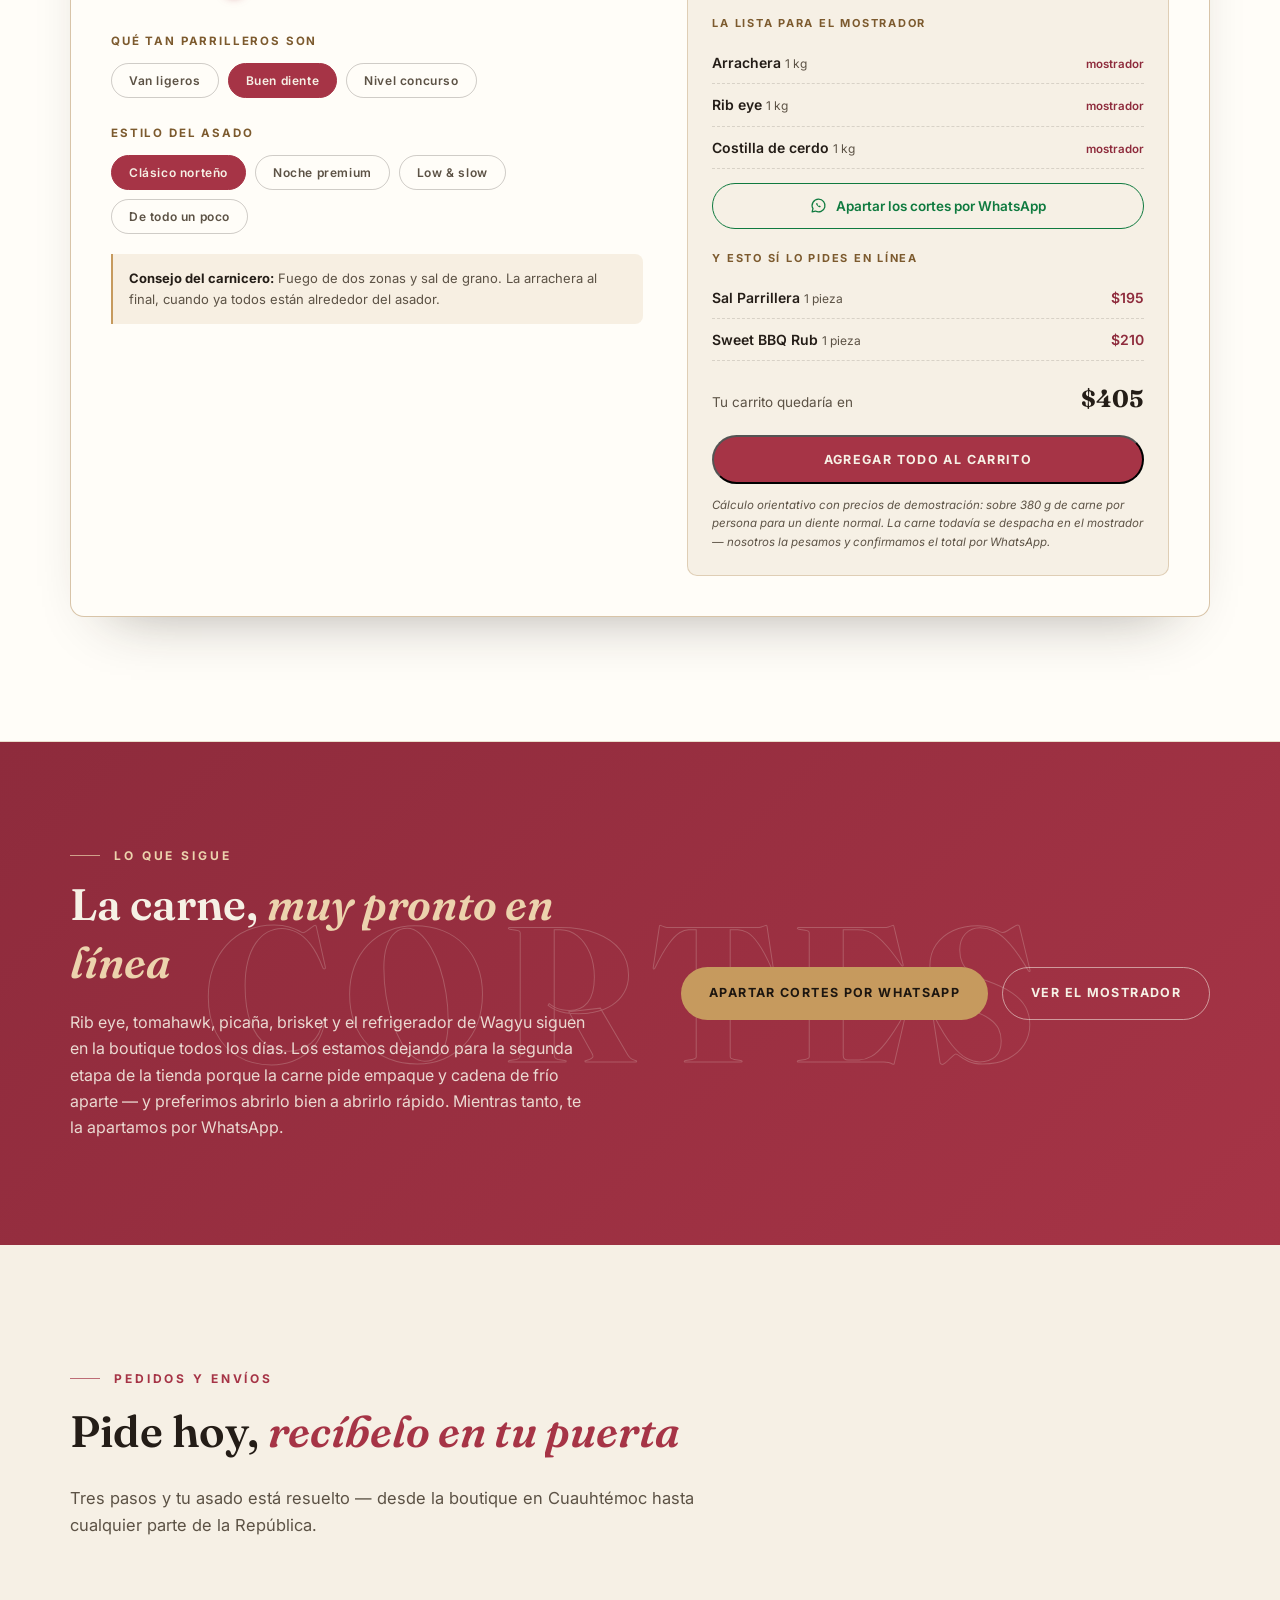
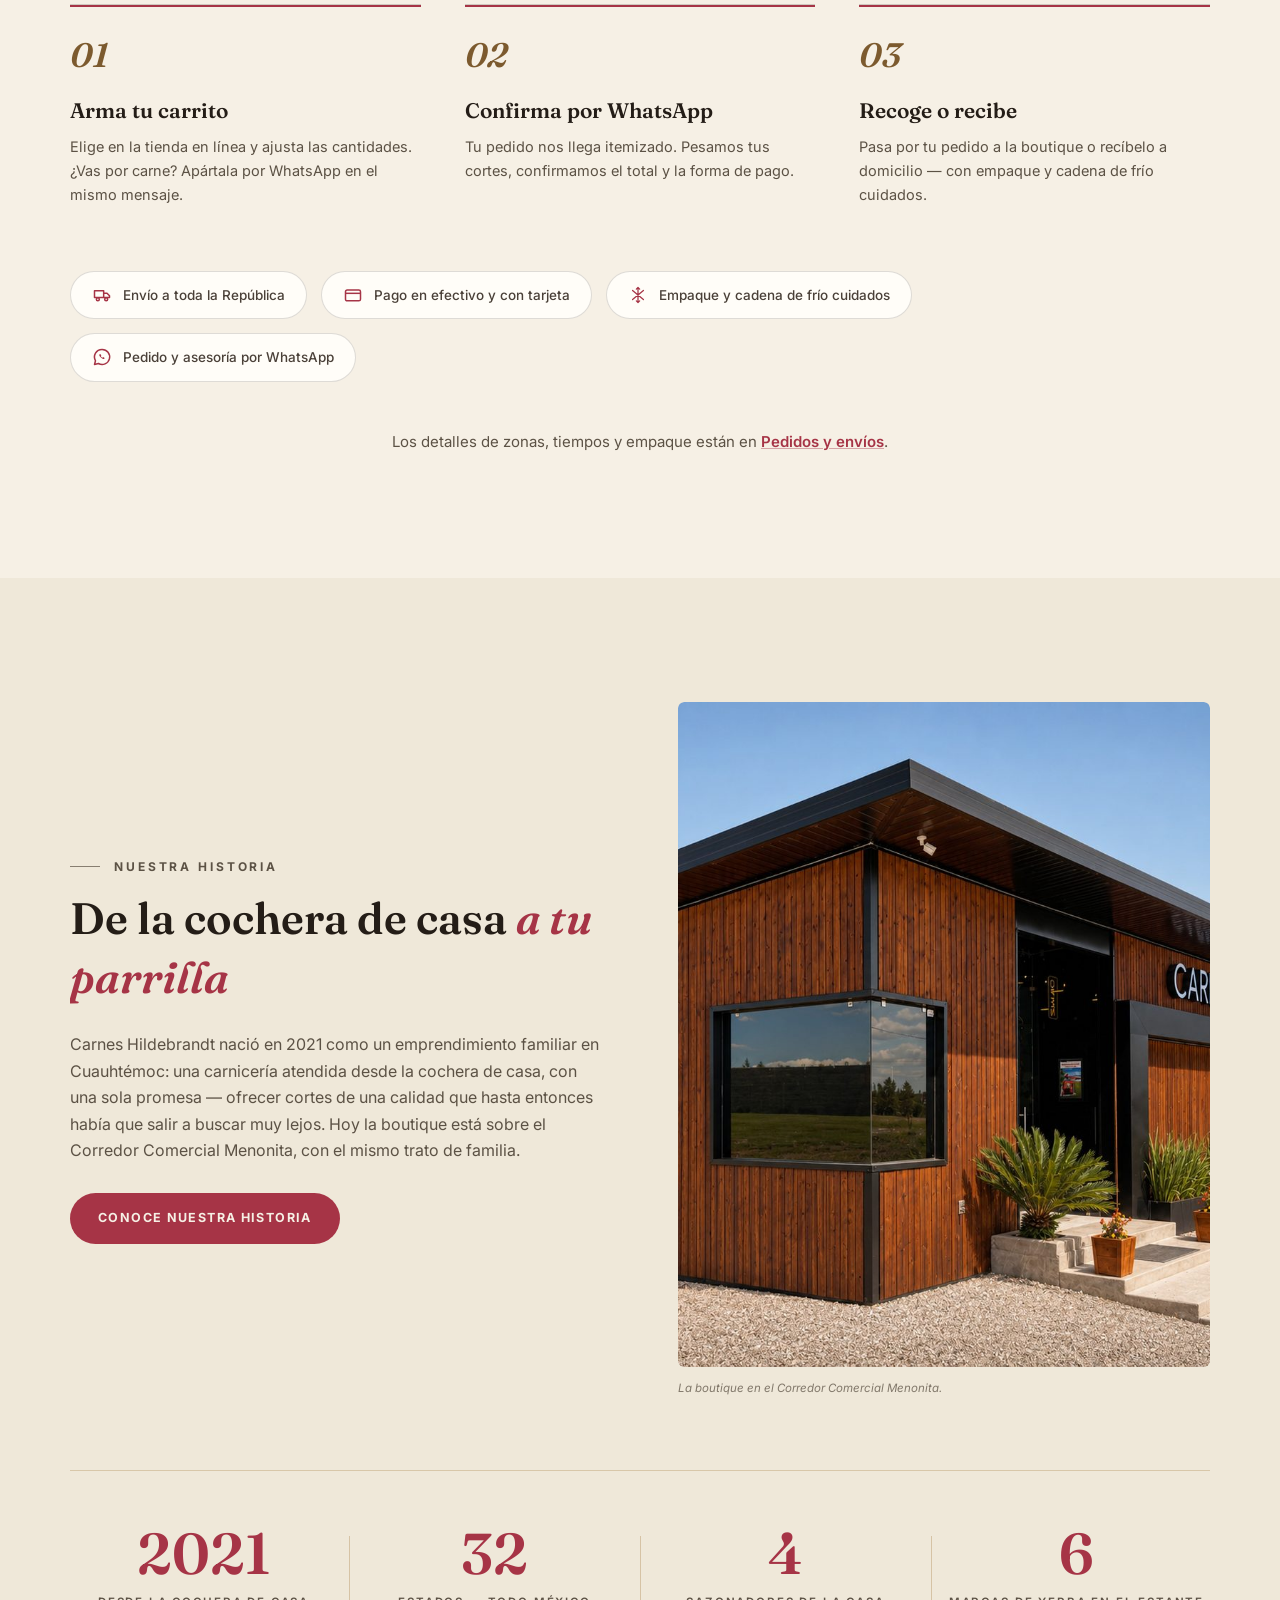
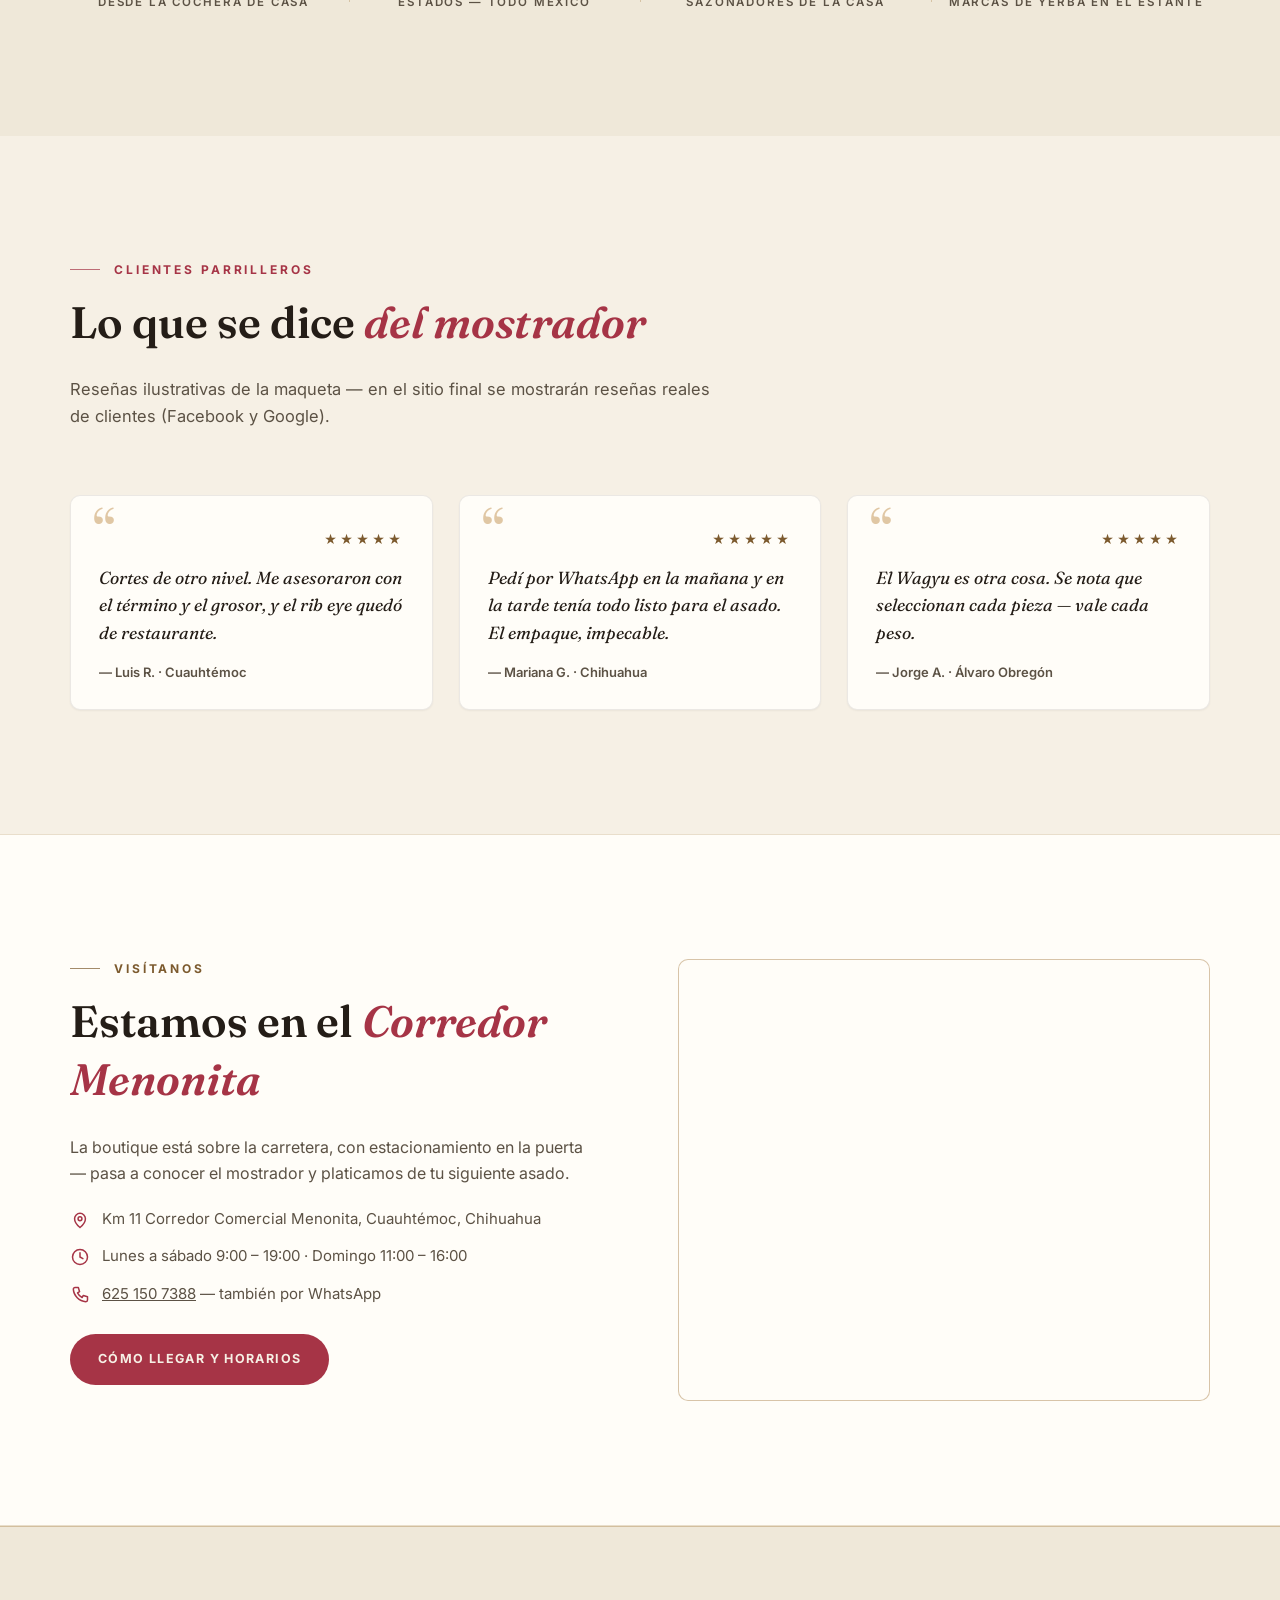
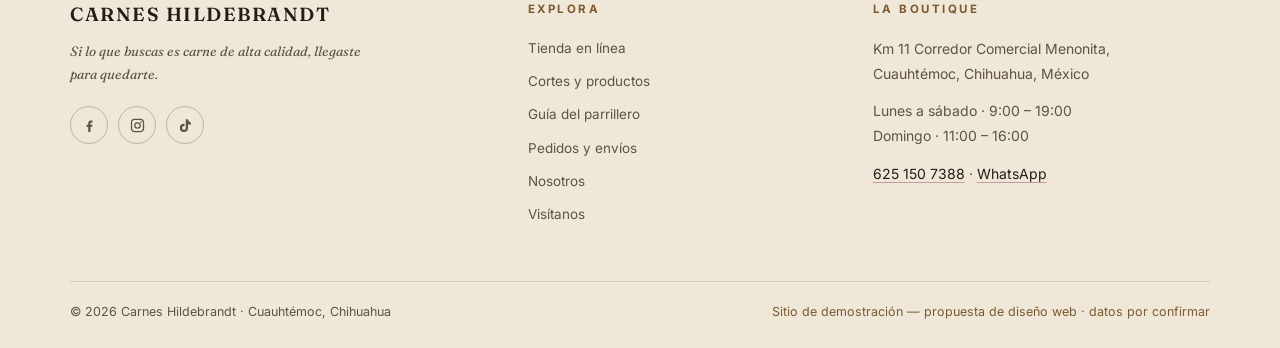
==== commit e3ad9808: "Let the header follow the scroll, shrink the cart toast, wake up the cortes photos The header shrank" ====
--- a/index.html
+++ b/index.html
@@ -20,9 +20,9 @@
   <link rel="preconnect" href="https://fonts.googleapis.com">
   <link rel="preconnect" href="https://fonts.gstatic.com" crossorigin>
   <link href="https://fonts.googleapis.com/css2?family=Fraunces:ital,opsz,wght@0,9..144,400;0,9..144,600;0,9..144,700;1,9..144,400;1,9..144,600&family=Inter:wght@400;500;600;700&display=swap" rel="stylesheet">
-  <link rel="stylesheet" href="styles.css?v=13">
-  <link rel="stylesheet" href="store.css?v=13">
-  <link rel="stylesheet" href="fx.css?v=13">
+  <link rel="stylesheet" href="styles.css?v=14">
+  <link rel="stylesheet" href="store.css?v=14">
+  <link rel="stylesheet" href="fx.css?v=14">
 
   <!-- Ficha del negocio para buscadores y mapas. Es lo que alimenta el
        panel de Google al lado de los resultados, así que la dirección y
@@ -530,8 +530,8 @@
     <button id="demo-ribbon-close" aria-label="Cerrar aviso">×</button>
   </div>
 
-  <script src="main.js?v=13"></script>
-  <script src="store.js?v=13"></script>
-  <script src="fx.js?v=13"></script>
+  <script src="main.js?v=14"></script>
+  <script src="store.js?v=14"></script>
+  <script src="fx.js?v=14"></script>
 </body>
 </html>
--- a/styles.css
+++ b/styles.css
@@ -478,7 +478,9 @@
   box-shadow: 0 22px 44px -20px rgba(36, 29, 23, .4);
 }
 .card-featured { border-color: rgba(198, 154, 94, .7); }
-.card-media { aspect-ratio: 4 / 3; overflow: hidden; background: #d8cdbb; }
+.card-media { display: block; aspect-ratio: 4 / 3; overflow: hidden; background: #d8cdbb; }
+/* Cuando la foto es enlace (cortes.html) se ve que lo es */
+a.card-media { cursor: pointer; }
 .card-media img {
   width: 100%; height: 100%;
   object-fit: cover;
--- a/fx.css
+++ b/fx.css
@@ -133,14 +133,31 @@
 /* ============================================================
    4 · ENCABEZADO QUE SE ENCOGE
    ============================================================ */
-.site-header { transition: background .35s ease, box-shadow .35s ease, height .35s var(--ease-out); }
-.site-header.scrolled { height: 62px; }
-.site-header .brand-mark,
-.site-header .brand-name,
-.site-header .brand-sub { transition: all .35s var(--ease-out); }
-.site-header.scrolled .brand-mark { width: 25px; height: 25px; }
-.site-header.scrolled .brand-name { font-size: 15px; }
-.site-header.scrolled .brand-sub { opacity: 0; height: 0; overflow: hidden; }
+/* `--hp` la escribe main.js en cada cuadro de scroll: 0 arriba del
+   todo, 1 encogido. Nada de aquí lleva `transition` a propósito —el
+   tamaño sigue al dedo, no a un reloj—. Sin JS se queda en 0 y el
+   encabezado simplemente no encoge. */
+.site-header {
+  --hp: 0;
+  height: calc(var(--header-h) - (var(--header-h) - 62px) * var(--hp));
+  transition: background .35s ease, box-shadow .35s ease;
+}
+.site-header .brand-mark {
+  width: calc(30px - 5px * var(--hp));
+  height: calc(30px - 5px * var(--hp));
+}
+/* La bajada de la marca solo existe donde el subtítulo se ve: por
+   debajo de 640 px styles.css ya la deja en 15px y la oculta. */
+@media (min-width: 641px) {
+  .site-header .brand-name { font-size: calc(17px - 2px * var(--hp)); }
+  /* Altura fija de salida: de `auto` a 0 no se puede interpolar y el
+     bloque de la marca saltaba de un cuadro al otro. */
+  .site-header .brand-sub {
+    height: calc(12px * (1 - var(--hp)));
+    opacity: calc(1 - var(--hp) * 1.7);
+    overflow: hidden;
+  }
+}
 /* El menú móvil cuelga del borde real del encabezado, sea cual sea su altura */
 @media (max-width: 940px) {
   .site-nav { top: 100% !important; }
@@ -758,6 +775,8 @@
   font-size: 14px;
 }
 .fx-toast .tt { min-width: 0; }
+.fx-toast .tb { display: none; }
+.fx-toast .ab { display: none; }
 .fx-toast b { font-weight: 600; }
 .fx-toast button {
   margin-left: 4px;
@@ -774,8 +793,26 @@
   white-space: nowrap;
 }
 .fx-toast button:hover { color: var(--red-deep); }
+/* Celular: la versión corta, de un solo renglón. El aviso largo se
+   comía una tarjeta entera de la tienda. */
 @media (max-width: 640px) {
-  .fx-toast { bottom: 84px; font-size: 12.5px; }
+  .fx-toast {
+    bottom: 84px;
+    gap: 8px;
+    max-width: calc(100vw - 32px);
+    padding: 7px 12px 7px 8px;
+    font-size: 12.5px;
+    box-shadow: 0 12px 28px -14px rgba(36, 29, 23, .5);
+  }
+  .fx-toast .tk { width: 20px; height: 20px; font-size: 11px; }
+  .fx-toast .tt { display: none; }
+  .fx-toast .tb { display: block; white-space: nowrap; }
+  .fx-toast button { margin-left: 2px; font-size: 11px; }
+  .fx-toast .al { display: none; }
+  .fx-toast .ab { display: inline; }
+  /* Mientras el aviso de maqueta siga en pantalla, el toast se sube
+     por encima: en vertical los dos caben justo en la misma franja. */
+  body:has(.demo-ribbon.is-ready:not(.hidden)) .fx-toast { bottom: 138px; }
 }
 
 /* ============================================================
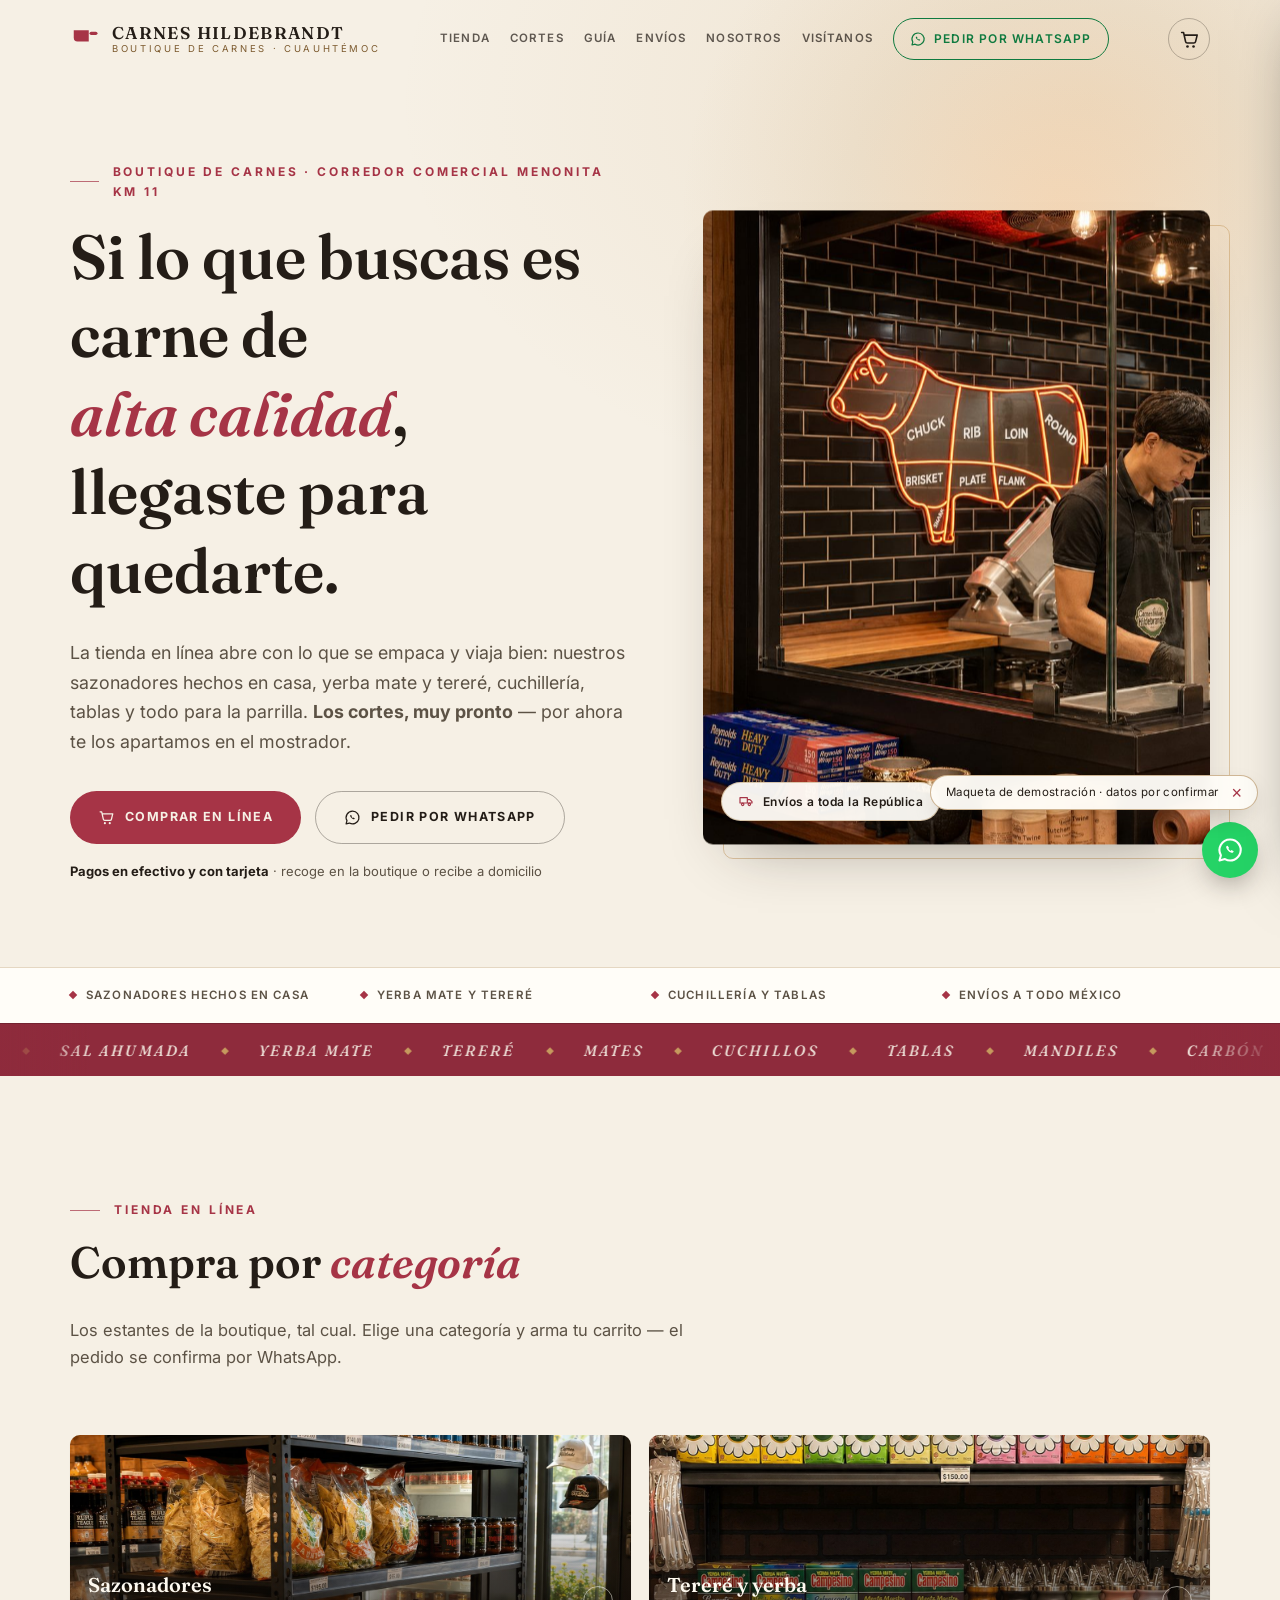
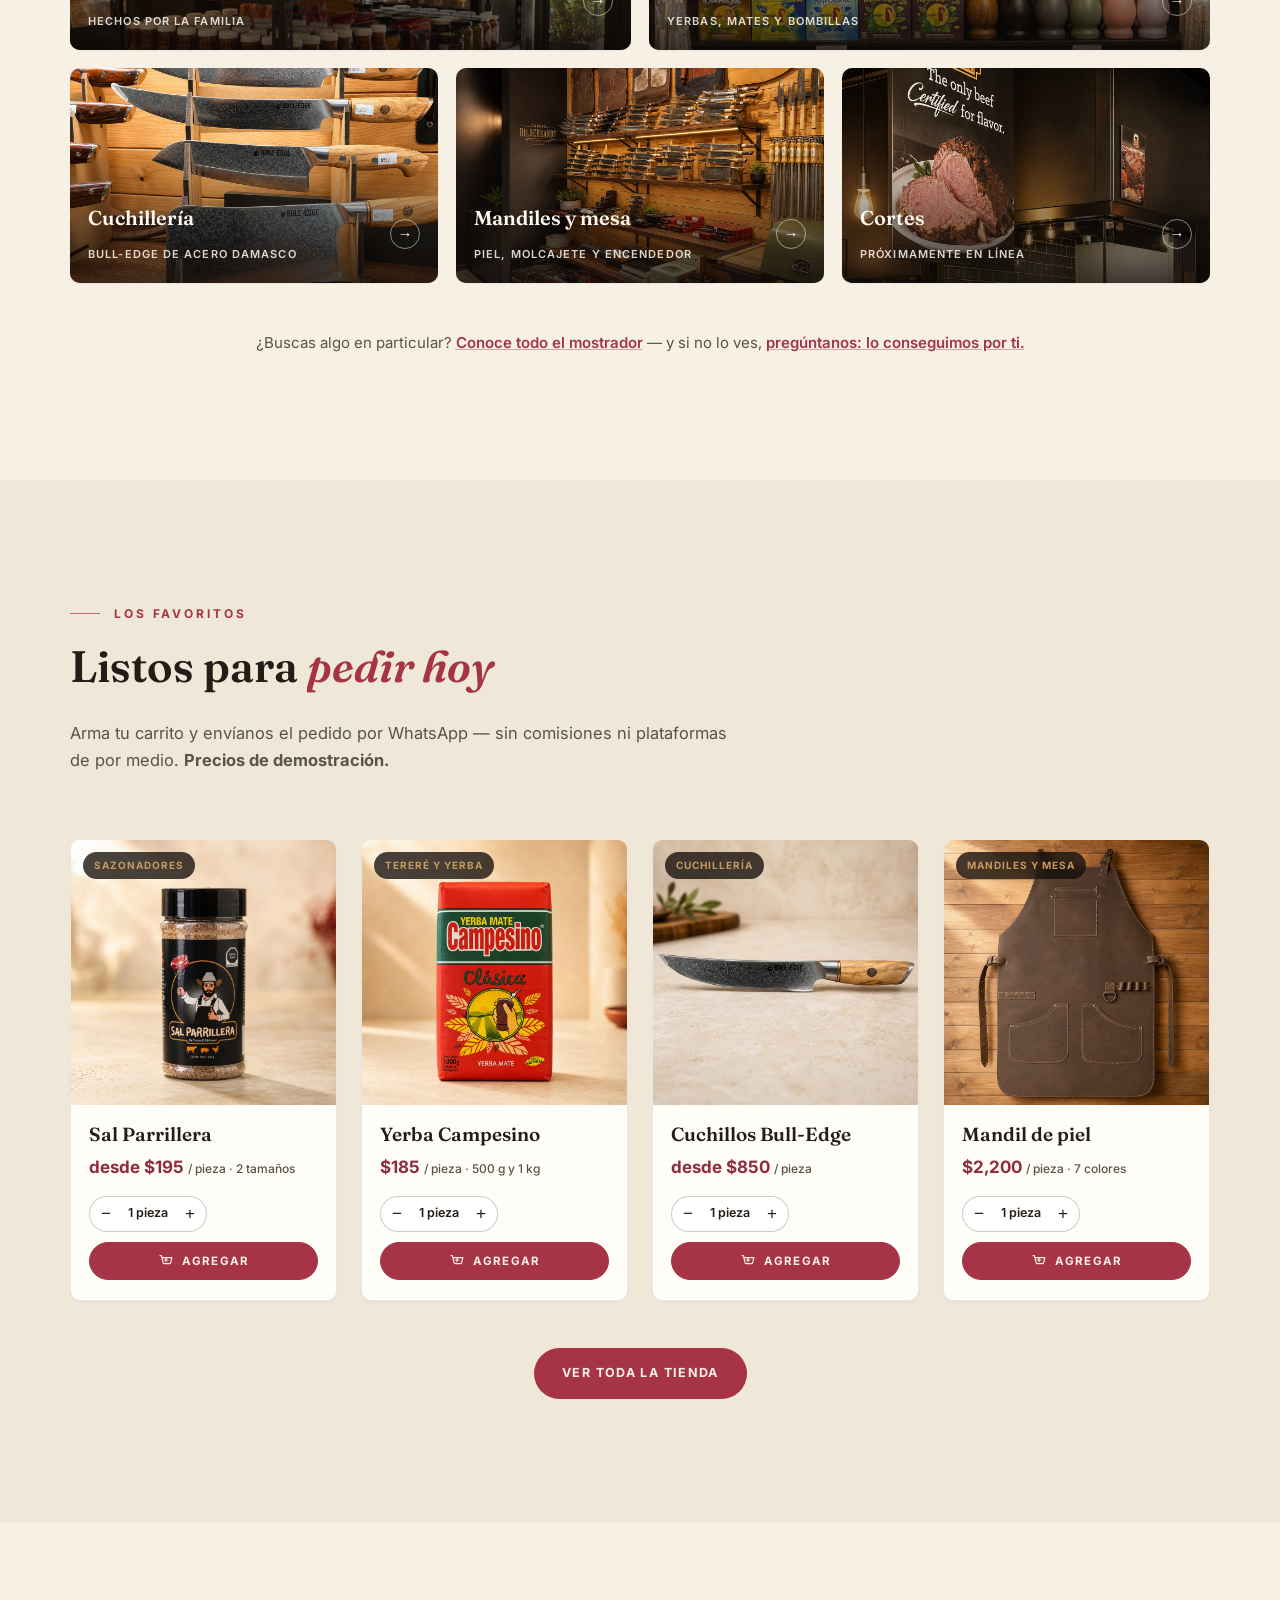
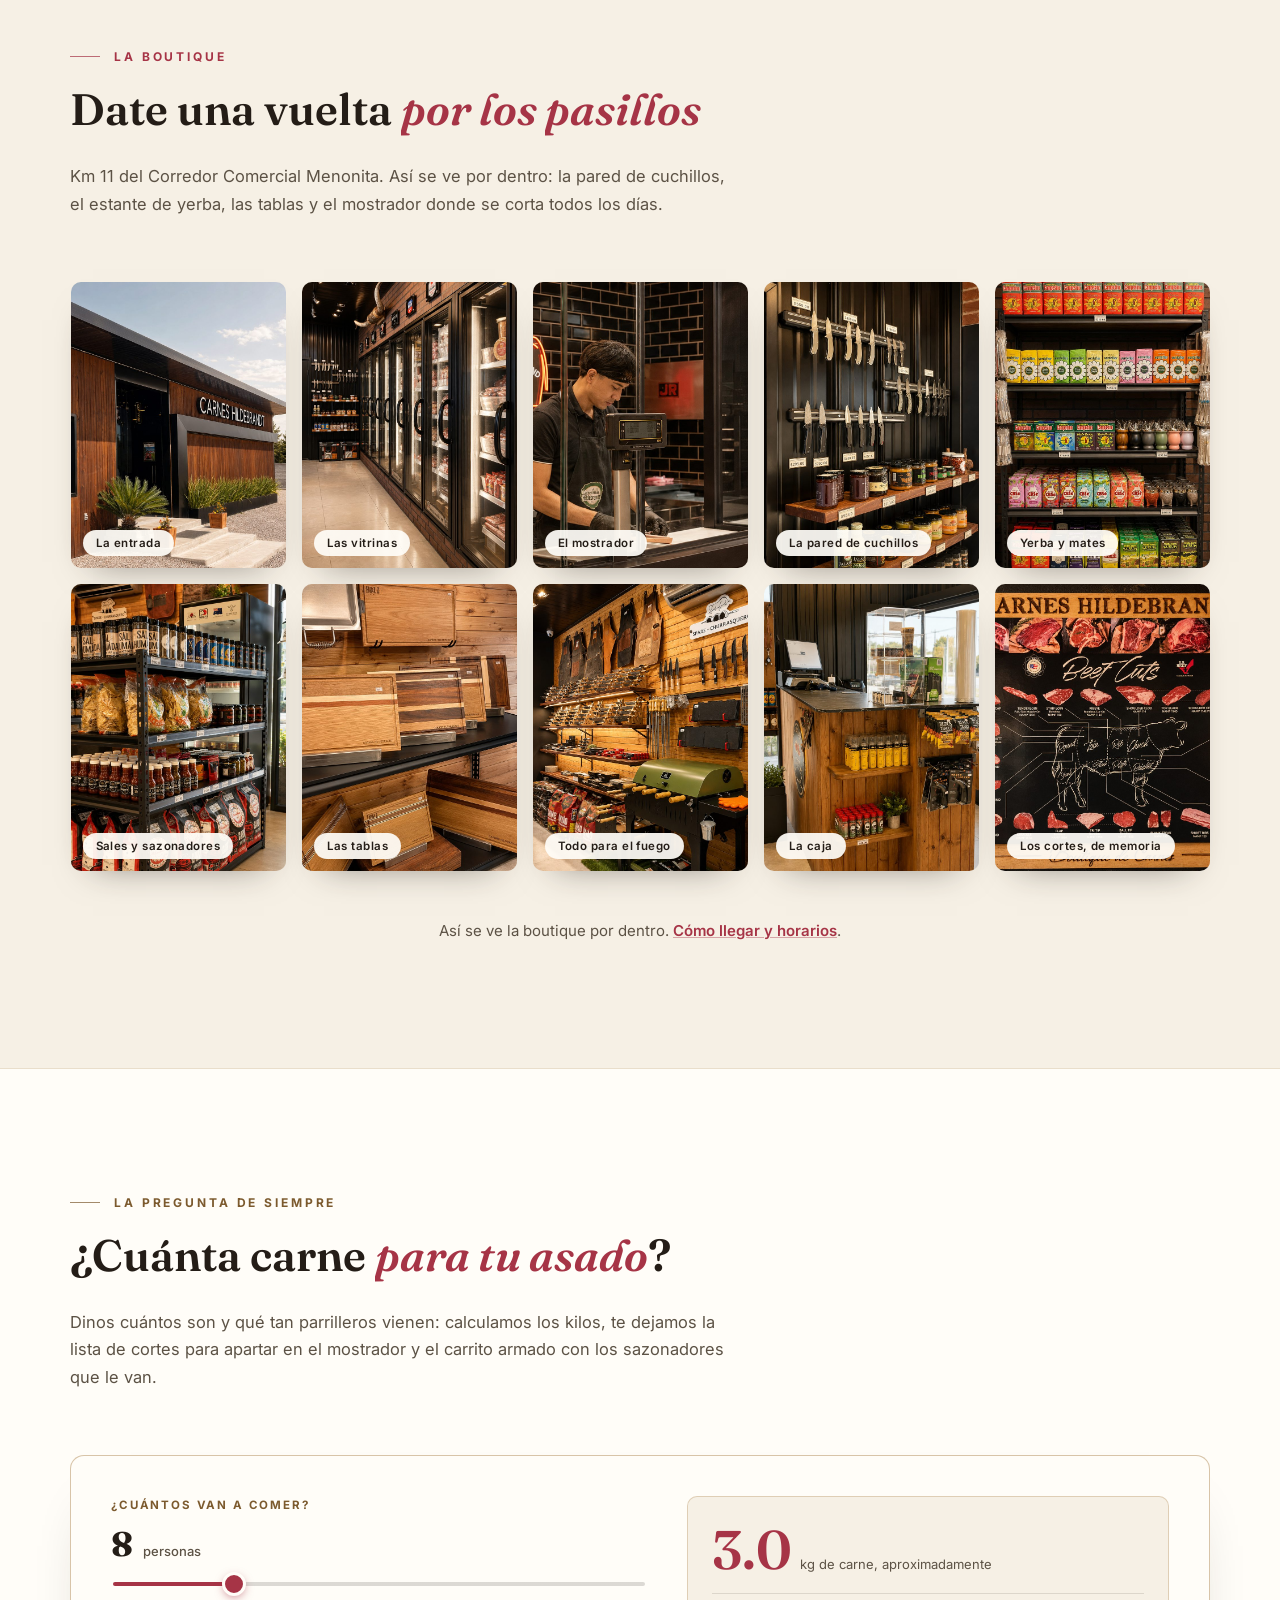
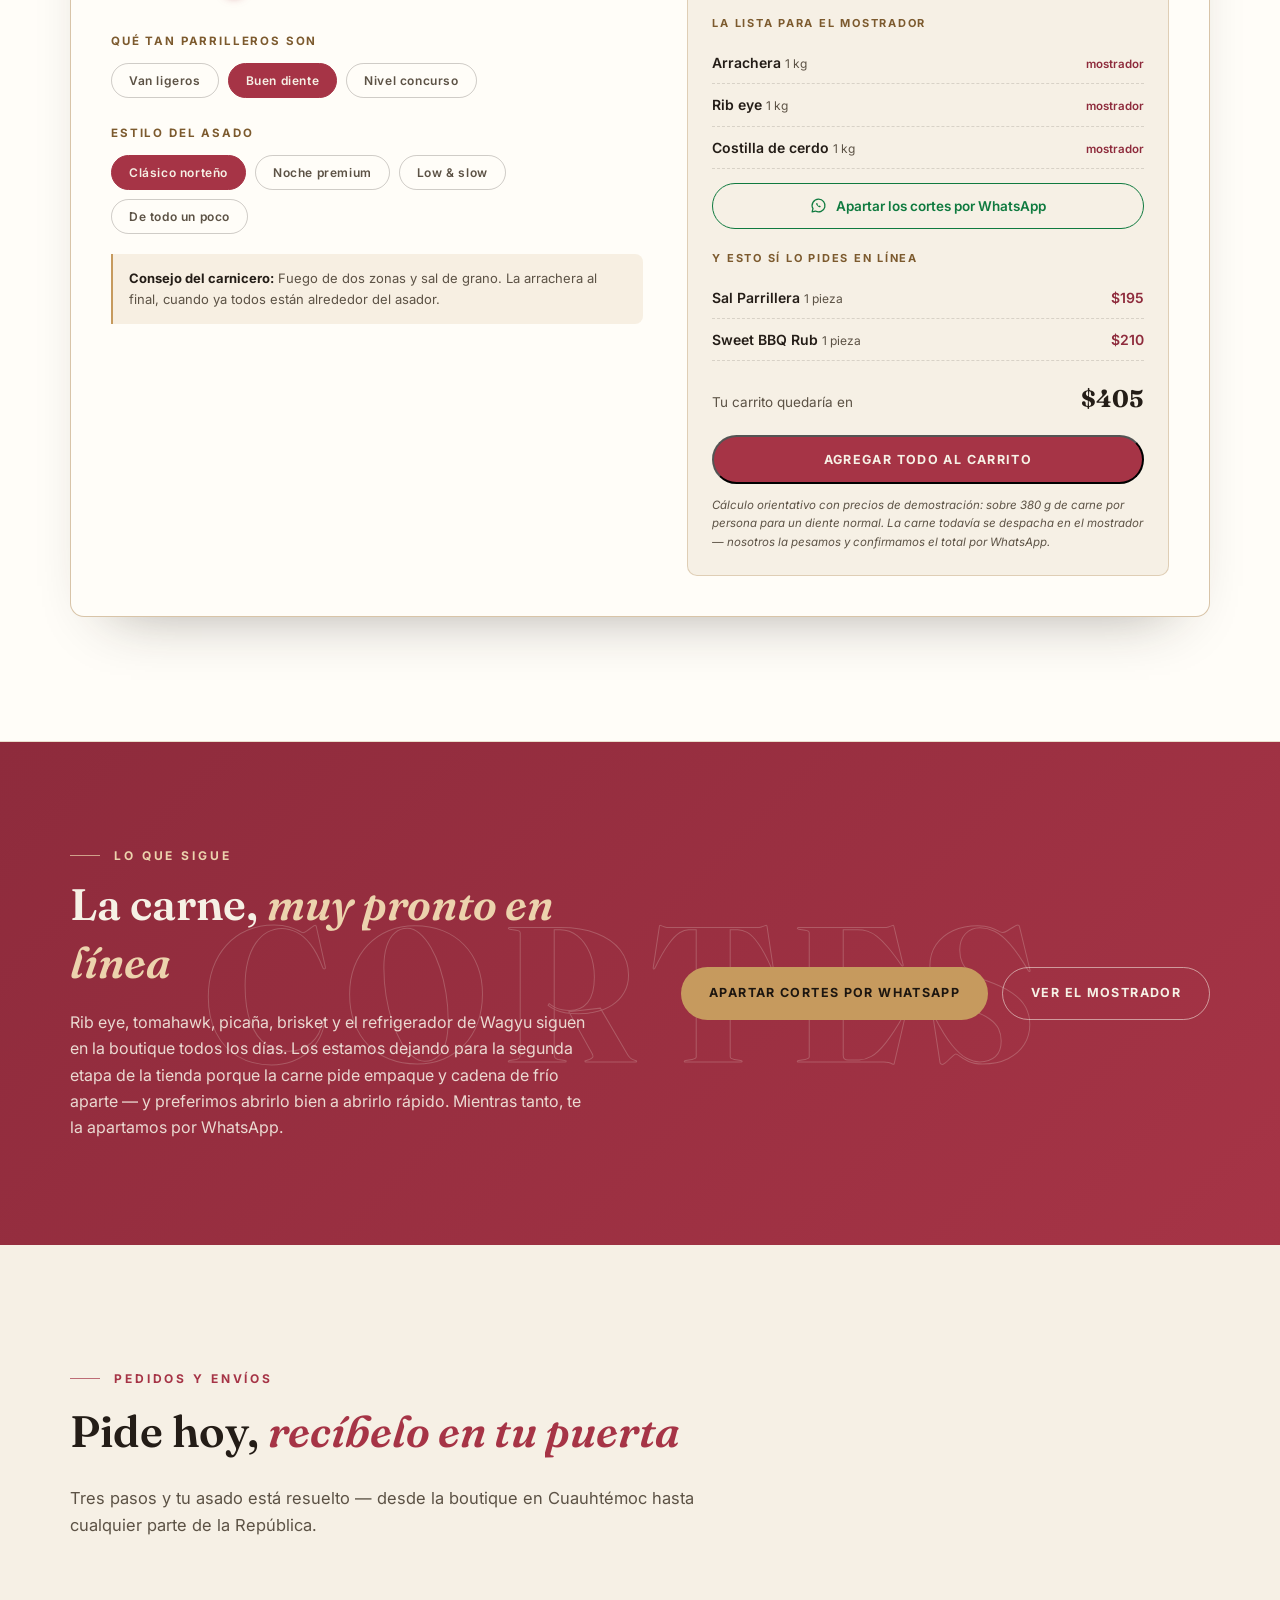
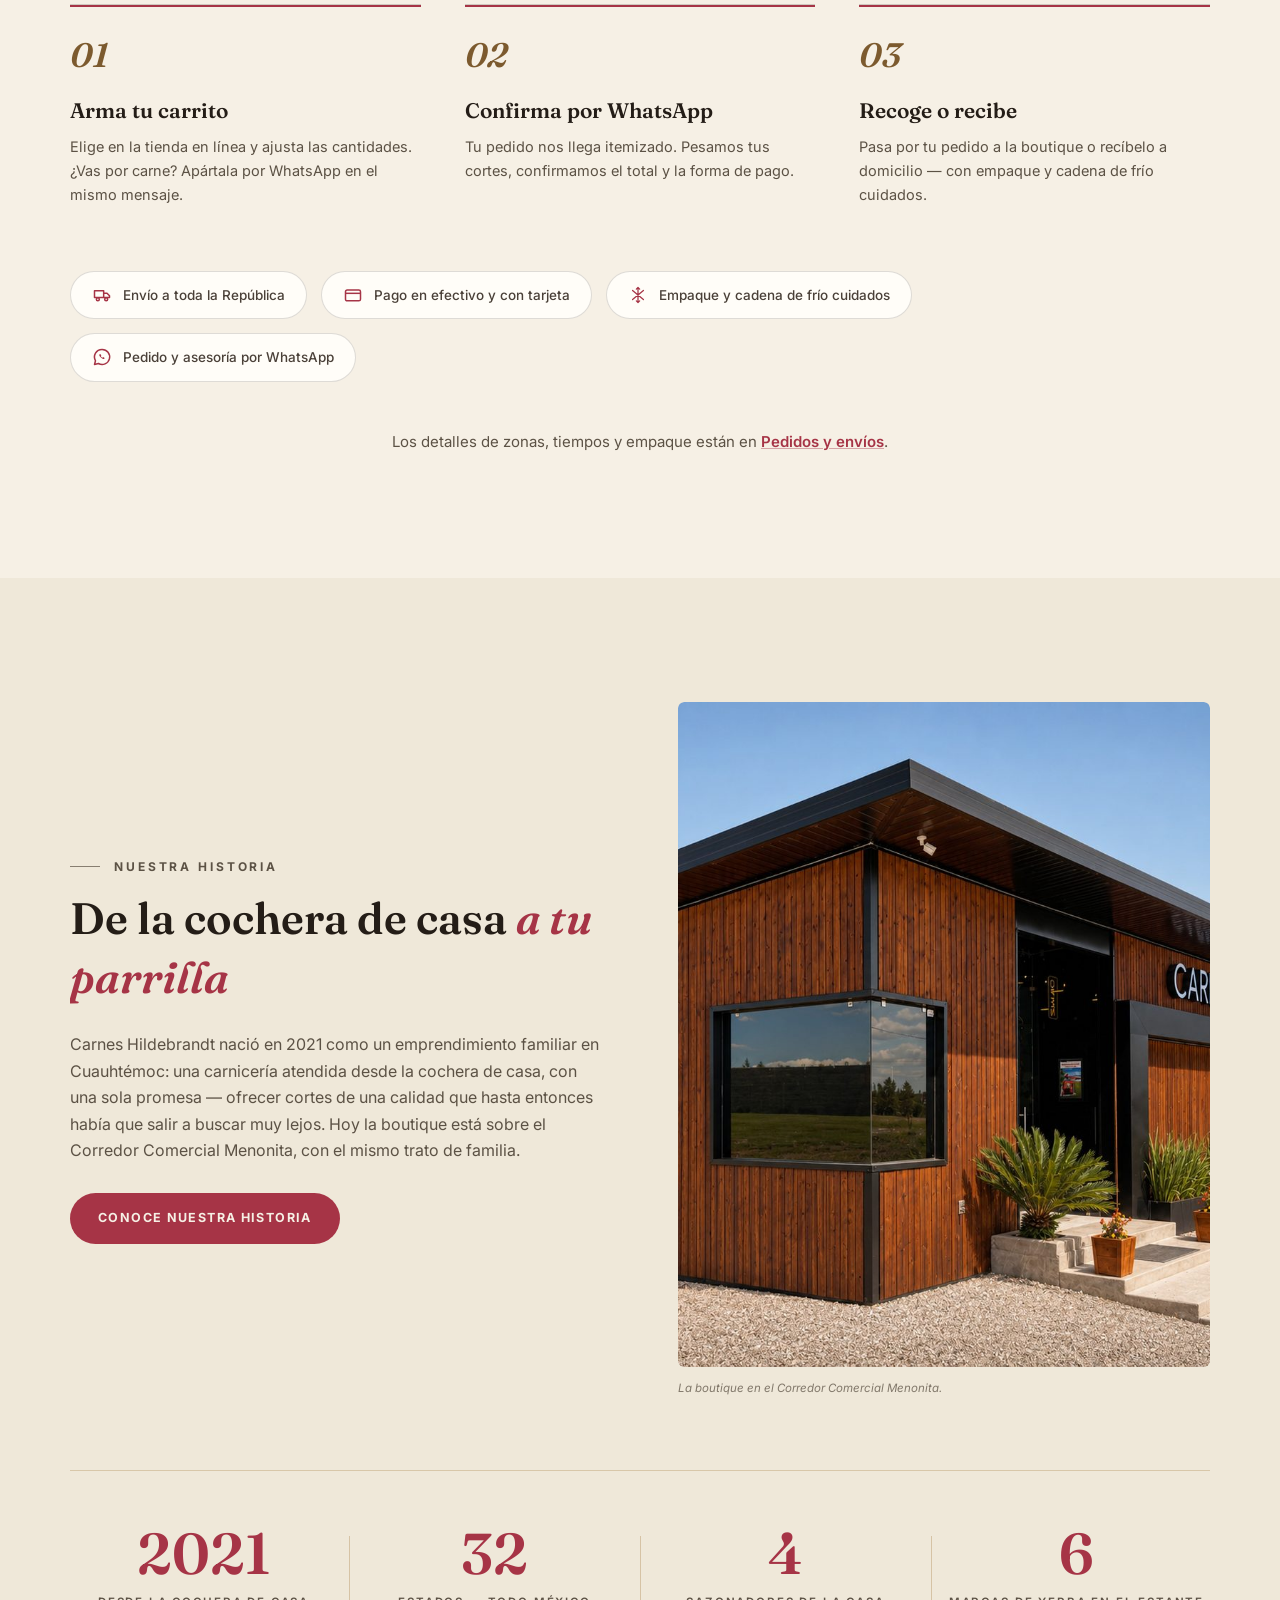
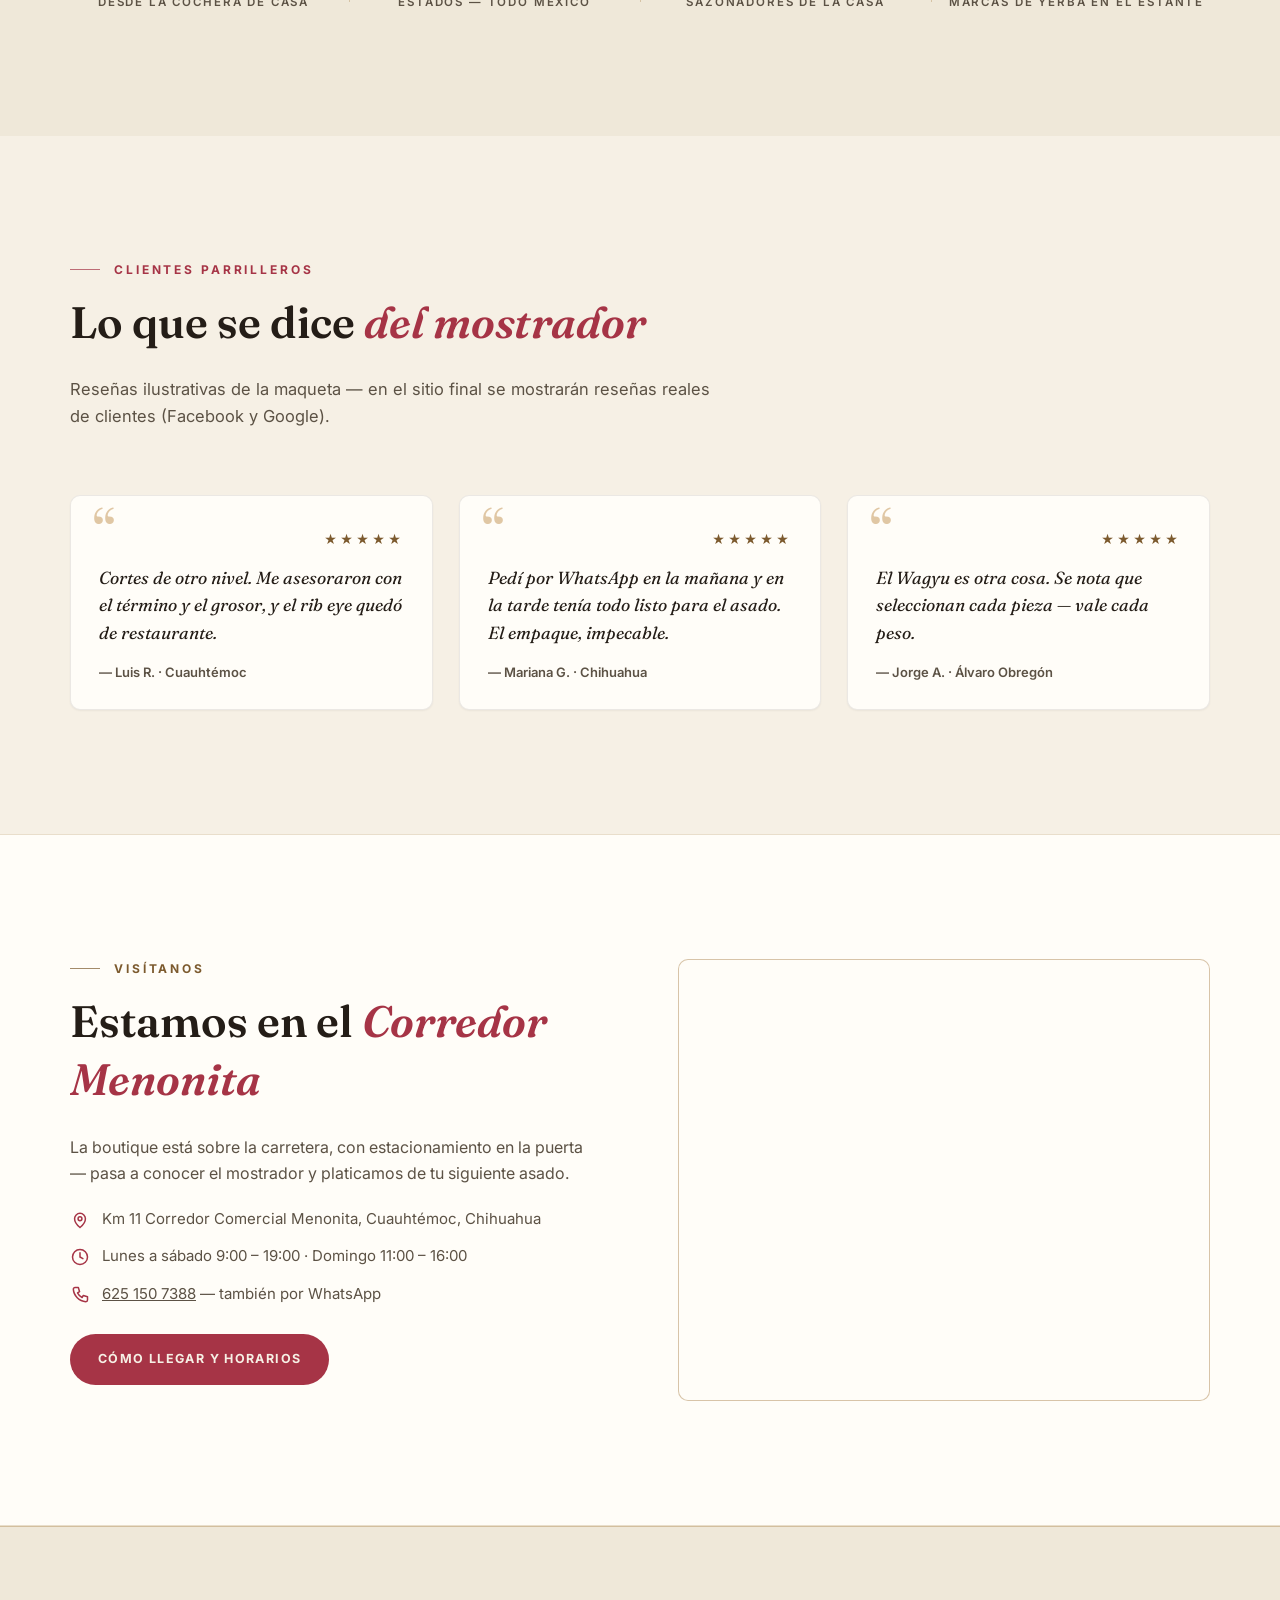
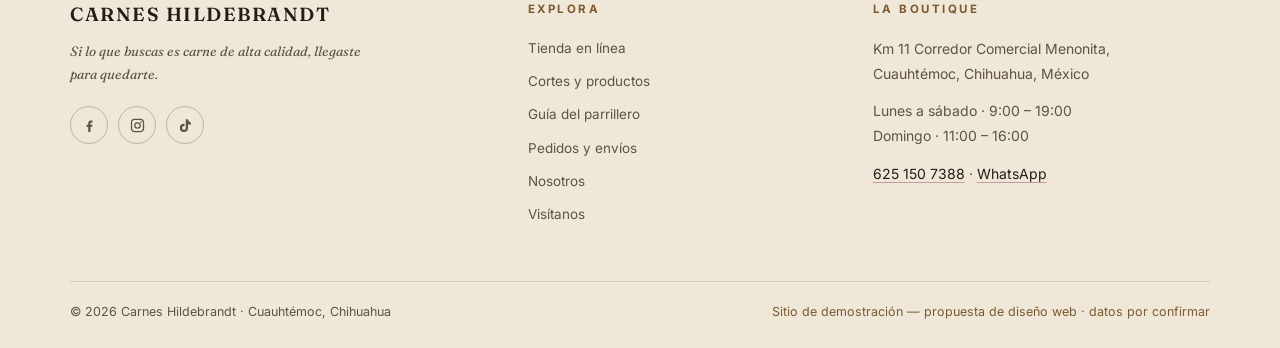
==== commit 4603edb8: "Fold the store's filter bar with the scroll instead of dropping it in one frame Two things were wron" ====
--- a/index.html
+++ b/index.html
@@ -20,9 +20,9 @@
   <link rel="preconnect" href="https://fonts.googleapis.com">
   <link rel="preconnect" href="https://fonts.gstatic.com" crossorigin>
   <link href="https://fonts.googleapis.com/css2?family=Fraunces:ital,opsz,wght@0,9..144,400;0,9..144,600;0,9..144,700;1,9..144,400;1,9..144,600&family=Inter:wght@400;500;600;700&display=swap" rel="stylesheet">
-  <link rel="stylesheet" href="styles.css?v=14">
-  <link rel="stylesheet" href="store.css?v=14">
-  <link rel="stylesheet" href="fx.css?v=14">
+  <link rel="stylesheet" href="styles.css?v=15">
+  <link rel="stylesheet" href="store.css?v=15">
+  <link rel="stylesheet" href="fx.css?v=15">
 
   <!-- Ficha del negocio para buscadores y mapas. Es lo que alimenta el
        panel de Google al lado de los resultados, así que la dirección y
@@ -530,8 +530,8 @@
     <button id="demo-ribbon-close" aria-label="Cerrar aviso">×</button>
   </div>
 
-  <script src="main.js?v=14"></script>
-  <script src="store.js?v=14"></script>
-  <script src="fx.js?v=14"></script>
+  <script src="main.js?v=15"></script>
+  <script src="store.js?v=15"></script>
+  <script src="fx.js?v=15"></script>
 </body>
 </html>
--- a/store.css
+++ b/store.css
@@ -49,10 +49,16 @@
    deja animar el plegado sin inventarle un alto fijo. */
 .store-toolbar {
   display: grid;
-  grid-template-rows: auto 1fr;
+  grid-template-rows: auto auto;
   margin-bottom: 14px;
-  transition: grid-template-rows .38s var(--ease-out);
-}
+}
+/* El anclado de scroll del navegador está para tapar saltos que uno no
+   pidió; aquí la barra encoge a propósito y cuadro a cuadro, y el
+   navegador respondía corriendo el scroll para "arreglarlo" —lo que
+   movía el propio valor del que depende el plegado—. Apagado en la
+   tienda: las fotos ya reservan su hueco con `width`/`height`, así que
+   no queda ningún salto real que compensar. */
+body[data-page="tienda"] { overflow-anchor: none; }
 .store-toolbar-body {
   display: flex;
   flex-wrap: wrap;
@@ -483,26 +489,29 @@
     white-space: nowrap;
     text-overflow: ellipsis;
   }
+  /* `--tp` (0 abierta · 1 plegada) y `--tbh` (alto abierto, medido) los
+     escribe store.js. Sin `transition` a propósito: el plegado sigue al
+     scroll cuadro a cuadro, y cuando se toca el botón es store.js quien
+     anima el número. `--tbh` incluye los 12 px de aire de arriba, por eso
+     el relleno también baja: con `border-box`, un `height: 0` con relleno
+     fijo deja una franja de 12 px sin cerrar. */
+  .store-toolbar { --tp: 0; }
   .store-toolbar-toggle .stt-caret {
     flex: 0 0 auto;
     width: 18px;
     height: 18px;
     color: var(--text-mut);
-    transition: transform .38s var(--ease-out);
+    transform: rotate(calc(-90deg * var(--tp)));
   }
-  .store-toolbar-body {
+  /* `js-fold` la pone store.js una vez medido: sin JS la barra se queda
+     abierta y entera, que es lo que debe pasar. */
+  .store-toolbar-body { padding-top: 12px; }
+  .store-toolbar.js-fold .store-toolbar-body {
     overflow: hidden;
-    padding-top: 12px;
-    opacity: 1;
-    transition: opacity .28s ease, padding-top .38s var(--ease-out);
+    height: calc(var(--tbh) * (1 - var(--tp)));
+    padding-top: calc(12px * (1 - var(--tp)));
+    opacity: calc(1 - var(--tp) * 1.35);
   }
-  .store-toolbar.collapsed { grid-template-rows: auto 0fr; }
-  .store-toolbar.collapsed .store-toolbar-body {
-    opacity: 0;
-    padding-top: 0;
-    pointer-events: none;
-  }
-  .store-toolbar.collapsed .stt-caret { transform: rotate(-90deg); }
   .store-toolbar.collapsed .store-toolbar-toggle {
     border-color: rgba(169, 127, 69, .5);
     background: var(--bone);
@@ -510,8 +519,11 @@
   /* Los filtros ya no compiten con la búsqueda por el ancho */
   .store-toolbar-body .store-search { max-width: none; }
 }
+/* Con "reducir movimiento" el botón cambia de estado sin animar: eso lo
+   decide store.js, que es quien mueve el número. Aquí solo queda el
+   realce del propio botón. */
 @media (prefers-reduced-motion: reduce) {
-  .store-toolbar, .store-toolbar-body, .stt-caret { transition: none; }
+  .store-toolbar-toggle { transition: none; }
 }
 
 /* ============================================================
